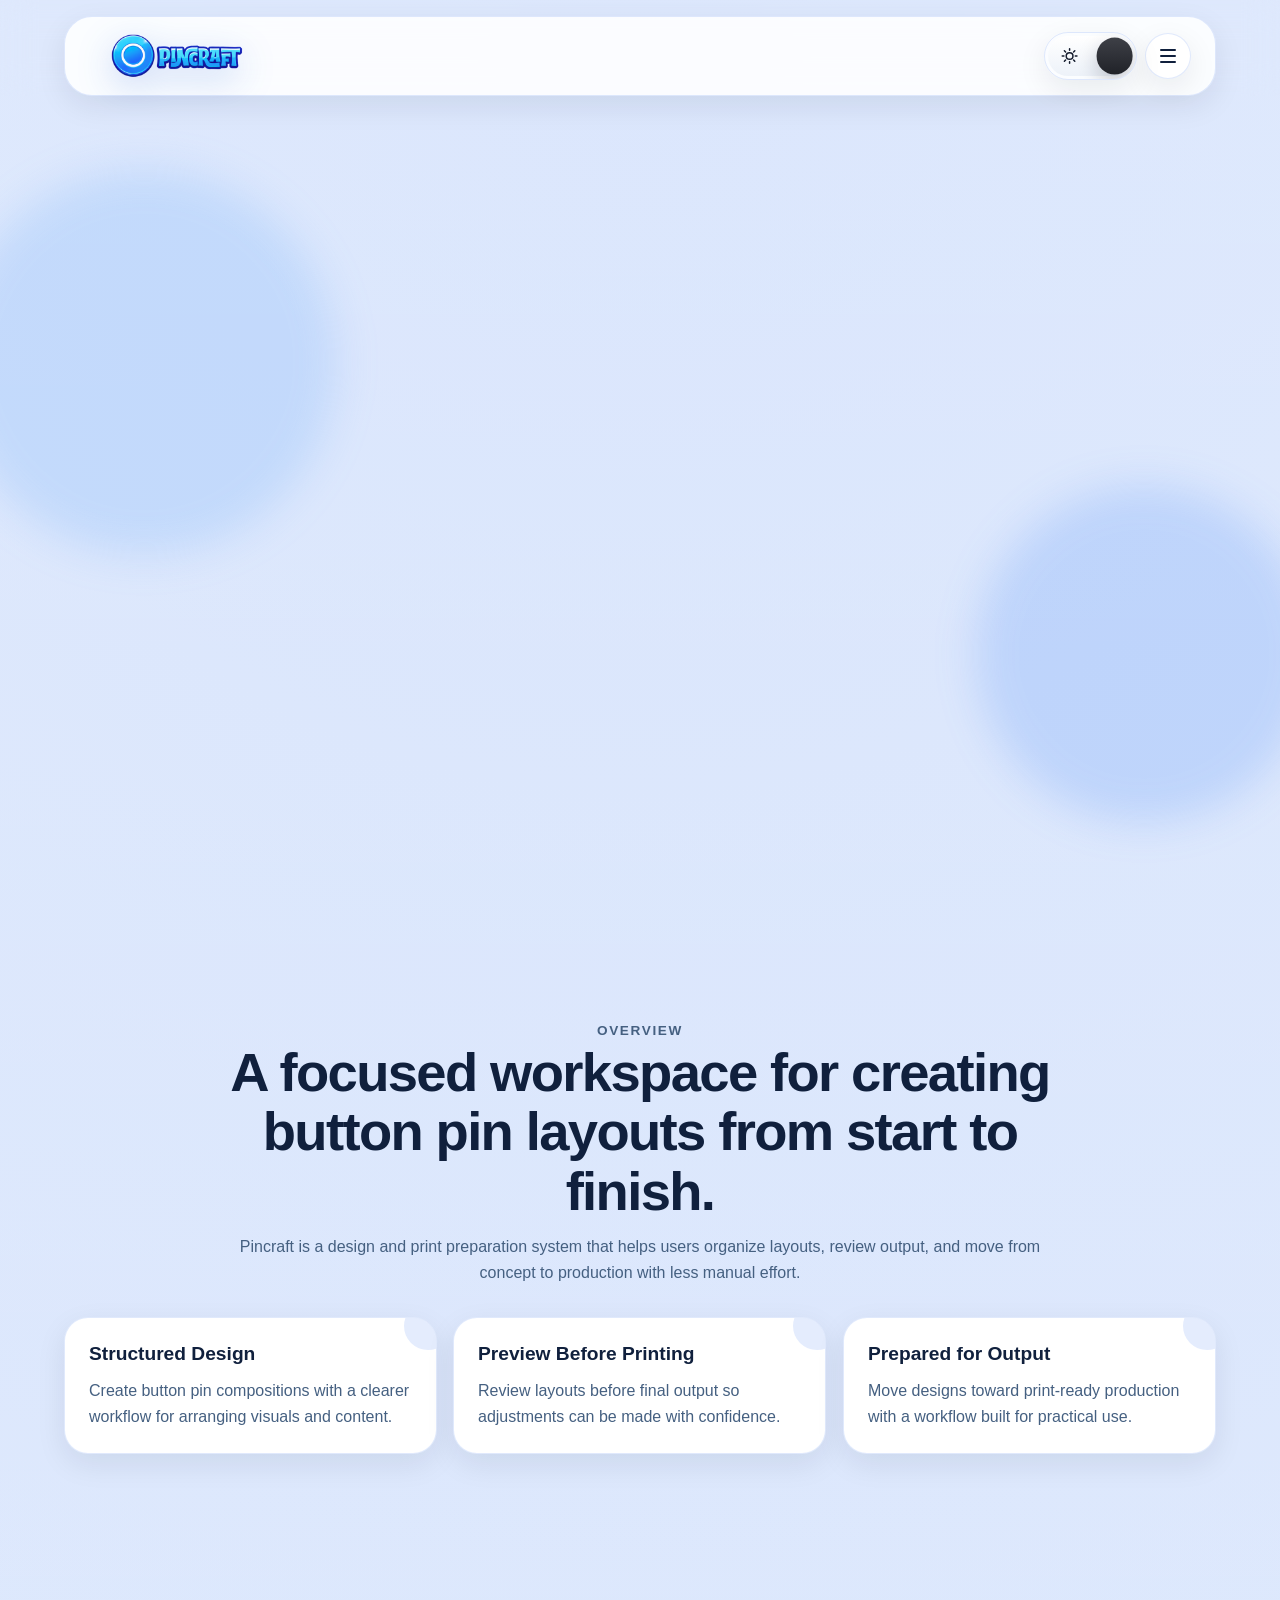
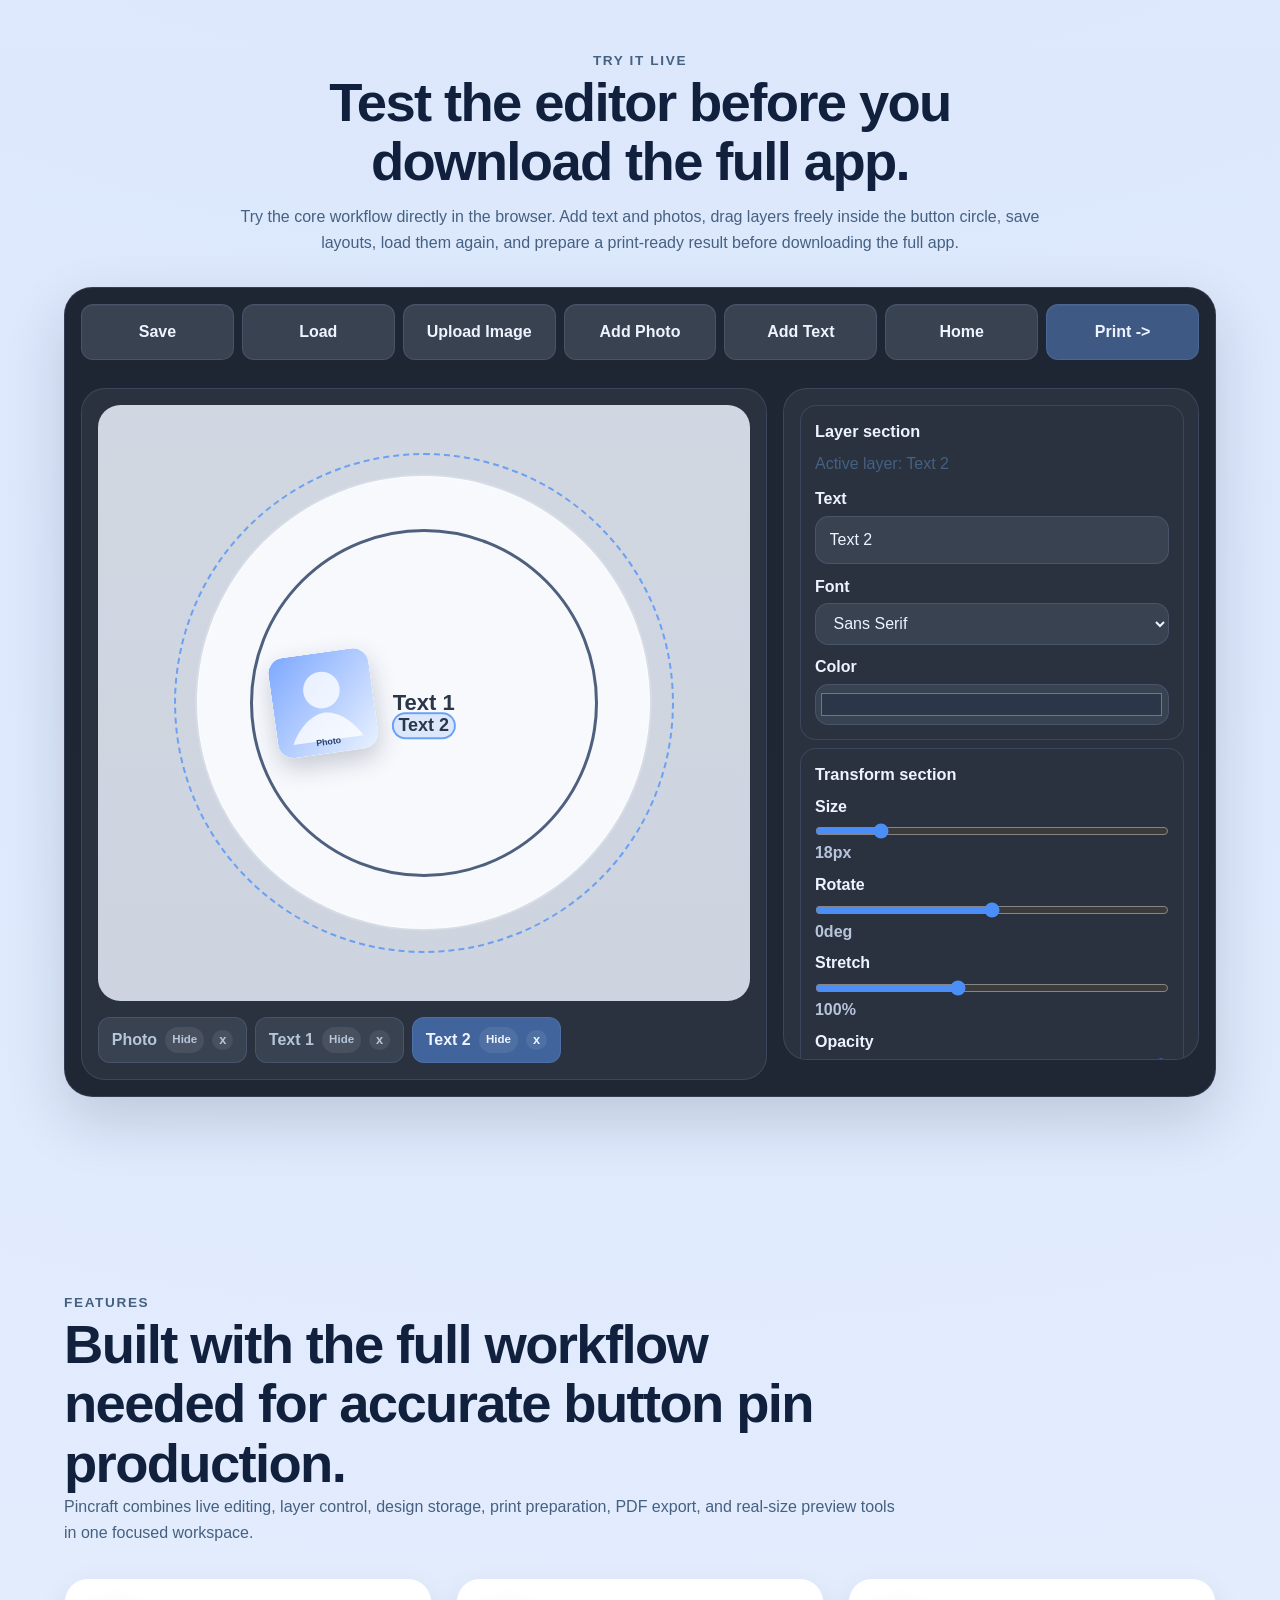
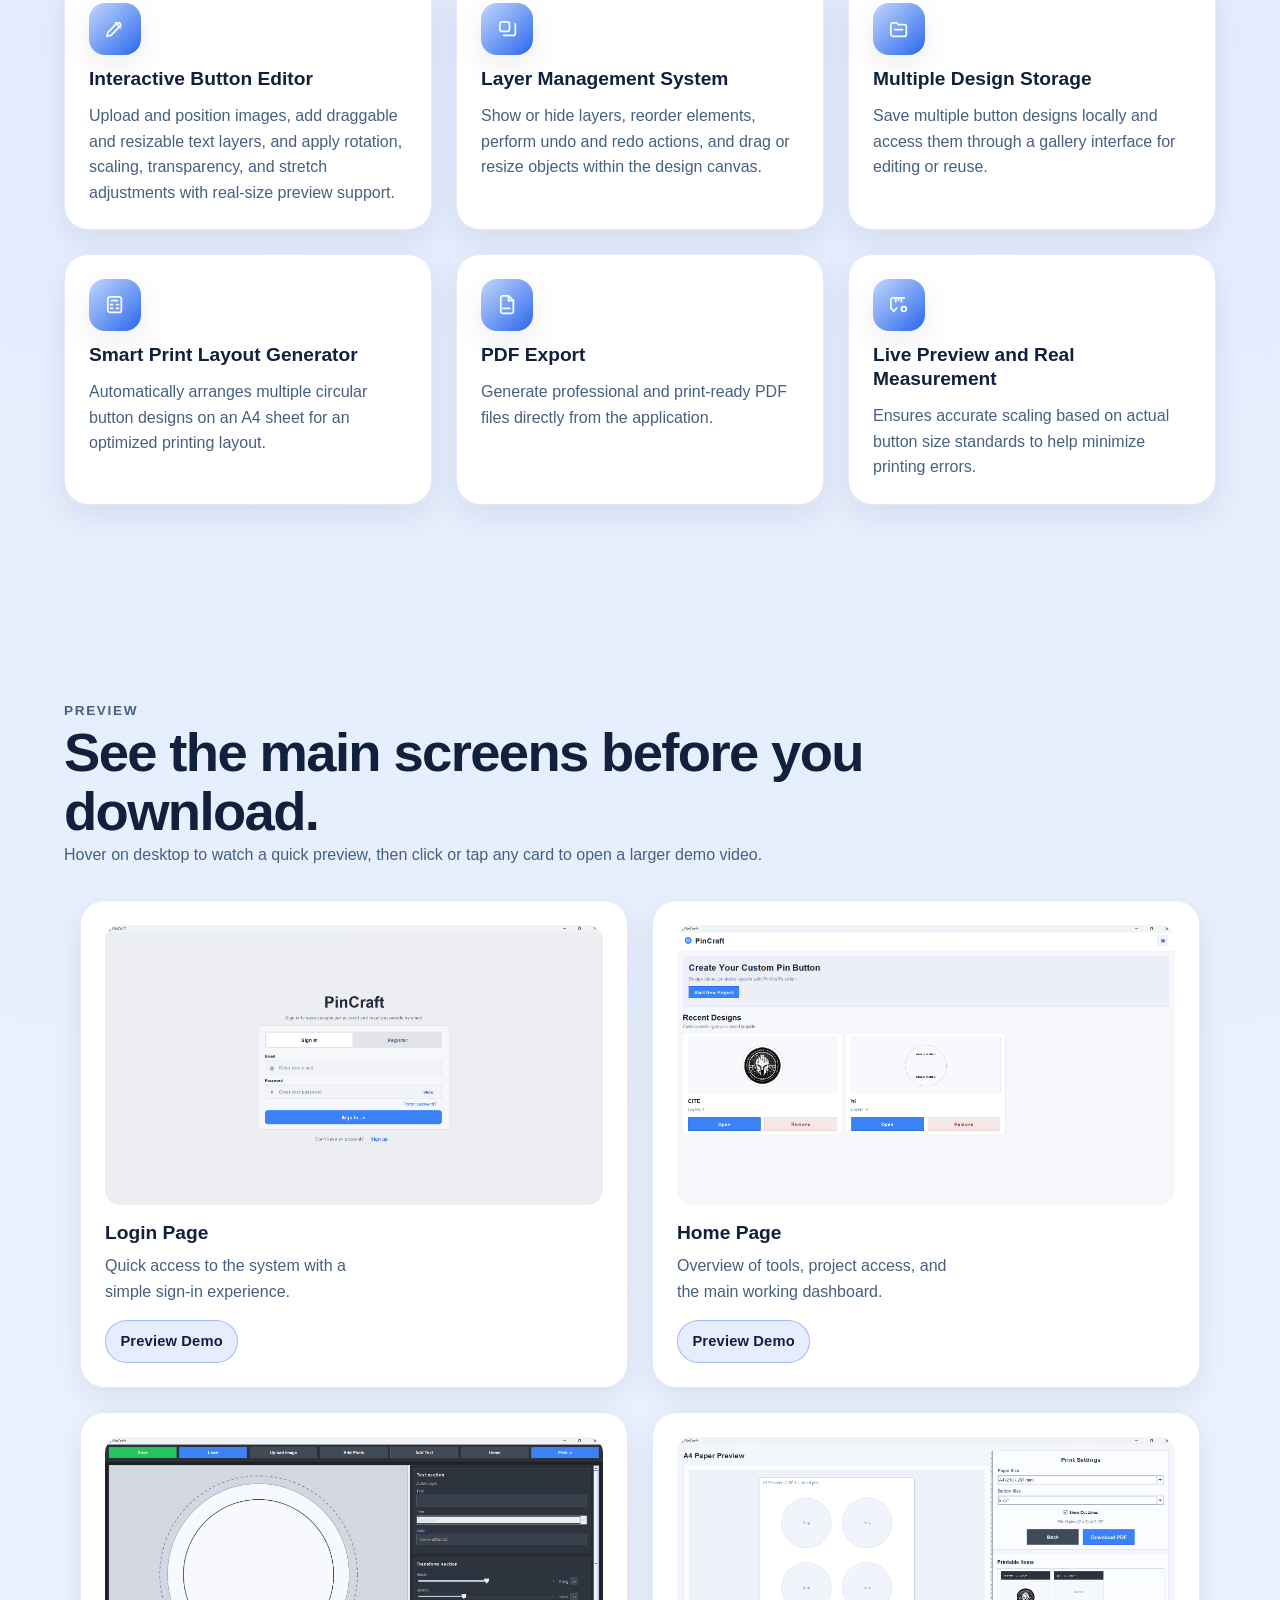
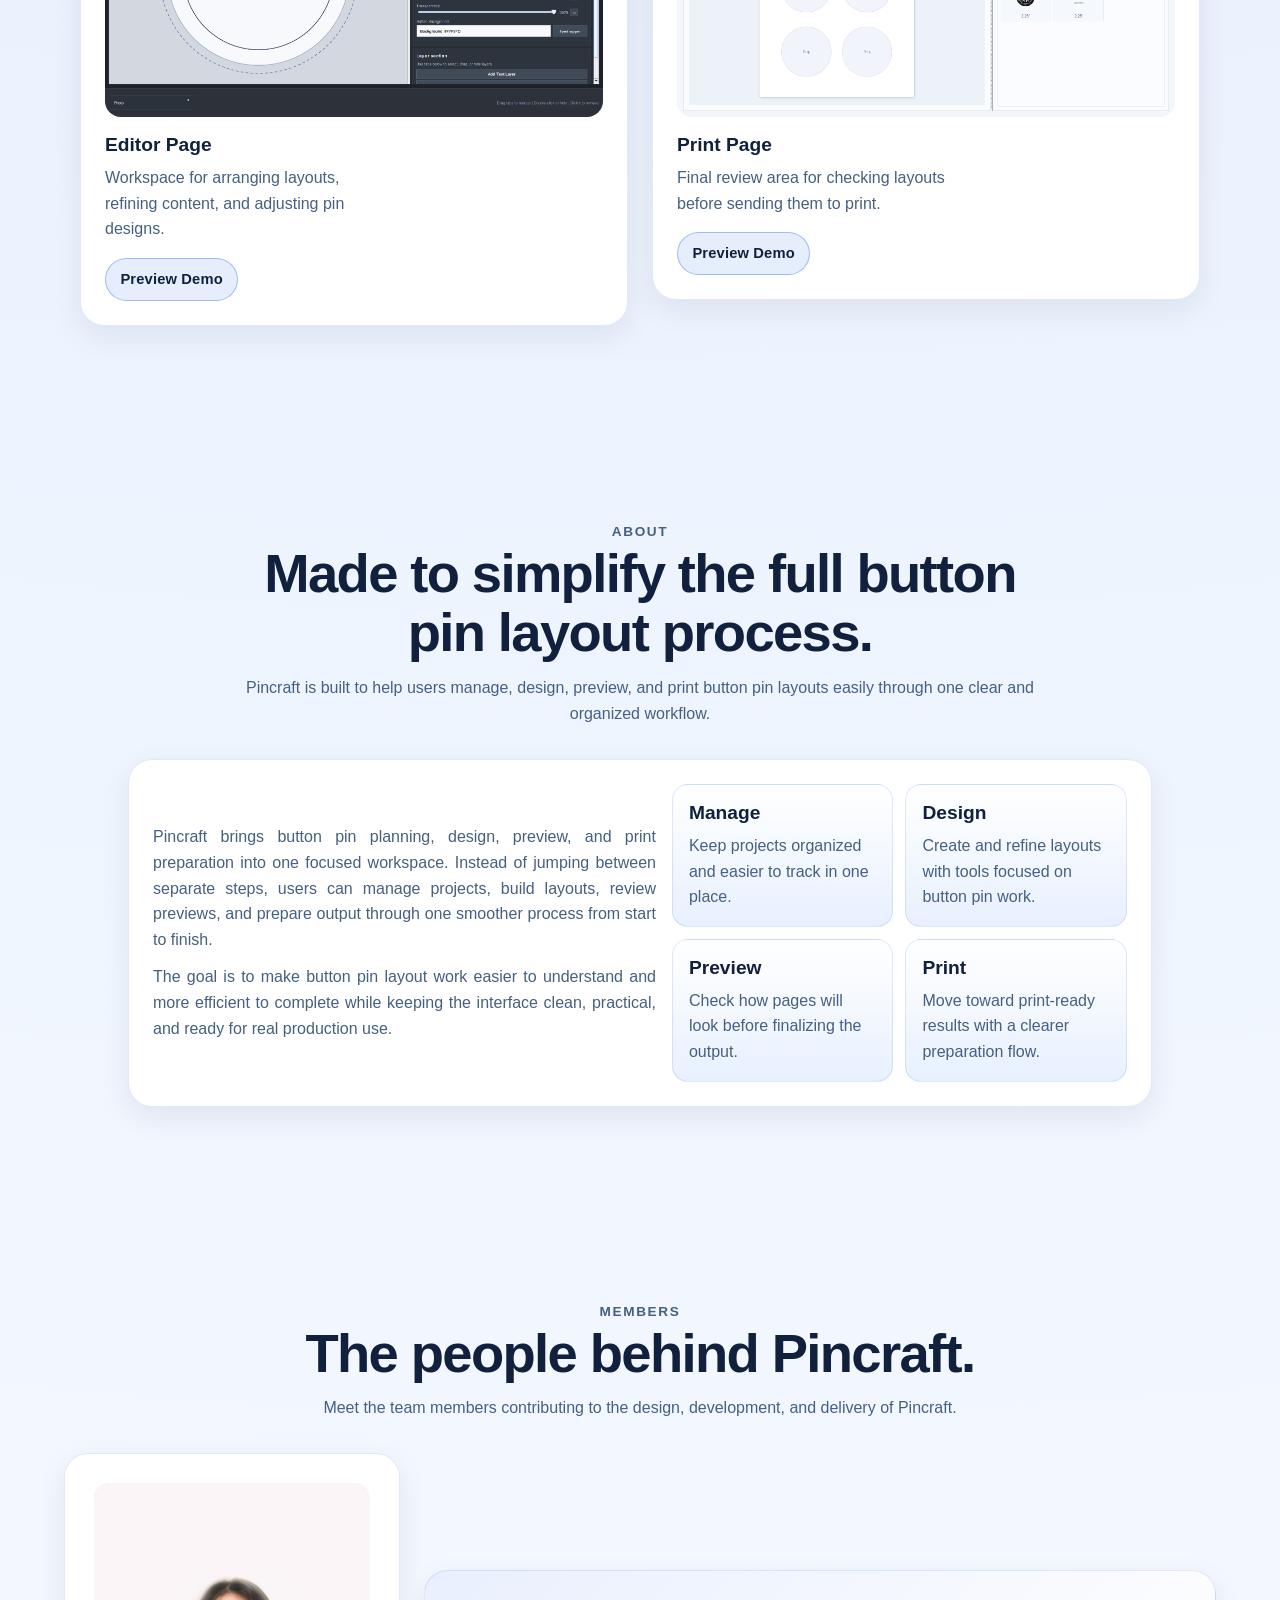
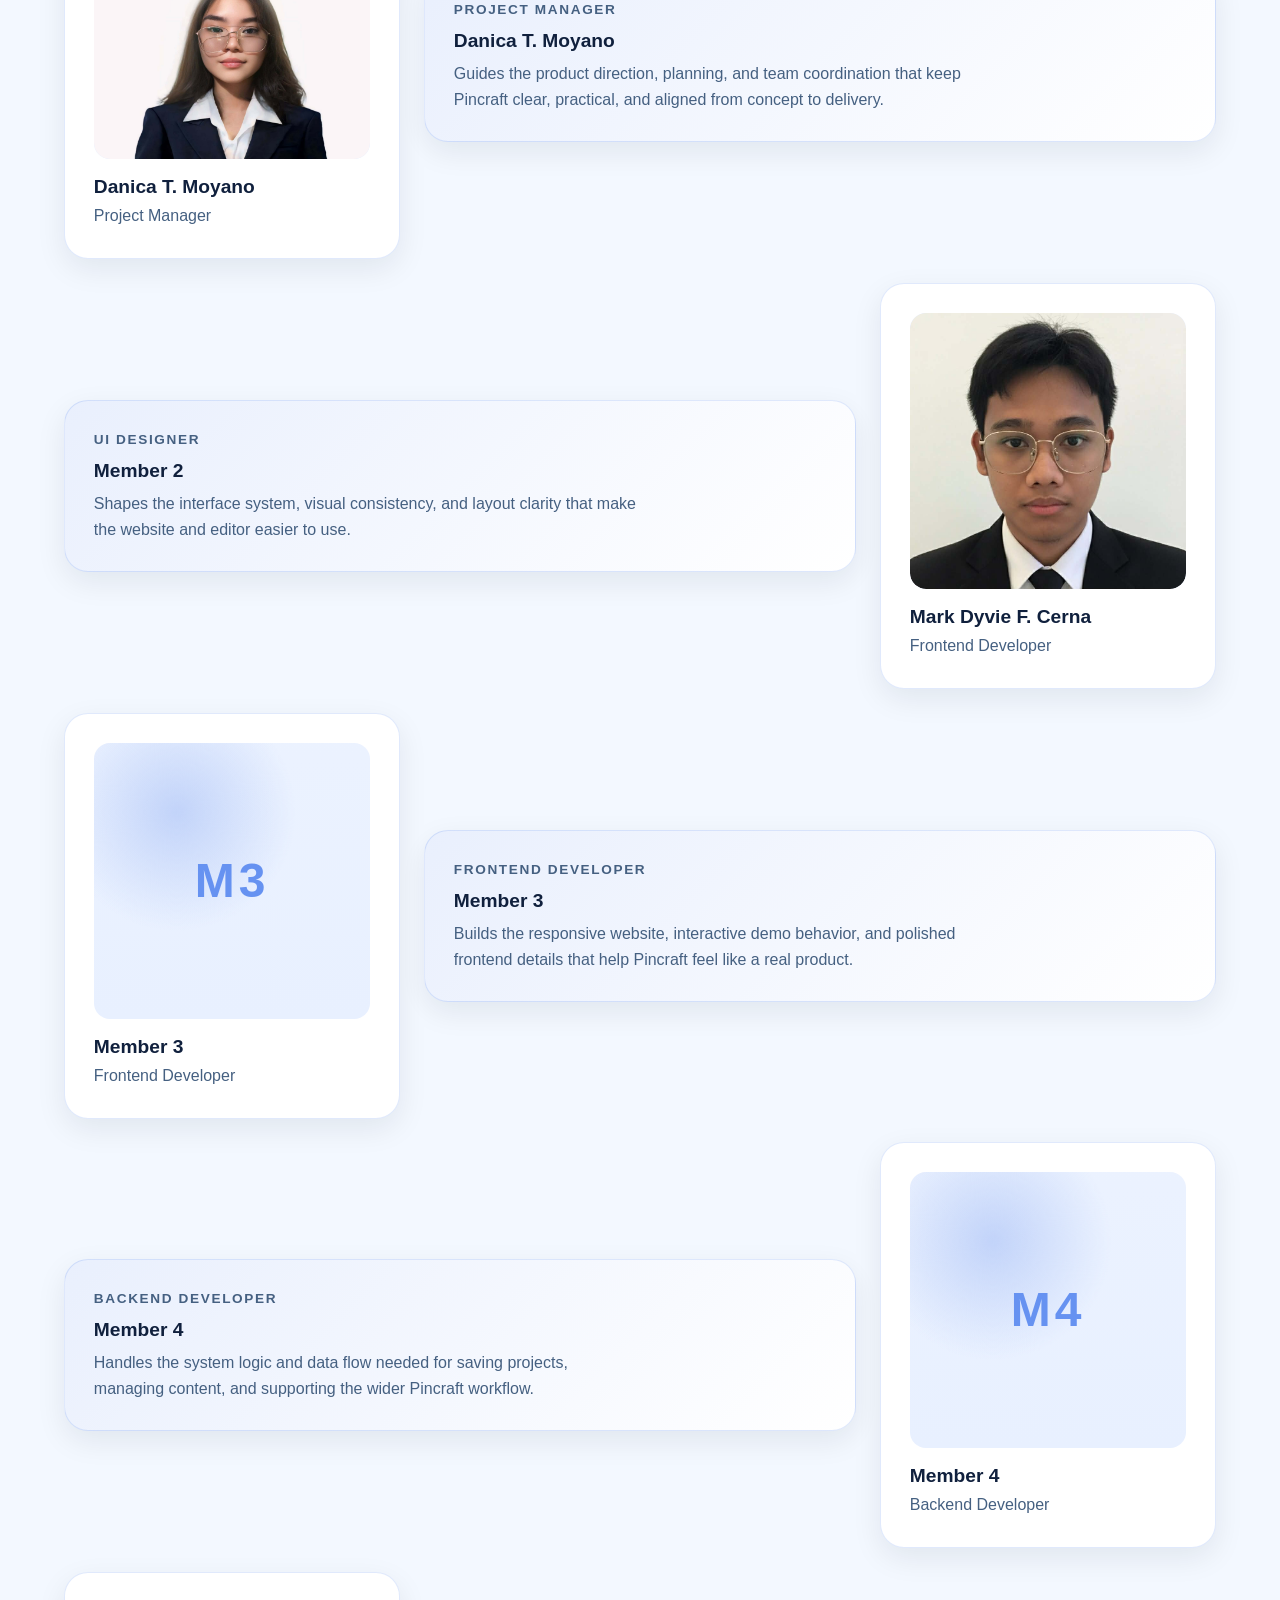
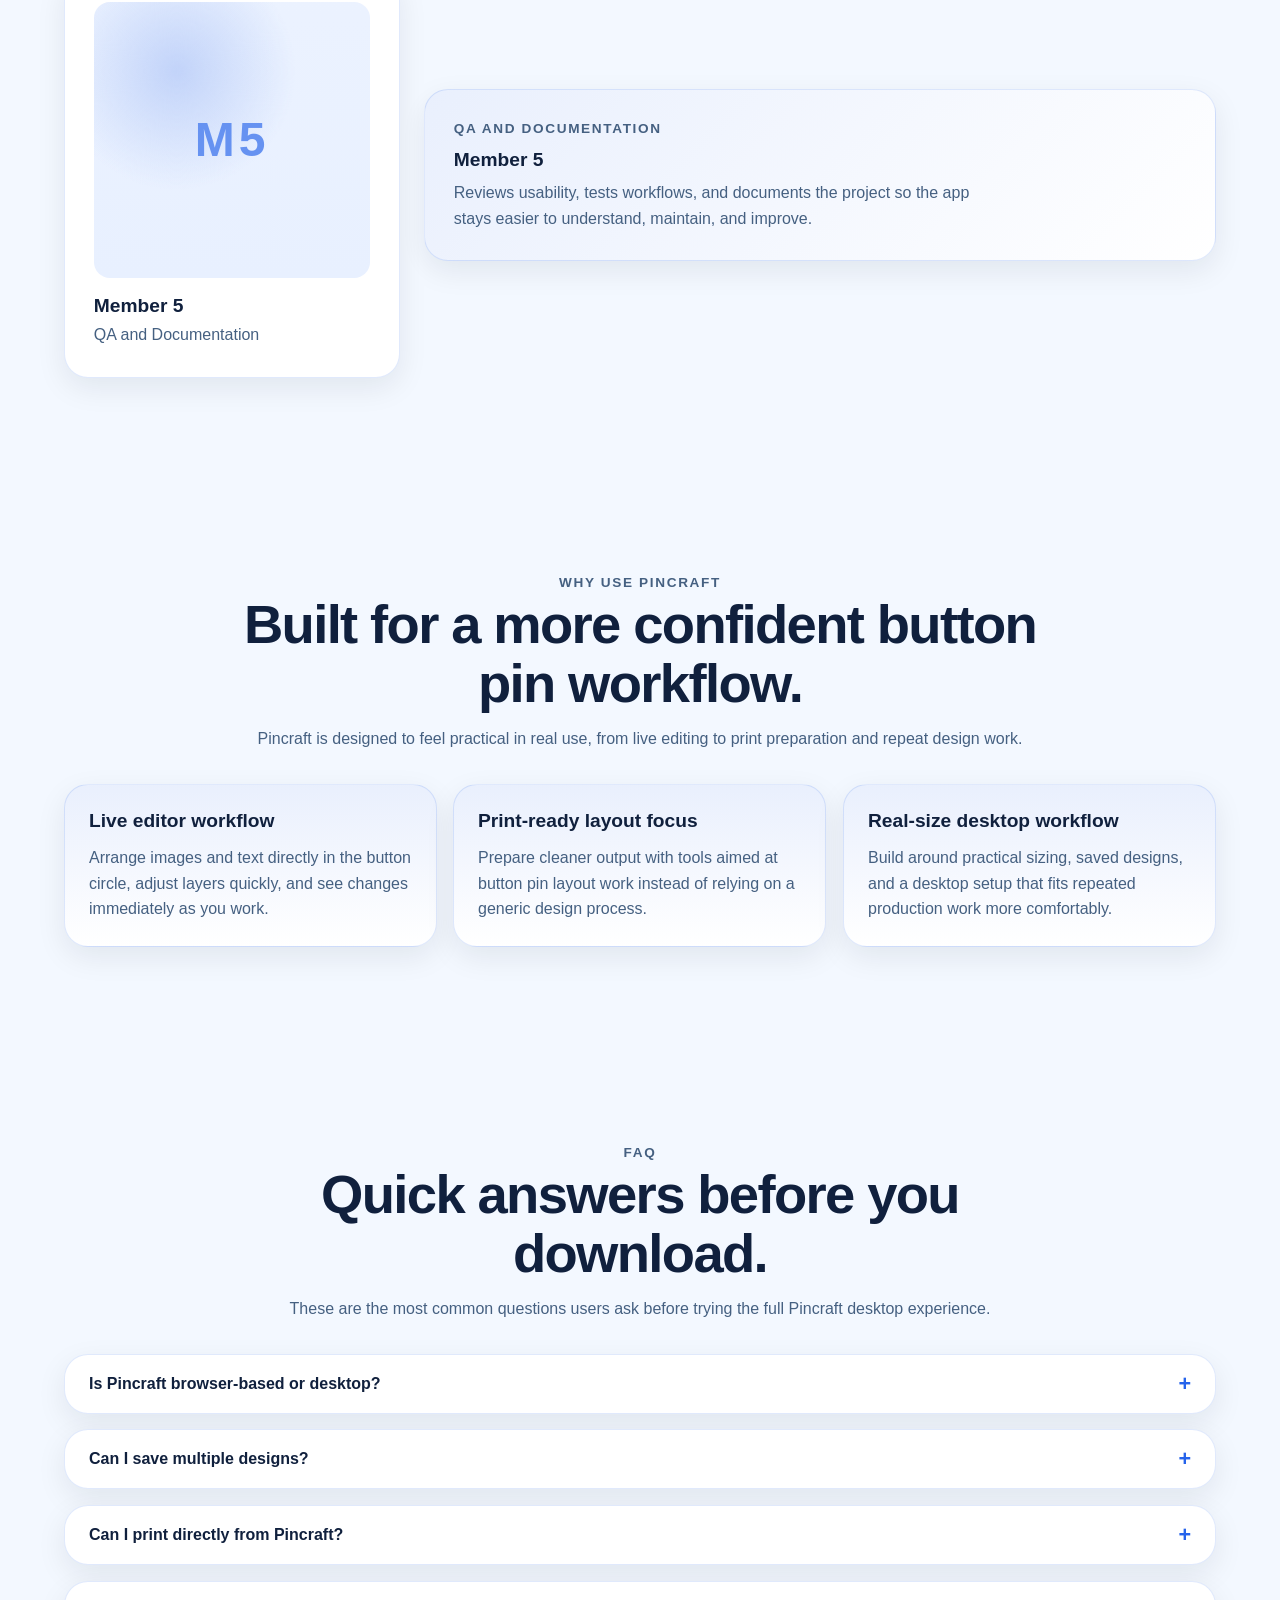
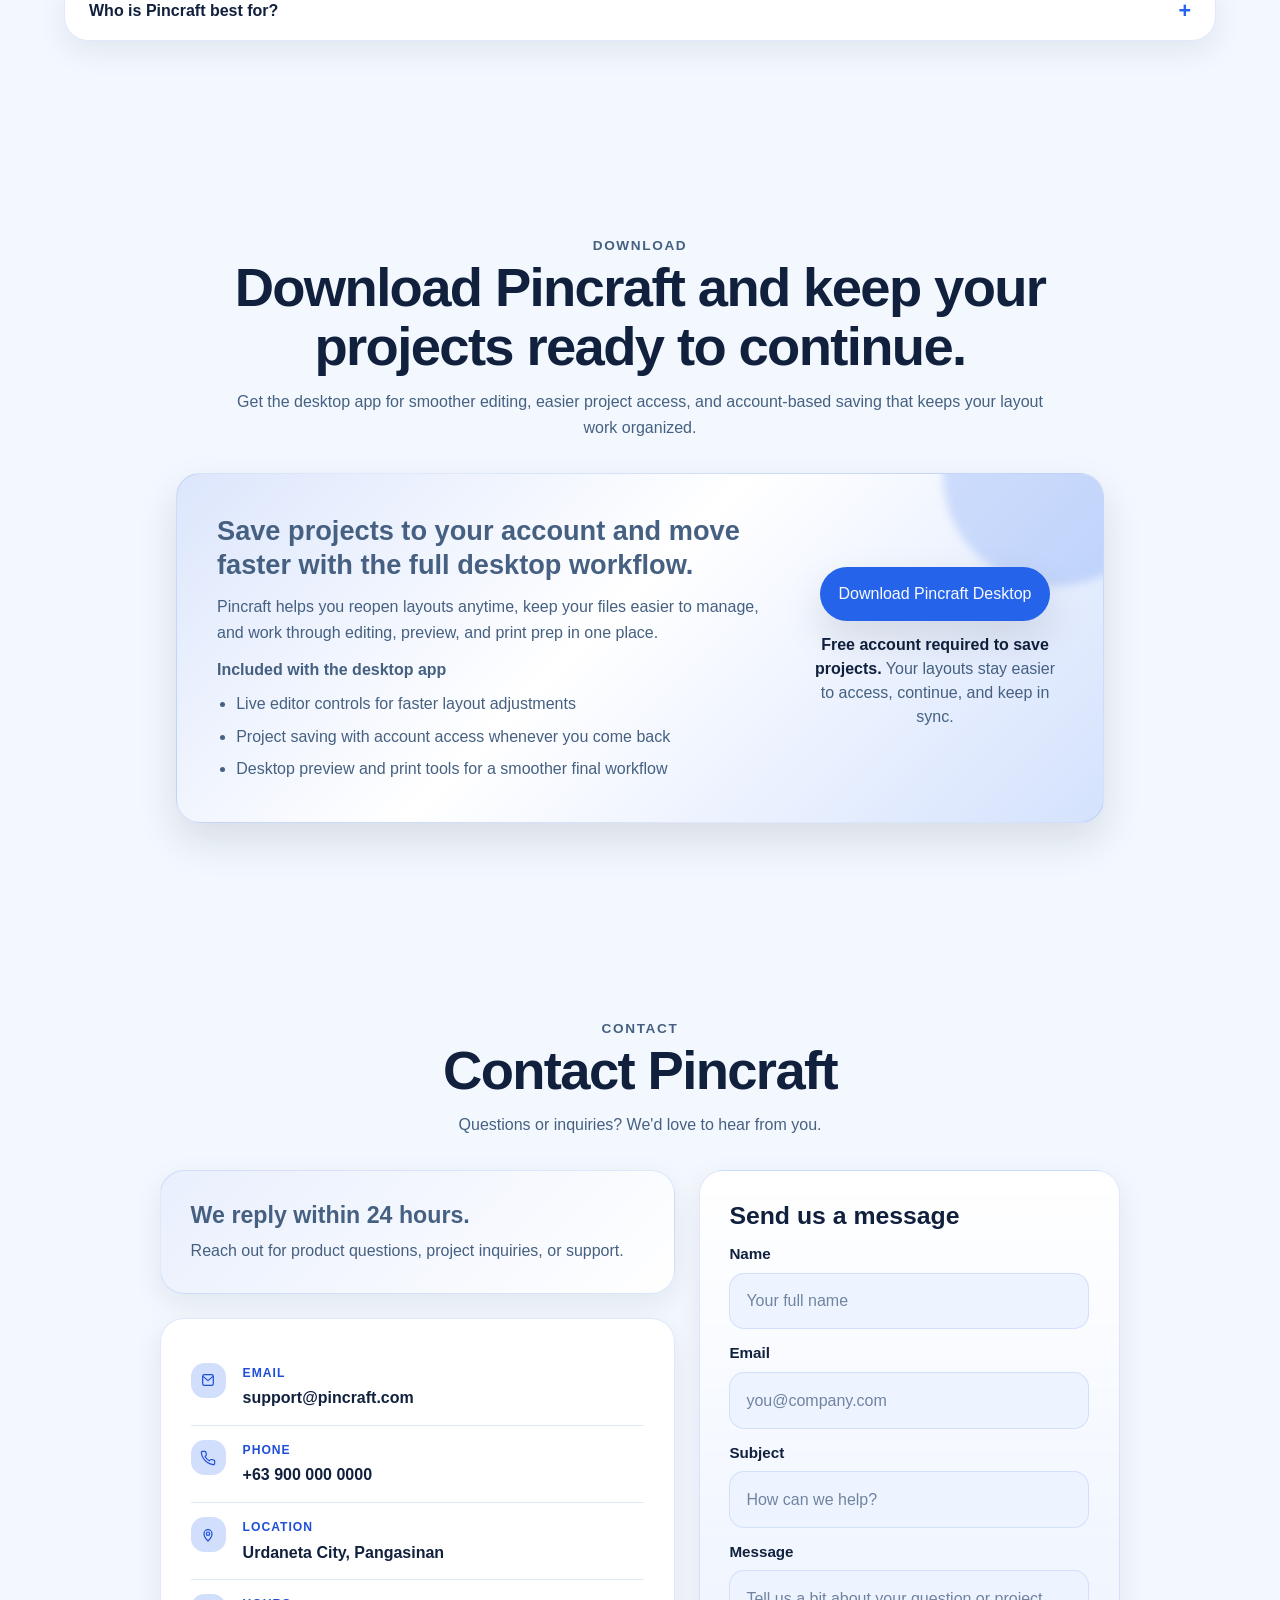
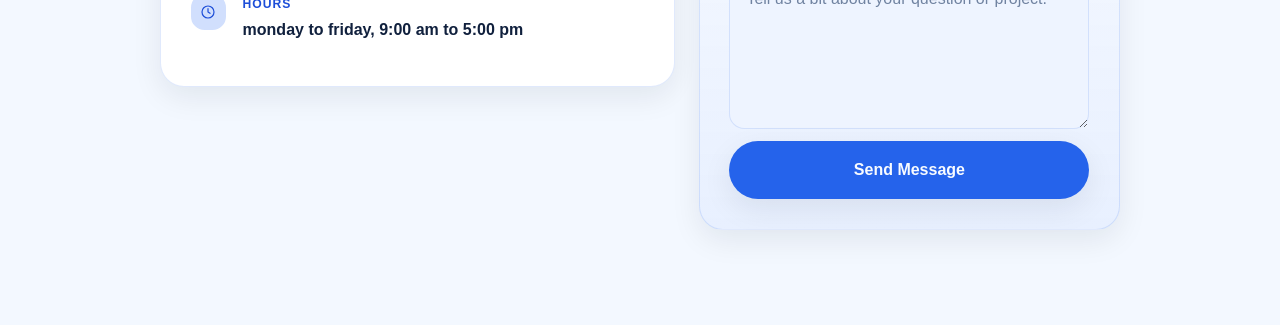
==== frontend/index.html @ 1cca7b3a "added portfolio of mark and danica" ====
<!DOCTYPE html>
<html lang="en">
<head>
  <meta charset="UTF-8">
  <meta name="viewport" content="width=device-width, initial-scale=1.0">
  <title>Pincraft</title>
  <link rel="stylesheet" href="style.css">
</head>
<body>
  <!-- header and navigation -->
  <header class="site-header">
    <nav class="navbar" aria-label="Primary">
      <!-- href="#home" jumps to the section that has id="home" -->
      <a class="brand" href="#home" aria-label="Pincraft home">
        <img
          src="assets/pincraft-logo.png"
          alt="Pincraft"
          class="brand__logo"
          decoding="async"
        >
      </a>
      <div class="navbar-controls">
        <button class="theme-toggle" type="button" aria-label="Toggle dark and light mode">
          <span class="theme-toggle__track" aria-hidden="true">
            <span class="theme-toggle__icon theme-toggle__icon--sun">
              <svg viewBox="0 0 24 24" fill="none" stroke="currentColor" stroke-width="1.9" stroke-linecap="round" stroke-linejoin="round">
                <circle cx="12" cy="12" r="4.2"></circle>
                <path d="M12 2.8v2.1M12 19.1v2.1M5.5 5.5l1.5 1.5M17 17l1.5 1.5M2.8 12h2.1M19.1 12h2.1M5.5 18.5 7 17M17 7l1.5-1.5"></path>
              </svg>
            </span>
            <span class="theme-toggle__icon theme-toggle__icon--moon">
              <svg viewBox="0 0 24 24" fill="none" stroke="currentColor" stroke-width="1.9" stroke-linecap="round" stroke-linejoin="round">
                <path d="M17.6 14.9A7.6 7.6 0 0 1 9.1 5.4a8.2 8.2 0 1 0 8.5 9.5Z"></path>
                <path d="M18.8 5.2v2.4M20 6.4h-2.4"></path>
              </svg>
            </span>
            <span class="theme-toggle__thumb"></span>
          </span>
          <span class="sr-only">Toggle dark and light mode</span>
        </button>

        <button
          class="menu-toggle"
          type="button"
          aria-expanded="false"
          aria-controls="site-nav-panel"
          aria-label="Open navigation menu"
        >
          <span></span>
          <span></span>
          <span></span>
        </button>
      </div>

      <div class="nav-actions" id="site-nav-panel">
        <ul class="nav-menu" id="site-menu">
          <li><a href="#home">Home</a></li>
          <li><a href="#features">Features</a></li>
          <li><a href="#preview">Preview</a></li>
          <li><a href="#about">About</a></li>
          <li><a href="#members">Members</a></li>
          <li><a href="#why-use">Why Use</a></li>
          <li><a href="#faq">FAQ</a></li>
          <li><a href="#download">Download</a></li>
          <li><a href="#contact">Contact</a></li>
        </ul>
      </div>
    </nav>
  </header>

  <main>
    <section id="home" class="section home-section">
      <!-- data-reveal is a custom data attribute that javascript uses for scroll animation -->
      <div class="section-content hero-content" data-reveal>
        <p class="eyebrow">Button Pin Layout System</p>
        <div class="hero-brand" aria-hidden="true">
          <img
            src="assets/pincraft-logo.png"
            alt=""
            class="hero-logo"
            decoding="async"
          >
        </div>
        <h1 class="sr-only">Pincraft</h1>
        <p class="hero-tagline">Design, edit, and print button pin layouts with ease.</p>
        <p class="hero-description">
          Pincraft helps users build clean, print-ready button pin layouts through a simple
          workflow for designing, refining, previewing, and preparing output.
        </p>
        <div class="hero-actions">
          <a href="#download">Download Now</a>
          <a href="#preview">View Preview</a>
        </div>
      </div>
    </section>

    <section id="overview" class="section overview-section">
      <div class="section-heading" data-reveal>
        <p class="eyebrow">Overview</p>
        <h2>A focused workspace for creating button pin layouts from start to finish.</h2>
        <p>
          Pincraft is a design and print preparation system that helps users organize layouts,
          review output, and move from concept to production with less manual effort.
        </p>
      </div>
      <div class="overview-grid">
        <article data-reveal>
          <h3>Structured Design</h3>
          <p>Create button pin compositions with a clearer workflow for arranging visuals and content.</p>
        </article>
        <article data-reveal>
          <h3>Preview Before Printing</h3>
          <p>Review layouts before final output so adjustments can be made with confidence.</p>
        </article>
        <article data-reveal>
          <h3>Prepared for Output</h3>
          <p>Move designs toward print-ready production with a workflow built for practical use.</p>
        </article>
      </div>
    </section>

    <!-- browser demo section -->
    <section id="demo" class="section demo-section">
      <div class="section-heading" data-reveal>
        <p class="eyebrow">Try It Live</p>
        <h2>Test the editor before you download the full app.</h2>
        <p>
          Try the core workflow directly in the browser. Add text and photos, drag layers freely
          inside the button circle, save layouts, load them again, and prepare a print-ready
          result before downloading the full app.
        </p>
      </div>
      <!-- data-demo-action gives each toolbar button a small action name for javascript -->
      <div class="demo-shell" data-reveal>
        <div class="demo-toolbar" role="toolbar" aria-label="Interactive Pincraft editor tools">
          <button type="button" class="demo-tool" data-demo-action="save">Save</button>
          <button type="button" class="demo-tool" data-demo-action="load">Load</button>
          <button type="button" class="demo-tool" data-demo-action="upload">Upload Image</button>
          <button type="button" class="demo-tool" data-demo-action="photo">Add Photo</button>
          <button type="button" class="demo-tool" data-demo-action="text">Add Text</button>
          <button type="button" class="demo-tool" data-demo-action="reset">Home</button>
          <button type="button" class="demo-tool demo-tool--accent" data-demo-action="print">Print -&gt;</button>
        </div>

        <div class="demo-workspace">
          <div class="demo-stage-panel">
            <div class="demo-canvas">
              <div class="demo-print-area">
                <div class="demo-stage" data-demo-stage>
                  <div class="demo-button-outline demo-button-outline--outer"></div>
                  <div class="demo-button-face" data-demo-button-face></div>
                  <div class="demo-button-outline demo-button-outline--inner"></div>
                  <div class="demo-layer-area" data-demo-layer-area></div>
                </div>
              </div>
            </div>

            <div class="demo-layer-tabs" data-demo-layer-tabs></div>
          </div>

          <aside class="demo-inspector">
            <div class="demo-inspector__section">
              <h3>Layer section</h3>
              <p class="demo-meta">
                Active layer:
                <span data-demo-active-name>Text 1</span>
              </p>

              <!-- data-demo-input lets javascript find the right control for the active layer -->
              <label class="demo-field" data-demo-field="text">
                <span>Text</span>
                <input type="text" data-demo-input="text" value="Text 1">
              </label>

              <label class="demo-field" data-demo-field="font">
                <span>Font</span>
                <select data-demo-input="font">
                  <option value="Arial, sans-serif">Sans Serif</option>
                  <option value="Georgia, serif">Serif</option>
                  <option value="'Courier New', monospace">Monospace</option>
                </select>
              </label>

              <label class="demo-field" data-demo-field="color">
                <span>Color</span>
                <input type="color" data-demo-input="color" value="#1e2a44">
              </label>
            </div>

            <div class="demo-inspector__section">
              <h3>Transform section</h3>

              <label class="demo-range">
                <span>Size</span>
                <input type="range" data-demo-input="size" min="1" max="100" value="22">
                <output data-demo-output="size">22px</output>
              </label>

              <label class="demo-range">
                <span>Rotate</span>
                <input type="range" data-demo-input="rotation" min="-180" max="180" value="0">
                <output data-demo-output="rotation">0deg</output>
              </label>

              <label class="demo-range">
                <span>Stretch</span>
                <input type="range" data-demo-input="stretch" min="60" max="160" value="100">
                <output data-demo-output="stretch">100%</output>
              </label>

              <label class="demo-range">
                <span>Opacity</span>
                <input type="range" data-demo-input="opacity" min="20" max="100" value="100">
                <output data-demo-output="opacity">100%</output>
              </label>

              <label class="demo-field">
                <span>Button Background</span>
                <input type="color" data-demo-input="background" value="#f7f9fd">
              </label>

              <p class="demo-help">
                Drag layers inside the circle to move them, then drag the layer tabs below to send
                items behind or bring them forward before saving, loading, or printing.
              </p>
            </div>

            <p class="demo-status" data-demo-status aria-live="polite">
              Try dragging a layer inside the button circle.
            </p>
          </aside>
        </div>

        <!-- this hidden input is clicked by javascript when the upload button is used -->
        <input class="demo-upload-input" data-demo-upload type="file" accept="image/*" hidden>
      </div>
    </section>

    <section id="features" class="section features-section">
      <div class="section-heading" data-reveal>
        <p class="eyebrow">Features</p>
        <h2>Built with the full workflow needed for accurate button pin production.</h2>
        <p>
          Pincraft combines live editing, layer control, design storage, print preparation,
          PDF export, and real-size preview tools in one focused workspace.
        </p>
      </div>
      <div class="feature-list">
        <article class="feature-card" data-reveal>
          <div class="feature-icon" aria-hidden="true">
            <svg viewBox="0 0 24 24" fill="none" stroke="currentColor" stroke-width="1.8" stroke-linecap="round" stroke-linejoin="round">
              <path d="M4 20l4.2-1 9.5-9.5a2.2 2.2 0 0 0-3.1-3.1L5.1 15.9 4 20Z"/>
              <path d="M13 6l5 5"/>
            </svg>
          </div>
          <h3>Interactive Button Editor</h3>
          <p>Upload and position images, add draggable and resizable text layers, and apply rotation, scaling, transparency, and stretch adjustments with real-size preview support.</p>
        </article>

        <article class="feature-card" data-reveal>
          <div class="feature-icon" aria-hidden="true">
            <svg viewBox="0 0 24 24" fill="none" stroke="currentColor" stroke-width="1.8" stroke-linecap="round" stroke-linejoin="round">
              <rect x="5" y="5" width="10" height="10" rx="2"/>
              <path d="M9 19h10a2 2 0 0 0 2-2V7"/>
            </svg>
          </div>
          <h3>Layer Management System</h3>
          <p>Show or hide layers, reorder elements, perform undo and redo actions, and drag or resize objects within the design canvas.</p>
        </article>

        <article class="feature-card" data-reveal>
          <div class="feature-icon" aria-hidden="true">
            <svg viewBox="0 0 24 24" fill="none" stroke="currentColor" stroke-width="1.8" stroke-linecap="round" stroke-linejoin="round">
              <path d="M4 8a2 2 0 0 1 2-2h4l2 2h6a2 2 0 0 1 2 2v8a2 2 0 0 1-2 2H6a2 2 0 0 1-2-2V8Z"/>
              <path d="M8 13h8"/>
            </svg>
          </div>
          <h3>Multiple Design Storage</h3>
          <p>Save multiple button designs locally and access them through a gallery interface for editing or reuse.</p>
        </article>

        <article class="feature-card" data-reveal>
          <div class="feature-icon" aria-hidden="true">
            <svg viewBox="0 0 24 24" fill="none" stroke="currentColor" stroke-width="1.8" stroke-linecap="round" stroke-linejoin="round">
              <rect x="5" y="4" width="14" height="16" rx="2"/>
              <path d="M9 8h6M8 12h2m4 0h2M8 16h2m4 0h2"/>
            </svg>
          </div>
          <h3>Smart Print Layout Generator</h3>
          <p>Automatically arranges multiple circular button designs on an A4 sheet for an optimized printing layout.</p>
        </article>

        <article class="feature-card" data-reveal>
          <div class="feature-icon" aria-hidden="true">
            <svg viewBox="0 0 24 24" fill="none" stroke="currentColor" stroke-width="1.8" stroke-linecap="round" stroke-linejoin="round">
              <path d="M8 3h6l5 5v11a2 2 0 0 1-2 2H8a2 2 0 0 1-2-2V5a2 2 0 0 1 2-2Z"/>
              <path d="M14 3v5h5M8.5 16h7"/>
            </svg>
          </div>
          <h3>PDF Export</h3>
          <p>Generate professional and print-ready PDF files directly from the application.</p>
        </article>

        <article class="feature-card" data-reveal>
          <div class="feature-icon" aria-hidden="true">
            <svg viewBox="0 0 24 24" fill="none" stroke="currentColor" stroke-width="1.8" stroke-linecap="round" stroke-linejoin="round">
              <path d="M4 15.5V7a2 2 0 0 1 2-2h12"/>
              <path d="M4 15.5 7 19l3-3.5M9 5v4m3-4v2.5M15 5v4"/>
              <circle cx="17.5" cy="16.5" r="2.5"/>
            </svg>
          </div>
          <h3>Live Preview and Real Measurement</h3>
          <p>Ensures accurate scaling based on actual button size standards to help minimize printing errors.</p>
        </article>
      </div>
    </section>

    <!-- preview cards with hover videos -->
    <section id="preview" class="section preview-section">
      <div class="section-heading" data-reveal>
        <p class="eyebrow">Preview</p>
        <h2>See the main screens before you download.</h2>
        <p>
          Hover on desktop to watch a quick preview, then click or tap any card to open a larger
          demo video.
        </p>
      </div>
      <div class="preview-grid">
        <article class="preview-card" data-reveal>
          <button
            type="button"
            class="preview-toggle"
            data-preview-trigger
            aria-haspopup="dialog"
            aria-controls="preview-modal"
            aria-label="Open larger Login Page demo"
          >
            <div class="preview-media">
              <img src="assets/login.png" alt="Preview of the Pincraft login screen" loading="lazy" decoding="async">
              <video muted loop playsinline preload="none" tabindex="-1" aria-hidden="true">
                <source data-src="assets/login-preview.mp4" type="video/mp4">
              </video>
            </div>
            <div class="preview-caption">
              <h3>Login Page</h3>
              <p>Quick access to the system with a simple sign-in experience.</p>
              <span class="preview-action" aria-hidden="true">Preview Demo</span>
            </div>
          </button>
        </article>

        <article class="preview-card" data-reveal>
          <button
            type="button"
            class="preview-toggle"
            data-preview-trigger
            aria-haspopup="dialog"
            aria-controls="preview-modal"
            aria-label="Open larger Home Page demo"
          >
            <div class="preview-media">
              <img src="assets/home.png" alt="Preview of the Pincraft home dashboard" loading="lazy" decoding="async">
              <video muted loop playsinline preload="none" tabindex="-1" aria-hidden="true">
                <source data-src="assets/home-preview.mp4" type="video/mp4">
              </video>
            </div>
            <div class="preview-caption">
              <h3>Home Page</h3>
              <p>Overview of tools, project access, and the main working dashboard.</p>
              <span class="preview-action" aria-hidden="true">Preview Demo</span>
            </div>
          </button>
        </article>

        <article class="preview-card" data-reveal>
          <button
            type="button"
            class="preview-toggle"
            data-preview-trigger
            aria-haspopup="dialog"
            aria-controls="preview-modal"
            aria-label="Open larger Editor Page demo"
          >
            <div class="preview-media">
              <img src="assets/editor.png" alt="Preview of the Pincraft button editor" loading="lazy" decoding="async">
              <video muted loop playsinline preload="none" tabindex="-1" aria-hidden="true">
                <source data-src="assets/editor-preview.mp4" type="video/mp4">
              </video>
            </div>
            <div class="preview-caption">
              <h3>Editor Page</h3>
              <p>Workspace for arranging layouts, refining content, and adjusting pin designs.</p>
              <span class="preview-action" aria-hidden="true">Preview Demo</span>
            </div>
          </button>
        </article>

        <article class="preview-card" data-reveal>
          <button
            type="button"
            class="preview-toggle"
            data-preview-trigger
            aria-haspopup="dialog"
            aria-controls="preview-modal"
            aria-label="Open larger Print Page demo"
          >
            <div class="preview-media">
              <img src="assets/print.png" alt="Preview of the Pincraft print layout screen" loading="lazy" decoding="async">
              <video muted loop playsinline preload="none" tabindex="-1" aria-hidden="true">
                <source data-src="assets/print-preview.mp4" type="video/mp4">
              </video>
            </div>
            <div class="preview-caption">
              <h3>Print Page</h3>
              <p>Final review area for checking layouts before sending them to print.</p>
              <span class="preview-action" aria-hidden="true">Preview Demo</span>
            </div>
          </button>
        </article>
      </div>
    </section>

    <section id="about" class="section about-section">
      <div class="section-heading" data-reveal>
        <p class="eyebrow">About</p>
        <h2>Made to simplify the full button pin layout process.</h2>
        <p>
          Pincraft is built to help users manage, design, preview, and print button pin layouts
          easily through one clear and organized workflow.
        </p>
      </div>
      <div class="about-content" data-reveal>
        <div class="about-copy">
          <p>
            Pincraft brings button pin planning, design, preview, and print preparation into one
            focused workspace. Instead of jumping between separate steps, users can manage
            projects, build layouts, review previews, and prepare output through one smoother
            process from start to finish.
          </p>
          <p>
            The goal is to make button pin layout work easier to understand and more efficient to
            complete while keeping the interface clean, practical, and ready for real production
            use.
          </p>
        </div>
        <div class="about-highlights">
          <article>
            <h3>Manage</h3>
            <p>Keep projects organized and easier to track in one place.</p>
          </article>
          <article>
            <h3>Design</h3>
            <p>Create and refine layouts with tools focused on button pin work.</p>
          </article>
          <article>
            <h3>Preview</h3>
            <p>Check how pages will look before finalizing the output.</p>
          </article>
          <article>
            <h3>Print</h3>
            <p>Move toward print-ready results with a clearer preparation flow.</p>
          </article>
        </div>
      </div>
    </section>

    <section id="members" class="section members-section">
      <div class="section-heading" data-reveal>
        <p class="eyebrow">Members</p>
        <h2>The people behind Pincraft.</h2>
        <p>Meet the team members contributing to the design, development, and delivery of Pincraft.</p>
      </div>
      <div class="members-list">
        <article class="member-showcase" data-reveal>
          <a class="member-card member-card--link" href="mark.html" target="_blank" rel="noreferrer" aria-label="Open Member 1 portfolio">
            <div class="member-card__media">
              <img src="assets/danica.jpg" alt="Profile photo placeholder for Member 1, Project Lead">
              <span class="member-card__fallback" aria-hidden="true"></span>
            </div>
            <div class="member-card__body">
              <h3>Danica T. Moyano</h3>
              <p>Project Manager</p>
            </div>
          </a>
          <div class="member-details">
            <p class="eyebrow">Project Manager</p>
            <h3>Danica T. Moyano</h3>
            <p>Guides the product direction, planning, and team coordination that keep Pincraft clear, practical, and aligned from concept to delivery.</p>
          </div>
        </article>

        <article class="member-showcase" data-reveal>
          <a class="member-card member-card--link" href="https://example.com/member-2" target="_blank" rel="noreferrer" aria-label="Open Member 2 portfolio">
            <div class="member-card__media">
              <img src="assets/mark.jpg" alt="Profile photo placeholder for Member 2, UI Designer">
              <span class="member-card__fallback" aria-hidden="true"></span>
            </div>
            <div class="member-card__body">
              <h3>Mark Dyvie F. Cerna</h3>
              <p>Frontend Developer</p>
            </div>
          </a>
          <div class="member-details">
            <p class="eyebrow">UI Designer</p>
            <h3>Member 2</h3>
            <p>Shapes the interface system, visual consistency, and layout clarity that make the website and editor easier to use.</p>
          </div>
        </article>

        <article class="member-showcase" data-reveal>
          <a class="member-card member-card--link" href="https://example.com/member-3" target="_blank" rel="noreferrer" aria-label="Open Member 3 portfolio">
            <div class="member-card__media">
              <img src="assets/member-3.jpg" alt="Profile photo placeholder for Member 3, Frontend Developer">
              <span class="member-card__fallback" aria-hidden="true">M3</span>
            </div>
            <div class="member-card__body">
              <h3>Member 3</h3>
              <p>Frontend Developer</p>
            </div>
          </a>
          <div class="member-details">
            <p class="eyebrow">Frontend Developer</p>
            <h3>Member 3</h3>
            <p>Builds the responsive website, interactive demo behavior, and polished frontend details that help Pincraft feel like a real product.</p>
          </div>
        </article>

        <article class="member-showcase" data-reveal>
          <a class="member-card member-card--link" href="https://example.com/member-4" target="_blank" rel="noreferrer" aria-label="Open Member 4 portfolio">
            <div class="member-card__media">
              <img src="assets/member-4.jpg" alt="Profile photo placeholder for Member 4, Backend Developer">
              <span class="member-card__fallback" aria-hidden="true">M4</span>
            </div>
            <div class="member-card__body">
              <h3>Member 4</h3>
              <p>Backend Developer</p>
            </div>
          </a>
          <div class="member-details">
            <p class="eyebrow">Backend Developer</p>
            <h3>Member 4</h3>
            <p>Handles the system logic and data flow needed for saving projects, managing content, and supporting the wider Pincraft workflow.</p>
          </div>
        </article>

        <article class="member-showcase" data-reveal>
          <a class="member-card member-card--link" href="https://example.com/member-5" target="_blank" rel="noreferrer" aria-label="Open Member 5 portfolio">
            <div class="member-card__media">
              <img src="assets/member-5.jpg" alt="Profile photo placeholder for Member 5, QA and Documentation">
              <span class="member-card__fallback" aria-hidden="true">M5</span>
            </div>
            <div class="member-card__body">
              <h3>Member 5</h3>
              <p>QA and Documentation</p>
            </div>
          </a>
          <div class="member-details">
            <p class="eyebrow">QA and Documentation</p>
            <h3>Member 5</h3>
            <p>Reviews usability, tests workflows, and documents the project so the app stays easier to understand, maintain, and improve.</p>
          </div>
        </article>
      </div>
    </section>

    <section id="why-use" class="section trust-section">
      <div class="section-heading trust-heading" data-reveal>
        <p class="eyebrow">Why Use Pincraft</p>
        <h2>Built for a more confident button pin workflow.</h2>
        <p>
          Pincraft is designed to feel practical in real use, from live editing to print
          preparation and repeat design work.
        </p>
      </div>
      <div class="trust-grid">
        <article class="trust-card" data-reveal>
          <h3>Live editor workflow</h3>
          <p>
            Arrange images and text directly in the button circle, adjust layers quickly, and see
            changes immediately as you work.
          </p>
        </article>
        <article class="trust-card" data-reveal>
          <h3>Print-ready layout focus</h3>
          <p>
            Prepare cleaner output with tools aimed at button pin layout work instead of relying on
            a generic design process.
          </p>
        </article>
        <article class="trust-card" data-reveal>
          <h3>Real-size desktop workflow</h3>
          <p>
            Build around practical sizing, saved designs, and a desktop setup that fits repeated
            production work more comfortably.
          </p>
        </article>
      </div>
    </section>

    <section id="faq" class="section faq-section">
      <div class="section-heading" data-reveal>
        <p class="eyebrow">FAQ</p>
        <h2>Quick answers before you download.</h2>
        <p>
          These are the most common questions users ask before trying the full Pincraft desktop
          experience.
        </p>
      </div>
      <div class="faq-list">
        <details class="faq-item" data-reveal>
          <summary>Is Pincraft browser-based or desktop?</summary>
          <p>
            Pincraft is built as a Windows desktop app. This website includes a lightweight browser
            demo so users can preview the editor workflow before installing the full system.
          </p>
        </details>
        <details class="faq-item" data-reveal>
          <summary>Can I save multiple designs?</summary>
          <p>
            Yes. The full desktop experience is designed for saving and reopening multiple button
            pin layouts so projects can be reviewed, updated, and reused more easily.
          </p>
        </details>
        <details class="faq-item" data-reveal>
          <summary>Can I print directly from Pincraft?</summary>
          <p>
            Yes. Pincraft is intended to support print-ready layout preparation in the full app so
            you can move from editing to output with fewer extra steps.
          </p>
        </details>
        <details class="faq-item" data-reveal>
          <summary>Who is Pincraft best for?</summary>
          <p>
            It is best suited for users who regularly prepare button pin layouts and want a clearer
            workflow for arranging, previewing, saving, and preparing output.
          </p>
        </details>
      </div>
    </section>

    <section id="download" class="section download-section">
      <div class="section-heading" data-reveal>
        <p class="eyebrow">Download</p>
        <h2>Download Pincraft and keep your projects ready to continue.</h2>
        <p>
          Get the desktop app for smoother editing, easier project access, and account-based
          saving that keeps your layout work organized.
        </p>
      </div>
      <div class="download-content" data-reveal>
        <div class="download-copy">
          <p class="download-lead">Save projects to your account and move faster with the full desktop workflow.</p>
          <p>
            Pincraft helps you reopen layouts anytime, keep your files easier to manage, and work
            through editing, preview, and print prep in one place.
          </p>
          <div class="download-includes">
            <p class="download-includes__title">Included with the desktop app</p>
            <ul>
              <li>Live editor controls for faster layout adjustments</li>
              <li>Project saving with account access whenever you come back</li>
              <li>Desktop preview and print tools for a smoother final workflow</li>
            </ul>
          </div>
        </div>
        <div class="download-actions">
          <a href="assets/Pincraft-Setup.exe" class="download-button" aria-label="Download Pincraft Desktop">Download Pincraft Desktop</a>
          <p class="download-caption"><strong>Free account required to save projects.</strong> Your layouts stay easier to access, continue, and keep in sync.</p>
        </div>
      </div>
    </section>

    <!-- contact section -->
    <section id="contact" class="section contact-section">
      <div class="section-heading" data-reveal>
        <p class="eyebrow">Contact</p>
        <h2>Contact Pincraft</h2>
        <p>Questions or inquiries? We'd love to hear from you.</p>
      </div>
      <div class="contact-content" data-reveal>
        <div class="contact-info">
          <div class="contact-copy">
            <p class="contact-lead">We reply within 24 hours.</p>
            <p class="contact-note">Reach out for product questions, project inquiries, or support.</p>
          </div>

          <div class="contact-card">
            <div class="contact-item">
              <span class="contact-item__icon" aria-hidden="true">
                <svg viewBox="0 0 24 24" fill="none" stroke="currentColor" stroke-width="1.8" stroke-linecap="round" stroke-linejoin="round">
                  <path d="M4 6.5A2.5 2.5 0 0 1 6.5 4h11A2.5 2.5 0 0 1 20 6.5v11a2.5 2.5 0 0 1-2.5 2.5h-11A2.5 2.5 0 0 1 4 17.5v-11Z"/>
                  <path d="m5 7 7 6 7-6"/>
                </svg>
              </span>
              <span class="contact-item__label">email</span>
              <p><a href="mailto:support@pincraft.com">support@pincraft.com</a></p>
            </div>
            <div class="contact-item">
              <span class="contact-item__icon" aria-hidden="true">
                <svg viewBox="0 0 24 24" fill="none" stroke="currentColor" stroke-width="1.8" stroke-linecap="round" stroke-linejoin="round">
                  <path d="M22 16.9v3a2 2 0 0 1-2.2 2 19.8 19.8 0 0 1-8.6-3.1 19.5 19.5 0 0 1-6-6A19.8 19.8 0 0 1 2 4.2 2 2 0 0 1 4 2h3a2 2 0 0 1 2 1.7l.5 3a2 2 0 0 1-.6 1.8l-1.3 1.3a16 16 0 0 0 6.4 6.4l1.3-1.3a2 2 0 0 1 1.8-.6l3 .5A2 2 0 0 1 22 16.9Z"/>
                </svg>
              </span>
              <span class="contact-item__label">phone</span>
              <p>+63 900 000 0000</p>
            </div>
            <div class="contact-item">
              <span class="contact-item__icon" aria-hidden="true">
                <svg viewBox="0 0 24 24" fill="none" stroke="currentColor" stroke-width="1.8" stroke-linecap="round" stroke-linejoin="round">
                  <path d="M12 21s6-5.7 6-11a6 6 0 1 0-12 0c0 5.3 6 11 6 11Z"/>
                  <circle cx="12" cy="10" r="2.5"/>
                </svg>
              </span>
              <span class="contact-item__label">location</span>
              <p>Urdaneta City, Pangasinan</p>
            </div>
            <div class="contact-item">
              <span class="contact-item__icon" aria-hidden="true">
                <svg viewBox="0 0 24 24" fill="none" stroke="currentColor" stroke-width="1.8" stroke-linecap="round" stroke-linejoin="round">
                  <circle cx="12" cy="12" r="9"/>
                  <path d="M12 7v5l3 2"/>
                </svg>
              </span>
              <span class="contact-item__label">hours</span>
              <p>monday to friday, 9:00 am to 5:00 pm</p>
            </div>
          </div>
        </div>

        <form class="contact-form" action="#" method="post">
          <h3>Send us a message</h3>

          <label class="contact-form__field">
            <span>Name</span>
            <input type="text" name="name" placeholder="Your full name">
          </label>

          <label class="contact-form__field">
            <span>Email</span>
            <input type="email" name="email" placeholder="you@company.com">
          </label>

          <label class="contact-form__field">
            <span>Subject</span>
            <input type="text" name="subject" placeholder="How can we help?">
          </label>

          <label class="contact-form__field">
            <span>Message</span>
            <textarea name="message" rows="5" placeholder="Tell us a bit about your question or project."></textarea>
          </label>

          <div class="contact-form__actions">
            <button type="button" class="contact-form__button">Send Message</button>
          </div>
        </form>
      </div>
    </section>
  </main>

  <!-- modal used for larger preview media -->
  <!-- role, aria-modal, and aria-labelledby help screen readers understand the modal -->
  <div
    class="preview-modal"
    id="preview-modal"
    aria-hidden="true"
    role="dialog"
    aria-modal="true"
    aria-labelledby="preview-modal-title"
    aria-describedby="preview-modal-description"
  >
    <div class="preview-modal__backdrop" data-close-preview-modal="true"></div>
    <div class="preview-modal__panel" role="document">
      <button type="button" class="preview-modal__close" aria-label="Close full preview">
        Close
      </button>
      <div class="preview-modal__header">
        <p class="preview-modal__eyebrow">showcase demo</p>
        <h2 id="preview-modal-title" data-preview-modal-title>Screen Preview</h2>
        <p id="preview-modal-description" data-preview-modal-description>
          Watch a larger demo of this screen.
        </p>
      </div>
      <div class="preview-modal__content">
        <div class="preview-modal__media">
          <img src="" alt="" data-preview-modal-image>
          <video controls muted playsinline preload="none" data-preview-modal-video>
            <source src="" type="video/mp4" data-preview-modal-source>
          </video>
        </div>
      </div>
    </div>
  </div>

  <!-- modal used when the demo print button asks users to download the app -->
  <div
    class="download-modal"
    id="download-modal"
    aria-hidden="true"
    role="dialog"
    aria-modal="true"
    aria-labelledby="download-modal-title"
  >
    <div class="download-modal__backdrop" data-close-download-modal="true"></div>
    <div class="download-modal__panel" role="document">
      <button type="button" class="download-modal__close" aria-label="Close download prompt">
        Close
      </button>
      <div class="download-modal__content">
        <p class="eyebrow">Desktop App</p>
        <h2 id="download-modal-title">Save projects to your account in the full Pincraft app.</h2>
        <p>
          The browser demo is great for exploring, and the desktop app adds account-based project
          saving, easier return access, and the full print workflow in one place.
        </p>
        <div class="download-modal__actions">
          <a class="download-modal__primary" href="assets/Pincraft-Setup.exe" data-close-download-modal="true">Download Pincraft Desktop</a>
          <button type="button" class="download-modal__secondary" data-close-download-modal="true">
            Keep Exploring
          </button>
        </div>
      </div>
    </div>
  </div>

  <script src="script.js"></script>
</body>
</html>
---- frontend/style.css ----
/* theme tokens and shared spacing values */
/* custom properties start with -- and let the same values be reused in many selectors */
:root {
  color-scheme: light;
  --font-sans: "Segoe UI", "Helvetica Neue", Arial, sans-serif;
  --space-1: 0.25rem;
  --space-2: 0.5rem;
  --space-3: 0.75rem;
  --space-4: 1rem;
  --space-5: 1.5rem;
  --space-6: 2rem;
  --space-7: 3rem;
  --space-8: 4rem;
  --space-9: 6rem;
  --radius-sm: 0.75rem;
  --radius-md: 1rem;
  --radius-lg: 1.5rem;
  --radius-pill: 999px;
  --shadow-sm: 0 10px 30px rgba(15, 23, 42, 0.08);
  --shadow-md: 0 18px 40px rgba(15, 23, 42, 0.12);
  --shadow-lg: 0 24px 60px rgba(15, 23, 42, 0.16);
  --container-width: 72rem;
  --container-narrow: 52rem;
  --header-height: 5rem;
  --surface-0: #f3f8ff;
  --surface-1: #ffffff;
  --surface-2: #e8f0ff;
  --surface-3: #d4e3ff;
  --text-1: #10203d;
  --text-2: #456081;
  --text-3: #7083a1;
  --border-color: rgba(37, 99, 235, 0.14);
  --accent: #2563eb;
  --accent-strong: #1d4ed8;
  --accent-soft: rgba(37, 99, 235, 0.12);
  --hero-glow: radial-gradient(circle at top, rgba(37, 99, 235, 0.16), transparent 55%);
  --demo-shell: #202734;
  --demo-panel: #2c3441;
  --demo-panel-strong: #394251;
  --demo-border: rgba(133, 165, 219, 0.18);
  --demo-text: #eef4ff;
  --demo-muted: #b7c5db;
  --demo-stage: #cdd4df;
  --demo-accent: #4b8ef7;
}

/* [data-theme="dark"] is an attribute selector, so these values apply when javascript sets data-theme="dark" */
html[data-theme="dark"] {
  color-scheme: dark;
  --surface-0: #081120;
  --surface-1: #101b31;
  --surface-2: #162542;
  --surface-3: #1e335a;
  --text-1: #edf4ff;
  --text-2: #b4c8e8;
  --text-3: #88a3c8;
  --border-color: rgba(125, 176, 255, 0.16);
  --accent: #60a5fa;
  --accent-strong: #93c5fd;
  --accent-soft: rgba(96, 165, 250, 0.16);
  --shadow-sm: 0 12px 30px rgba(0, 0, 0, 0.28);
  --shadow-md: 0 18px 42px rgba(0, 0, 0, 0.34);
  --shadow-lg: 0 28px 70px rgba(0, 0, 0, 0.4);
  --hero-glow: radial-gradient(circle at top, rgba(96, 165, 250, 0.18), transparent 55%);
  --demo-shell: #141d2d;
  --demo-panel: #202b3c;
  --demo-panel-strong: #293548;
  --demo-border: rgba(133, 165, 219, 0.16);
  --demo-text: #eef4ff;
  --demo-muted: #9eb2cf;
  --demo-stage: #c3c9d5;
  --demo-accent: #67a3ff;
}

html[data-theme="light"] {
  color-scheme: light;
}

@media (prefers-color-scheme: dark) {
  :root:not([data-theme="light"]) {
    color-scheme: dark;
    --surface-0: #081120;
    --surface-1: #101b31;
    --surface-2: #162542;
    --surface-3: #1e335a;
    --text-1: #edf4ff;
    --text-2: #b4c8e8;
    --text-3: #88a3c8;
    --border-color: rgba(125, 176, 255, 0.16);
    --accent: #60a5fa;
    --accent-strong: #93c5fd;
    --accent-soft: rgba(96, 165, 250, 0.16);
    --shadow-sm: 0 12px 30px rgba(0, 0, 0, 0.28);
    --shadow-md: 0 18px 42px rgba(0, 0, 0, 0.34);
    --shadow-lg: 0 28px 70px rgba(0, 0, 0, 0.4);
    --hero-glow: radial-gradient(circle at top, rgba(96, 165, 250, 0.18), transparent 55%);
    --demo-shell: #141d2d;
    --demo-panel: #202b3c;
    --demo-panel-strong: #293548;
    --demo-border: rgba(133, 165, 219, 0.16);
    --demo-text: #eef4ff;
    --demo-muted: #9eb2cf;
    --demo-stage: #c3c9d5;
    --demo-accent: #67a3ff;
  }
}

html {
  /* calc() combines header height and spacing so anchor links stop below the sticky navigation */
  scroll-behavior: smooth;
  scroll-padding-top: calc(var(--header-height) + var(--space-5));
}

*,
*::before,
*::after {
  box-sizing: border-box;
}

* {
  margin: 0;
}

body {
  /* multiple background layers are stacked from first to last */
  min-height: 100vh;
  font-family: var(--font-sans);
  font-size: 1rem;
  line-height: 1.6;
  background:
    linear-gradient(180deg, rgba(255, 255, 255, 0.22), transparent 20%),
    var(--hero-glow),
    var(--surface-0);
  color: var(--text-1);
  text-rendering: optimizeLegibility;
  -webkit-font-smoothing: antialiased;
}

img,
video {
  display: block;
  max-width: 100%;
}

img {
  height: auto;
}

video {
  width: 100%;
  border-radius: var(--radius-md);
  background: var(--surface-2);
}

a {
  color: inherit;
  text-decoration: none;
}

button,
input,
textarea,
select {
  font: inherit;
}

button {
  border: 0;
  background: none;
  color: inherit;
  cursor: pointer;
}

ul {
  padding: 0;
  list-style: none;
}

main {
  display: block;
}

main > * {
  /* min() keeps sections fluid on small screens but caps them on large screens */
  width: min(100% - 2rem, var(--container-width));
  margin-inline: auto;
}
.site-header {
  /* sticky top navigation */
  position: sticky;
  top: 0;
  z-index: 1000;
  padding: var(--space-4) var(--space-4) 0;
  backdrop-filter: blur(16px);
}

.navbar {
  width: min(100%, var(--container-width));
  min-height: var(--header-height);
  margin-inline: auto;
  padding: var(--space-3);
  position: relative;
  display: flex;
  align-items: center;
  justify-content: space-between;
  gap: var(--space-4);
  border: 1px solid var(--border-color);
  border-radius: calc(var(--radius-lg) + 0.25rem);
  background: color-mix(in srgb, var(--surface-1) 88%, transparent);
  box-shadow: var(--shadow-sm);
}

.brand {
  display: inline-flex;
  align-items: center;
  font-size: 1.2rem;
  font-weight: 700;
  letter-spacing: 0.02em;
}

.brand__logo {
  display: block;
  width: clamp(8.5rem, 15vw, 11rem);
  height: auto;
  max-height: 2.7rem;
  object-fit: contain;
  filter: drop-shadow(0 10px 18px rgba(16, 87, 214, 0.22));
}

.navbar-controls {
  display: flex;
  align-items: center;
  gap: var(--space-2);
}

.nav-actions {
  position: absolute;
  top: calc(100% + 0.75rem);
  right: 0;
  width: min(18rem, calc(100vw - 2rem));
  padding: var(--space-2);
  display: grid;
  gap: var(--space-2);
  border: 1px solid var(--border-color);
  border-radius: calc(var(--radius-lg) - 0.1rem);
  background: color-mix(in srgb, var(--surface-1) 96%, transparent);
  box-shadow: var(--shadow-md);
  opacity: 0;
  visibility: hidden;
  pointer-events: none;
  transform: translateY(-0.5rem);
  transition: opacity 0.2s ease, transform 0.2s ease, visibility 0.2s ease;
}

.navbar.is-open .nav-actions {
  opacity: 1;
  visibility: visible;
  pointer-events: auto;
  transform: translateY(0);
}

.nav-menu {
  display: grid;
  gap: 0.25rem;
}

.nav-menu a,
.download-button,
.hero-actions a {
  min-height: 2.75rem;
  padding: 0.8rem 1.1rem;
  border-radius: var(--radius-pill);
  transition: background-color 0.2s ease, color 0.2s ease, border-color 0.2s ease, transform 0.2s ease;
}

.nav-menu a {
  width: 100%;
  display: inline-flex;
  align-items: center;
  justify-content: flex-start;
  color: var(--text-2);
}

.nav-menu a:hover,
.nav-menu a:focus-visible {
  color: var(--text-1);
  background: var(--accent-soft);
}

.nav-menu a.is-active,
.nav-menu a[aria-current="page"] {
  color: var(--text-1);
  background: var(--accent-soft);
}

:where(
  .nav-menu a,
  .hero-actions a,
  .download-button,
  .theme-toggle,
  .menu-toggle,
  .preview-toggle,
  .demo-tool,
  .demo-layer-tab,
  .demo-layer-tab__visibility,
  .demo-layer-tab__remove,
  .member-card--link,
  .preview-modal__close,
  .download-modal__close,
  .download-modal__primary,
  .download-modal__secondary
):focus-visible {
  /* :focus-visible usually appears for keyboard navigation, which improves accessibility */
  border-color: color-mix(in srgb, var(--accent) 46%, var(--border-color));
  box-shadow: 0 0 0 0.24rem color-mix(in srgb, var(--accent) 20%, transparent);
}

.sr-only {
  width: 1px;
  height: 1px;
  padding: 0;
  margin: -1px;
  position: absolute;
  overflow: hidden;
  clip: rect(0, 0, 0, 0);
  white-space: nowrap;
  border: 0;
}

.theme-toggle {
  width: 5.8rem;
  height: 3rem;
  padding: 0.2rem;
  position: relative;
  display: inline-flex;
  align-items: center;
  justify-content: center;
  flex: 0 0 auto;
  border: 1px solid var(--border-color);
  border-radius: var(--radius-pill);
  background: transparent;
  overflow: hidden;
  isolation: isolate;
  box-shadow: var(--shadow-sm);
}

.theme-toggle__track {
  width: 100%;
  height: 100%;
  position: relative;
  display: block;
  border-radius: inherit;
  transition: background 0.25s ease;
}

.theme-toggle__icon,
.theme-toggle__thumb {
  position: absolute;
  top: 50%;
  transform: translateY(-50%);
  transition: transform 0.25s ease, color 0.25s ease, opacity 0.25s ease, background-color 0.25s ease;
}

.theme-toggle__icon {
  width: 1.2rem;
  height: 1.2rem;
  display: inline-flex;
  align-items: center;
  justify-content: center;
  pointer-events: none;
}

.theme-toggle__icon svg {
  width: 100%;
  height: 100%;
}

.theme-toggle__icon--sun {
  left: 0.72rem;
}

.theme-toggle__icon--moon {
  right: 0.72rem;
}

.theme-toggle__thumb {
  width: 2.3rem;
  height: 2.3rem;
  left: 0.16rem;
  border-radius: 50%;
  box-shadow: 0 8px 20px rgba(15, 23, 42, 0.22);
}

html[data-theme="dark"] .theme-toggle__track {
  background: linear-gradient(180deg, #24272f, #151821);
}

html[data-theme="dark"] .theme-toggle__icon--sun {
  color: rgba(255, 255, 255, 0.4);
}

html[data-theme="dark"] .theme-toggle__icon--moon {
  color: #f5f8ff;
}

html[data-theme="dark"] .theme-toggle__thumb {
  background: linear-gradient(180deg, #ffffff, #e6eaf2);
  transform: translateY(-50%);
}

html[data-theme="light"] .theme-toggle__track {
  background: linear-gradient(180deg, #ffffff, #edf2f9);
}

html[data-theme="light"] .theme-toggle__icon--sun {
  color: #141c2d;
}

html[data-theme="light"] .theme-toggle__icon--moon {
  color: rgba(20, 28, 45, 0.36);
}

html[data-theme="light"] .theme-toggle__thumb {
  background: linear-gradient(180deg, #3e4047, #202228);
  transform: translate(2.85rem, -50%);
}

@media (prefers-color-scheme: dark) {
  :root:not([data-theme="light"]) .theme-toggle__track {
    background: linear-gradient(180deg, #24272f, #151821);
  }

  :root:not([data-theme="light"]) .theme-toggle__icon--sun {
    color: rgba(255, 255, 255, 0.4);
  }

  :root:not([data-theme="light"]) .theme-toggle__icon--moon {
    color: #f5f8ff;
  }

  :root:not([data-theme="light"]) .theme-toggle__thumb {
    background: linear-gradient(180deg, #ffffff, #e6eaf2);
    transform: translateY(-50%);
  }
}

.theme-toggle:hover,
.theme-toggle:focus-visible {
  transform: translateY(-1px);
  border-color: color-mix(in srgb, var(--accent) 40%, var(--border-color));
}

.theme-toggle:focus-visible {
  outline: none;
}

.menu-toggle {
  width: 2.9rem;
  height: 2.9rem;
  display: inline-flex;
  align-items: center;
  justify-content: center;
  gap: 0.24rem;
  flex-direction: column;
  background: var(--surface-1);
  border: 1px solid var(--border-color);
  border-radius: 50%;
  box-shadow: var(--shadow-sm);
  transition: border-color 0.2s ease, background-color 0.2s ease, transform 0.2s ease;
}

.menu-toggle:hover,
.menu-toggle:focus-visible {
  border-color: color-mix(in srgb, var(--accent) 40%, var(--border-color));
  transform: translateY(-1px);
}

.menu-toggle span {
  width: 1rem;
  height: 2px;
  border-radius: 999px;
  background: var(--text-1);
  transition: transform 0.2s ease, opacity 0.2s ease;
}

.navbar.is-open .menu-toggle span:nth-child(1) {
  transform: translateY(6px) rotate(45deg);
}

.navbar.is-open .menu-toggle span:nth-child(2) {
  opacity: 0;
}

.navbar.is-open .menu-toggle span:nth-child(3) {
  transform: translateY(-6px) rotate(-45deg);
}

.section {
  padding-block: var(--space-8);
}

.section:first-of-type {
  min-height: calc(100vh - var(--header-height) - var(--space-5));
  display: flex;
  align-items: center;
  justify-content: center;
}

.section-content,
.section-heading,
.download-content,
.about-content {
  width: min(100%, var(--container-narrow));
}

.section-heading {
  margin-bottom: var(--space-6);
}

.section-heading h2,
.home-section h1 {
  line-height: 1.1;
  letter-spacing: -0.03em;
}

.home-section {
  width: 100%;
  position: relative;
  isolation: isolate;
  text-align: center;
  overflow: hidden;
}

.home-section::before,
.home-section::after {
  /* ::before and ::after create decorative shapes without adding extra html */
  content: "";
  position: absolute;
  inset: auto;
  border-radius: 50%;
  filter: blur(20px);
  z-index: -1;
}

.home-section::before {
  width: 18rem;
  height: 18rem;
  top: 9%;
  left: -3rem;
  background: rgba(96, 165, 250, 0.2);
}

.home-section::after {
  width: 16rem;
  height: 16rem;
  right: -2rem;
  bottom: 12%;
  background: rgba(59, 130, 246, 0.18);
}

.hero-content {
  /* clamp(min, preferred, max) keeps spacing responsive without extreme jumps */
  position: relative;
  padding: clamp(2rem, 5vw, 3.5rem);
  border: 1px solid color-mix(in srgb, var(--accent) 16%, var(--border-color));
  border-radius: calc(var(--radius-lg) + 0.5rem);
  background:
    linear-gradient(180deg, color-mix(in srgb, var(--surface-1) 94%, transparent), color-mix(in srgb, var(--surface-1) 86%, var(--surface-2))),
    var(--surface-1);
  box-shadow: var(--shadow-lg);
}

.home-section .section-content {
  width: min(100% - 2rem, var(--container-narrow));
  margin-inline: auto;
  display: grid;
  gap: var(--space-5);
  justify-items: center;
}

.home-section h1 {
  font-size: clamp(2.75rem, 9vw, 5.5rem);
}

.hero-brand {
  display: grid;
  place-items: center;
}

.hero-logo {
  width: min(100%, clamp(18rem, 44vw, 34rem));
  height: auto;
  display: block;
  object-fit: contain;
  filter: drop-shadow(0 18px 34px rgba(18, 91, 224, 0.2));
}

.hero-tagline {
  max-width: 18ch;
  font-size: clamp(1.35rem, 3vw, 2rem);
  line-height: 1.2;
  color: var(--text-1);
  font-weight: 600;
}

.hero-description {
  max-width: 38rem;
  font-size: 1.05rem;
}

.section h2 {
  font-size: clamp(2rem, 6vw, 3.4rem);
}

.section h3 {
  font-size: 1.2rem;
  line-height: 1.25;
}

.section p {
  color: var(--text-2);
}

.eyebrow {
  display: inline-flex;
  align-items: center;
  gap: var(--space-2);
  font-size: 0.85rem;
  font-weight: 700;
  letter-spacing: 0.12em;
  text-transform: uppercase;
  color: var(--accent-strong);
}

.hero-actions,
.download-content {
  display: flex;
  flex-wrap: wrap;
  gap: var(--space-3);
}

.hero-actions {
  justify-content: center;
}

.hero-actions a,
.download-button {
  display: inline-flex;
  align-items: center;
  justify-content: center;
  border: 1px solid transparent;
  background: var(--accent);
  color: #f8fbff;
  box-shadow: var(--shadow-md);
}

.hero-actions a:last-child,
.download-button {
  background: var(--surface-1);
  border-color: var(--border-color);
  color: var(--text-1);
  box-shadow: var(--shadow-sm);
}

.hero-actions a:first-child:hover,
.hero-actions a:first-child:focus-visible {
  background: var(--accent-strong);
}

.hero-actions a:last-child:hover,
.hero-actions a:last-child:focus-visible,
.download-button:hover,
.download-button:focus-visible {
  border-color: color-mix(in srgb, var(--accent) 40%, var(--border-color));
  transform: translateY(-1px);
}

.overview-grid,
.preview-grid,
.members-list,
.trust-grid,
.faq-list {
  display: grid;
  gap: var(--space-4);
}

.overview-grid {
  grid-template-columns: repeat(auto-fit, minmax(15rem, 1fr));
}

.preview-grid {
  width: min(100%, 70rem);
  margin-inline: auto;
  grid-template-columns: 1fr;
  align-items: start;
}

.overview-section .section-heading,
.trust-section .section-heading,
.faq-section .section-heading,
.about-section .section-heading,
.members-section .section-heading,
.download-section .section-heading,
.contact-section .section-heading {
  margin-inline: auto;
  text-align: center;
}

.overview-section .section-heading p:last-child,
.trust-section .section-heading p:last-child,
.faq-section .section-heading p:last-child,
.about-section .section-heading p:last-child,
.members-section .section-heading p:last-child,
.download-section .section-heading p:last-child,
.contact-section .section-heading p:last-child {
  margin-top: var(--space-3);
}

.demo-section .section-heading {
  margin-inline: auto;
  text-align: center;
}

.demo-section .section-heading p:last-child {
  margin-top: var(--space-3);
}

/* interactive browser demo layout */
.demo-shell {
  --demo-button-bg: #f7f9fd;
  padding: var(--space-4);
  border: 1px solid var(--demo-border);
  border-radius: calc(var(--radius-lg) + 0.25rem);
  background: linear-gradient(180deg, color-mix(in srgb, var(--demo-shell) 96%, #0b1220), var(--demo-shell));
  box-shadow: var(--shadow-lg);
}

.demo-toolbar {
  display: grid;
  grid-auto-flow: column;
  grid-auto-columns: minmax(8.75rem, 1fr);
  gap: var(--space-2);
  overflow-x: auto;
  padding-bottom: var(--space-3);
  margin-bottom: var(--space-4);
}

.demo-toolbar::-webkit-scrollbar,
.demo-layer-tabs::-webkit-scrollbar {
  height: 0.45rem;
}

.demo-toolbar::-webkit-scrollbar-thumb,
.demo-layer-tabs::-webkit-scrollbar-thumb {
  background: color-mix(in srgb, var(--demo-accent) 55%, transparent);
  border-radius: 999px;
}

.demo-tool {
  min-height: 2.95rem;
  padding: 0.9rem 1rem;
  border: 1px solid var(--demo-border);
  border-radius: var(--radius-sm);
  background: var(--demo-panel-strong);
  color: var(--demo-text);
  font-weight: 700;
  white-space: nowrap;
  box-shadow: inset 0 1px 0 rgba(255, 255, 255, 0.04);
  transition: transform 0.2s ease, border-color 0.2s ease, background-color 0.2s ease;
}

.demo-tool:hover,
.demo-tool:focus-visible {
  transform: translateY(-1px);
  border-color: color-mix(in srgb, var(--demo-accent) 55%, var(--demo-border));
}

.demo-tool:disabled {
  opacity: 0.45;
  cursor: not-allowed;
  transform: none;
}

.demo-tool--accent {
  background: color-mix(in srgb, var(--demo-accent) 30%, var(--demo-panel-strong));
}

.demo-workspace {
  display: grid;
  gap: var(--space-4);
}

.demo-stage-panel,
.demo-inspector {
  padding: var(--space-4);
  border: 1px solid var(--demo-border);
  border-radius: var(--radius-lg);
  background: color-mix(in srgb, var(--demo-panel) 94%, #101721);
}

.demo-stage-panel {
  display: grid;
  grid-template-rows: auto auto;
  gap: var(--space-4);
  align-content: start;
  overflow: hidden;
}

.demo-canvas {
  padding: clamp(0.9rem, 3vw, 1.6rem);
  border-radius: calc(var(--radius-lg) - 0.1rem);
  background: linear-gradient(180deg, color-mix(in srgb, var(--demo-stage) 92%, white), var(--demo-stage));
}

.demo-print-area {
  display: grid;
  place-items: center;
}

.demo-stage {
  position: relative;
  width: min(100%, 34rem);
  aspect-ratio: 1 / 1;
}

.demo-button-face,
.demo-button-outline,
.demo-layer-area {
  position: absolute;
  inset: 0;
}

.demo-button-outline--outer {
  inset: 4%;
  border: 2px dashed color-mix(in srgb, var(--demo-accent) 75%, transparent);
  border-radius: 50%;
}

.demo-button-face {
  inset: 8%;
  border-radius: 50%;
  background: var(--demo-button-bg);
  border: 2px solid rgba(103, 120, 147, 0.22);
  box-shadow: inset 0 0 0 1px rgba(255, 255, 255, 0.5);
}

.demo-button-outline--inner {
  inset: 18%;
  border: 3px solid rgba(60, 80, 111, 0.9);
  border-radius: 50%;
}

.demo-layer {
  position: absolute;
  left: 50%;
  top: 50%;
  display: inline-flex;
  align-items: center;
  justify-content: center;
  min-width: 0;
  padding: 0.25rem 0.45rem;
  color: #24324d;
  font-weight: 700;
  line-height: 1.1;
  text-align: center;
  user-select: none;
  touch-action: none;
  cursor: grab;
  transform-origin: center;
}

.demo-layer.is-selected {
  border-radius: 0.75rem;
  box-shadow: 0 0 0 2px color-mix(in srgb, var(--demo-accent) 82%, transparent);
}

.demo-layer.is-dragging {
  cursor: grabbing;
}

.demo-layer--text {
  width: max-content;
  max-width: none;
  padding: 0.12rem 0.3rem;
  white-space: nowrap;
}

.demo-layer--text.is-selected {
  background: color-mix(in srgb, var(--demo-accent) 16%, transparent);
}

.demo-layer--image {
  overflow: hidden;
  padding: 0;
  border-radius: 1rem;
  box-shadow: 0 10px 24px rgba(26, 38, 59, 0.22);
}

.demo-layer--image.is-selected {
  box-shadow:
    0 0 0 2px color-mix(in srgb, var(--demo-accent) 82%, transparent),
    0 10px 24px rgba(26, 38, 59, 0.22);
}

.demo-layer--image img {
  width: 100%;
  height: 100%;
  object-fit: cover;
  border-radius: inherit;
}

.demo-layer-tabs {
  display: flex;
  align-items: flex-start;
  gap: var(--space-2);
  overflow-x: auto;
  padding-top: 0;
  min-height: 0;
}

.demo-layer-area {
  inset: 8%;
  border-radius: 50%;
  overflow: hidden;
}

.demo-layer-tab {
  min-height: 2.45rem;
  padding: 0.6rem 0.8rem;
  display: inline-flex;
  align-items: center;
  gap: var(--space-2);
  flex: 0 0 auto;
  border: 1px solid var(--demo-border);
  border-radius: var(--radius-sm);
  background: var(--demo-panel-strong);
  color: var(--demo-muted);
  font-weight: 600;
  white-space: nowrap;
  cursor: grab;
  transition: border-color 0.2s ease, transform 0.2s ease, opacity 0.2s ease;
}

.demo-layer-tab.is-active {
  background: color-mix(in srgb, var(--demo-accent) 45%, var(--demo-panel-strong));
  color: var(--demo-text);
}

.demo-layer-tab.is-hidden {
  opacity: 0.72;
}

.demo-layer-tab.is-dragging {
  opacity: 0.55;
  cursor: grabbing;
}

.demo-layer-tab.is-drop-before {
  box-shadow: inset 3px 0 0 color-mix(in srgb, var(--demo-accent) 82%, transparent);
}

.demo-layer-tab.is-drop-after {
  box-shadow: inset -3px 0 0 color-mix(in srgb, var(--demo-accent) 82%, transparent);
}

.demo-layer-tab__remove {
  width: 1.3rem;
  height: 1.3rem;
  display: inline-flex;
  align-items: center;
  justify-content: center;
  border-radius: 50%;
  background: rgba(255, 255, 255, 0.08);
  font-size: 0.8rem;
  line-height: 1;
}

.demo-layer-tab__visibility {
  min-height: 1.6rem;
  padding: 0.18rem 0.45rem;
  display: inline-flex;
  align-items: center;
  justify-content: center;
  border-radius: 999px;
  background: rgba(255, 255, 255, 0.08);
  font-size: 0.72rem;
  font-weight: 700;
  line-height: 1;
}

.demo-inspector {
  display: grid;
  gap: var(--space-2);
  align-content: start;
  max-height: min(42rem, calc(100vh - var(--header-height) - 7rem));
  overflow-y: auto;
  padding-right: 0.35rem;
  scrollbar-gutter: stable;
}

.demo-inspector::-webkit-scrollbar {
  width: 0.5rem;
}

.demo-inspector::-webkit-scrollbar-thumb {
  background: color-mix(in srgb, var(--demo-accent) 48%, transparent);
  border-radius: 999px;
}

.demo-inspector__section {
  padding: 0.9rem;
  display: grid;
  gap: 0.6rem;
  border: 1px solid var(--demo-border);
  border-radius: var(--radius-md);
  background: color-mix(in srgb, var(--demo-panel) 92%, #151d29);
}

.demo-inspector__section h3 {
  color: var(--demo-text);
  font-size: 1.02rem;
}

.demo-meta,
.demo-help,
.demo-status {
  color: var(--demo-muted);
}

.demo-field,
.demo-range {
  display: grid;
  gap: 0.25rem;
}

.demo-field span,
.demo-range span {
  color: var(--demo-text);
  font-weight: 600;
}

.demo-field input,
.demo-field select,
.demo-range input {
  width: 100%;
}

.demo-field input[type="text"],
.demo-field select {
  min-height: 2.55rem;
  padding: 0.65rem 0.85rem;
  border: 1px solid var(--demo-border);
  border-radius: 0.85rem;
  background: var(--demo-panel-strong);
  color: var(--demo-text);
}

.demo-field input[type="color"] {
  min-height: 2.55rem;
  padding: 0.22rem;
  border: 1px solid var(--demo-border);
  border-radius: 0.85rem;
  background: var(--demo-panel-strong);
}

.demo-range input[type="range"] {
  accent-color: var(--demo-accent);
}

.demo-range output {
  color: var(--demo-muted);
  font-weight: 600;
  line-height: 1.2;
}

.demo-status {
  padding: 0.8rem 0.9rem;
  border: 1px solid var(--demo-border);
  border-radius: var(--radius-md);
  background: color-mix(in srgb, var(--demo-panel-strong) 92%, #131a26);
}

.demo-field[hidden] {
  display: none;
}

.overview-grid article {
  position: relative;
  overflow: hidden;
}

.overview-grid article::before {
  content: "";
  width: 3rem;
  height: 3rem;
  position: absolute;
  top: -1rem;
  right: -1rem;
  border-radius: 50%;
  background: var(--accent-soft);
}

.overview-grid h3 {
  color: var(--text-1);
}

.feature-list {
  display: grid;
  gap: var(--space-5);
  grid-template-columns: repeat(1, minmax(0, 1fr));
}

.trust-grid {
  grid-template-columns: repeat(auto-fit, minmax(15rem, 1fr));
}

.trust-card,
.faq-item {
  border: 1px solid var(--border-color);
  border-radius: var(--radius-lg);
  background: var(--surface-1);
  box-shadow: var(--shadow-sm);
}

.trust-card {
  padding: var(--space-5);
  display: grid;
  gap: var(--space-3);
  background:
    linear-gradient(180deg, color-mix(in srgb, var(--accent) 10%, var(--surface-1)), var(--surface-1)),
    var(--surface-1);
}

.trust-card h3,
.faq-item summary {
  color: var(--text-1);
}

.faq-item {
  padding: var(--space-4) var(--space-5);
  transition: border-color 0.2s ease, box-shadow 0.2s ease, background-color 0.2s ease;
}

.faq-item[open] {
  border-color: color-mix(in srgb, var(--accent) 36%, var(--border-color));
  box-shadow: var(--shadow-md);
}

.faq-item summary {
  display: flex;
  align-items: center;
  justify-content: space-between;
  gap: var(--space-4);
  cursor: pointer;
  font-weight: 700;
  list-style: none;
}

.faq-item summary::-webkit-details-marker {
  display: none;
}

.faq-item summary::after {
  content: "+";
  flex: 0 0 auto;
  color: var(--accent);
  font-size: 1.35rem;
  line-height: 1;
}

.faq-item[open] summary::after {
  content: "-";
}

.faq-item p {
  margin-top: var(--space-3);
  color: var(--text-2);
  max-width: 44rem;
}

.overview-grid article,
.preview-grid article,
.feature-card,
.member-card,
.download-content,
.about-content {
  padding: var(--space-5);
  border: 1px solid var(--border-color);
  border-radius: var(--radius-lg);
  background: var(--surface-1);
  box-shadow: var(--shadow-sm);
}

.overview-grid article,
.preview-grid article,
.member-card,
.feature-card,
.about-content {
  display: grid;
  gap: var(--space-3);
}

.feature-card {
  position: relative;
  align-content: start;
  transition: transform 0.2s ease, border-color 0.2s ease, box-shadow 0.2s ease;
}

.feature-card::before {
  content: "";
  position: absolute;
  inset: 0;
  background: linear-gradient(180deg, rgba(255, 255, 255, 0.04), transparent 40%);
  pointer-events: none;
}

.feature-card:hover,
.feature-card:focus-within {
  --lift-offset: -4px;
  border-color: color-mix(in srgb, var(--accent) 36%, var(--border-color));
  box-shadow: var(--shadow-md);
}

.feature-icon {
  width: 3.25rem;
  height: 3.25rem;
  display: inline-flex;
  align-items: center;
  justify-content: center;
  border-radius: 1rem;
  background:
    linear-gradient(135deg, color-mix(in srgb, var(--accent) 28%, white), var(--accent));
  color: #f8fbff;
  font-size: 0.95rem;
  font-weight: 700;
  letter-spacing: 0.08em;
  box-shadow: var(--shadow-sm);
}

.feature-icon svg {
  width: 1.45rem;
  height: 1.45rem;
  flex: 0 0 auto;
}

.feature-card h3 {
  color: var(--text-1);
}

/* preview cards and hover video behavior */
.preview-card {
  position: relative;
  transform-origin: center;
  transition: transform 0.2s ease, border-color 0.2s ease, box-shadow 0.2s ease;
}

.preview-card.is-active,
.preview-card:focus-within {
  --lift-offset: -4px;
  border-color: color-mix(in srgb, var(--accent) 36%, var(--border-color));
  box-shadow: var(--shadow-md);
}

@media (hover: hover) and (pointer: fine) {
  /* this media query only runs the stronger hover effect on devices that actually support hover */
  .preview-card:hover {
    transform: translateY(-0.28rem) scale(1.06);
    border-color: color-mix(in srgb, var(--accent) 36%, var(--border-color));
    box-shadow: var(--shadow-md);
    z-index: 2;
  }
}

.preview-toggle {
  width: 100%;
  display: grid;
  gap: var(--space-4);
  padding: 0;
  border: 0;
  background: transparent;
  color: inherit;
  font: inherit;
  text-align: left;
  cursor: pointer;
}

.preview-toggle:focus-visible {
  outline: none;
}

.preview-media {
  position: relative;
  overflow: hidden;
  aspect-ratio: 16 / 9;
  min-height: clamp(12rem, 28vw, 15.5rem);
  border-radius: var(--radius-md);
  background:
    linear-gradient(135deg, var(--accent-soft), transparent),
    var(--surface-2);
  box-shadow: inset 0 0 0 1px rgba(255, 255, 255, 0.06);
  transition: aspect-ratio 0.25s ease, transform 0.25s ease, box-shadow 0.25s ease;
}

.preview-media::after {
  content: attr(data-preview-label);
  position: absolute;
  inset: 0;
  display: grid;
  place-items: center;
  padding: var(--space-4);
  color: color-mix(in srgb, var(--accent) 72%, white);
  font-size: clamp(1rem, 2vw, 1.35rem);
  font-weight: 700;
  text-align: center;
  opacity: 0;
  transition: opacity 0.2s ease;
}

.preview-media img,
.preview-media video {
  position: absolute;
  inset: 0;
  width: 100%;
  height: 100%;
  object-fit: cover;
  transition: opacity 0.25s ease;
}

.preview-media img {
  z-index: 1;
  opacity: 1;
  color: transparent;
  font-size: 0;
}

.preview-media video {
  z-index: 2;
  min-height: 100%;
  opacity: 0;
  pointer-events: none;
}

.preview-media.is-fallback img {
  opacity: 0;
}

.preview-media.is-fallback::after {
  opacity: 1;
}

.preview-card:hover .preview-media.is-video-ready img,
.preview-card.is-active .preview-media.is-video-ready img {
  opacity: 0;
}

.preview-card:hover .preview-media.is-video-ready video,
.preview-card.is-active .preview-media.is-video-ready video {
  opacity: 1;
}

.preview-caption {
  display: grid;
  gap: var(--space-2);
}

.preview-caption h3 {
  color: var(--text-1);
}

.preview-caption p {
  max-width: 32ch;
}

.preview-action {
  justify-self: start;
  display: inline-flex;
  align-items: center;
  min-height: 2.6rem;
  margin-top: var(--space-2);
  padding: 0.55rem 0.9rem;
  border: 1px solid color-mix(in srgb, var(--accent) 26%, var(--border-color));
  border-radius: var(--radius-pill);
  background: color-mix(in srgb, var(--accent-soft) 56%, var(--surface-2));
  color: var(--text-1);
  font-size: 0.92rem;
  font-weight: 600;
  letter-spacing: 0.01em;
  transition: transform 0.2s ease, border-color 0.2s ease, background 0.2s ease, color 0.2s ease;
}

.preview-card:hover .preview-action,
.preview-card:focus-within .preview-action,
.preview-card.is-active .preview-action {
  transform: translateY(-1px);
  border-color: color-mix(in srgb, var(--accent) 44%, var(--border-color));
  background: color-mix(in srgb, var(--accent) 18%, var(--surface-2));
}

/* modal styles for preview and download prompts */
.preview-modal {
  position: fixed;
  inset: 0;
  z-index: 1200;
  display: grid;
  place-items: center;
  padding: clamp(0.75rem, 2vw, 1.25rem);
  opacity: 0;
  visibility: hidden;
  pointer-events: none;
  transition: opacity 0.25s ease, visibility 0.25s ease;
}

.preview-modal.is-open {
  opacity: 1;
  visibility: visible;
  pointer-events: auto;
}

.preview-modal__backdrop {
  position: absolute;
  inset: 0;
  background: rgba(7, 13, 24, 0.7);
  backdrop-filter: blur(10px);
}

.preview-modal__panel {
  position: relative;
  z-index: 1;
  display: grid;
  gap: var(--space-3);
  width: min(100%, 70rem);
  max-height: calc(100dvh - clamp(1.5rem, 4vw, 2.5rem));
  padding: clamp(0.9rem, 2.5vw, 1.35rem);
  border: 1px solid var(--border-color);
  border-radius: calc(var(--radius-lg) + 0.2rem);
  background: color-mix(in srgb, var(--surface-1) 96%, transparent);
  box-shadow: var(--shadow-lg);
  overflow-y: auto;
  overflow-x: hidden;
  overscroll-behavior: contain;
  transform: translateY(1rem) scale(0.98);
  opacity: 0;
  transition: transform 0.25s ease, opacity 0.25s ease;
}

.preview-modal.is-open .preview-modal__panel {
  transform: translateY(0) scale(1);
  opacity: 1;
}

.preview-modal__close {
  display: inline-flex;
  align-items: center;
  justify-content: center;
  width: fit-content;
  min-height: 2.75rem;
  position: absolute;
  top: clamp(0.85rem, 2vw, 1.15rem);
  right: clamp(0.85rem, 2vw, 1.15rem);
  z-index: 2;
  margin: 0;
  padding: 0.8rem 1rem;
  border-radius: var(--radius-pill);
  border: 1px solid var(--border-color);
  background: color-mix(in srgb, var(--surface-2) 92%, var(--surface-1));
}

.preview-modal__close:hover,
.preview-modal__close:focus-visible {
  border-color: color-mix(in srgb, var(--accent) 42%, var(--border-color));
  background: color-mix(in srgb, var(--accent-soft) 38%, var(--surface-2));
}

.preview-modal__header {
  display: grid;
  gap: 0.45rem;
  padding-right: clamp(5rem, 8vw, 6.5rem);
}

.preview-modal__eyebrow {
  color: var(--accent);
  font-size: 0.85rem;
  font-weight: 700;
  letter-spacing: 0.12em;
  text-transform: uppercase;
}

.preview-modal__header h2 {
  color: var(--text-1);
}

.preview-modal__header p:last-child {
  max-width: none;
  margin: 0;
}

.preview-modal__content {
  display: grid;
  min-width: 0;
  align-self: start;
}

.preview-modal__media {
  position: relative;
  overflow: hidden;
  width: 100%;
  max-width: 100%;
  min-width: 0;
  aspect-ratio: 16 / 9;
  min-height: clamp(14rem, 56dvh, 34rem);
  max-height: calc(100dvh - 12rem);
  border-radius: var(--radius-lg);
  background:
    linear-gradient(135deg, var(--accent-soft), transparent),
    var(--surface-2);
  box-shadow: inset 0 0 0 1px rgba(255, 255, 255, 0.06);
  transition: aspect-ratio 0.25s ease, transform 0.25s ease, box-shadow 0.25s ease;
}

.preview-modal__media::after {
  content: attr(data-preview-label);
  position: absolute;
  inset: 0;
  display: grid;
  place-items: center;
  padding: var(--space-4);
  color: color-mix(in srgb, var(--accent) 72%, white);
  font-size: clamp(1.1rem, 2vw, 1.6rem);
  font-weight: 700;
  text-align: center;
  opacity: 0;
  transition: opacity 0.2s ease;
}

.preview-modal__media img,
.preview-modal__media video {
  position: absolute;
  inset: 0;
  width: 100%;
  height: 100%;
  display: block;
  box-sizing: border-box;
  object-fit: contain;
  object-position: center;
  padding: clamp(0.3rem, 0.8vw, 0.65rem);
  transform: none;
  transform-origin: center;
}

.preview-modal__media img {
  z-index: 1;
  color: transparent;
  font-size: 0;
}

.preview-modal__media video {
  z-index: 2;
  opacity: 0;
  background: rgba(7, 13, 24, 0.82);
}

.preview-modal__media.is-fallback img {
  opacity: 0;
}

.preview-modal__media.is-fallback::after {
  opacity: 1;
}

.preview-modal__media.is-video-ready img {
  opacity: 0;
}

.preview-modal__media.is-video-ready video {
  opacity: 1;
}

@media (prefers-reduced-motion: reduce) {
  .preview-card:hover .preview-media.is-video-ready img,
  .preview-card.is-active .preview-media.is-video-ready img {
    opacity: 1;
  }

  .preview-card:hover .preview-media.is-video-ready video,
  .preview-card.is-active .preview-media.is-video-ready video {
    opacity: 0;
  }

  .preview-card,
  .preview-media,
  .preview-media img,
  .preview-media video,
  .preview-action,
  .preview-modal,
  .preview-modal__panel {
    transition: none;
  }
}

.about-content {
  width: min(100%, 64rem);
  margin-inline: auto;
  gap: var(--space-4);
  align-items: center;
}

.about-copy {
  display: grid;
  gap: var(--space-3);
  align-content: center;
}

.about-copy p {
  text-align: justify;
  text-justify: inter-word;
  text-wrap: pretty;
}

.about-highlights {
  display: grid;
  gap: var(--space-3);
  grid-template-columns: repeat(auto-fit, minmax(12rem, 1fr));
  align-content: center;
}

.about-highlights article {
  padding: var(--space-4);
  border: 1px solid var(--border-color);
  border-radius: var(--radius-md);
  background:
    linear-gradient(180deg, color-mix(in srgb, var(--surface-1) 88%, transparent), var(--surface-2)),
    var(--surface-1);
}

.about-highlights h3 {
  margin-bottom: var(--space-2);
  color: var(--text-1);
}

.members-list {
  display: grid;
  gap: var(--space-5);
}

.member-showcase {
  display: grid;
  gap: var(--space-4);
}

.member-card,
.member-details {
  padding: clamp(1.25rem, 3vw, 1.8rem);
  border: 1px solid var(--border-color);
  border-radius: var(--radius-lg);
  background: var(--surface-1);
  box-shadow: var(--shadow-sm);
}

.member-card {
  display: grid;
  gap: var(--space-4);
  text-align: left;
  width: 100%;
  cursor: pointer;
  transition: transform 0.2s ease, border-color 0.2s ease, box-shadow 0.2s ease;
}

.member-card--link:hover,
.member-card--link:focus-visible {
  --lift-offset: -4px;
  border-color: color-mix(in srgb, var(--accent) 36%, var(--border-color));
  box-shadow: var(--shadow-md);
}

.member-card__media {
  position: relative;
  overflow: hidden;
  aspect-ratio: 1 / 1;
  border-radius: var(--radius-md);
  background:
    radial-gradient(circle at 30% 25%, color-mix(in srgb, var(--accent) 28%, white), transparent 42%),
    linear-gradient(180deg, color-mix(in srgb, var(--surface-2) 86%, white), var(--surface-2));
}

.member-card img {
  position: absolute;
  inset: 0;
  width: 100%;
  height: 100%;
  object-fit: cover;
  border-radius: inherit;
  background: var(--surface-2);
  color: transparent;
  font-size: 0;
  transition: transform 0.2s ease, opacity 0.2s ease;
}

.member-card__media.is-fallback img {
  opacity: 0;
}

.member-card__fallback {
  position: absolute;
  inset: 0;
  display: grid;
  place-items: center;
  color: color-mix(in srgb, var(--accent) 70%, white);
  font-size: clamp(2rem, 5vw, 3rem);
  font-weight: 800;
  letter-spacing: 0.08em;
}

.member-card--link:hover img,
.member-card--link:focus-visible img {
  transform: scale(1.015);
}

.member-card__body,
.member-details {
  display: grid;
}

.member-card__body {
  gap: var(--space-1);
}

.member-card__body p {
  color: var(--text-2);
}

.member-card h3,
.member-details h3 {
  color: var(--text-1);
}

.download-modal__primary,
.download-modal__secondary {
  display: inline-flex;
  align-items: center;
  justify-content: center;
  width: fit-content;
  min-height: 2.75rem;
  padding: 0.8rem 1.05rem;
  border-radius: var(--radius-pill);
  font-weight: 600;
  transition: transform 0.2s ease, background-color 0.2s ease, border-color 0.2s ease;
}

.download-modal__secondary {
  border: 1px solid var(--border-color);
  background: color-mix(in srgb, var(--accent-soft) 72%, var(--surface-1));
  color: var(--text-1);
}

.member-details {
  gap: var(--space-2);
  align-content: center;
  background:
    linear-gradient(135deg, color-mix(in srgb, var(--accent) 10%, var(--surface-1)), var(--surface-1)),
    var(--surface-1);
}

.member-details p:not(.eyebrow) {
  max-width: 34rem;
  color: var(--text-2);
}

.download-section {
  position: relative;
  padding-bottom: var(--space-9);
}

.contact-section {
  padding-top: 0;
  padding-bottom: var(--space-9);
}

.contact-content {
  width: min(100%, 60rem);
  margin-inline: auto;
  display: grid;
  gap: clamp(1rem, 2.5vw, 1.5rem);
}

.contact-info {
  display: grid;
  gap: clamp(1rem, 2.5vw, 1.5rem);
}

.contact-copy,
.contact-card,
.contact-form {
  padding: clamp(1.25rem, 3vw, 1.85rem);
  border: 1px solid var(--border-color);
  border-radius: var(--radius-lg);
  background: var(--surface-1);
  box-shadow: var(--shadow-sm);
}

.contact-copy {
  display: grid;
  gap: var(--space-2);
  background:
    linear-gradient(135deg, color-mix(in srgb, var(--accent) 10%, var(--surface-1)), var(--surface-1)),
    var(--surface-1);
}

.contact-lead {
  color: var(--text-1);
  font-size: clamp(1.2rem, 2vw, 1.45rem);
  line-height: 1.25;
  font-weight: 700;
}

.contact-note {
  color: var(--text-2);
  max-width: 34rem;
}

.contact-card {
  display: grid;
  gap: 0;
}

.contact-form {
  display: grid;
  gap: var(--space-3);
  align-content: start;
  background:
    linear-gradient(180deg, color-mix(in srgb, var(--surface-1) 88%, transparent), var(--surface-2)),
    var(--surface-1);
}

.contact-form h3 {
  color: var(--text-1);
  font-size: clamp(1.25rem, 2vw, 1.55rem);
  line-height: 1.2;
}

.contact-form__field {
  display: grid;
  gap: 0.4rem;
}

.contact-form__field span {
  color: var(--text-1);
  font-weight: 600;
  font-size: 0.95rem;
}

.contact-form__field input,
.contact-form__field textarea {
  width: 100%;
  padding: 0.9rem 1rem;
  border: 1px solid var(--border-color);
  border-radius: 0.95rem;
  background: color-mix(in srgb, var(--surface-2) 72%, var(--surface-1));
  color: var(--text-1);
  transition: border-color 0.2s ease, box-shadow 0.2s ease, background-color 0.2s ease;
}

.contact-form__field textarea {
  min-height: 8rem;
  resize: vertical;
}

.contact-form__field input:focus-visible,
.contact-form__field textarea:focus-visible {
  outline: none;
  border-color: color-mix(in srgb, var(--accent) 40%, var(--border-color));
  box-shadow: 0 0 0 0.24rem color-mix(in srgb, var(--accent) 16%, transparent);
}

.contact-form__field input::placeholder,
.contact-form__field textarea::placeholder {
  color: var(--text-3);
}

.contact-form__actions {
  display: grid;
  gap: var(--space-2);
}

.contact-form__button {
  min-height: 3.25rem;
  padding: 0.95rem 1.35rem;
  display: inline-flex;
  align-items: center;
  justify-content: center;
  width: 100%;
  border: 1px solid transparent;
  border-radius: var(--radius-pill);
  background: var(--accent);
  color: #f8fbff;
  font-weight: 700;
  box-shadow: var(--shadow-sm);
  transition: transform 0.2s ease, background-color 0.2s ease, box-shadow 0.2s ease;
}

.contact-form__button:hover,
.contact-form__button:focus-visible {
  background: var(--accent-strong);
  transform: translateY(-1px);
  box-shadow: var(--shadow-md);
}

.contact-item {
  padding-block: 0.95rem;
  padding-left: 3.25rem;
  border-bottom: 1px solid var(--border-color);
  position: relative;
  display: grid;
  gap: 0.2rem;
}

.contact-item:last-child {
  border-bottom: 0;
}

.contact-item__icon {
  width: 2.2rem;
  height: 2.2rem;
  position: absolute;
  top: 0.9rem;
  left: 0;
  display: inline-flex;
  align-items: center;
  justify-content: center;
  border-radius: 0.85rem;
  background: color-mix(in srgb, var(--accent) 12%, var(--surface-2));
  color: var(--accent-strong);
}

.contact-item__icon svg {
  width: 1rem;
  height: 1rem;
}

.contact-item__label {
  color: var(--accent-strong);
  font-size: 0.76rem;
  font-weight: 700;
  letter-spacing: 0.08em;
  text-transform: uppercase;
}

.contact-item p,
.contact-item a {
  color: var(--text-1);
  font-weight: 600;
  line-height: 1.45;
}

.contact-item a:hover,
.contact-item a:focus-visible {
  color: var(--accent-strong);
}

.download-content {
  width: min(100%, 58rem);
  margin-inline: auto;
  gap: var(--space-4);
  justify-content: center;
  align-items: center;
  position: relative;
  overflow: hidden;
  padding: clamp(1.75rem, 4vw, 2.5rem);
  background:
    linear-gradient(135deg, color-mix(in srgb, var(--accent) 16%, var(--surface-1)), var(--surface-1) 45%, color-mix(in srgb, var(--accent) 10%, var(--surface-2))),
    var(--surface-1);
  box-shadow: var(--shadow-md);
}

.download-content::before {
  content: "";
  position: absolute;
  width: 14rem;
  height: 14rem;
  top: -7rem;
  right: -4rem;
  border-radius: 50%;
  background: color-mix(in srgb, var(--accent) 18%, transparent);
  filter: blur(4px);
  pointer-events: none;
}

.download-copy {
  position: relative;
  z-index: 1;
  display: grid;
  gap: var(--space-3);
  max-width: 40rem;
}

.download-lead {
  color: var(--text-1);
  font-size: clamp(1.25rem, 2.2vw, 1.7rem);
  line-height: 1.25;
  font-weight: 700;
}

.download-includes {
  display: grid;
  gap: var(--space-2);
}

.download-includes__title {
  color: var(--text-1);
  font-weight: 700;
}

.download-includes ul {
  padding-left: 1.2rem;
  list-style: disc;
  color: var(--text-2);
  display: grid;
  gap: 0.45rem;
}

.download-actions {
  position: relative;
  z-index: 1;
  display: grid;
  gap: var(--space-3);
  align-content: center;
  justify-items: center;
  text-align: center;
  max-width: 18rem;
  margin-inline: auto;
}

.download-caption {
  max-width: 18rem;
  color: var(--text-3);
  line-height: 1.5;
}

.download-caption strong {
  color: var(--text-1);
  font-weight: 700;
}

.download-section .download-button {
  position: relative;
  z-index: 1;
  background: var(--accent);
  border-color: transparent;
  color: #f8fbff;
  box-shadow: var(--shadow-md);
}

.download-section .download-button:hover,
.download-section .download-button:focus-visible {
  background: var(--accent-strong);
  border-color: transparent;
}

.download-modal {
  position: fixed;
  inset: 0;
  z-index: 1200;
  display: grid;
  place-items: center;
  padding: clamp(0.75rem, 2vw, 1.25rem);
  opacity: 0;
  visibility: hidden;
  pointer-events: none;
  transition: opacity 0.25s ease, visibility 0.25s ease;
}

.download-modal.is-open {
  opacity: 1;
  visibility: visible;
  pointer-events: auto;
}

.download-modal__backdrop {
  position: absolute;
  inset: 0;
  background: rgba(10, 10, 10, 0.55);
}

.download-modal__panel {
  position: relative;
  z-index: 1;
  width: min(100%, 40rem);
  max-height: calc(100dvh - clamp(1.5rem, 4vw, 2.5rem));
  padding: var(--space-5);
  border: 1px solid var(--border-color);
  border-radius: var(--radius-lg);
  background: var(--surface-1);
  box-shadow: var(--shadow-lg);
  overflow-y: auto;
  overscroll-behavior: contain;
  transform: translateY(1rem) scale(0.98);
  opacity: 0;
  transition: transform 0.25s ease, opacity 0.25s ease;
}

.download-modal.is-open .download-modal__panel {
  transform: translateY(0) scale(1);
  opacity: 1;
}

.download-modal__close {
  display: inline-flex;
  align-items: center;
  justify-content: center;
  width: fit-content;
  min-height: 2.75rem;
  position: sticky;
  top: 0;
  z-index: 2;
  margin-left: auto;
  margin-bottom: var(--space-4);
  padding: 0.8rem 1rem;
  border-radius: var(--radius-pill);
  border: 1px solid var(--border-color);
  background: color-mix(in srgb, var(--surface-2) 92%, var(--surface-1));
}

.download-modal__content {
  display: grid;
  gap: var(--space-3);
}

.download-modal__actions {
  display: flex;
  flex-wrap: wrap;
  gap: var(--space-3);
  padding-top: var(--space-2);
}

.download-modal__primary {
  border: 1px solid transparent;
  background: var(--accent);
  color: #f8fbff;
  box-shadow: var(--shadow-md);
}

.download-modal__primary:hover,
.download-modal__primary:focus-visible,
.download-modal__secondary:hover,
.download-modal__secondary:focus-visible {
  border-color: color-mix(in srgb, var(--accent) 36%, var(--border-color));
  transform: translateY(-1px);
}

.download-modal__primary:hover,
.download-modal__primary:focus-visible {
  background: var(--accent-strong);
}

body.modal-open {
  overflow: hidden;
}

[data-reveal] {
  --lift-offset: 0px;
  --reveal-offset: 0px;
  opacity: 1;
  transform: translate3d(0, calc(var(--lift-offset) + var(--reveal-offset)), 0);
  transition:
    opacity 0.6s ease,
    transform 0.6s cubic-bezier(0.22, 1, 0.36, 1),
    border-color 0.2s ease,
    box-shadow 0.2s ease,
    background-color 0.2s ease,
    color 0.2s ease;
  will-change: opacity, transform;
}

html.reveal-ready [data-reveal]:not(.is-visible) {
  opacity: 0;
  --reveal-offset: 1.5rem;
}

html.reveal-ready [data-reveal].is-visible {
  opacity: 1;
  --reveal-offset: 0px;
}

@media (prefers-reduced-motion: reduce) {
  html {
    scroll-behavior: auto;
  }

  [data-reveal] {
    opacity: 1 !important;
    transform: none !important;
    transition: none !important;
    will-change: auto;
  }
}

:focus-visible {
  outline: 3px solid color-mix(in srgb, var(--accent) 70%, white);
  outline-offset: 3px;
}

@media (min-width: 40rem) {
  .section {
    padding-block: var(--space-9);
  }
}

@media (min-width: 56rem) {
  .feature-list {
    grid-template-columns: repeat(3, minmax(0, 1fr));
  }

  .preview-grid {
    grid-template-columns: repeat(2, minmax(0, 1fr));
    gap: var(--space-5);
  }

  .navbar {
    padding-inline: var(--space-5);
  }

  .member-showcase {
    grid-template-columns: minmax(16rem, 21rem) minmax(0, 1fr);
    grid-template-areas: "card details";
    align-items: center;
    gap: var(--space-5);
  }

  .member-showcase .member-card {
    grid-area: card;
    max-width: 21rem;
    justify-self: start;
  }

  .member-showcase .member-details {
    grid-area: details;
    width: 100%;
  }

  .member-showcase:nth-child(even) {
    grid-template-columns: minmax(0, 1fr) minmax(16rem, 21rem);
    grid-template-areas: "details card";
  }

  .member-showcase:nth-child(even) .member-card {
    justify-self: end;
  }

  .demo-workspace {
    grid-template-columns: minmax(0, 1.35fr) minmax(18rem, 0.82fr);
    align-items: start;
  }

  .demo-stage-panel {
    min-height: 100%;
  }

  .download-content {
    grid-template-columns: minmax(0, 1fr) minmax(14rem, 16rem);
    display: grid;
    gap: var(--space-5);
    align-items: center;
    justify-content: center;
  }

  .about-content {
    grid-template-columns: minmax(0, 1.05fr) minmax(18rem, 0.95fr);
    align-items: center;
  }

  .contact-content {
    grid-template-columns: minmax(0, 1.1fr) minmax(18rem, 0.9fr);
    align-items: start;
  }

  .preview-modal__media {
    min-height: clamp(17rem, 62dvh, 40rem);
    max-height: calc(100dvh - 10rem);
  }

  .home-section::before {
    width: 24rem;
    height: 24rem;
  }

  .home-section::after {
    width: 21rem;
    height: 21rem;
  }
}

@media (max-width: 39.99rem) {
  .contact-copy,
  .contact-card,
  .contact-form {
    padding: var(--space-4);
  }

  .contact-item {
    padding-left: 3rem;
  }

  .contact-item__icon {
    width: 2rem;
    height: 2rem;
  }

  .demo-shell {
    padding: var(--space-3);
  }

  .nav-menu a,
  .hero-actions a,
  .download-button,
  .download-modal__close,
  .download-modal__primary,
  .download-modal__secondary,
  .demo-tool {
    min-height: 3rem;
  }

  .theme-toggle {
    width: 5.9rem;
    height: 3.1rem;
  }

  .menu-toggle {
    width: 3.1rem;
    height: 3.1rem;
  }

  .preview-card.is-active {
    transform: none;
  }

  .preview-card.is-active .preview-media {
    aspect-ratio: 16 / 9;
  }

  .preview-modal__panel,
  .download-modal__panel {
    padding: var(--space-3);
  }

  .preview-modal__close,
  .download-modal__close {
    top: 0;
  }

  .demo-stage-panel,
  .demo-inspector {
    padding: var(--space-3);
  }

  .demo-inspector__section {
    padding: var(--space-3);
  }

  .demo-inspector {
    max-height: none;
    overflow: visible;
    padding-right: 0;
  }

  .demo-tool {
    min-height: 3rem;
    padding-inline: 0.9rem;
  }

  .demo-layer-tab__visibility,
  .demo-layer-tab__remove {
    min-width: 1.95rem;
    min-height: 1.95rem;
  }
}
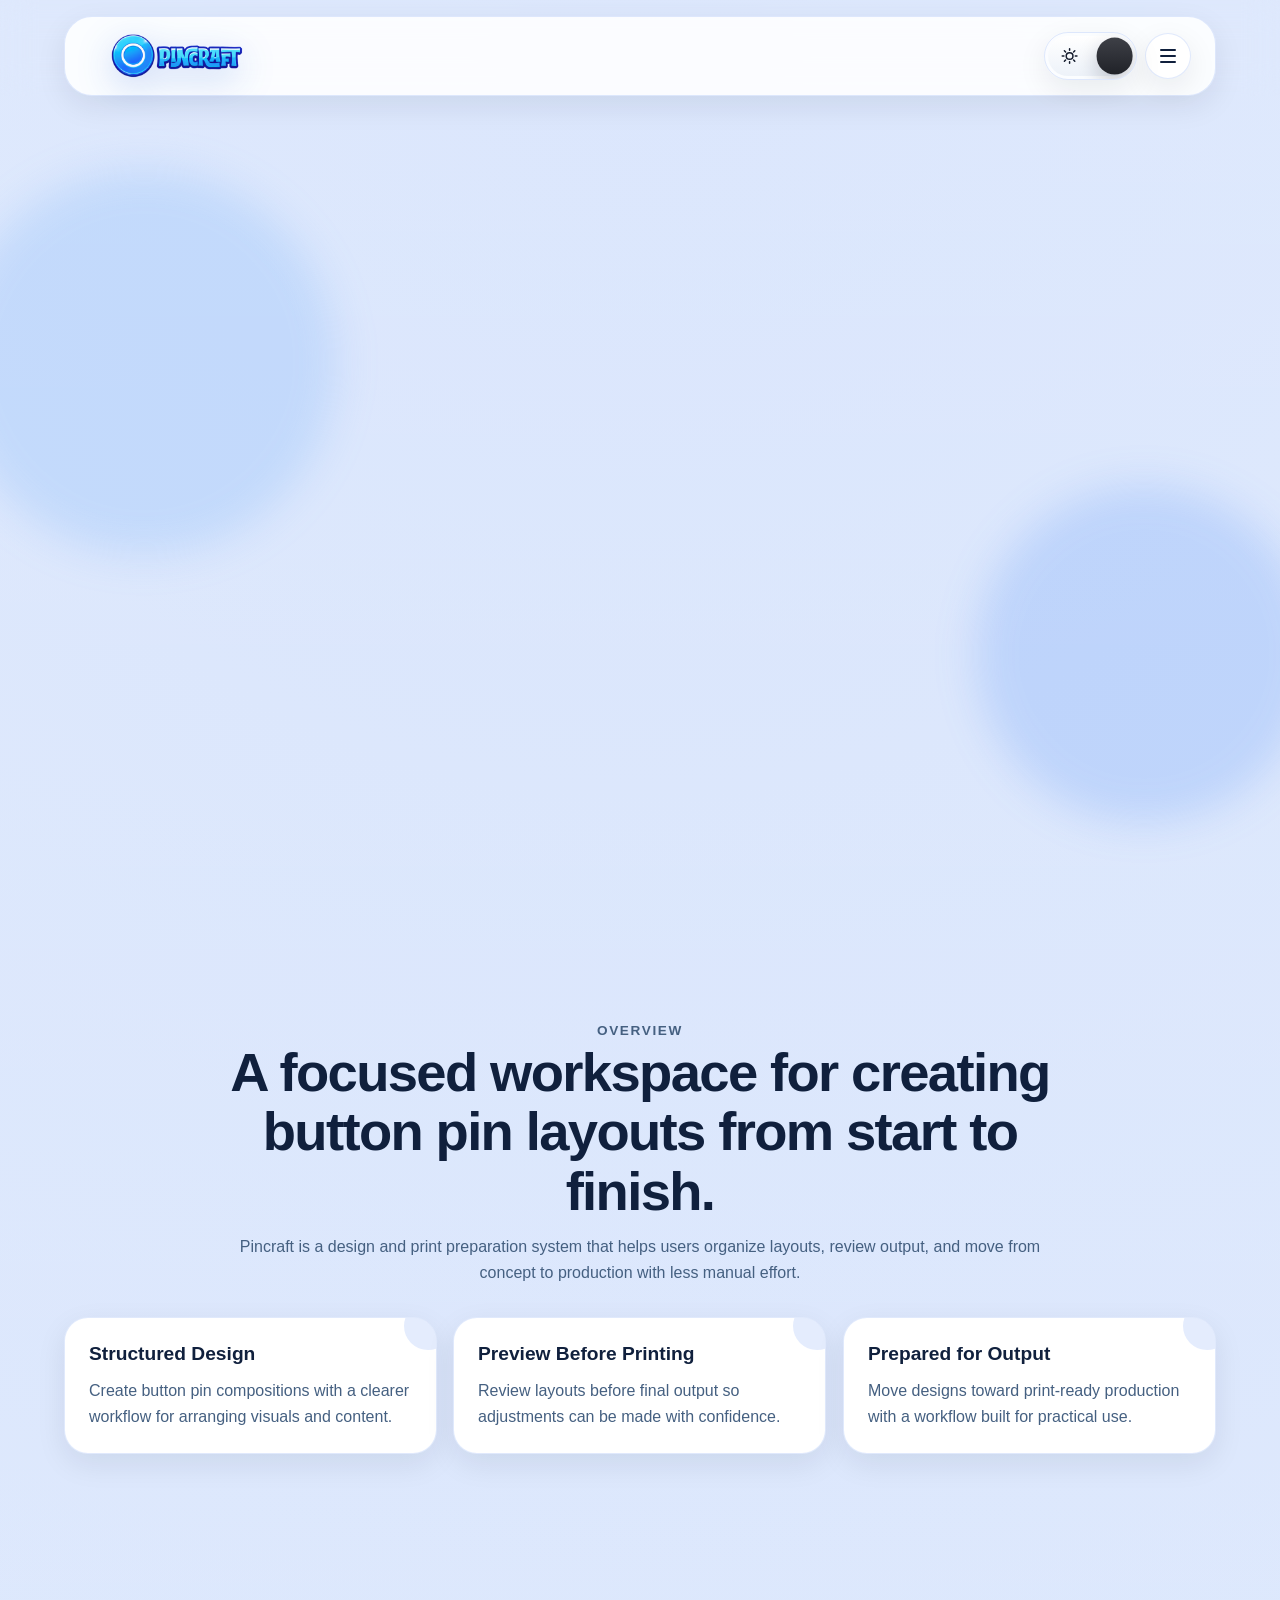
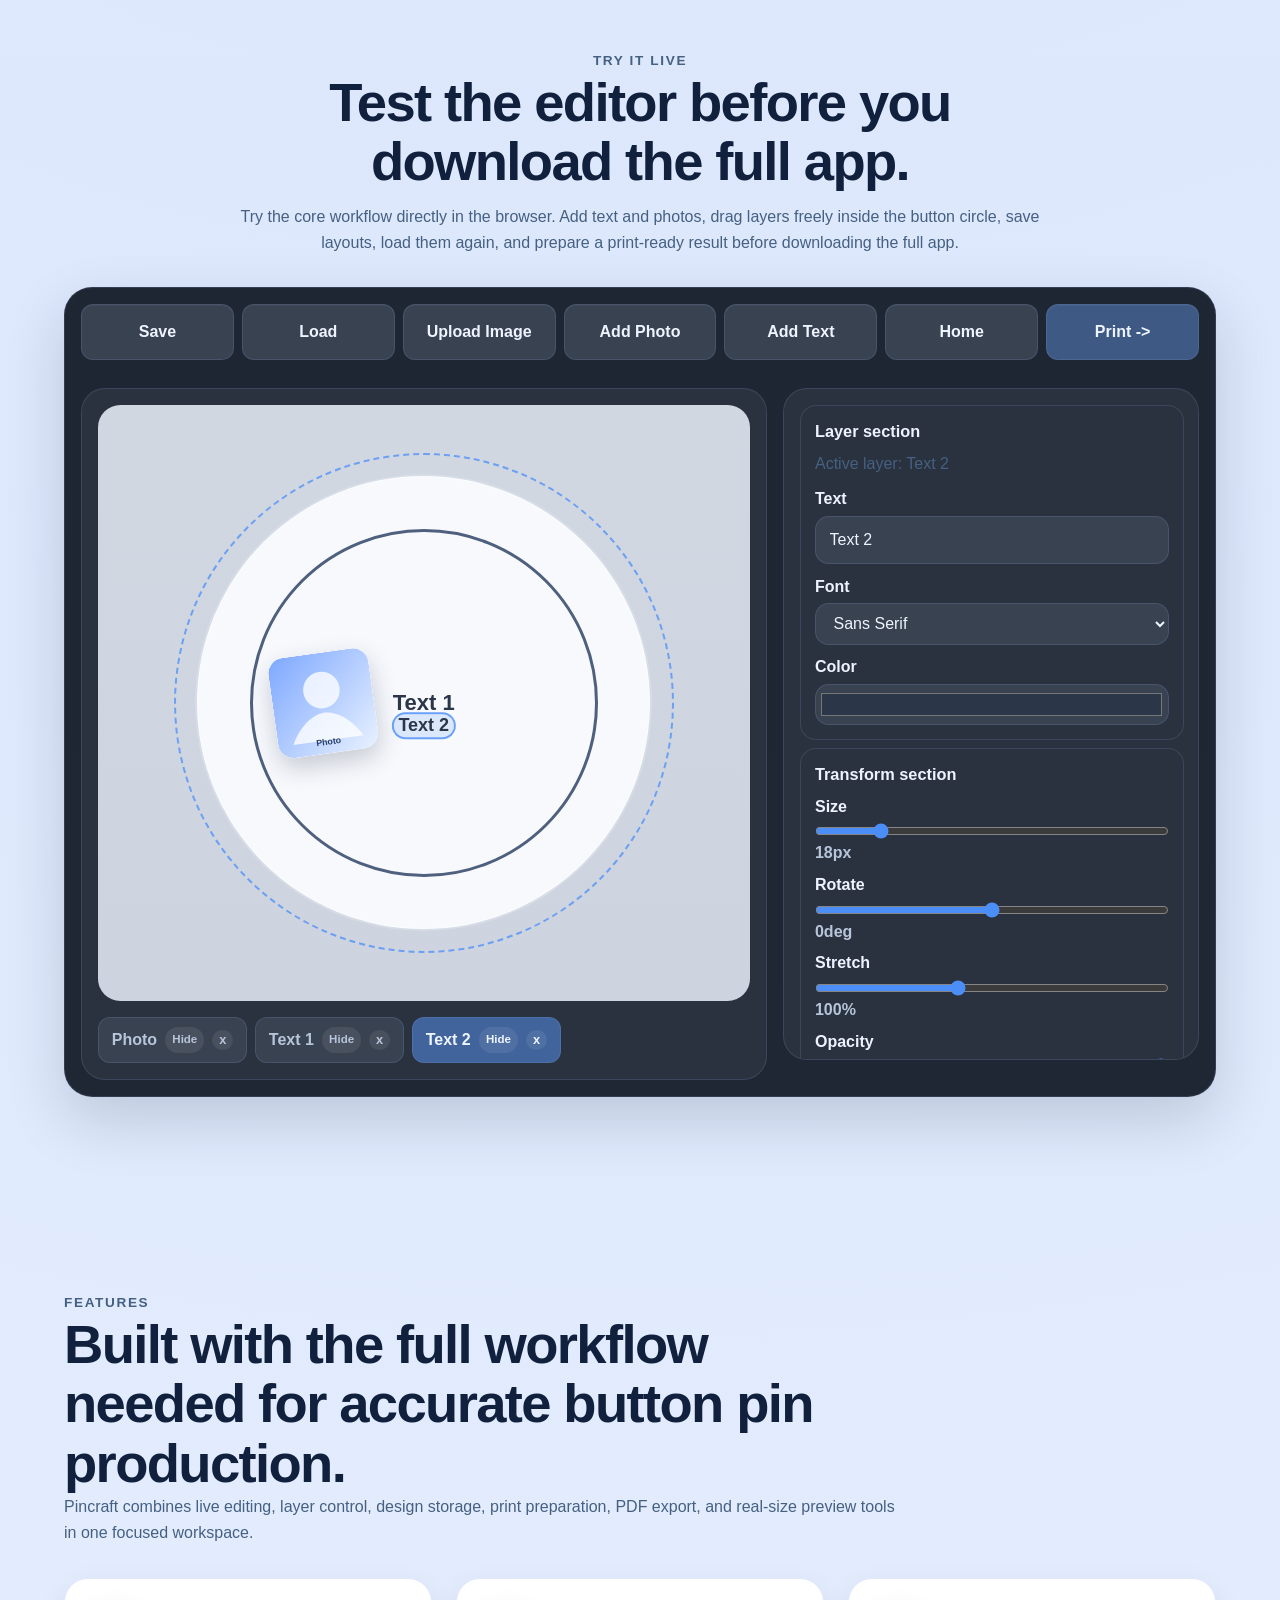
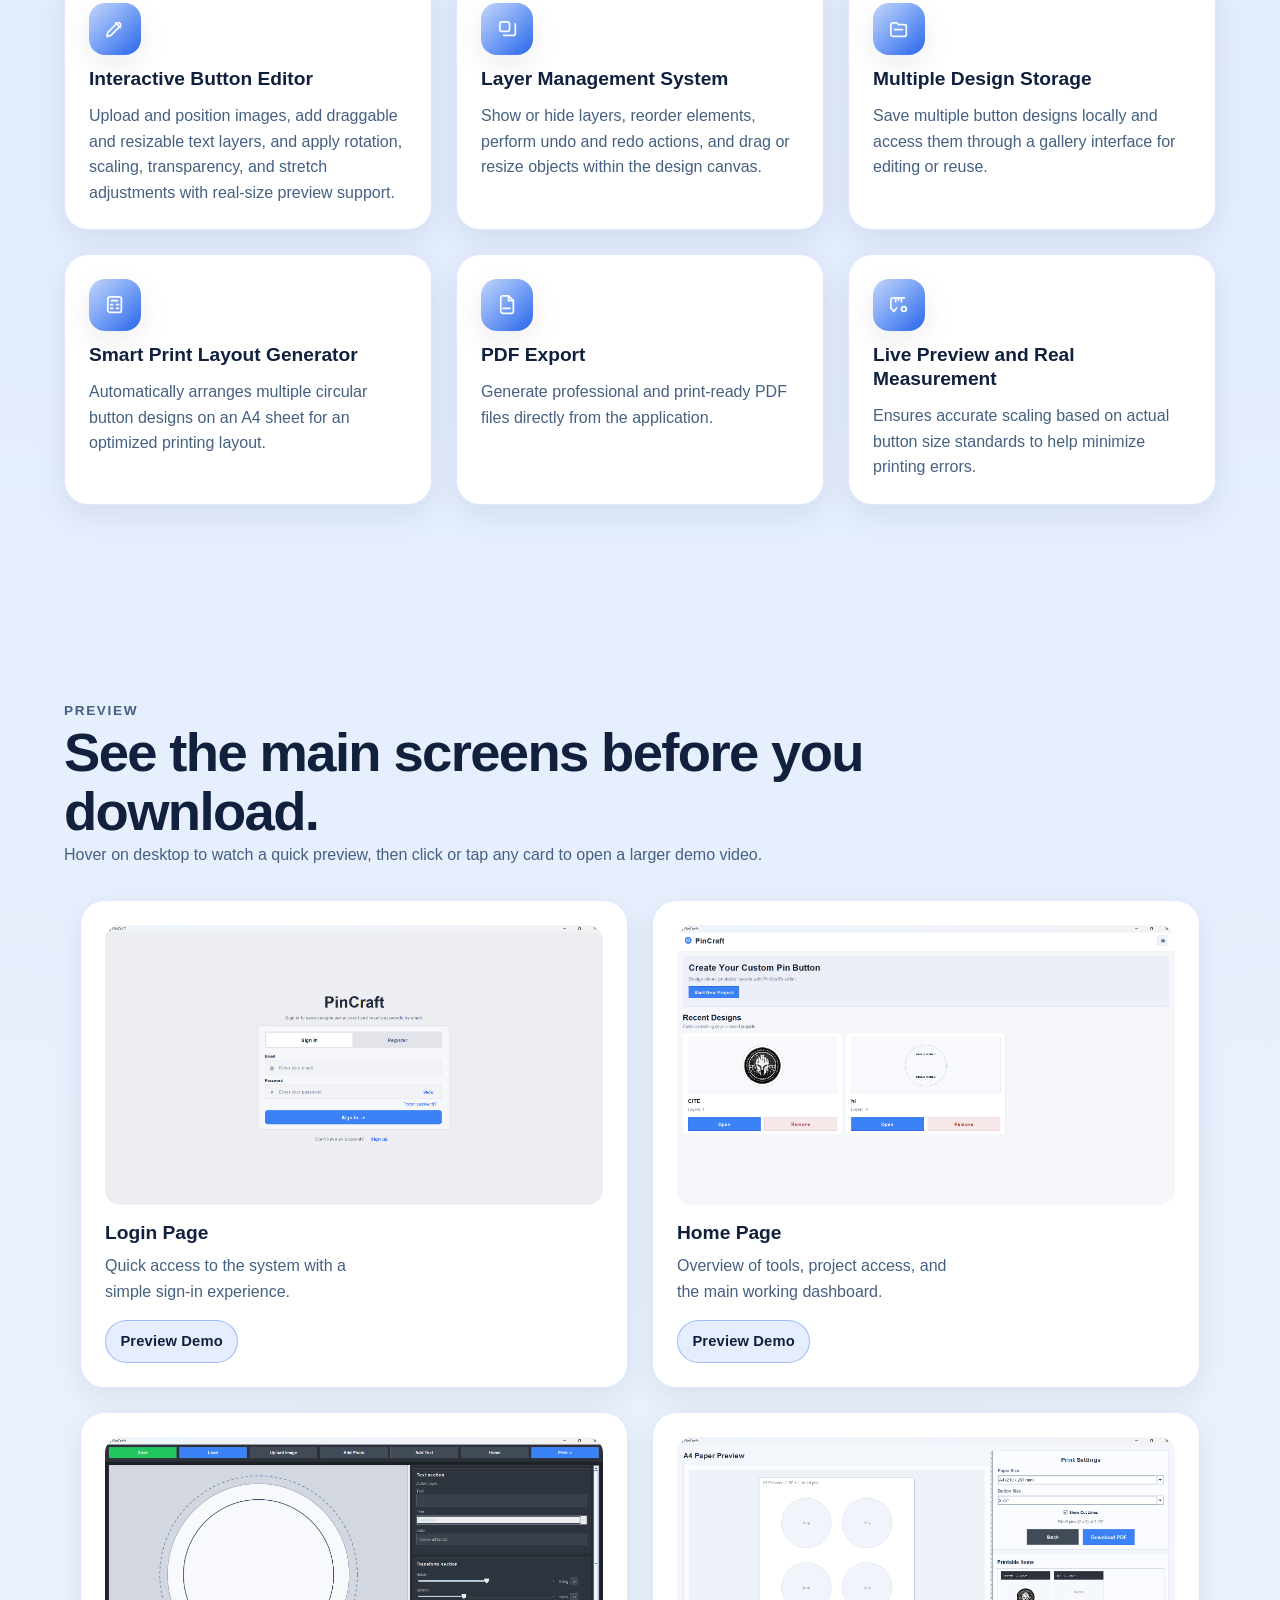
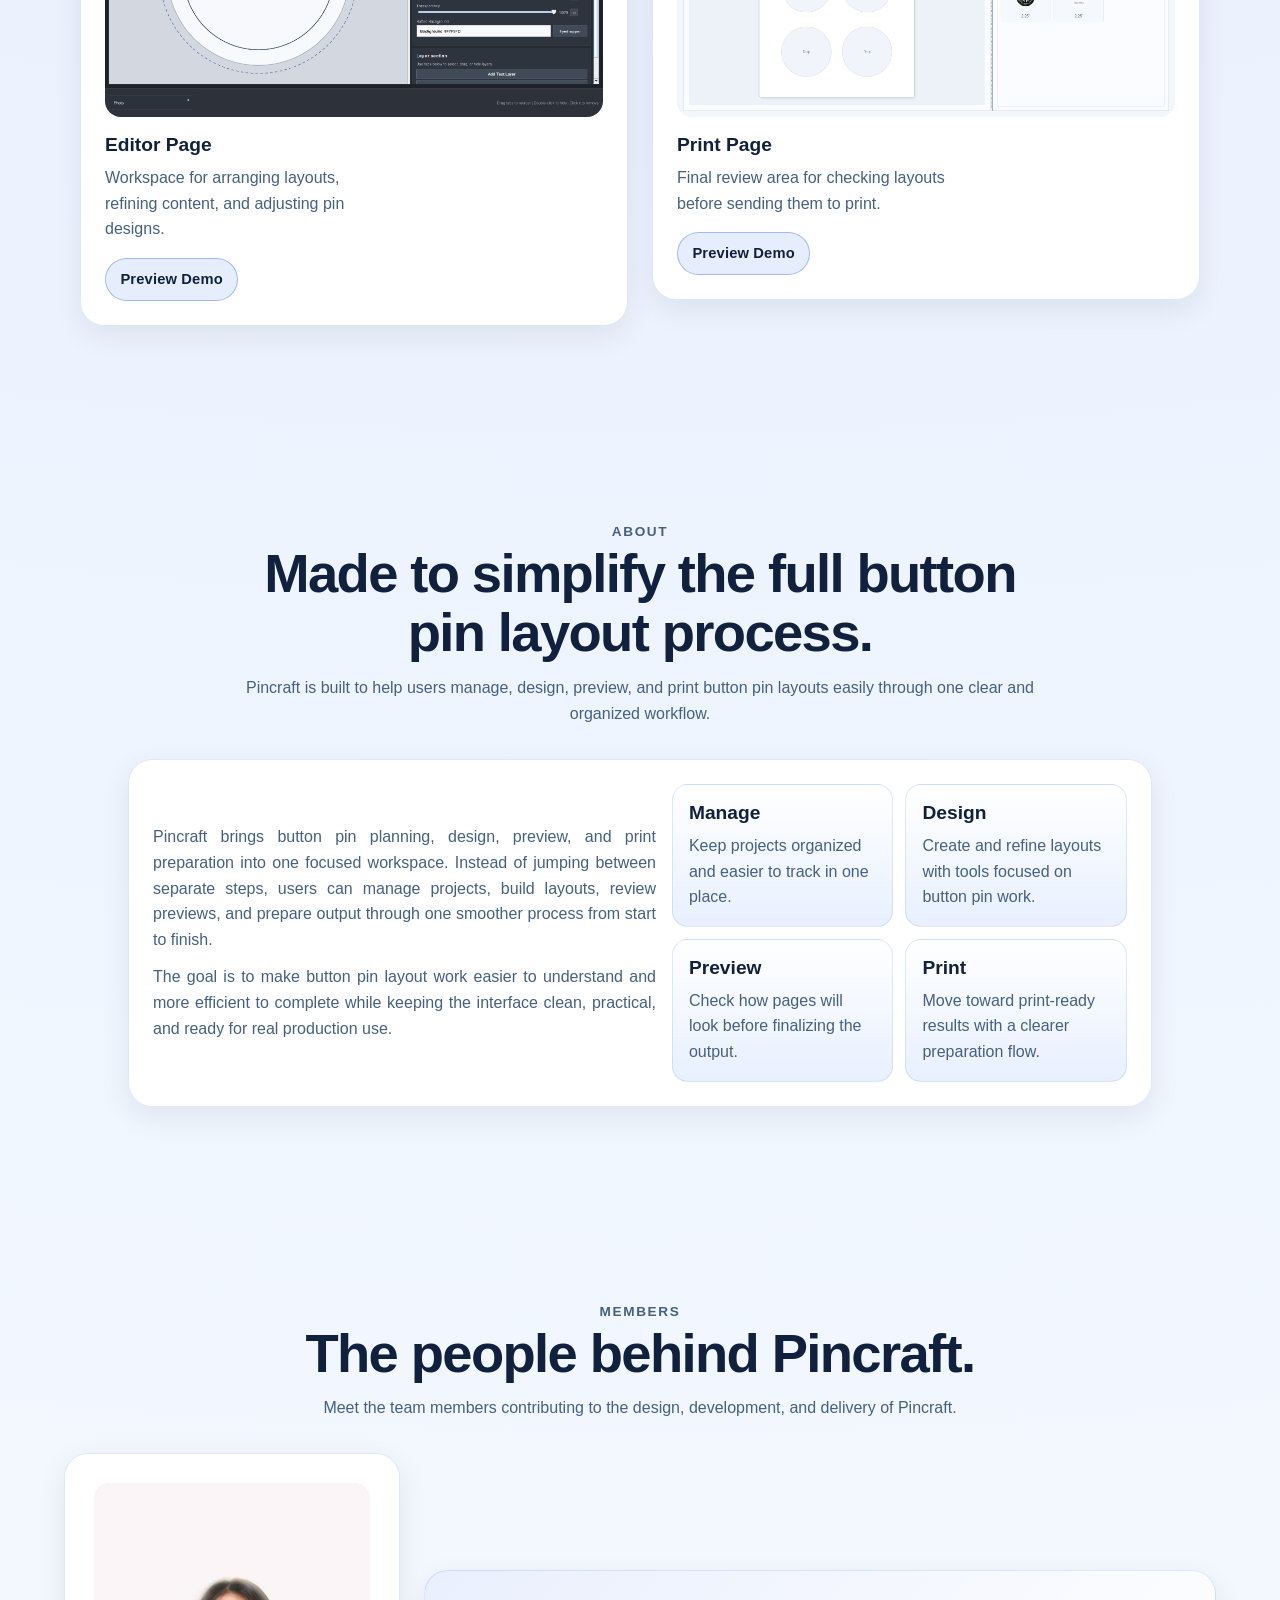
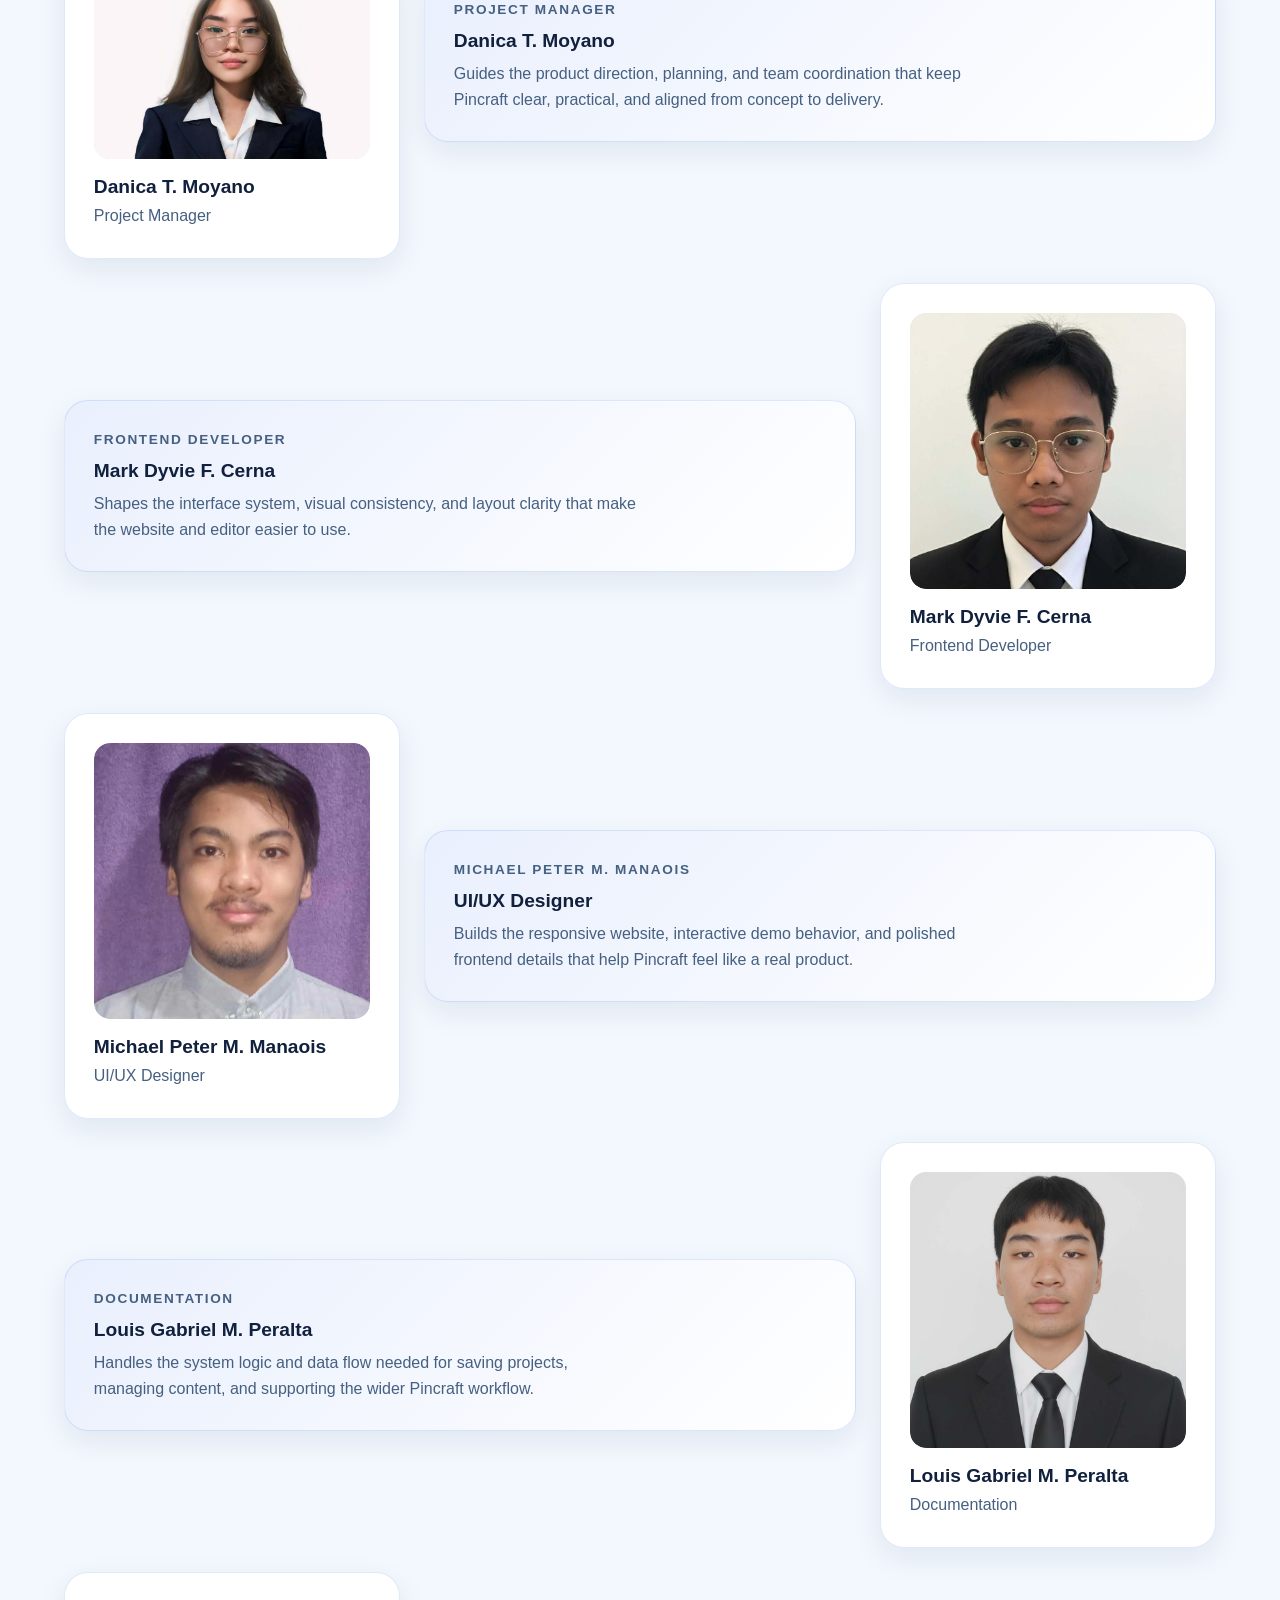
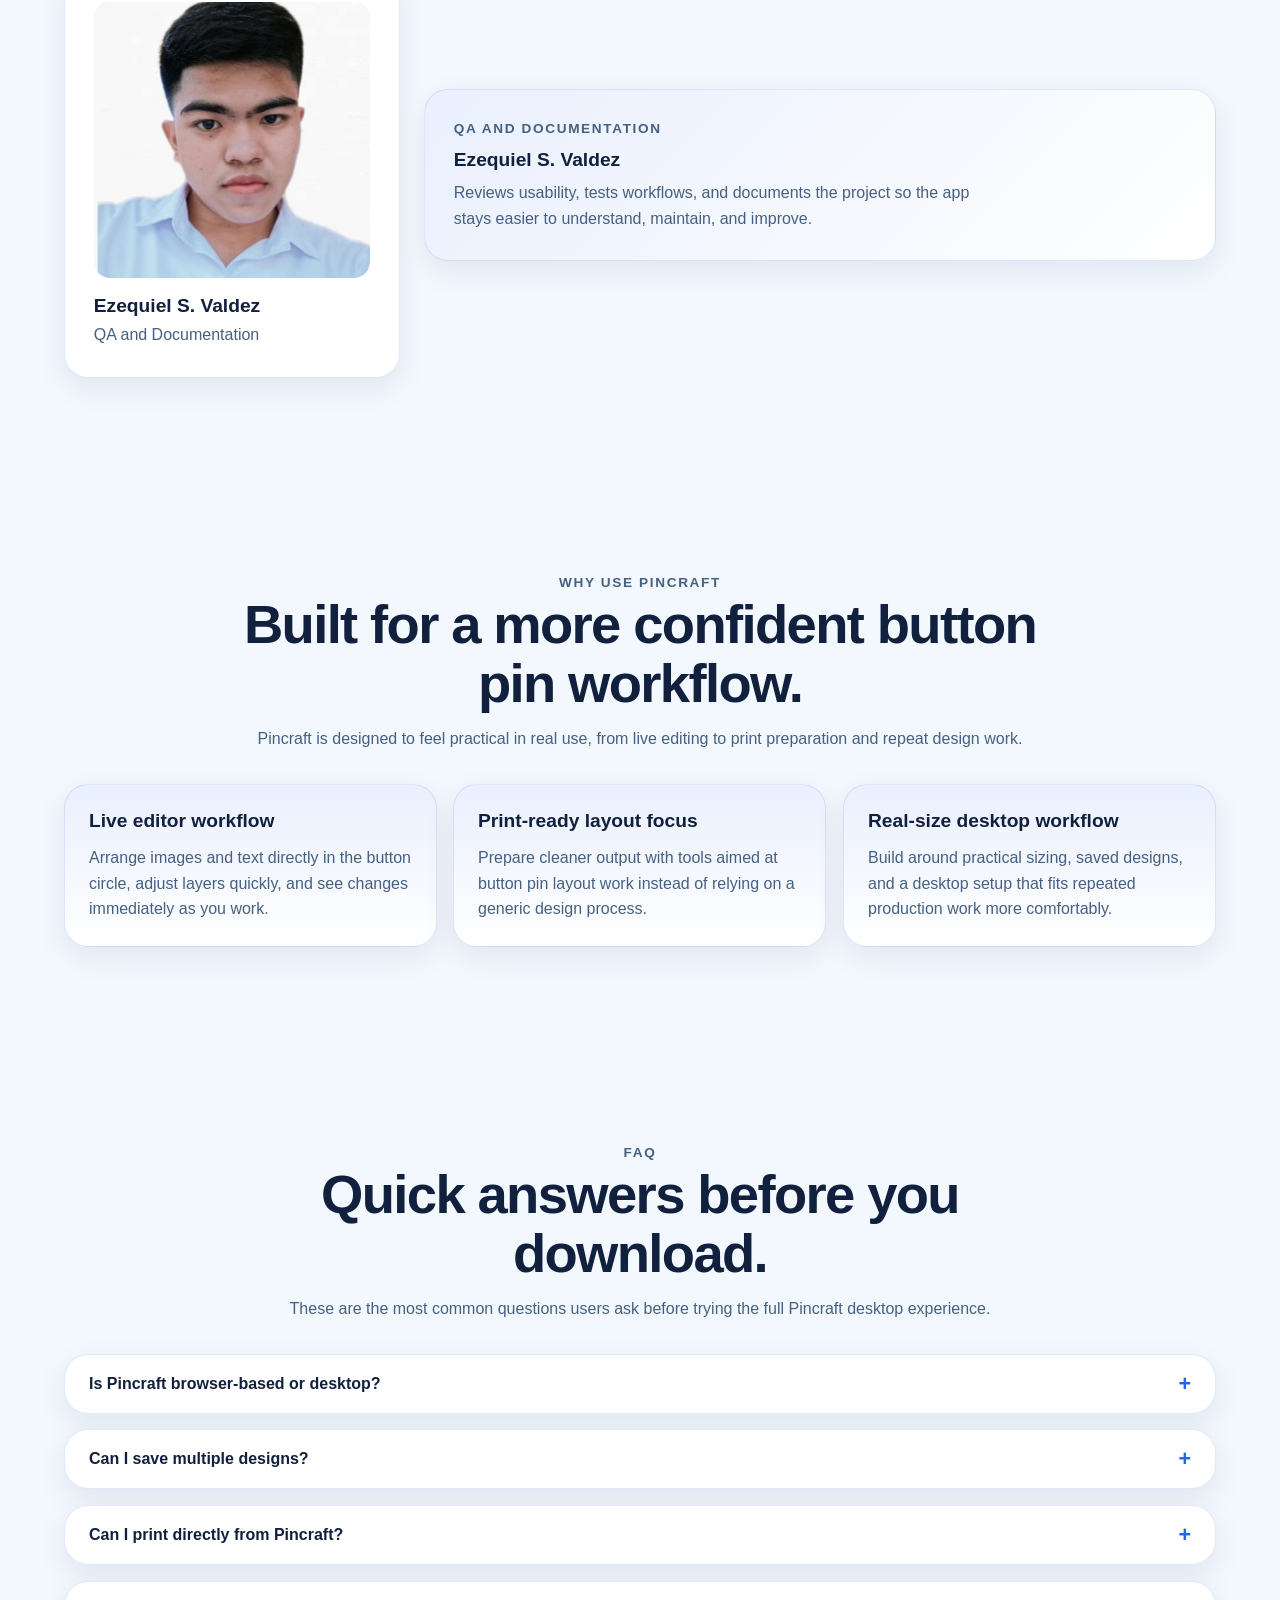
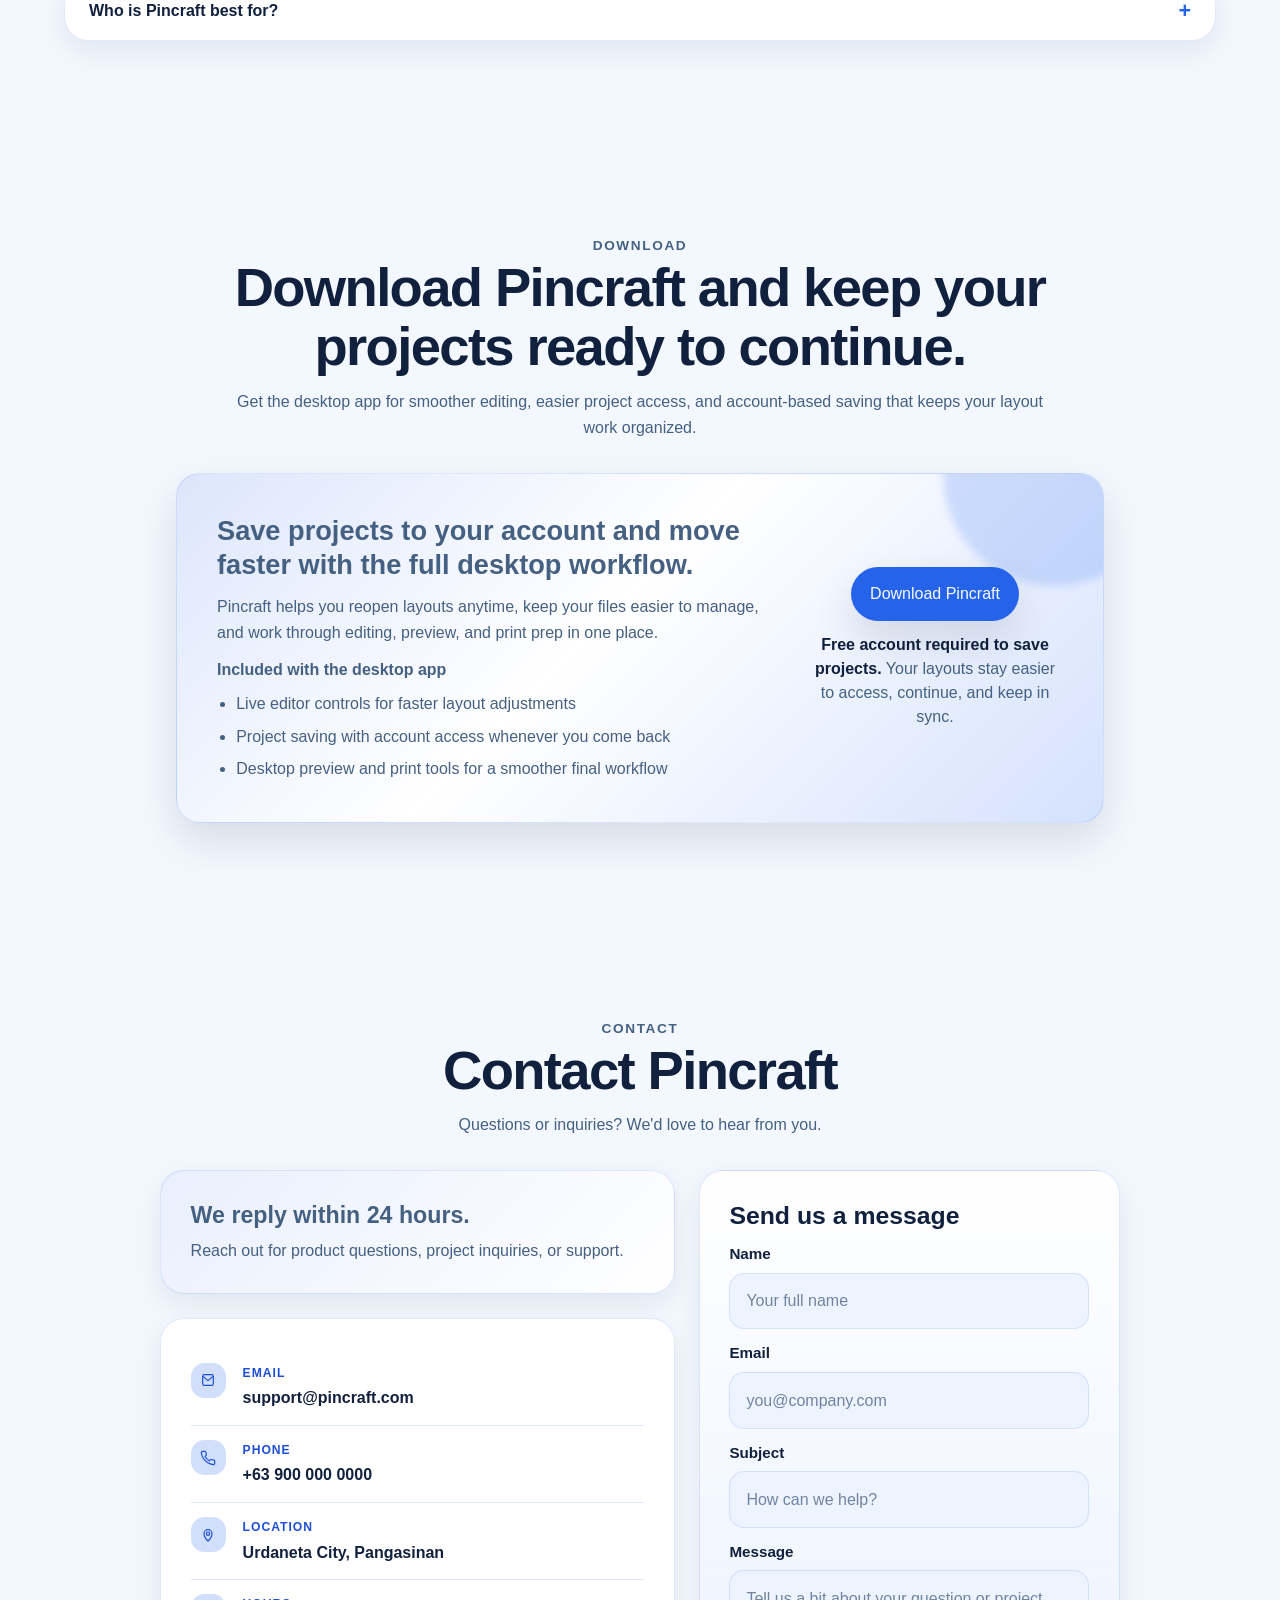
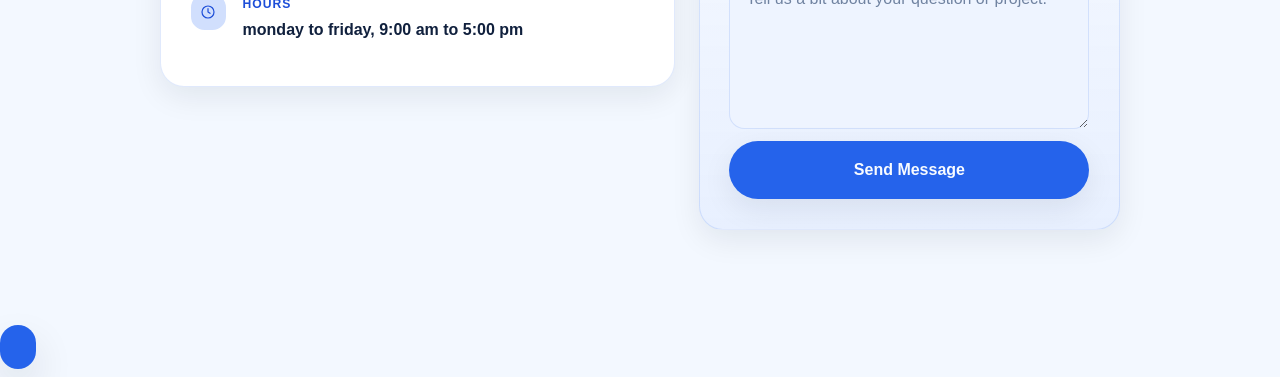
==== commit fb72c270: "added drive link in download button" ====
--- a/frontend/index.html
+++ b/frontend/index.html
@@ -501,8 +501,8 @@
             </div>
           </a>
           <div class="member-details">
-            <p class="eyebrow">UI Designer</p>
-            <h3>Member 2</h3>
+            <p class="eyebrow">Frontend Developer</p>
+            <h3>Mark Dyvie F. Cerna</h3>
             <p>Shapes the interface system, visual consistency, and layout clarity that make the website and editor easier to use.</p>
           </div>
         </article>
@@ -510,17 +510,17 @@
         <article class="member-showcase" data-reveal>
           <a class="member-card member-card--link" href="https://example.com/member-3" target="_blank" rel="noreferrer" aria-label="Open Member 3 portfolio">
             <div class="member-card__media">
-              <img src="assets/member-3.jpg" alt="Profile photo placeholder for Member 3, Frontend Developer">
-              <span class="member-card__fallback" aria-hidden="true">M3</span>
+              <img src="assets/michael.jpg" alt="Profile photo placeholder for Member 3, Frontend Developer">
+              <span class="member-card__fallback" aria-hidden="true"></span>
             </div>
             <div class="member-card__body">
-              <h3>Member 3</h3>
-              <p>Frontend Developer</p>
+              <h3>Michael Peter M. Manaois</h3>
+              <p>UI/UX Designer</p>
             </div>
           </a>
           <div class="member-details">
-            <p class="eyebrow">Frontend Developer</p>
-            <h3>Member 3</h3>
+            <p class="eyebrow">Michael Peter M. Manaois</p>
+            <h3>UI/UX Designer</h3>
             <p>Builds the responsive website, interactive demo behavior, and polished frontend details that help Pincraft feel like a real product.</p>
           </div>
         </article>
@@ -528,17 +528,17 @@
         <article class="member-showcase" data-reveal>
           <a class="member-card member-card--link" href="https://example.com/member-4" target="_blank" rel="noreferrer" aria-label="Open Member 4 portfolio">
             <div class="member-card__media">
-              <img src="assets/member-4.jpg" alt="Profile photo placeholder for Member 4, Backend Developer">
-              <span class="member-card__fallback" aria-hidden="true">M4</span>
+              <img src="assets/louis.jpg" alt="Profile photo placeholder for Member 4, Backend Developer">
+              <span class="member-card__fallback" aria-hidden="true"></span>
             </div>
             <div class="member-card__body">
-              <h3>Member 4</h3>
-              <p>Backend Developer</p>
+              <h3>Louis Gabriel M. Peralta</h3>
+              <p>Documentation</p>
             </div>
           </a>
           <div class="member-details">
-            <p class="eyebrow">Backend Developer</p>
-            <h3>Member 4</h3>
+            <p class="eyebrow">Documentation</p>
+            <h3>Louis Gabriel M. Peralta</h3>
             <p>Handles the system logic and data flow needed for saving projects, managing content, and supporting the wider Pincraft workflow.</p>
           </div>
         </article>
@@ -546,17 +546,17 @@
         <article class="member-showcase" data-reveal>
           <a class="member-card member-card--link" href="https://example.com/member-5" target="_blank" rel="noreferrer" aria-label="Open Member 5 portfolio">
             <div class="member-card__media">
-              <img src="assets/member-5.jpg" alt="Profile photo placeholder for Member 5, QA and Documentation">
-              <span class="member-card__fallback" aria-hidden="true">M5</span>
+              <img src="assets/ezequiel.jpg" alt="Profile photo placeholder for Member 5, QA and Documentation">
+              <span class="member-card__fallback" aria-hidden="true"></span>
             </div>
             <div class="member-card__body">
-              <h3>Member 5</h3>
+              <h3>Ezequiel S. Valdez</h3>
               <p>QA and Documentation</p>
             </div>
           </a>
           <div class="member-details">
             <p class="eyebrow">QA and Documentation</p>
-            <h3>Member 5</h3>
+            <h3>Ezequiel S. Valdez</h3>
             <p>Reviews usability, tests workflows, and documents the project so the app stays easier to understand, maintain, and improve.</p>
           </div>
         </article>
@@ -664,7 +664,7 @@
           </div>
         </div>
         <div class="download-actions">
-          <a href="assets/Pincraft-Setup.exe" class="download-button" aria-label="Download Pincraft Desktop">Download Pincraft Desktop</a>
+          <a href="https://drive.google.com/uc?export=download&id=1-7l0zck1FuqC_D4aPuHkRU92EKVcPAFX" class="download-button" aria-label="Download Pincraft Desktop">Download Pincraft</a>
           <p class="download-caption"><strong>Free account required to save projects.</strong> Your layouts stay easier to access, continue, and keep in sync.</p>
         </div>
       </div>
@@ -814,7 +814,7 @@
           saving, easier return access, and the full print workflow in one place.
         </p>
         <div class="download-modal__actions">
-          <a class="download-modal__primary" href="assets/Pincraft-Setup.exe" data-close-download-modal="true">Download Pincraft Desktop</a>
+          <a class="download-modal__primary" href="https://drive.google.com/uc?export=download&id=1-7l0zck1FuqC_D4aPuHkRU92EKVcPAFX" data-close-download-modal="true">Download Pincraft/a>
           <button type="button" class="download-modal__secondary" data-close-download-modal="true">
             Keep Exploring
           </button>
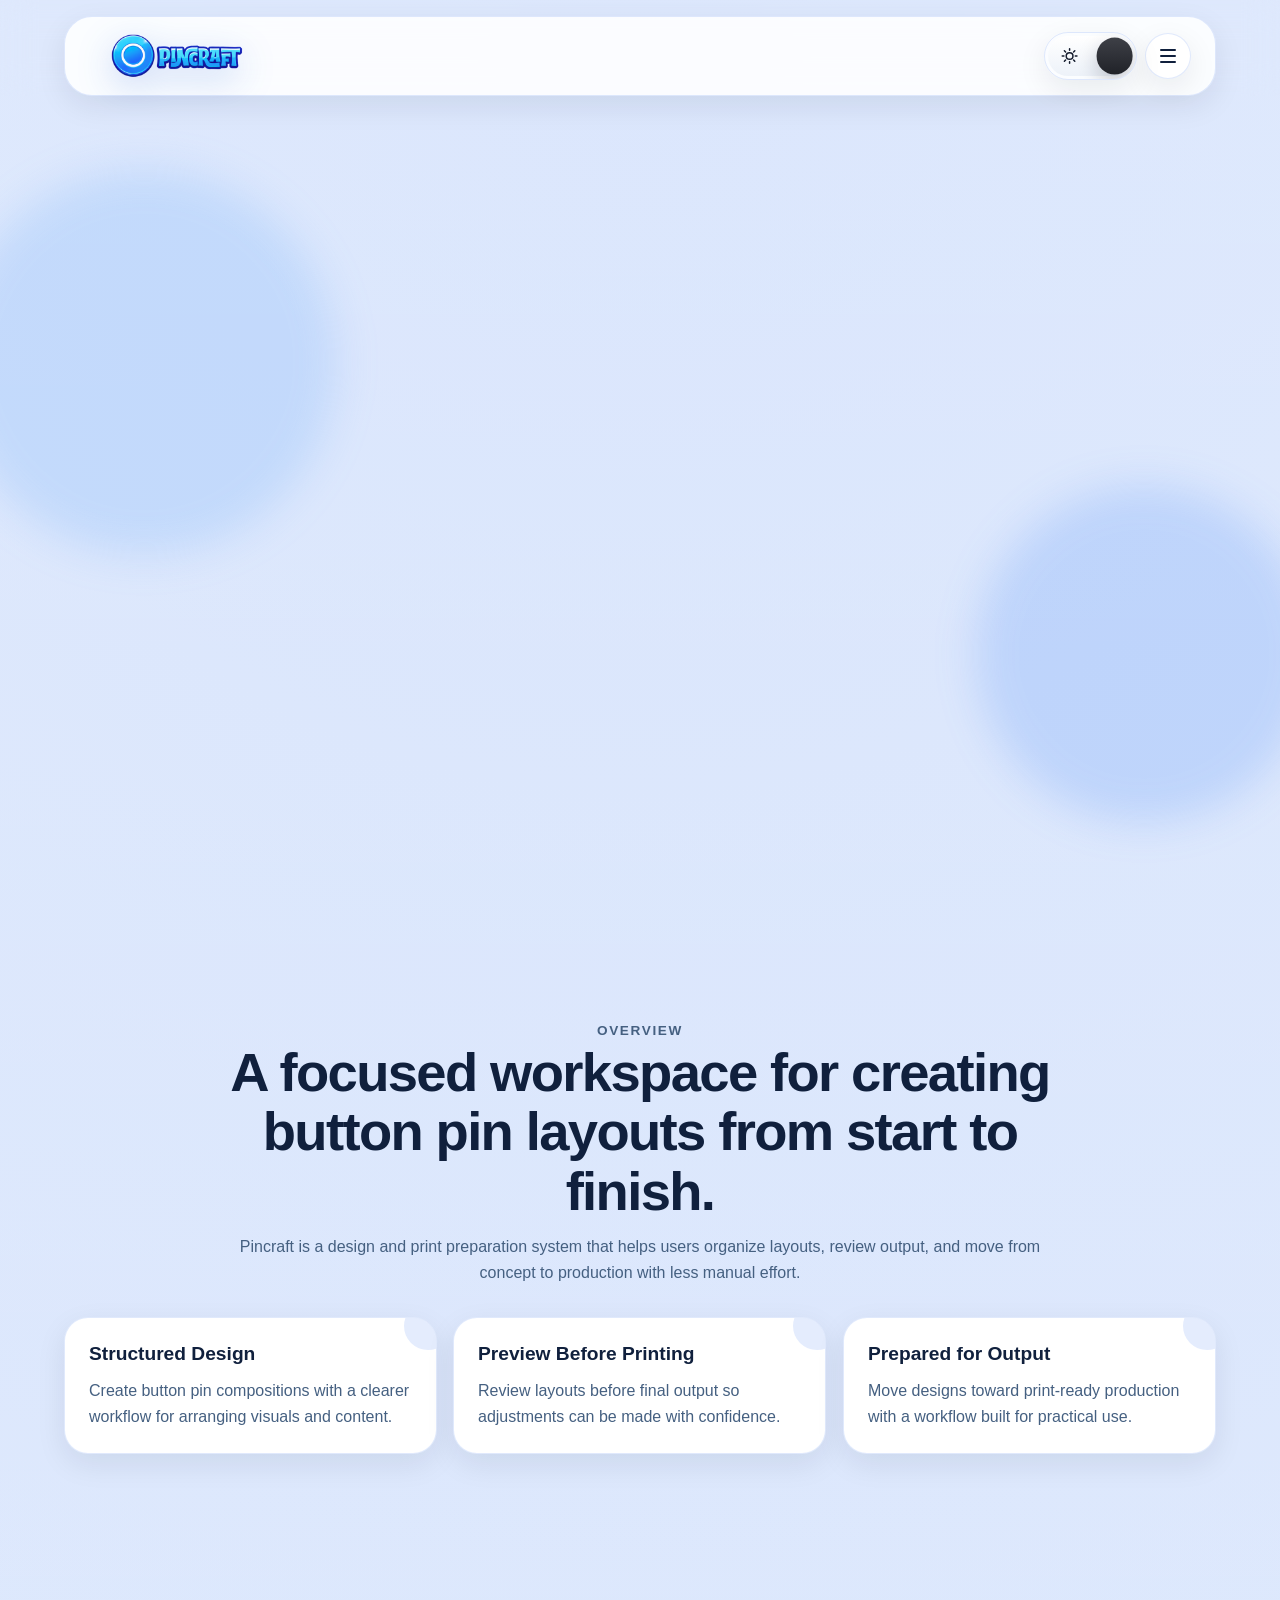
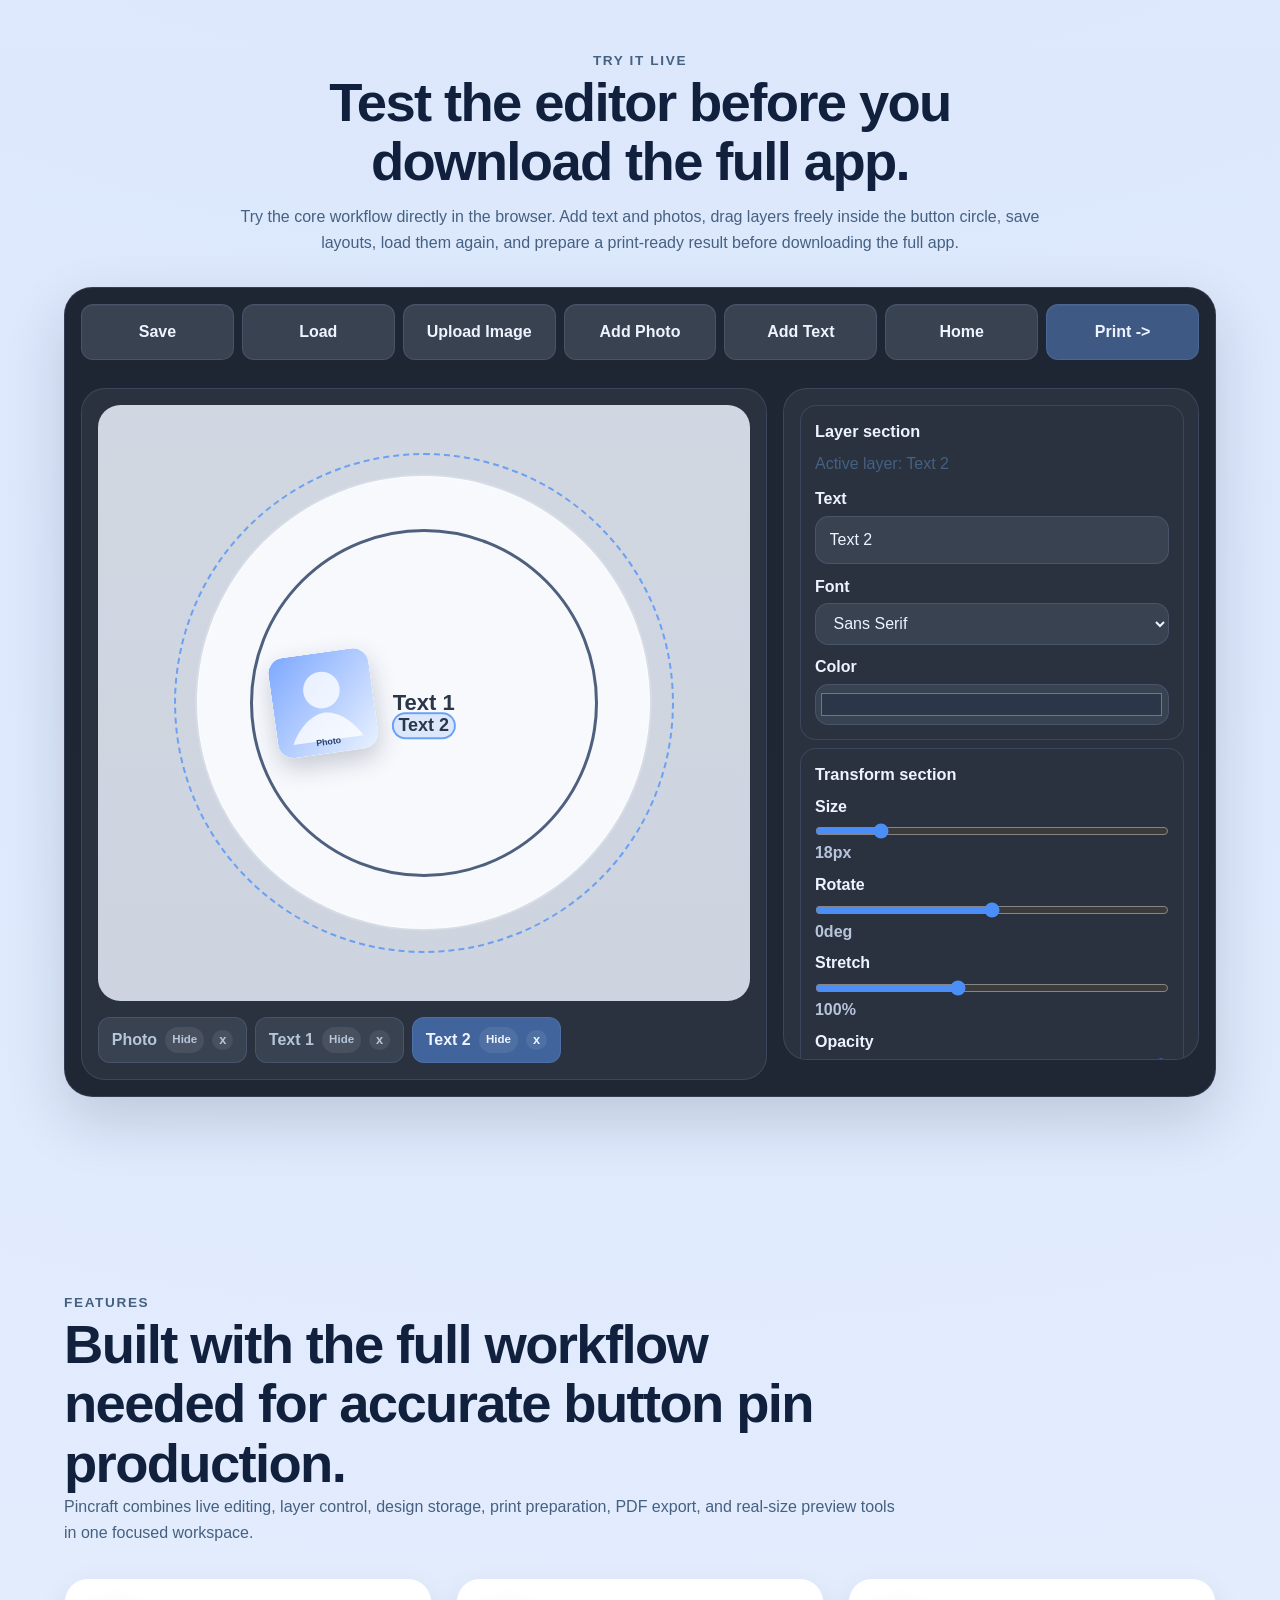
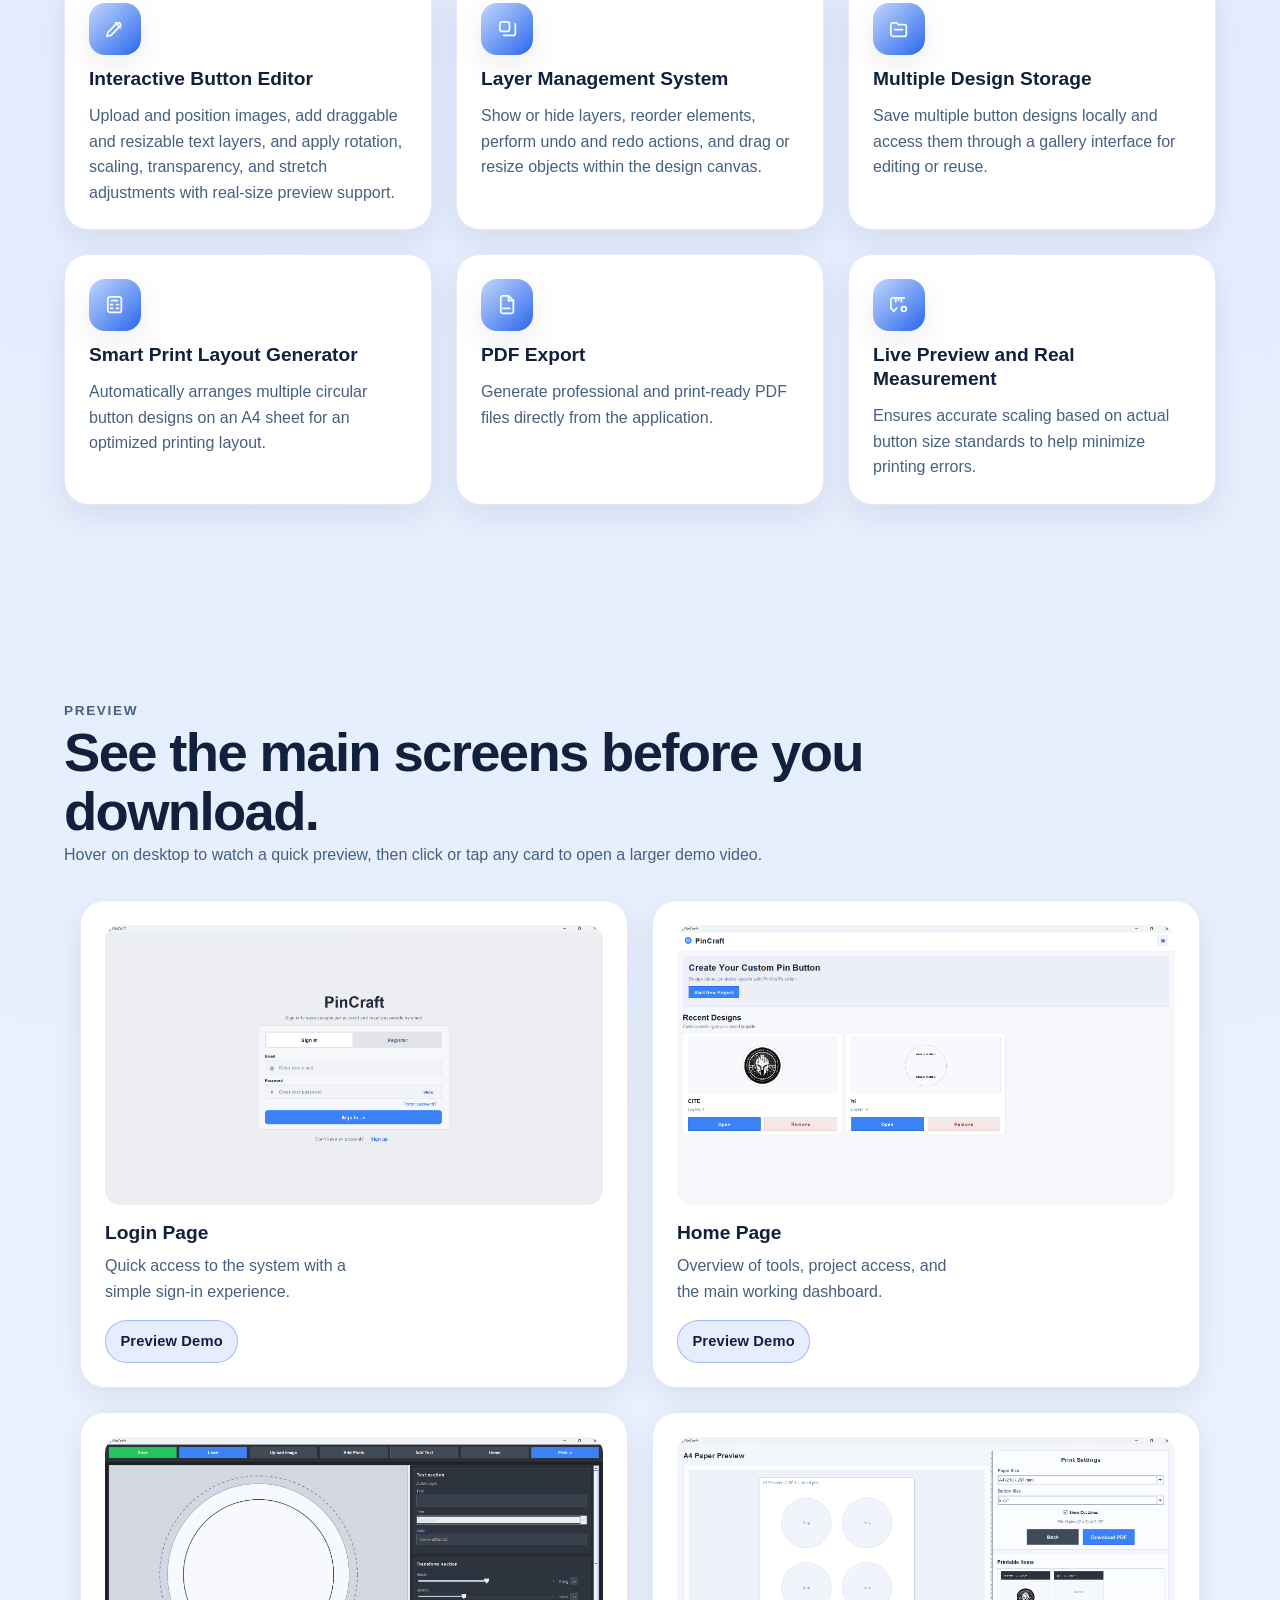
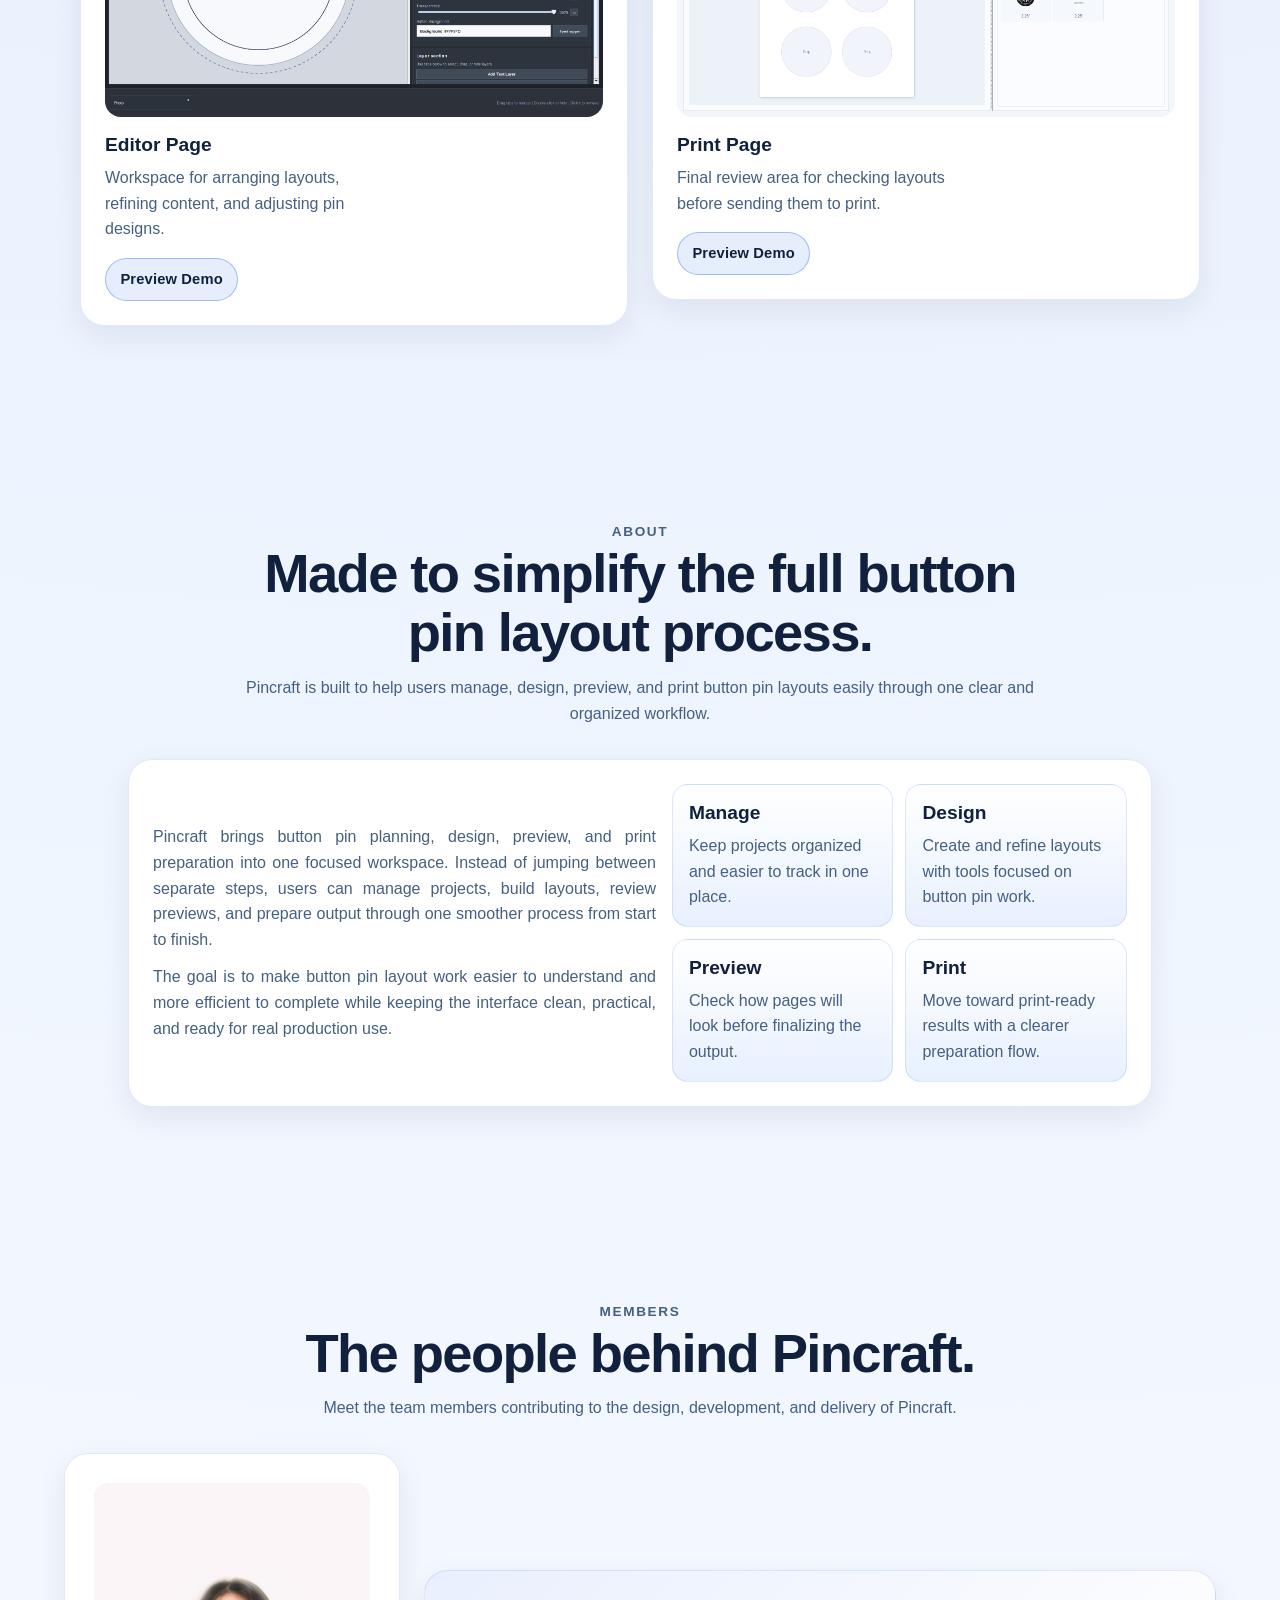
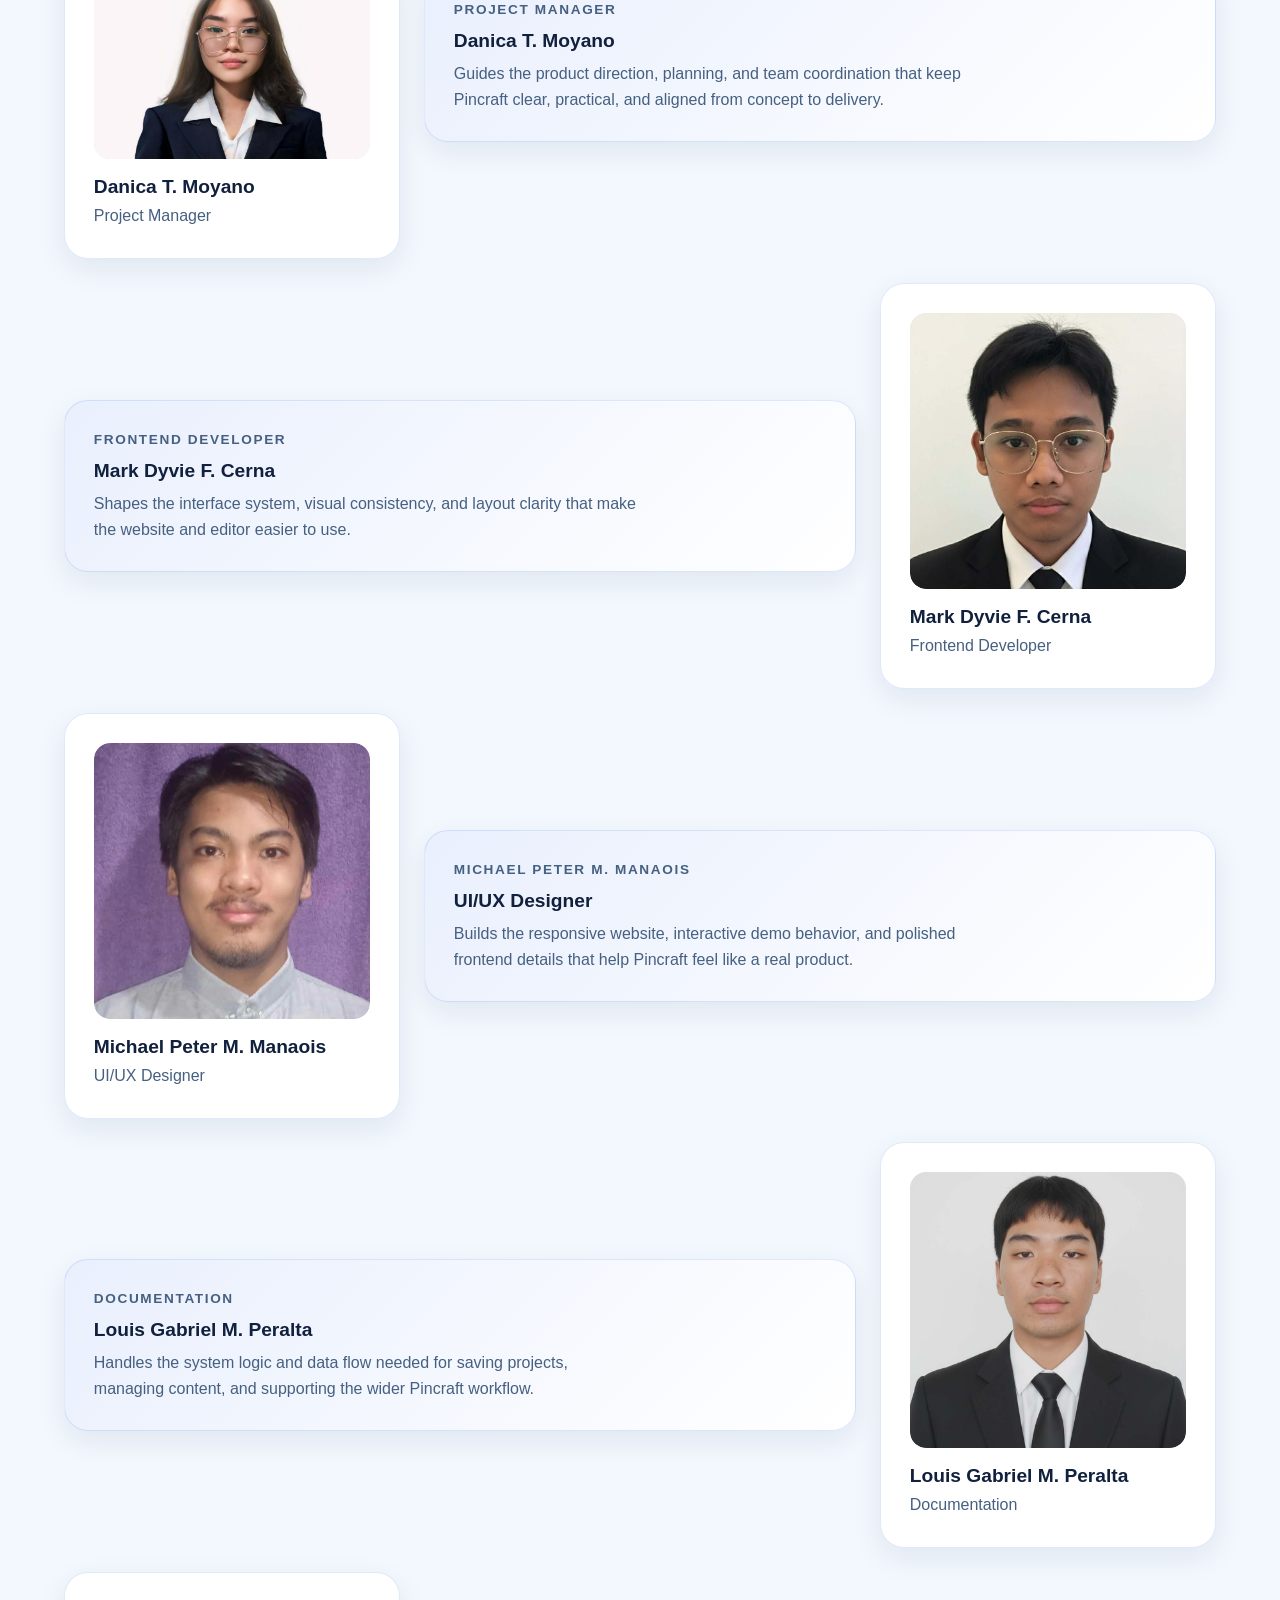
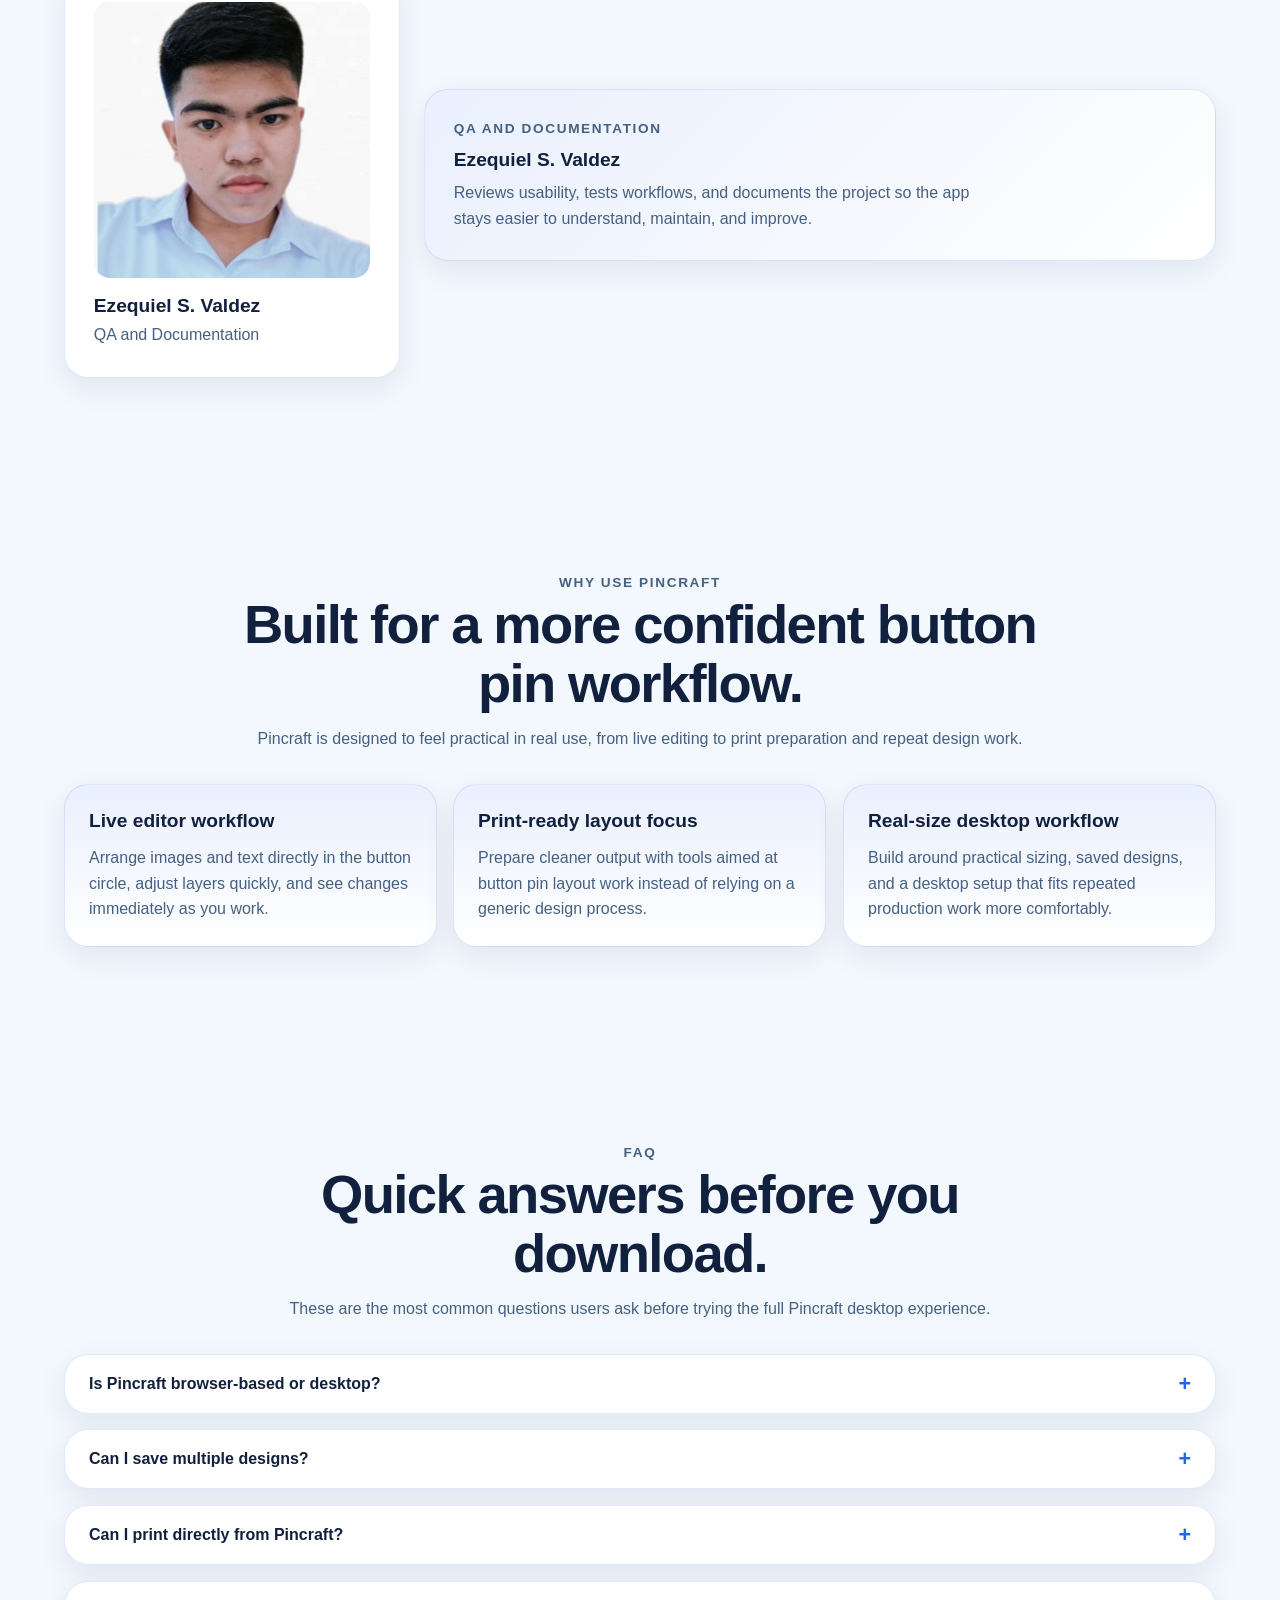
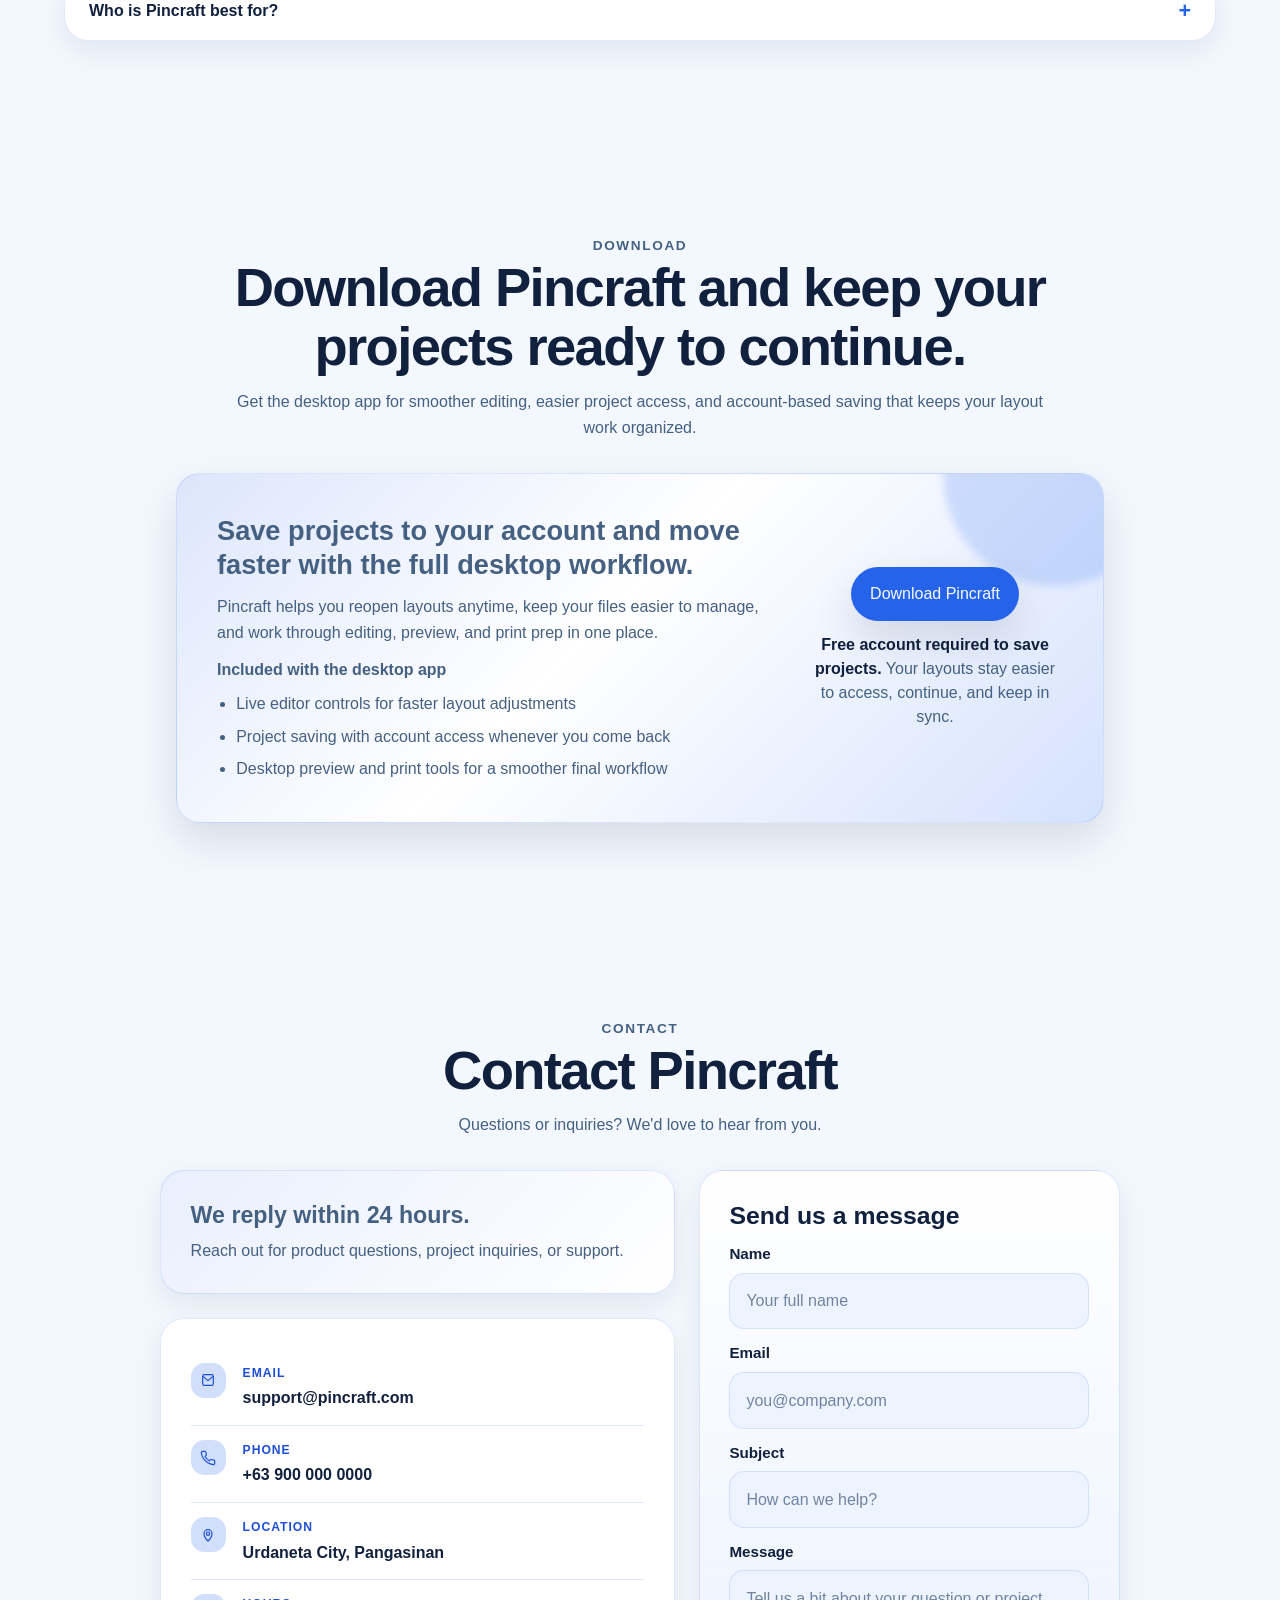
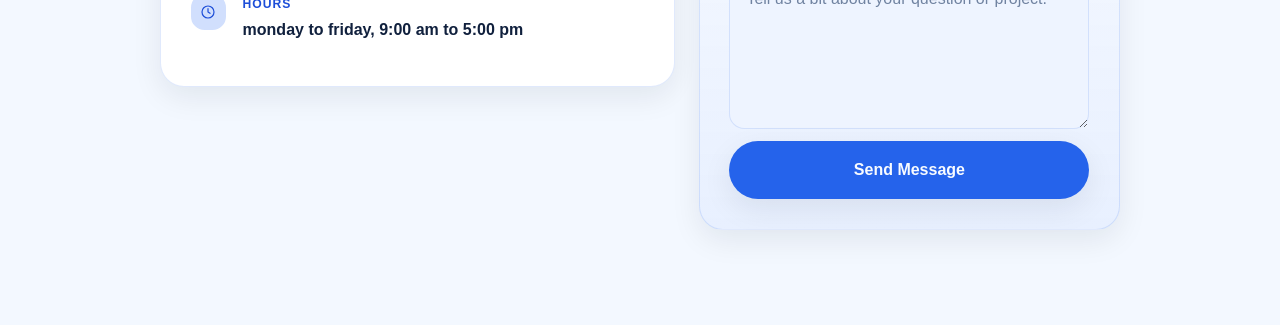
==== commit 0309a076: "removed blue button in lower left last page" ====
--- a/frontend/index.html
+++ b/frontend/index.html
@@ -814,7 +814,7 @@
           saving, easier return access, and the full print workflow in one place.
         </p>
         <div class="download-modal__actions">
-          <a class="download-modal__primary" href="https://drive.google.com/uc?export=download&id=1-7l0zck1FuqC_D4aPuHkRU92EKVcPAFX" data-close-download-modal="true">Download Pincraft/a>
+          <a class="download-modal__primary" href="https://drive.google.com/uc?export=download&id=1-7l0zck1FuqC_D4aPuHkRU92EKVcPAFX" data-close-download-modal="true">Download Pincraft</a>
           <button type="button" class="download-modal__secondary" data-close-download-modal="true">
             Keep Exploring
           </button>
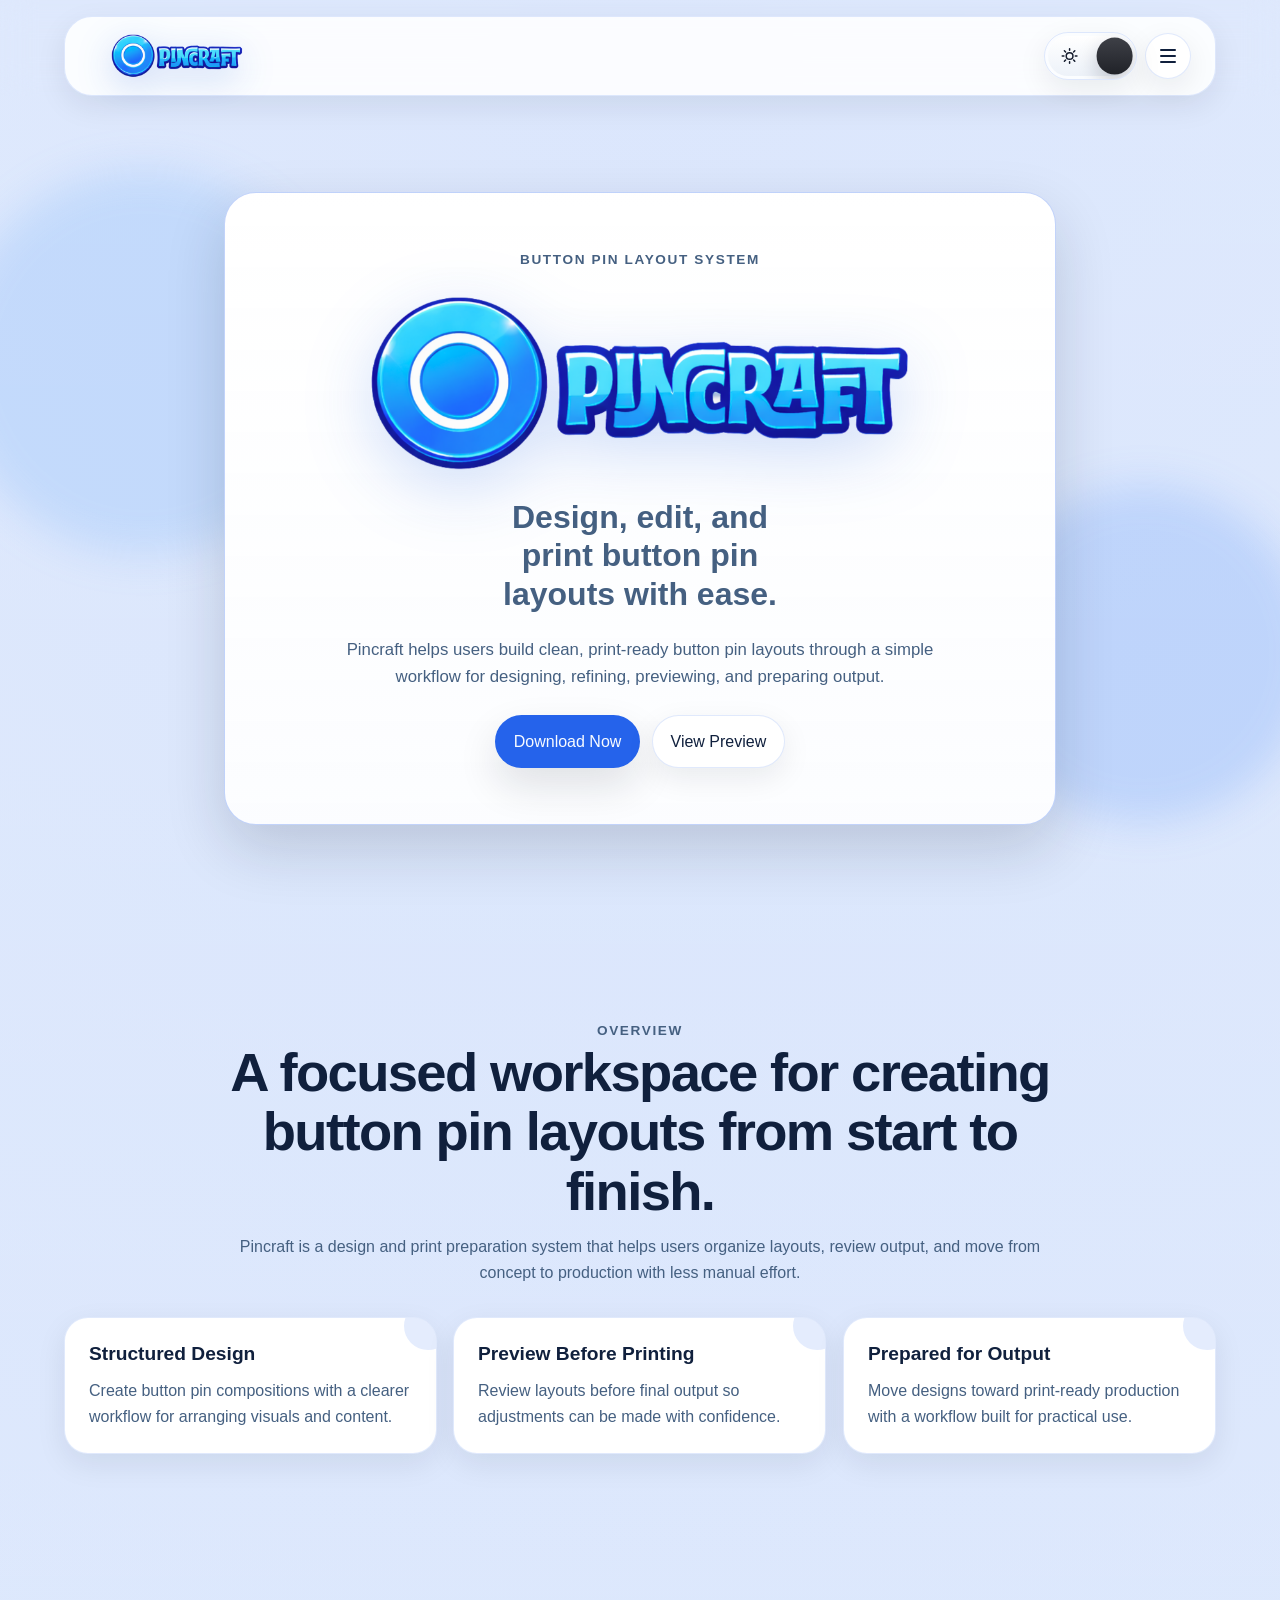
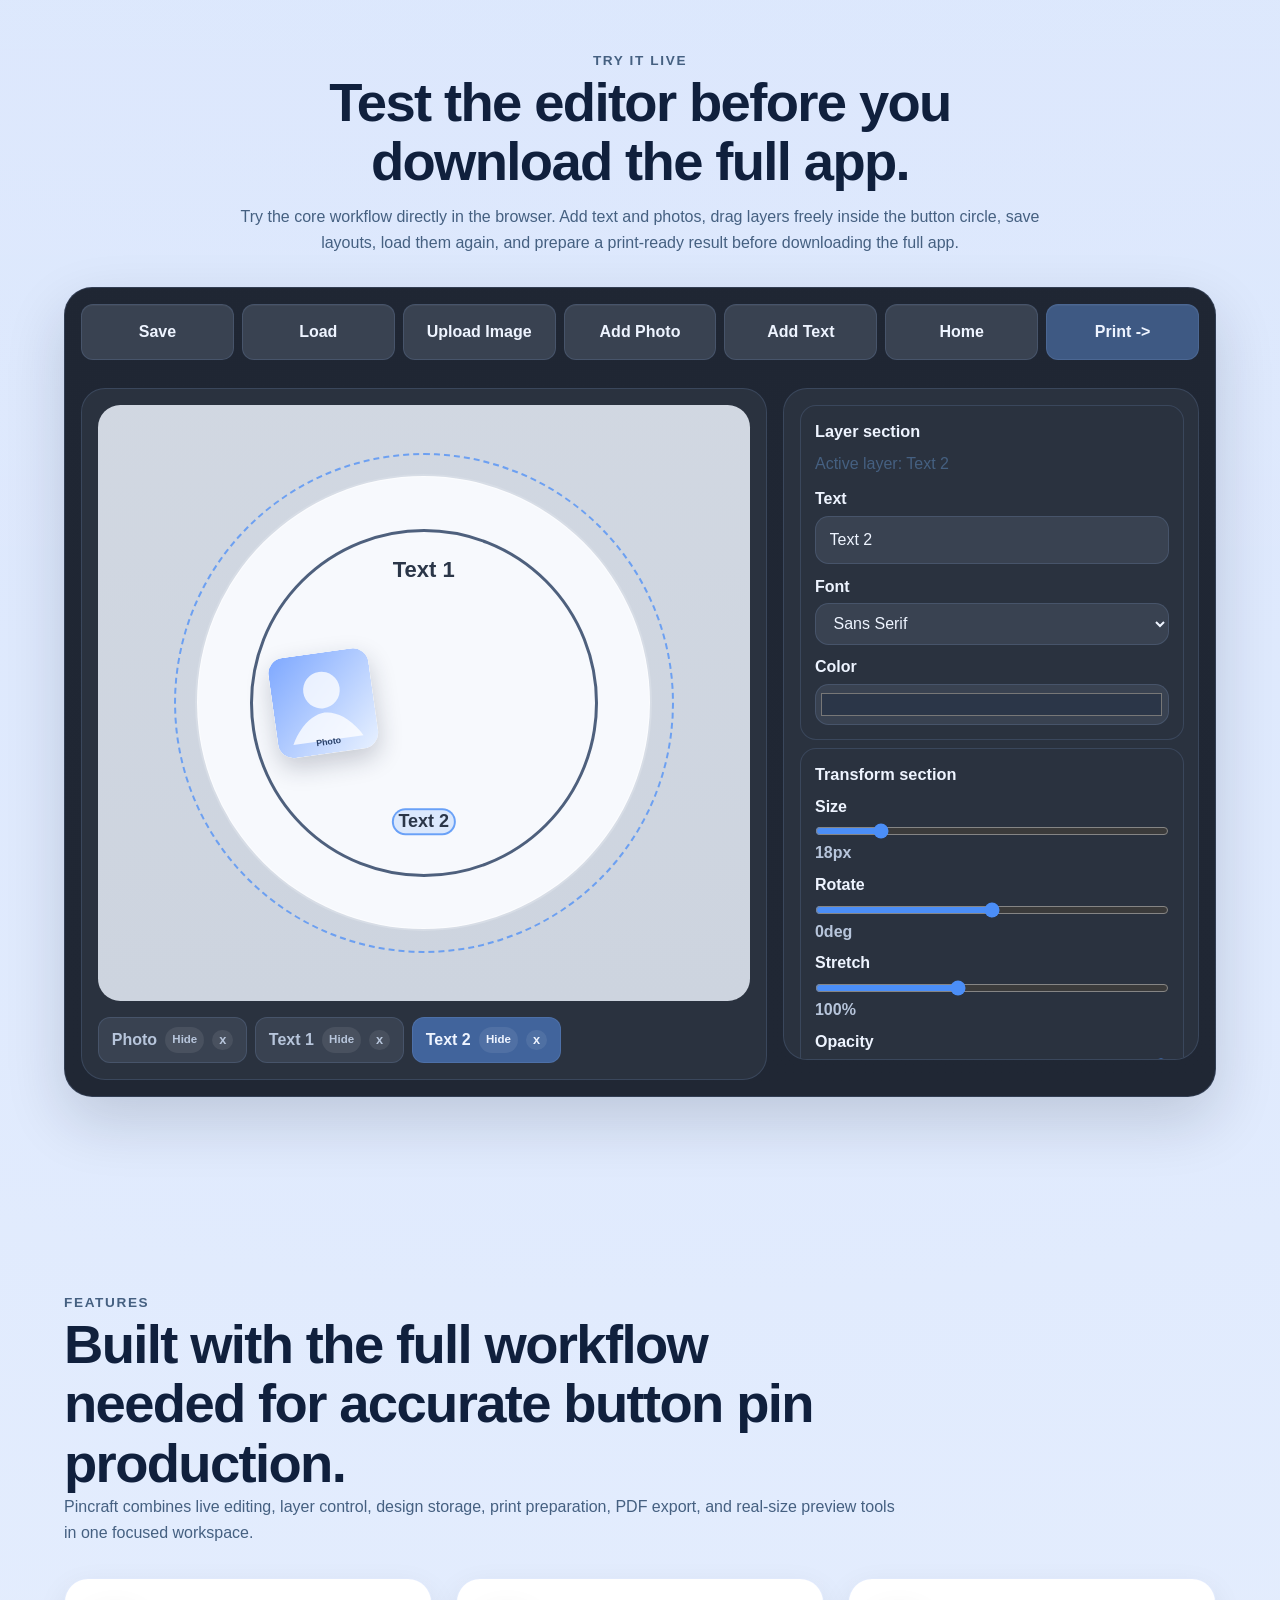
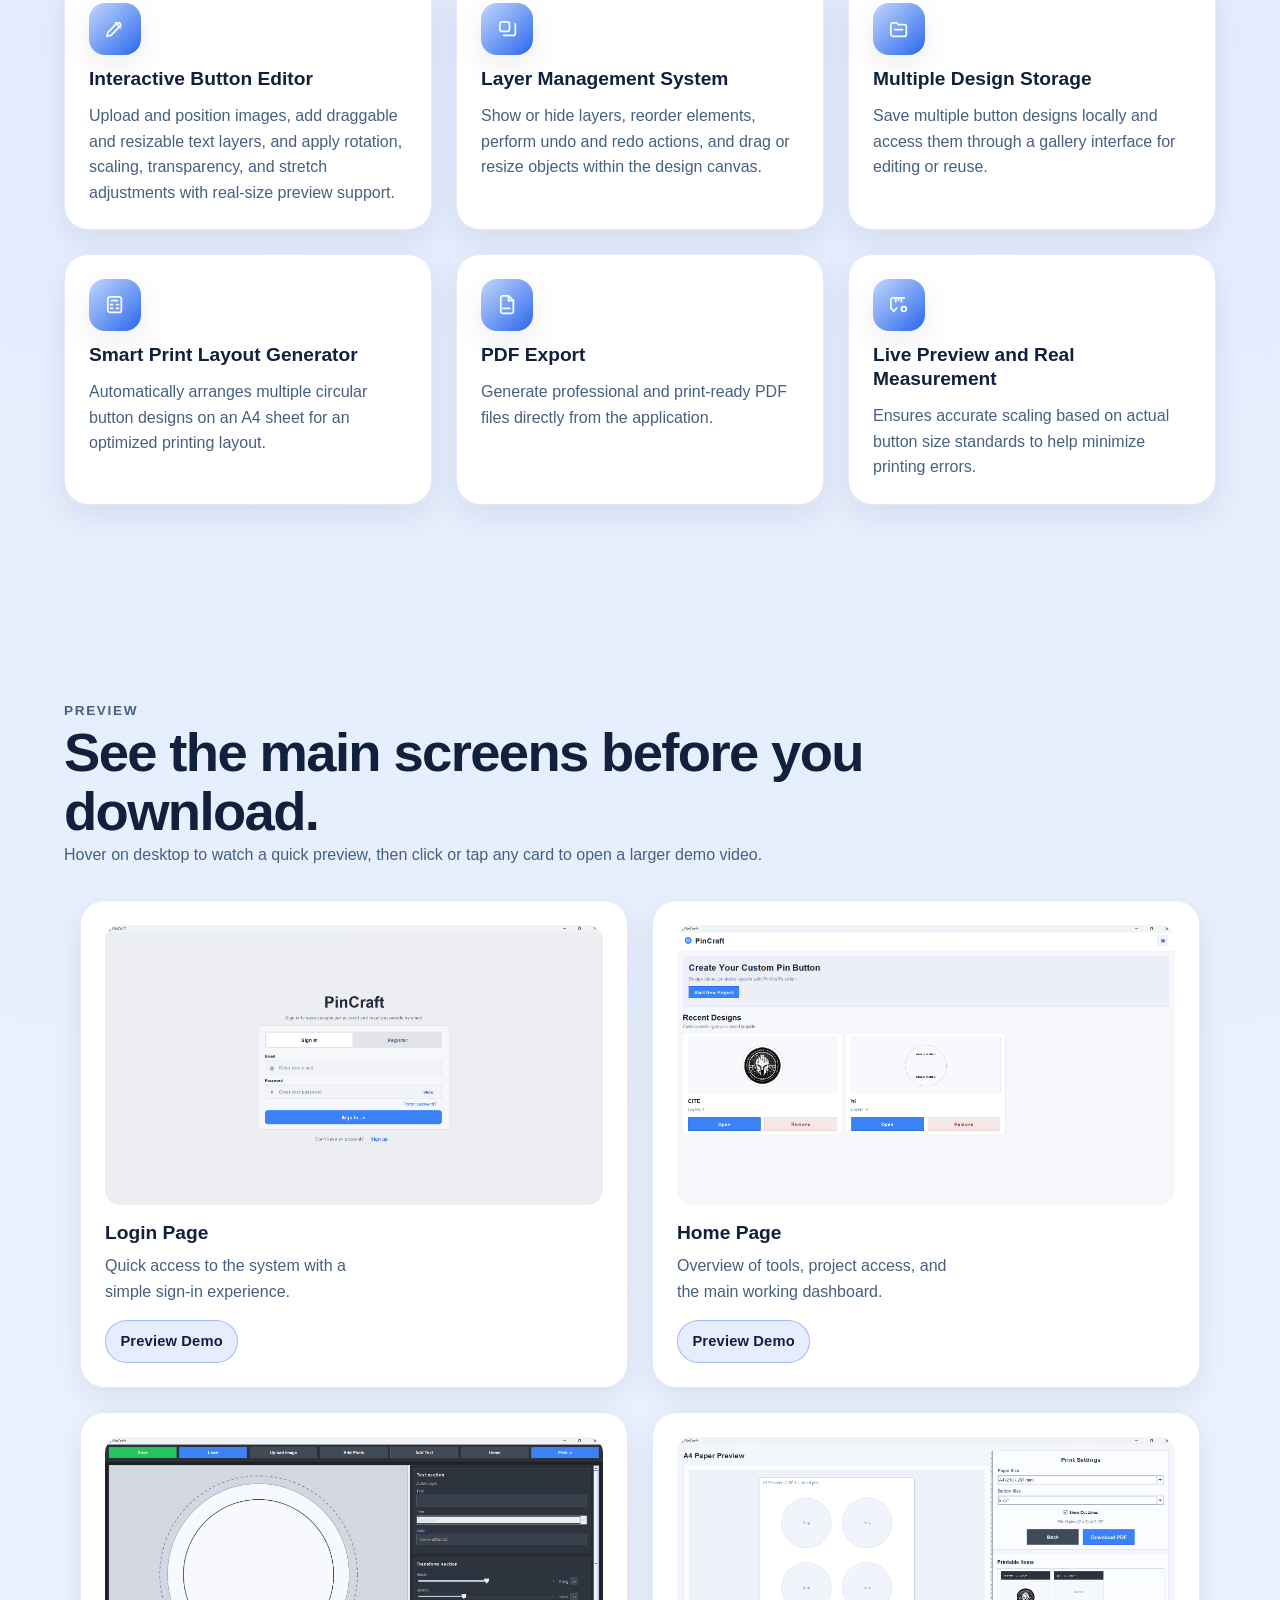
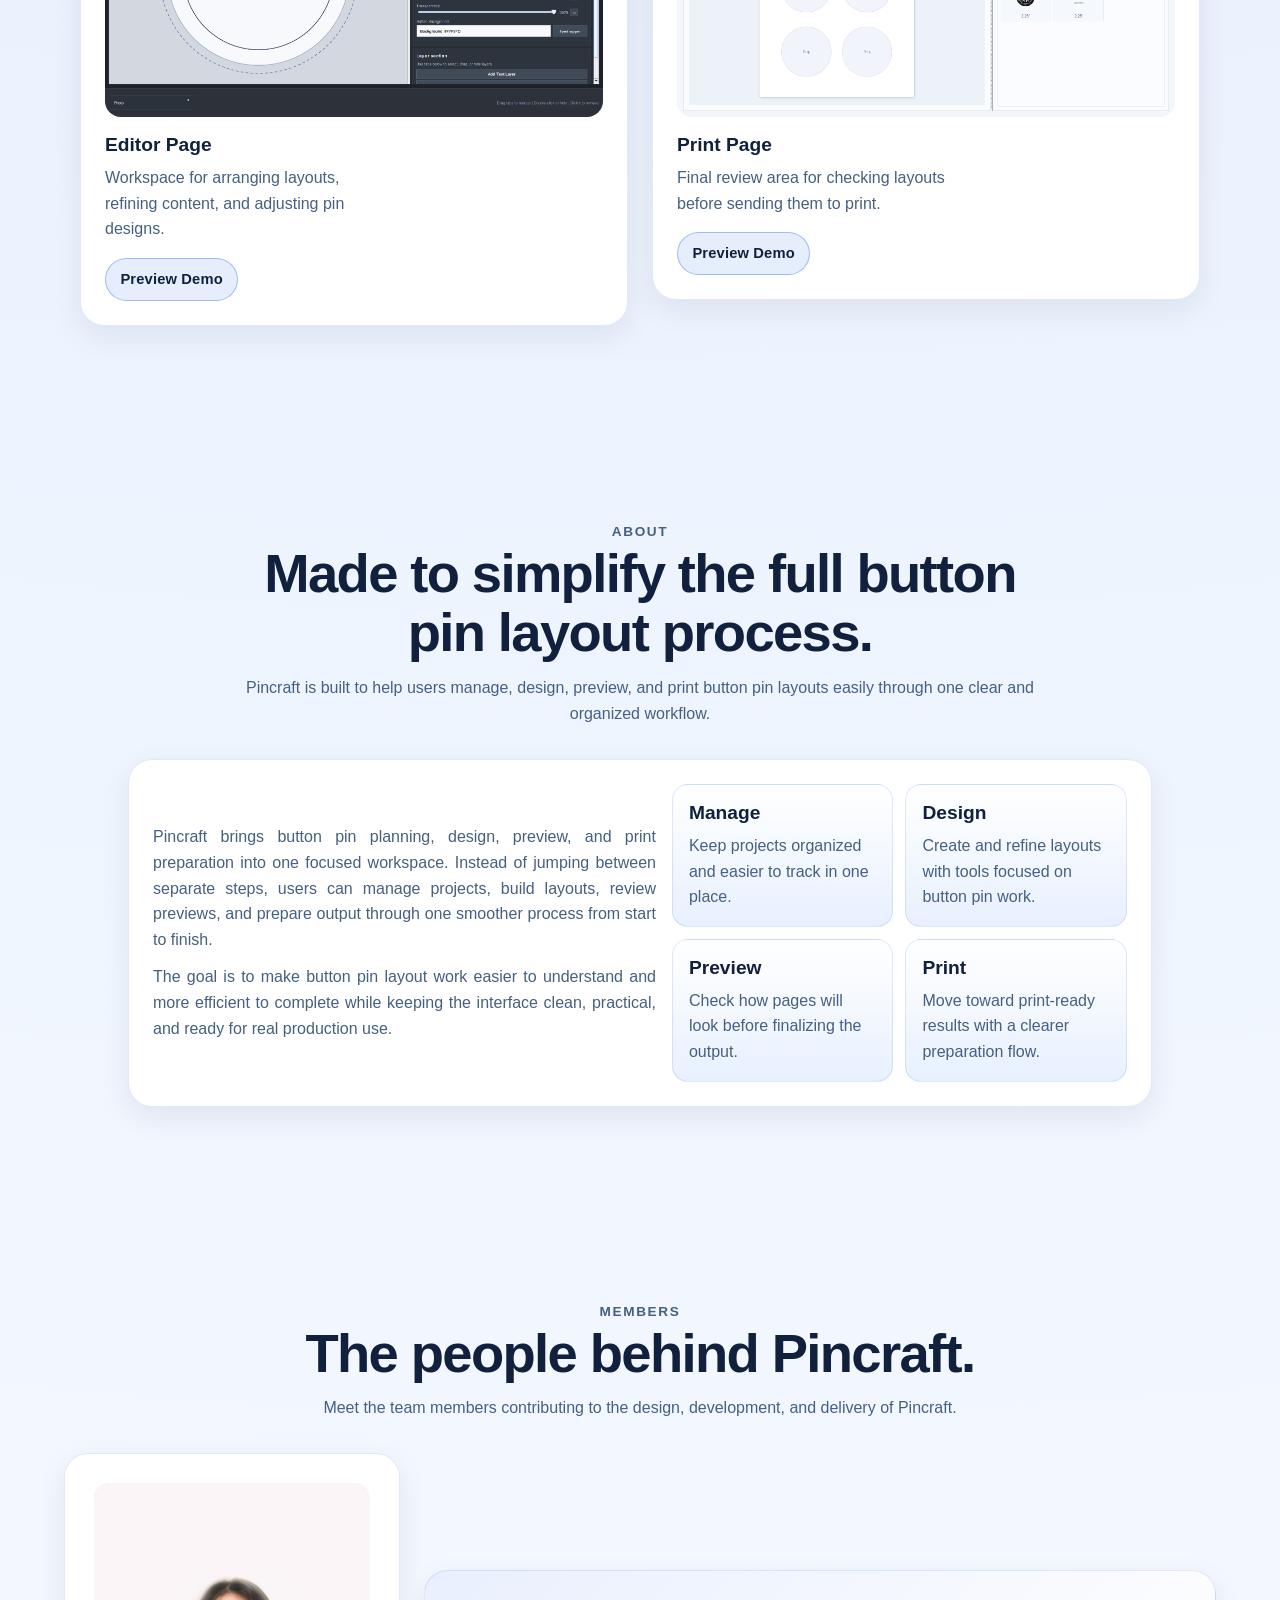
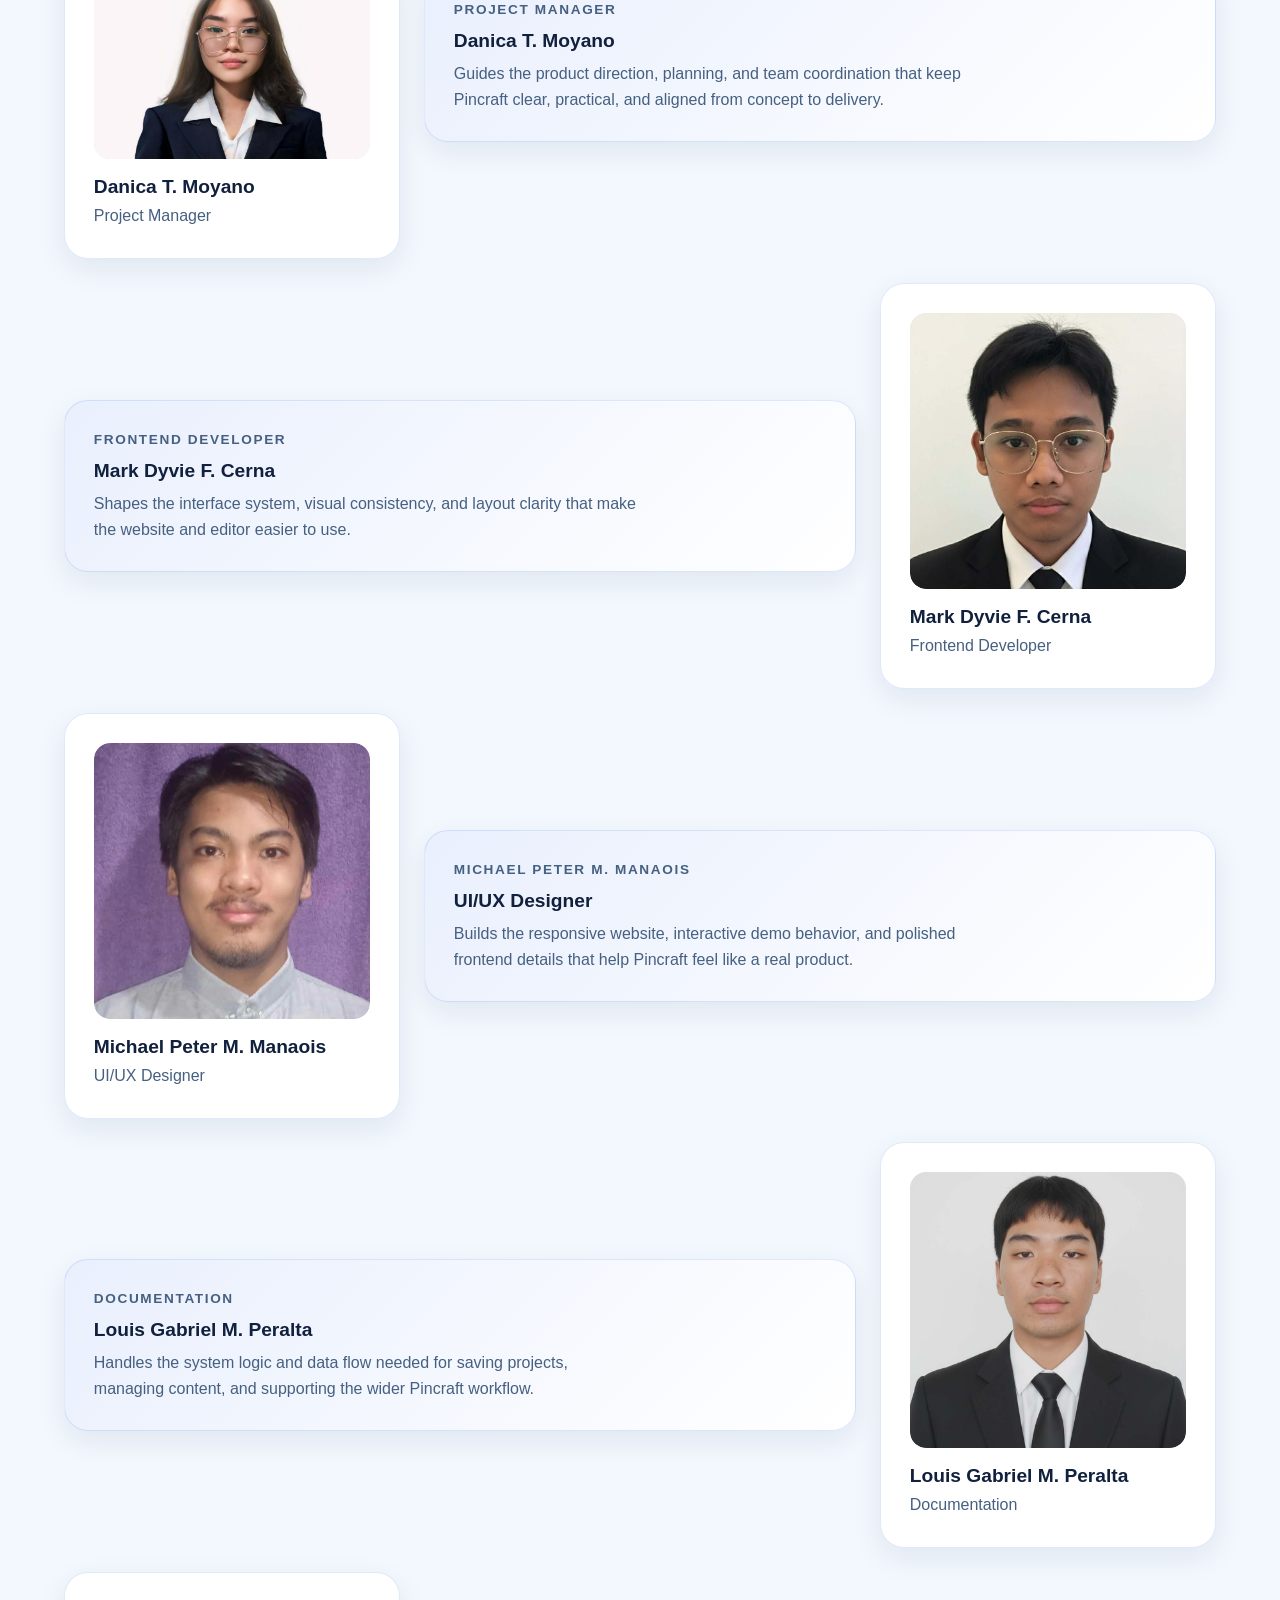
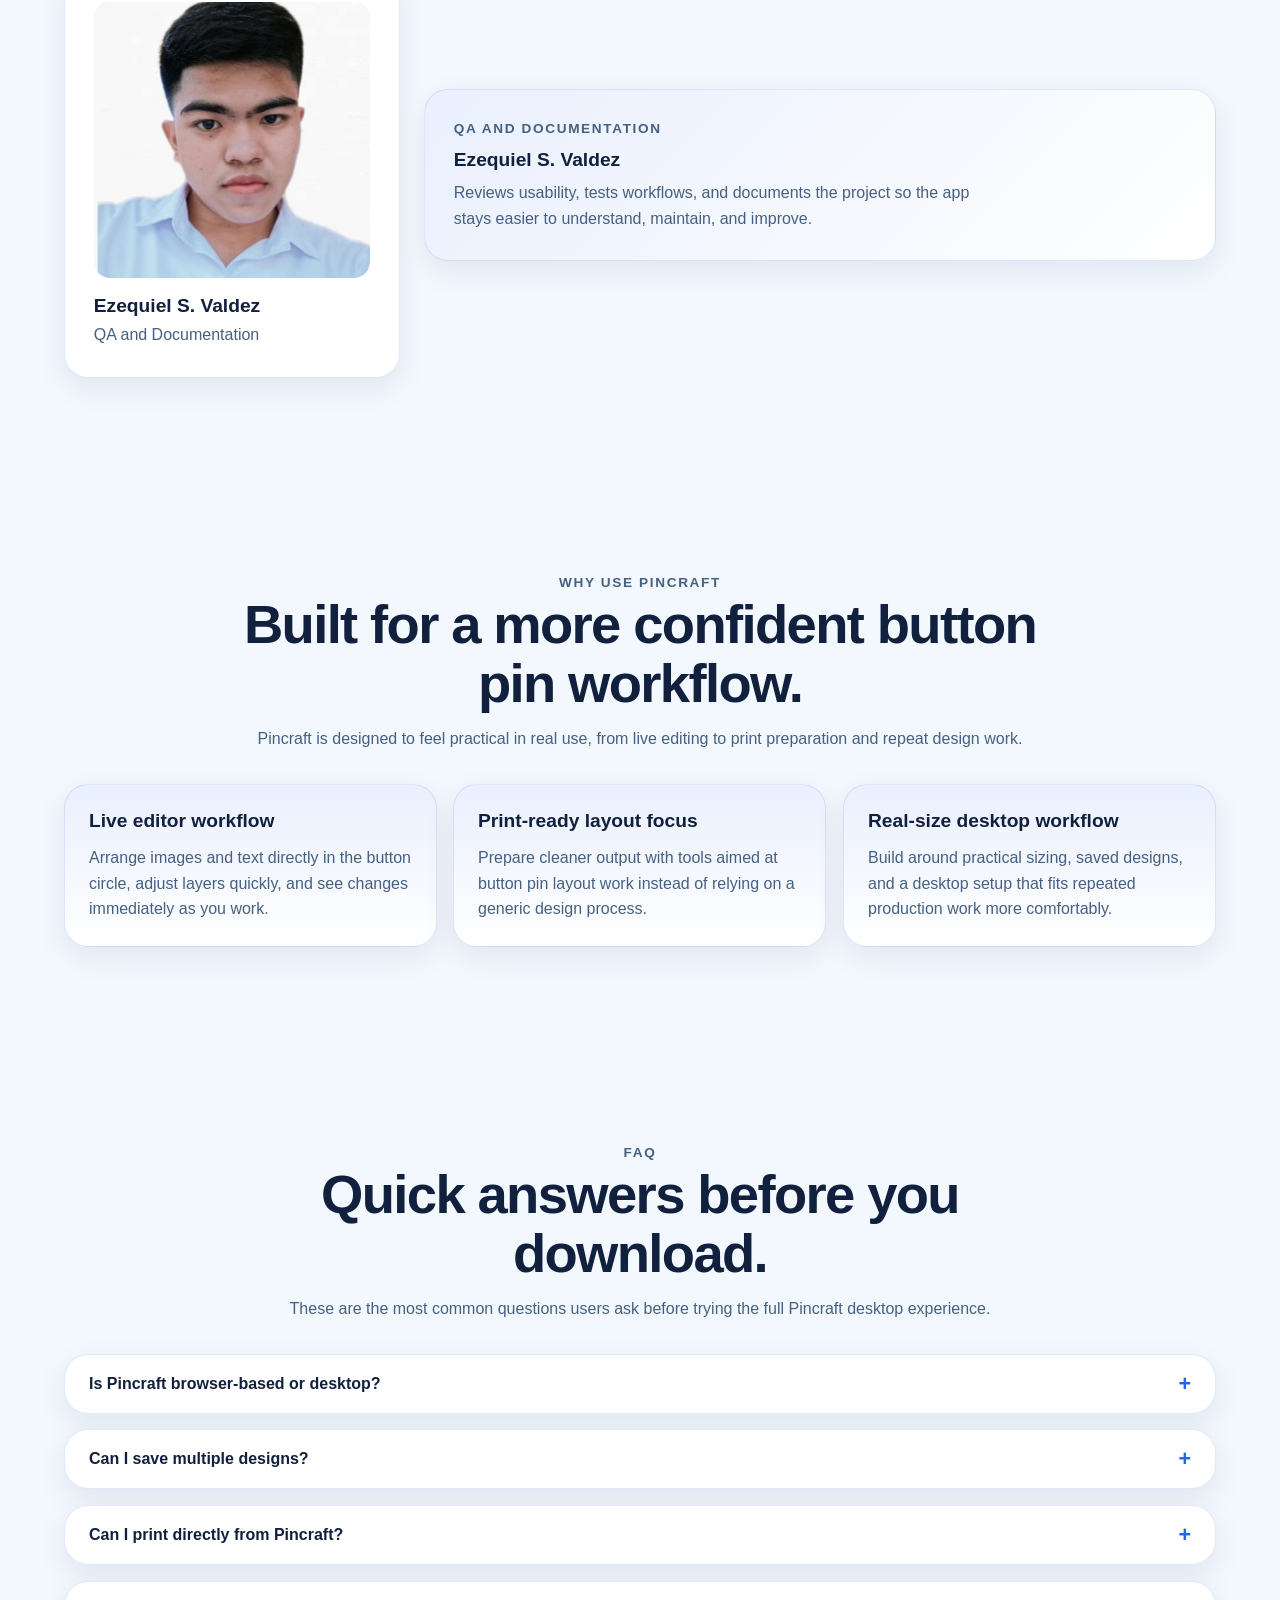
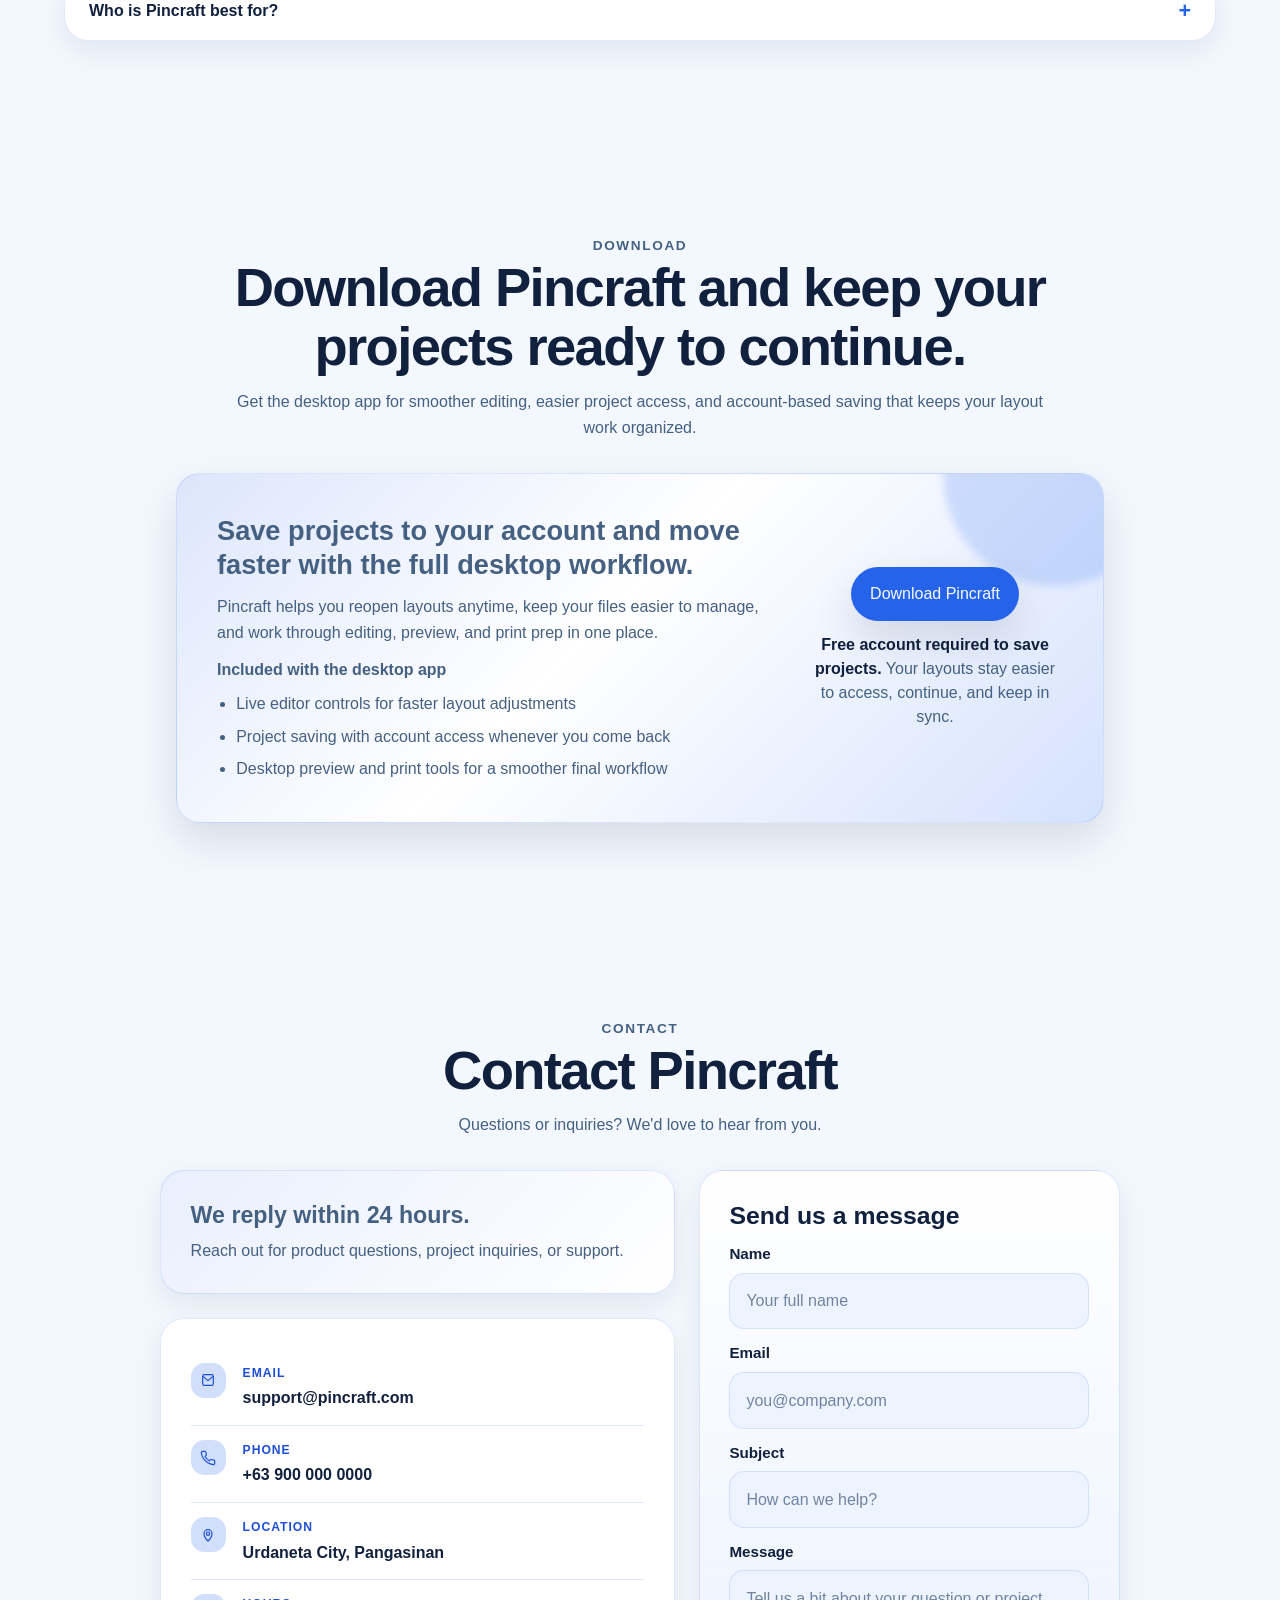
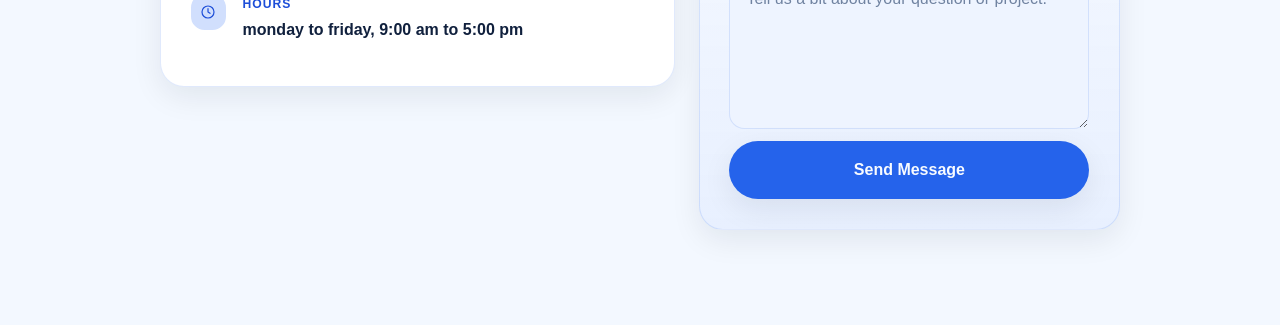
==== commit 6ab59d79: "giayos akong portfolio ni danica guys" ====
--- a/frontend/index.html
+++ b/frontend/index.html
@@ -472,7 +472,7 @@
       </div>
       <div class="members-list">
         <article class="member-showcase" data-reveal>
-          <a class="member-card member-card--link" href="mark.html" target="_blank" rel="noreferrer" aria-label="Open Member 1 portfolio">
+          <a class="member-card member-card--link" href="danica.html">
             <div class="member-card__media">
               <img src="assets/danica.jpg" alt="Profile photo placeholder for Member 1, Project Lead">
               <span class="member-card__fallback" aria-hidden="true"></span>
@@ -490,7 +490,7 @@
         </article>
 
         <article class="member-showcase" data-reveal>
-          <a class="member-card member-card--link" href="https://example.com/member-2" target="_blank" rel="noreferrer" aria-label="Open Member 2 portfolio">
+          <a class="member-card member-card--link" href="mark.html">
             <div class="member-card__media">
               <img src="assets/mark.jpg" alt="Profile photo placeholder for Member 2, UI Designer">
               <span class="member-card__fallback" aria-hidden="true"></span>
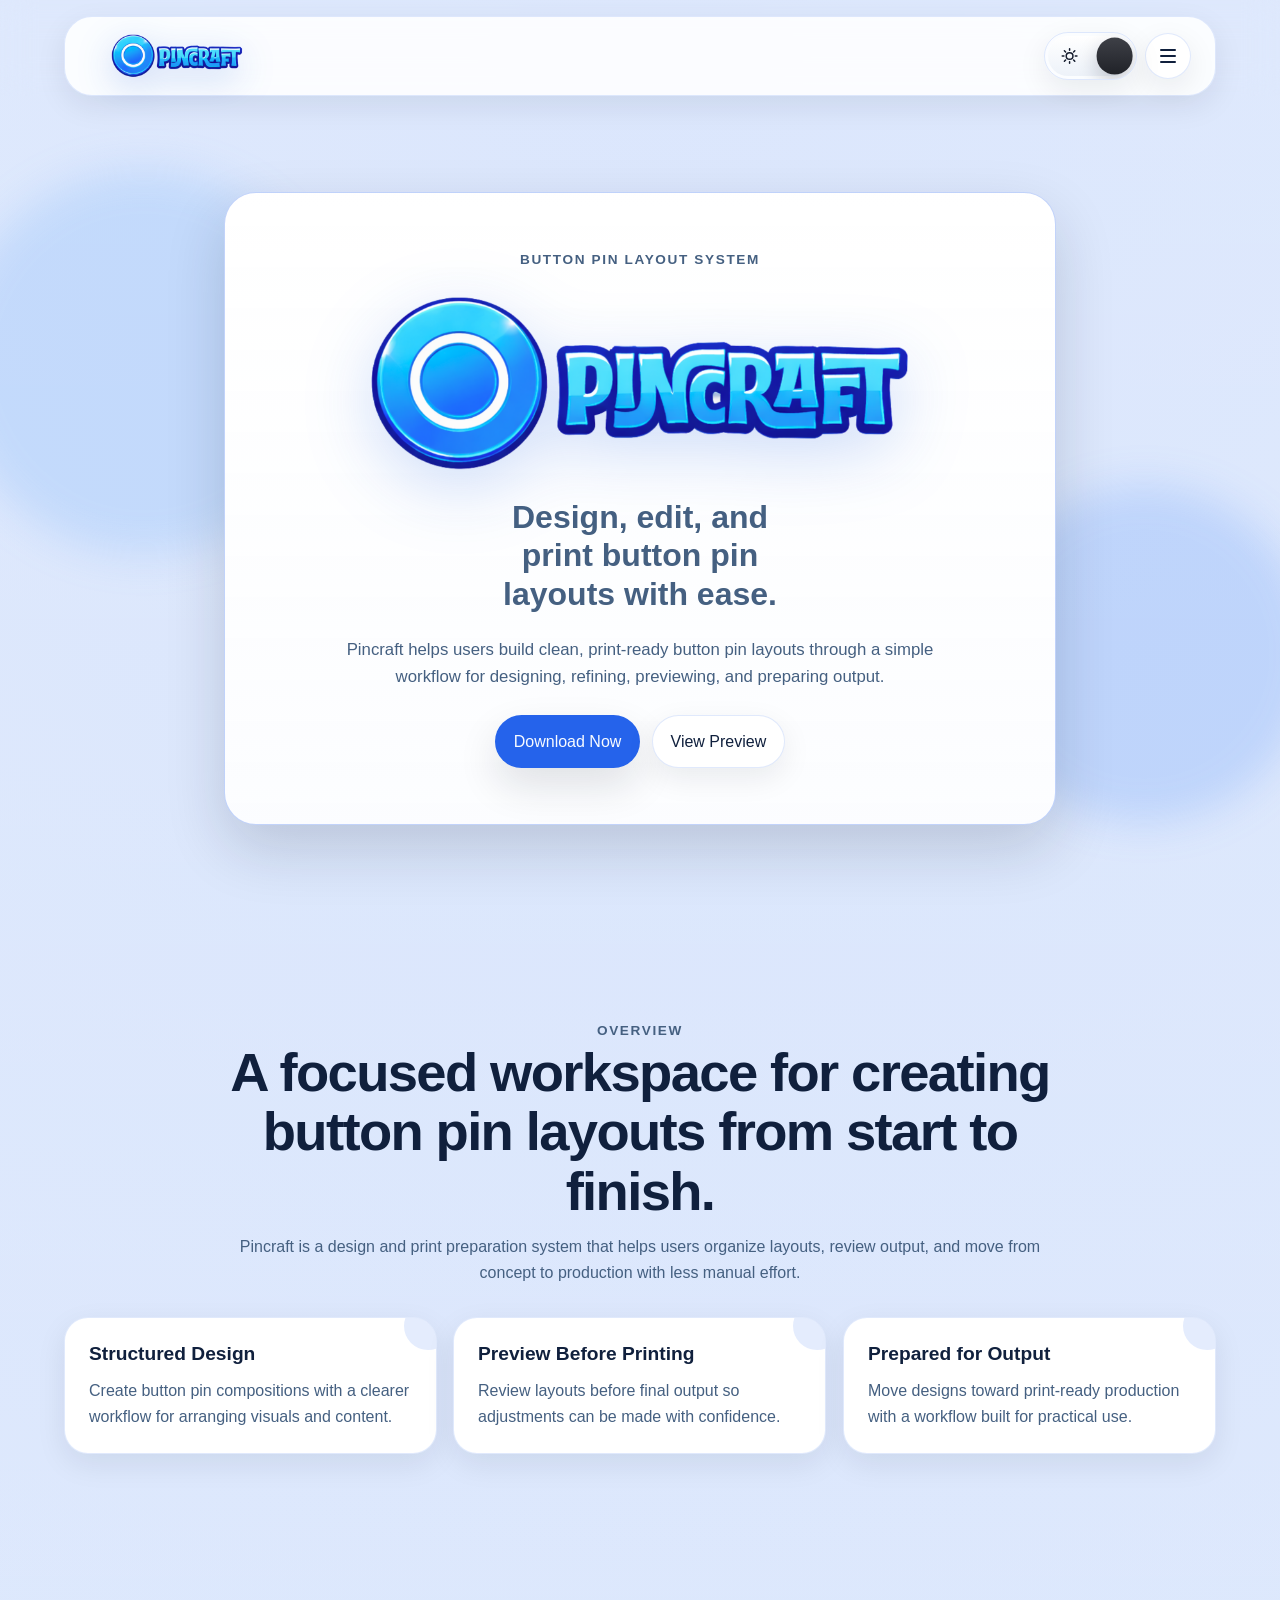
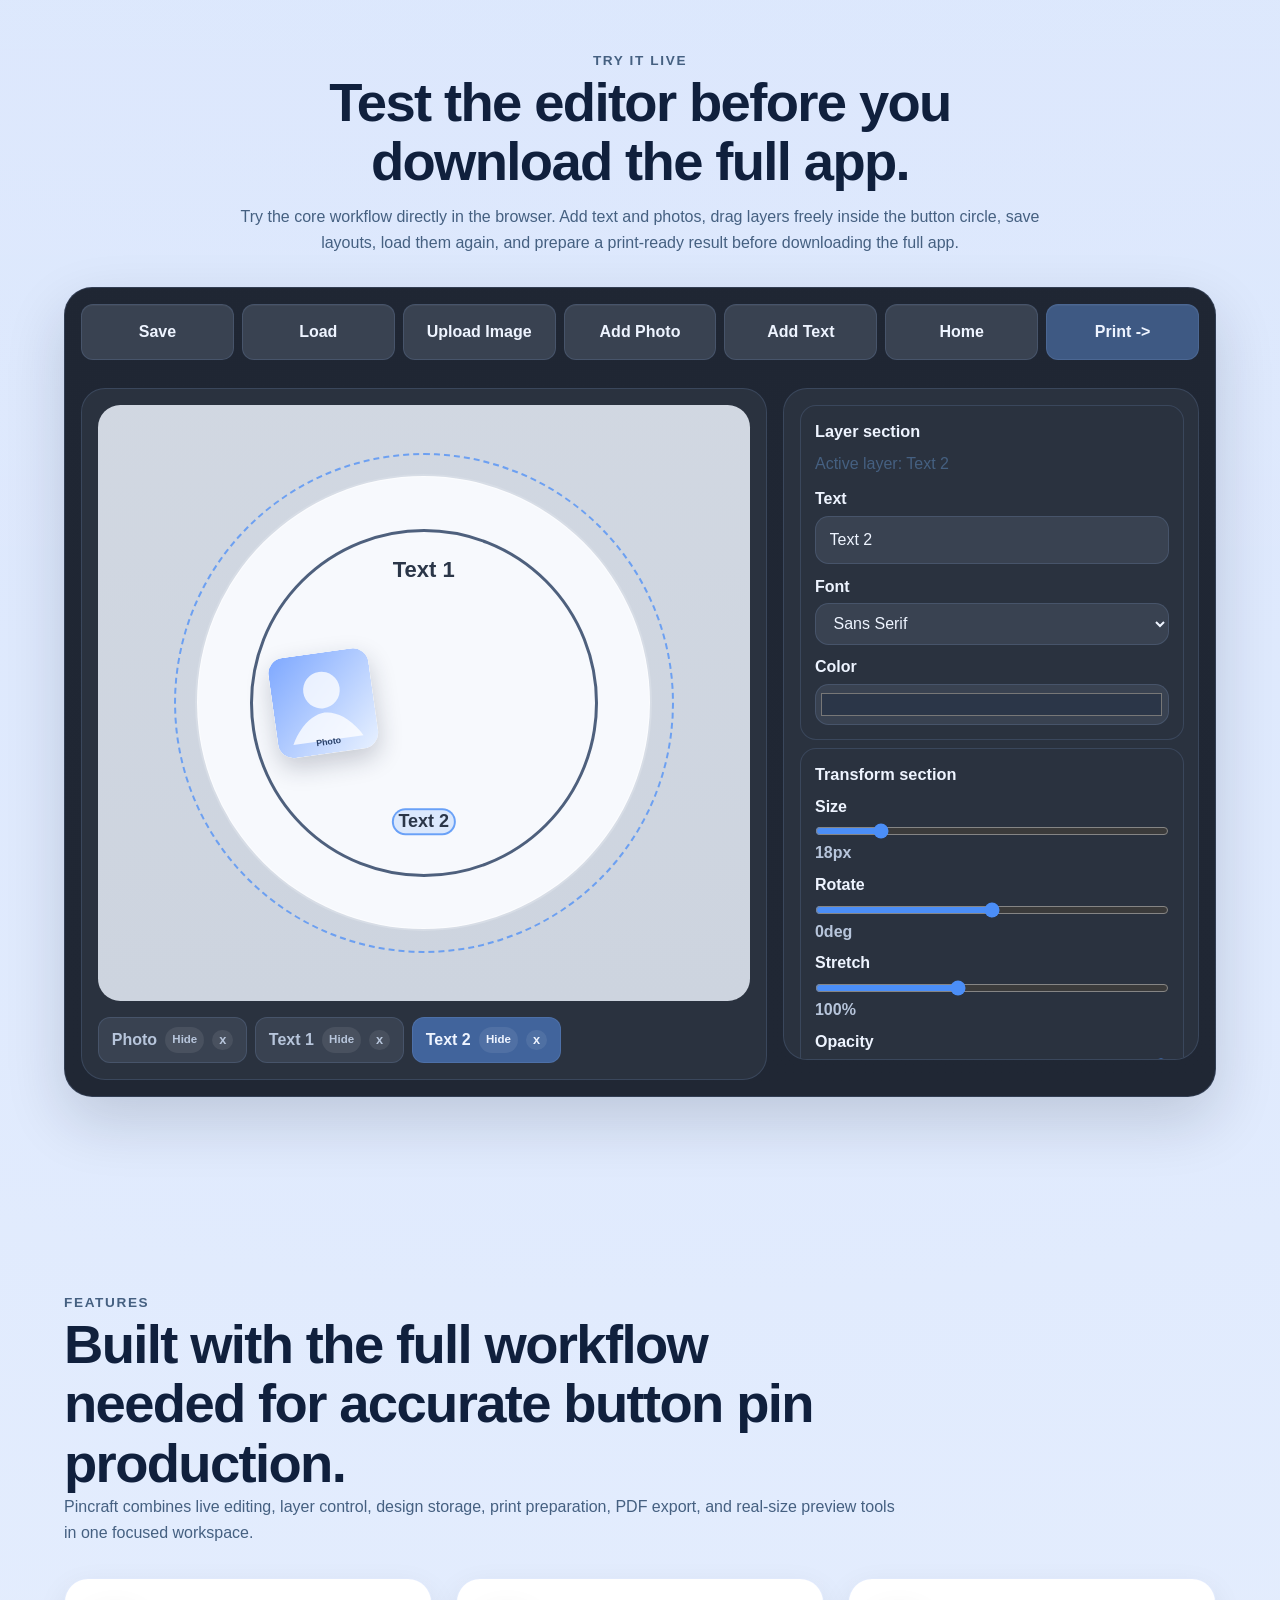
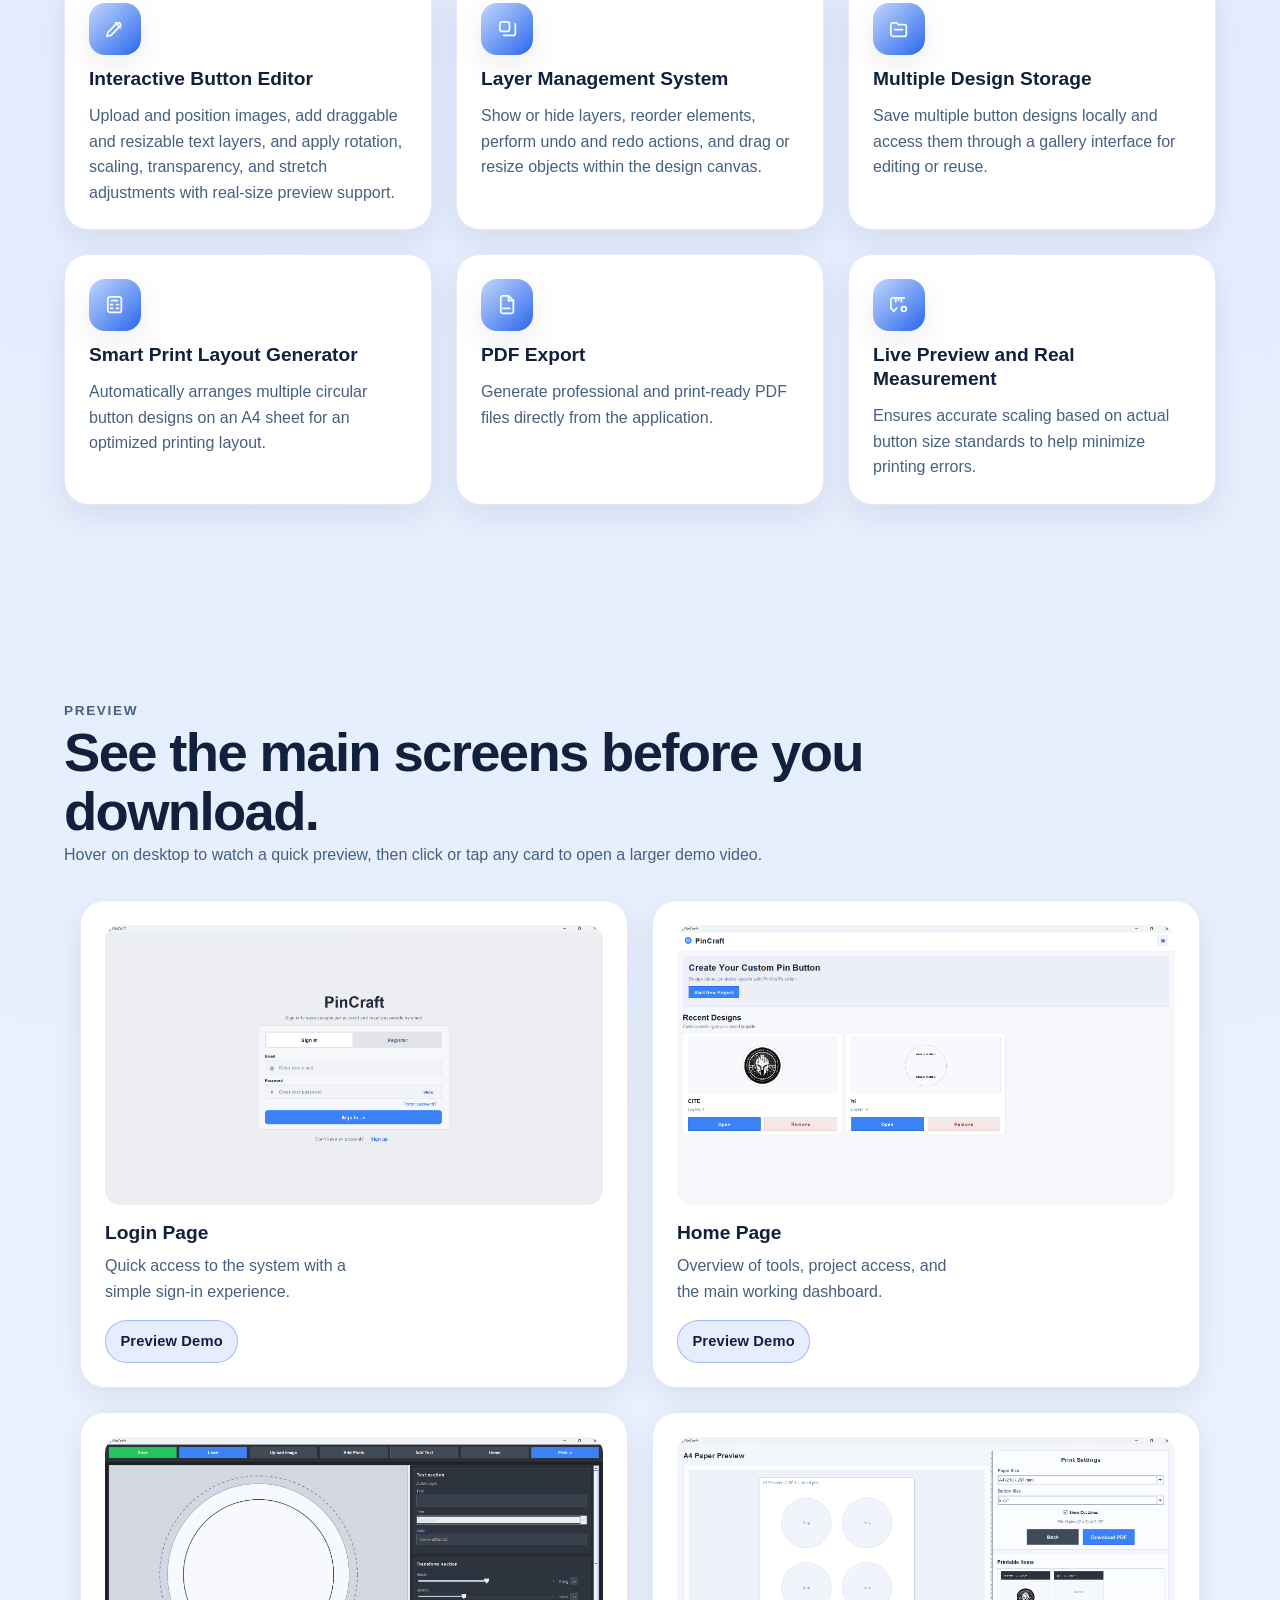
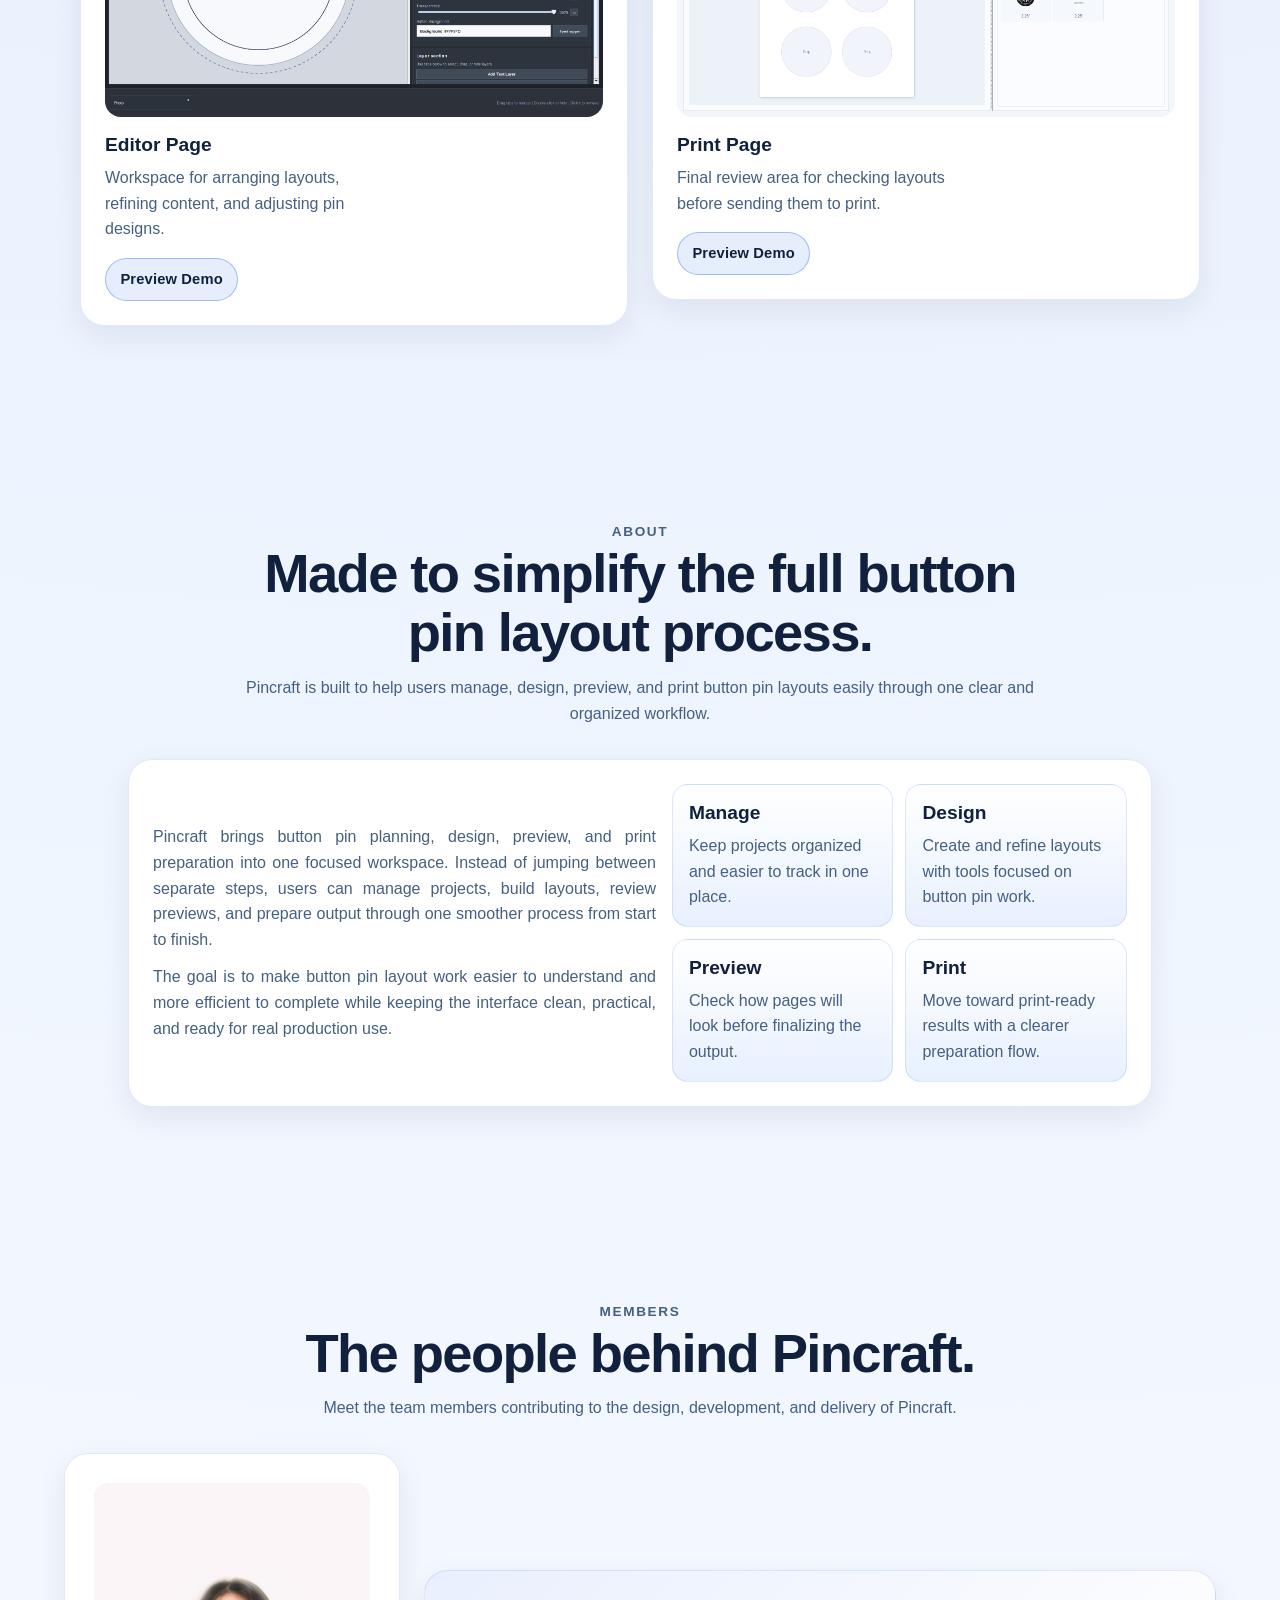
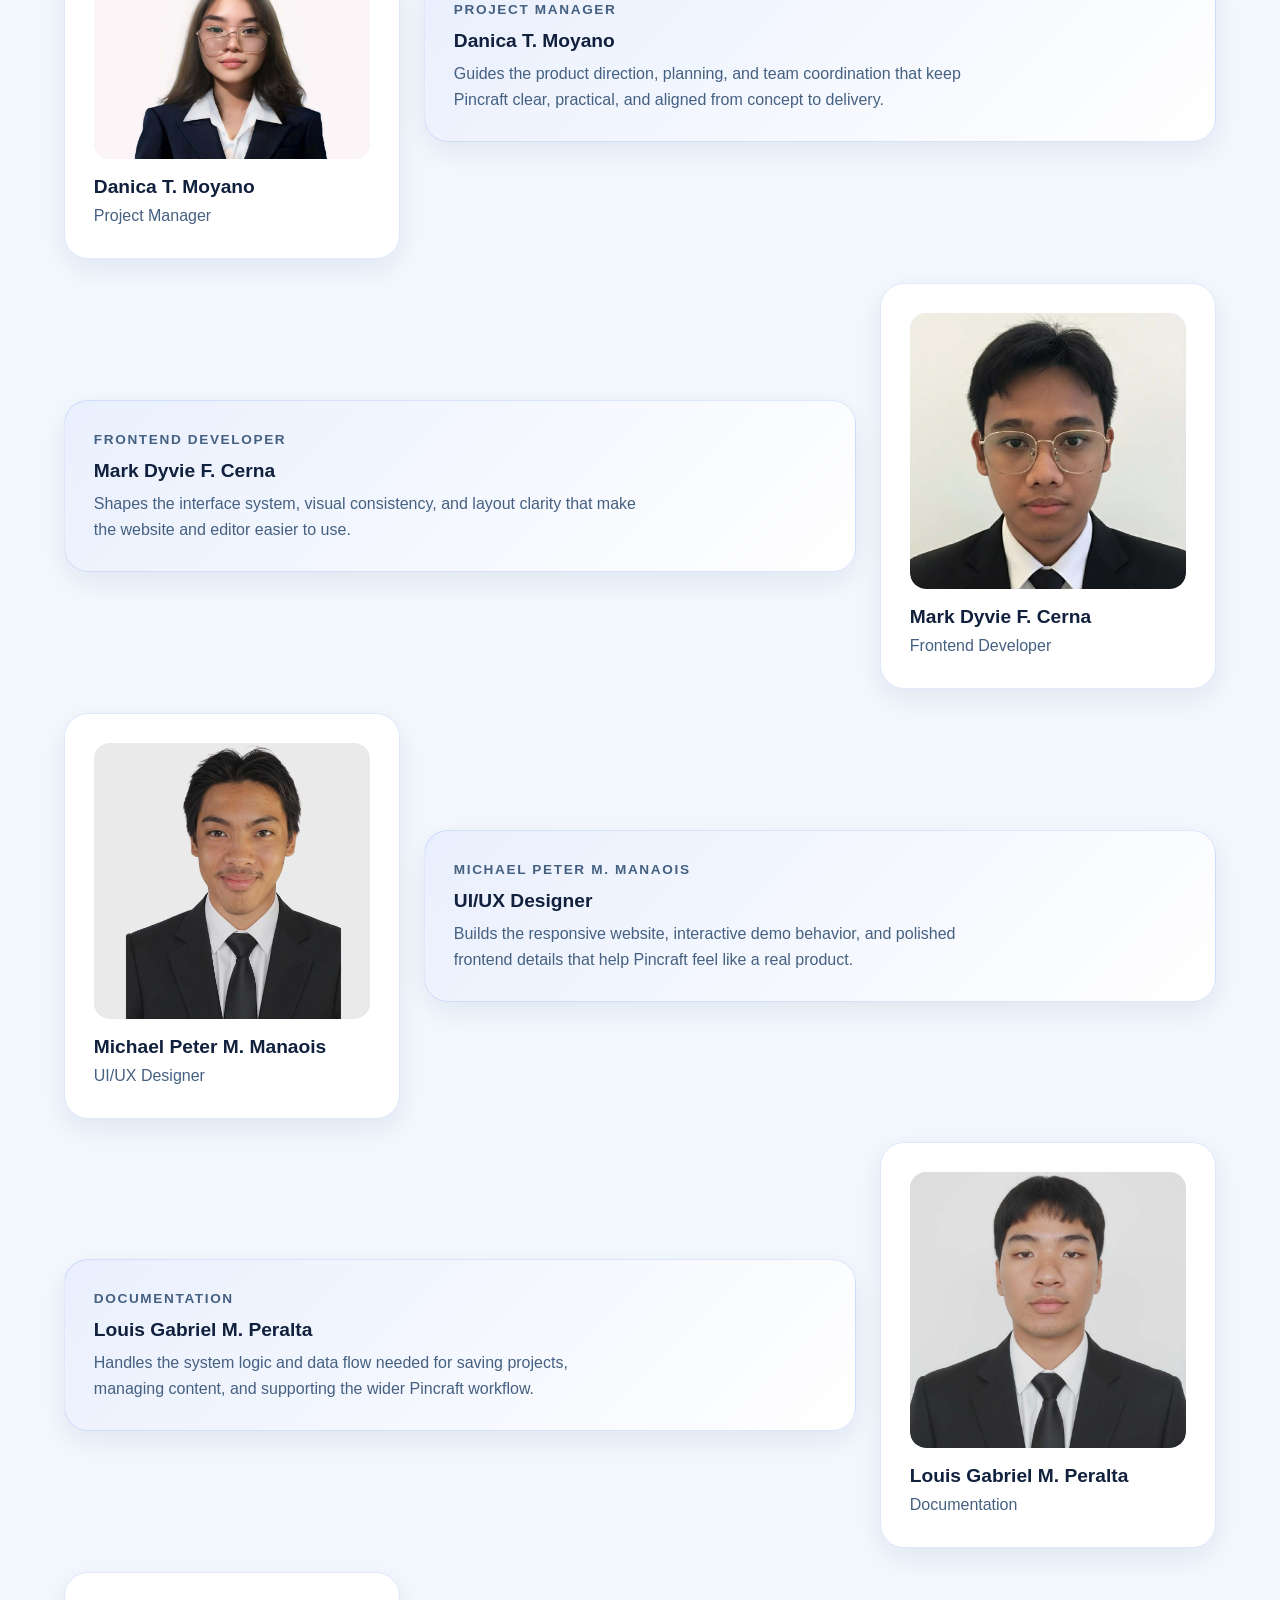
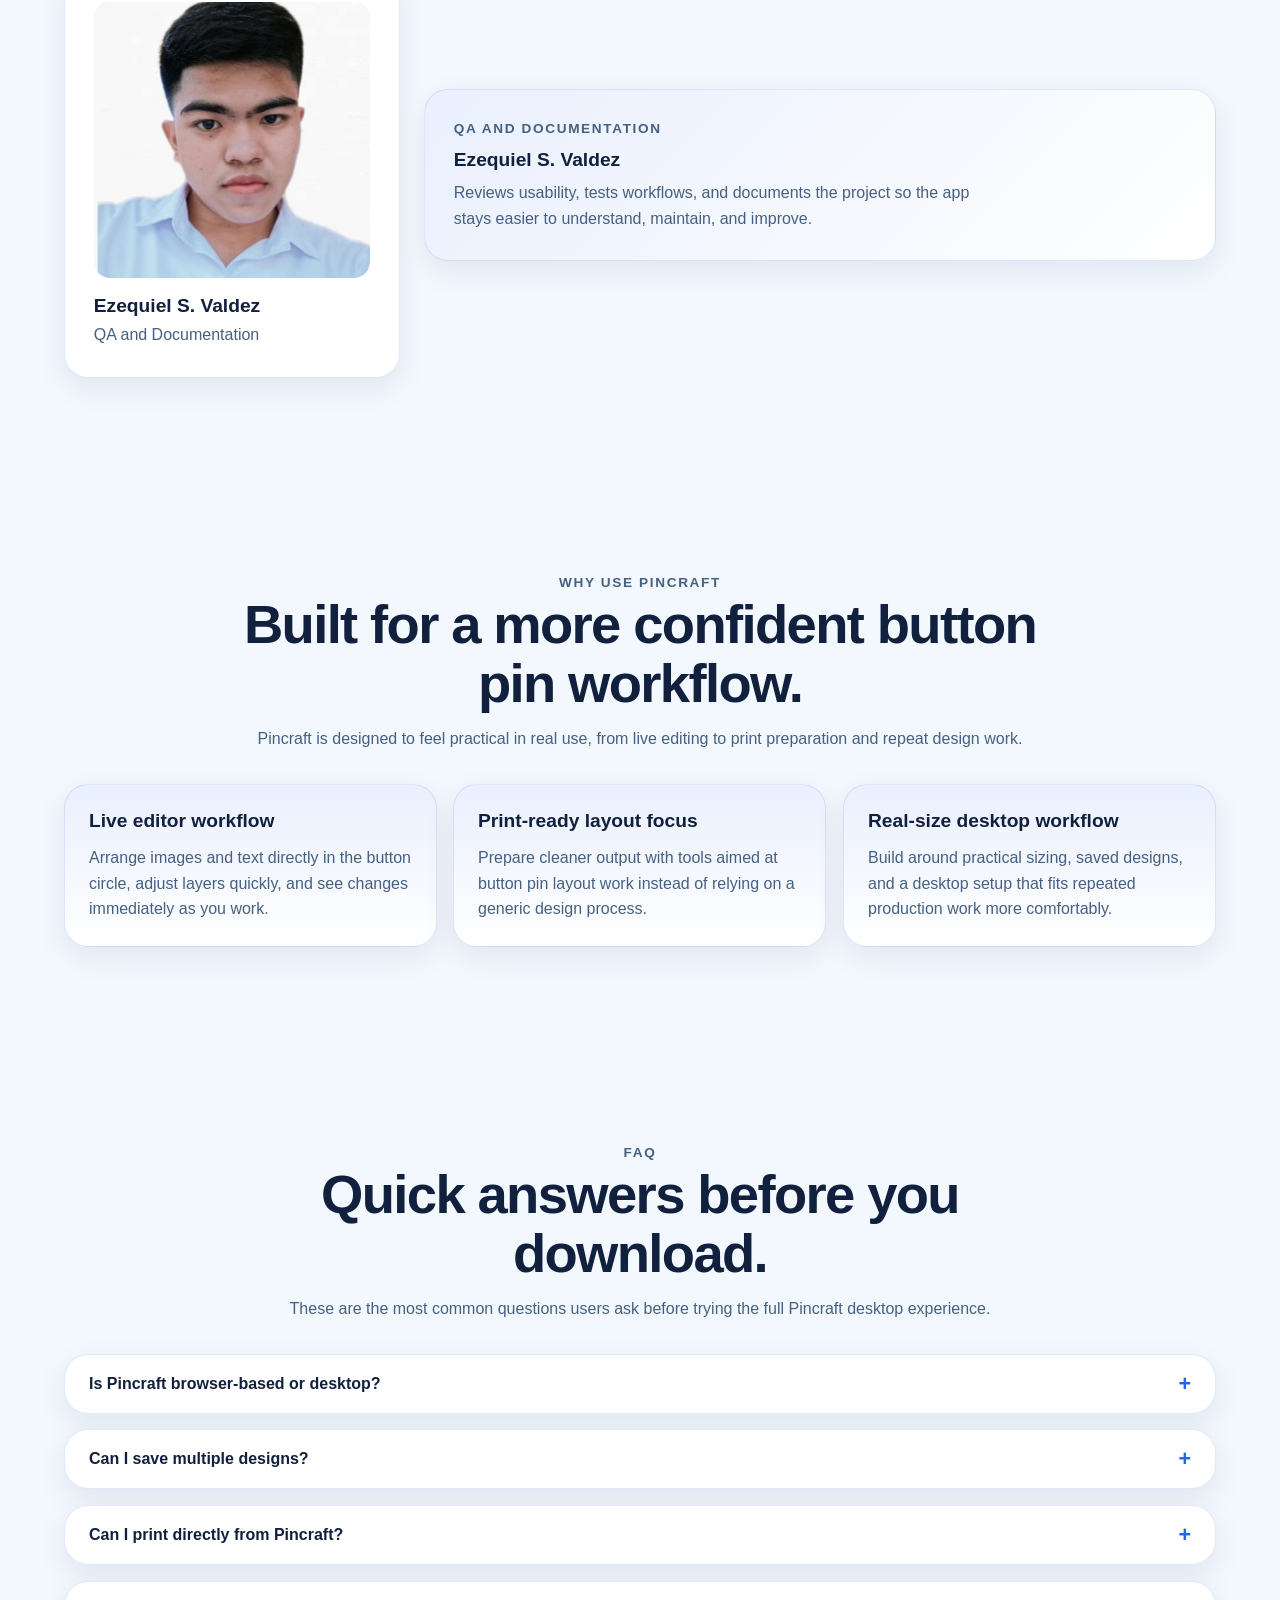
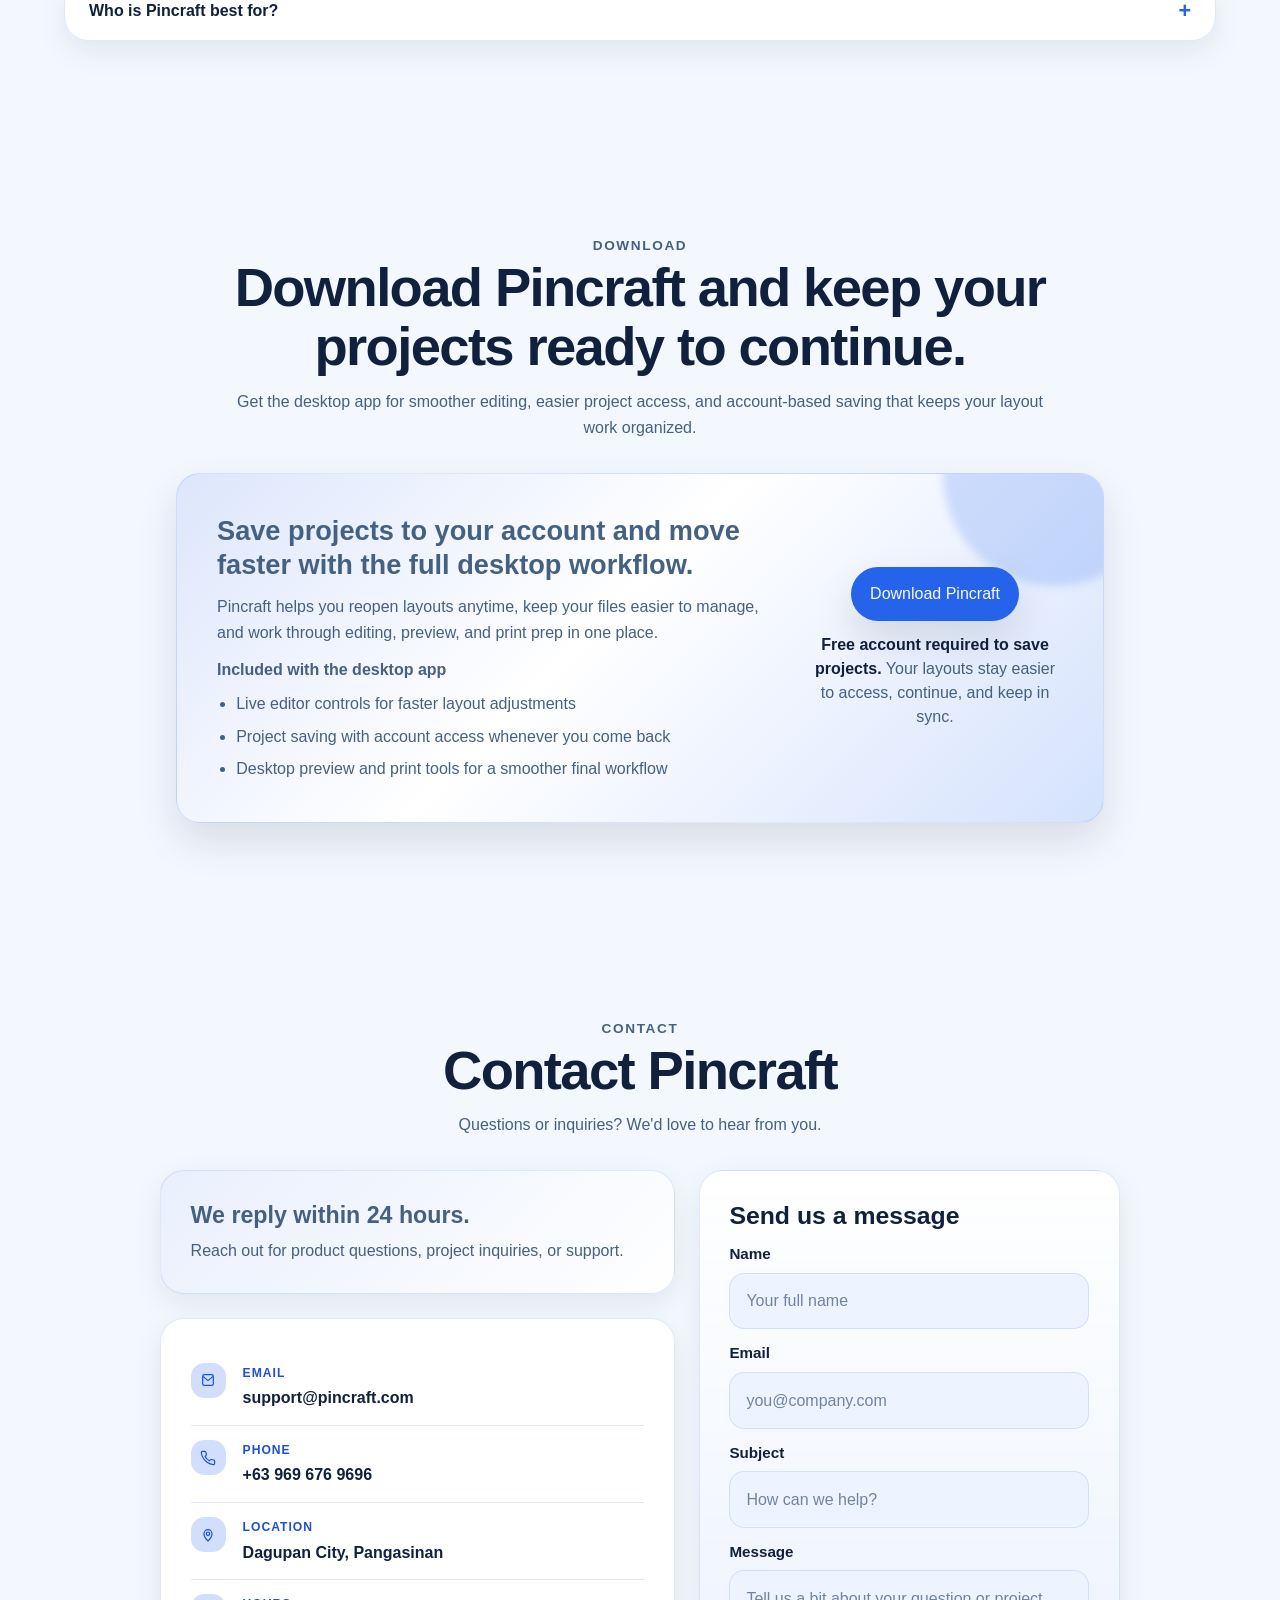
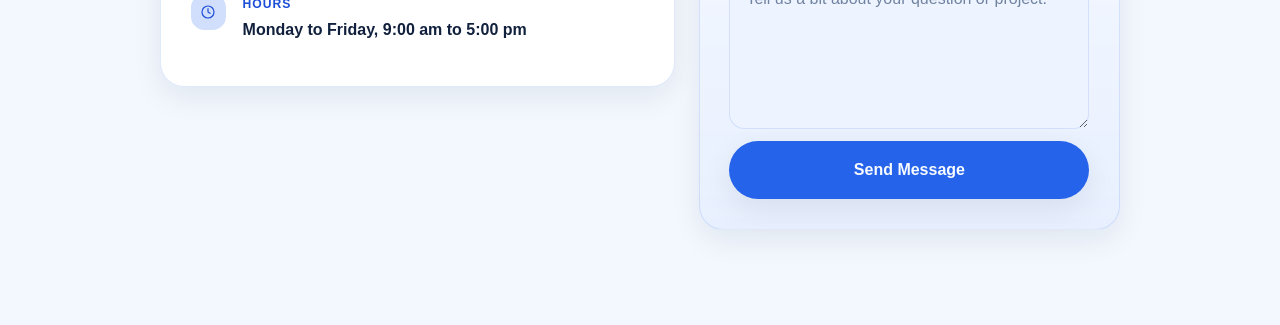
==== commit 6a40282d: "fixed portfolio of eze and michael" ====
--- a/frontend/index.html
+++ b/frontend/index.html
@@ -508,7 +508,7 @@
         </article>
 
         <article class="member-showcase" data-reveal>
-          <a class="member-card member-card--link" href="https://example.com/member-3" target="_blank" rel="noreferrer" aria-label="Open Member 3 portfolio">
+          <a class="member-card member-card--link" href="michael.html">
             <div class="member-card__media">
               <img src="assets/michael.jpg" alt="Profile photo placeholder for Member 3, Frontend Developer">
               <span class="member-card__fallback" aria-hidden="true"></span>
@@ -544,7 +544,7 @@
         </article>
 
         <article class="member-showcase" data-reveal>
-          <a class="member-card member-card--link" href="https://example.com/member-5" target="_blank" rel="noreferrer" aria-label="Open Member 5 portfolio">
+          <a class="member-card member-card--link" href="ezequiel.html">
             <div class="member-card__media">
               <img src="assets/ezequiel.jpg" alt="Profile photo placeholder for Member 5, QA and Documentation">
               <span class="member-card__fallback" aria-hidden="true"></span>
@@ -702,7 +702,7 @@
                 </svg>
               </span>
               <span class="contact-item__label">phone</span>
-              <p>+63 900 000 0000</p>
+              <p>+63 969 676 9696</p>
             </div>
             <div class="contact-item">
               <span class="contact-item__icon" aria-hidden="true">
@@ -712,7 +712,7 @@
                 </svg>
               </span>
               <span class="contact-item__label">location</span>
-              <p>Urdaneta City, Pangasinan</p>
+              <p>Dagupan City, Pangasinan</p>
             </div>
             <div class="contact-item">
               <span class="contact-item__icon" aria-hidden="true">
@@ -722,7 +722,7 @@
                 </svg>
               </span>
               <span class="contact-item__label">hours</span>
-              <p>monday to friday, 9:00 am to 5:00 pm</p>
+              <p>Monday to Friday, 9:00 am to 5:00 pm</p>
             </div>
           </div>
         </div>
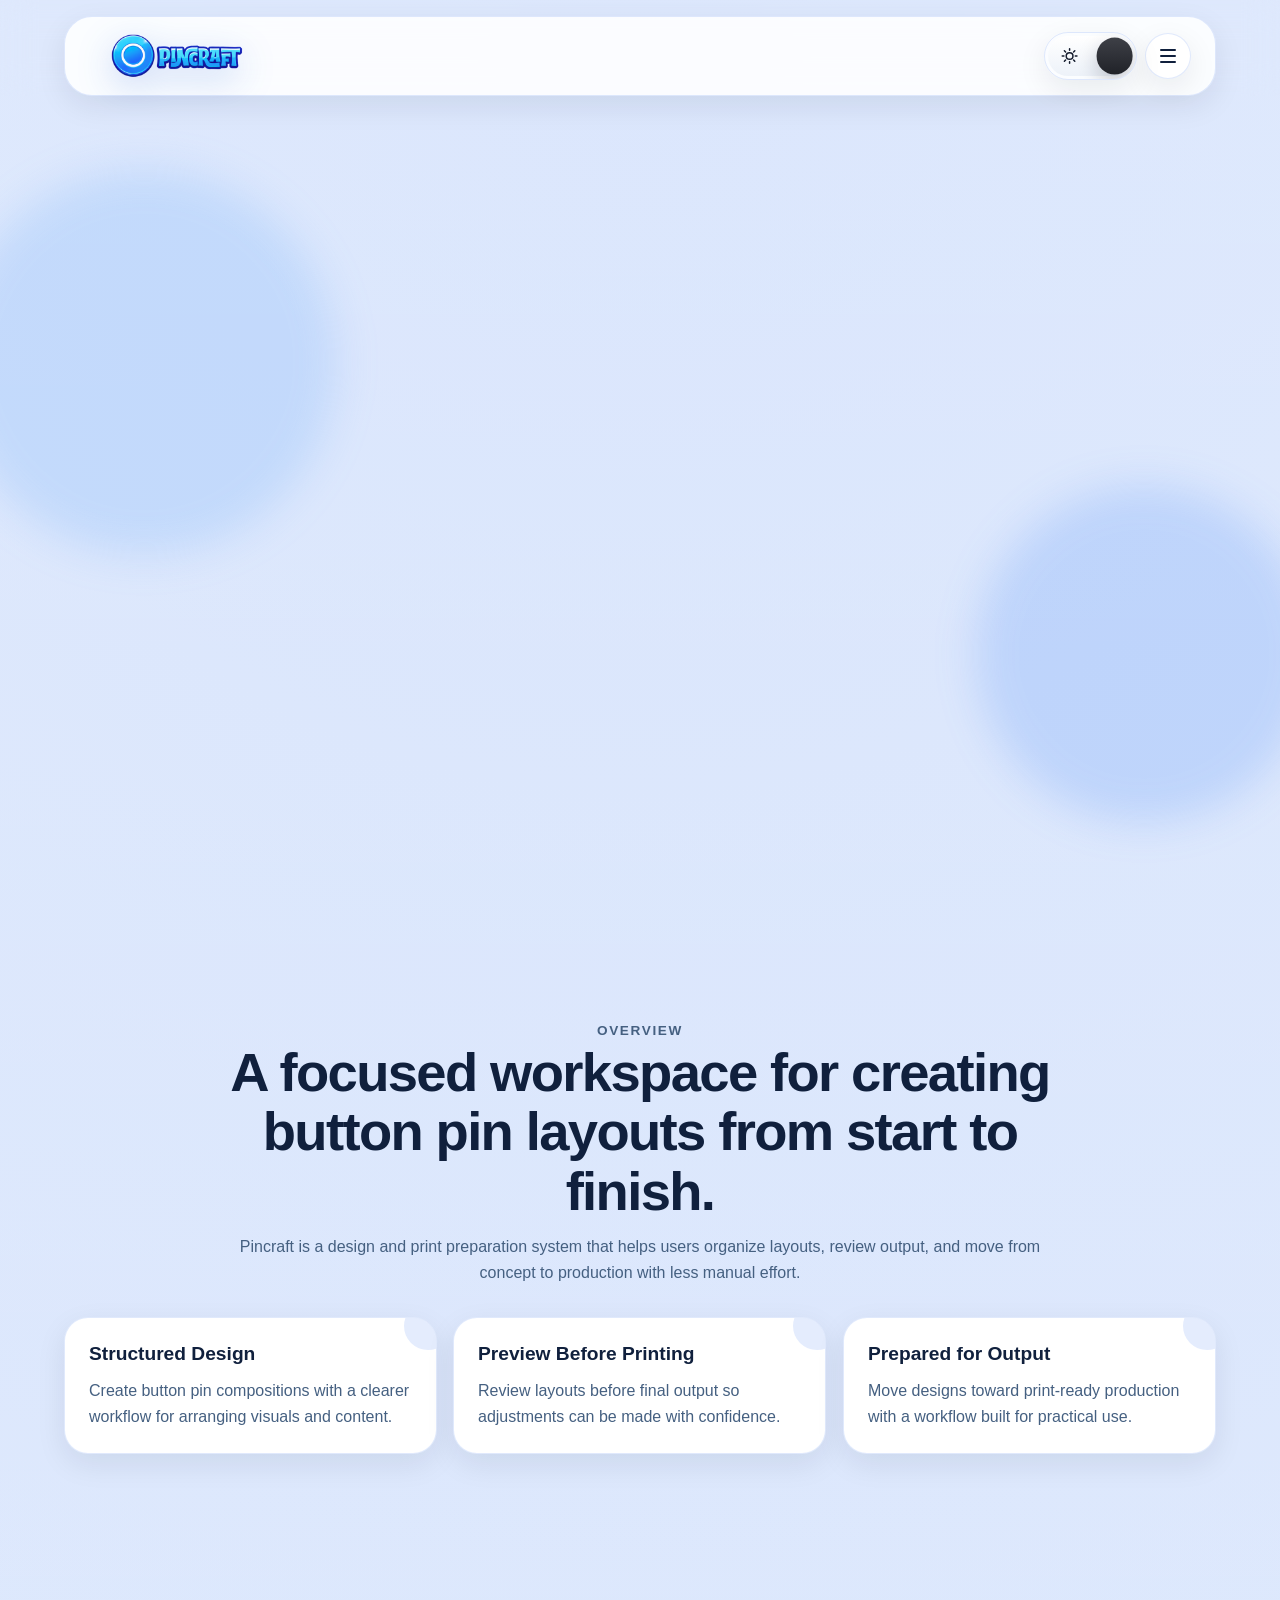
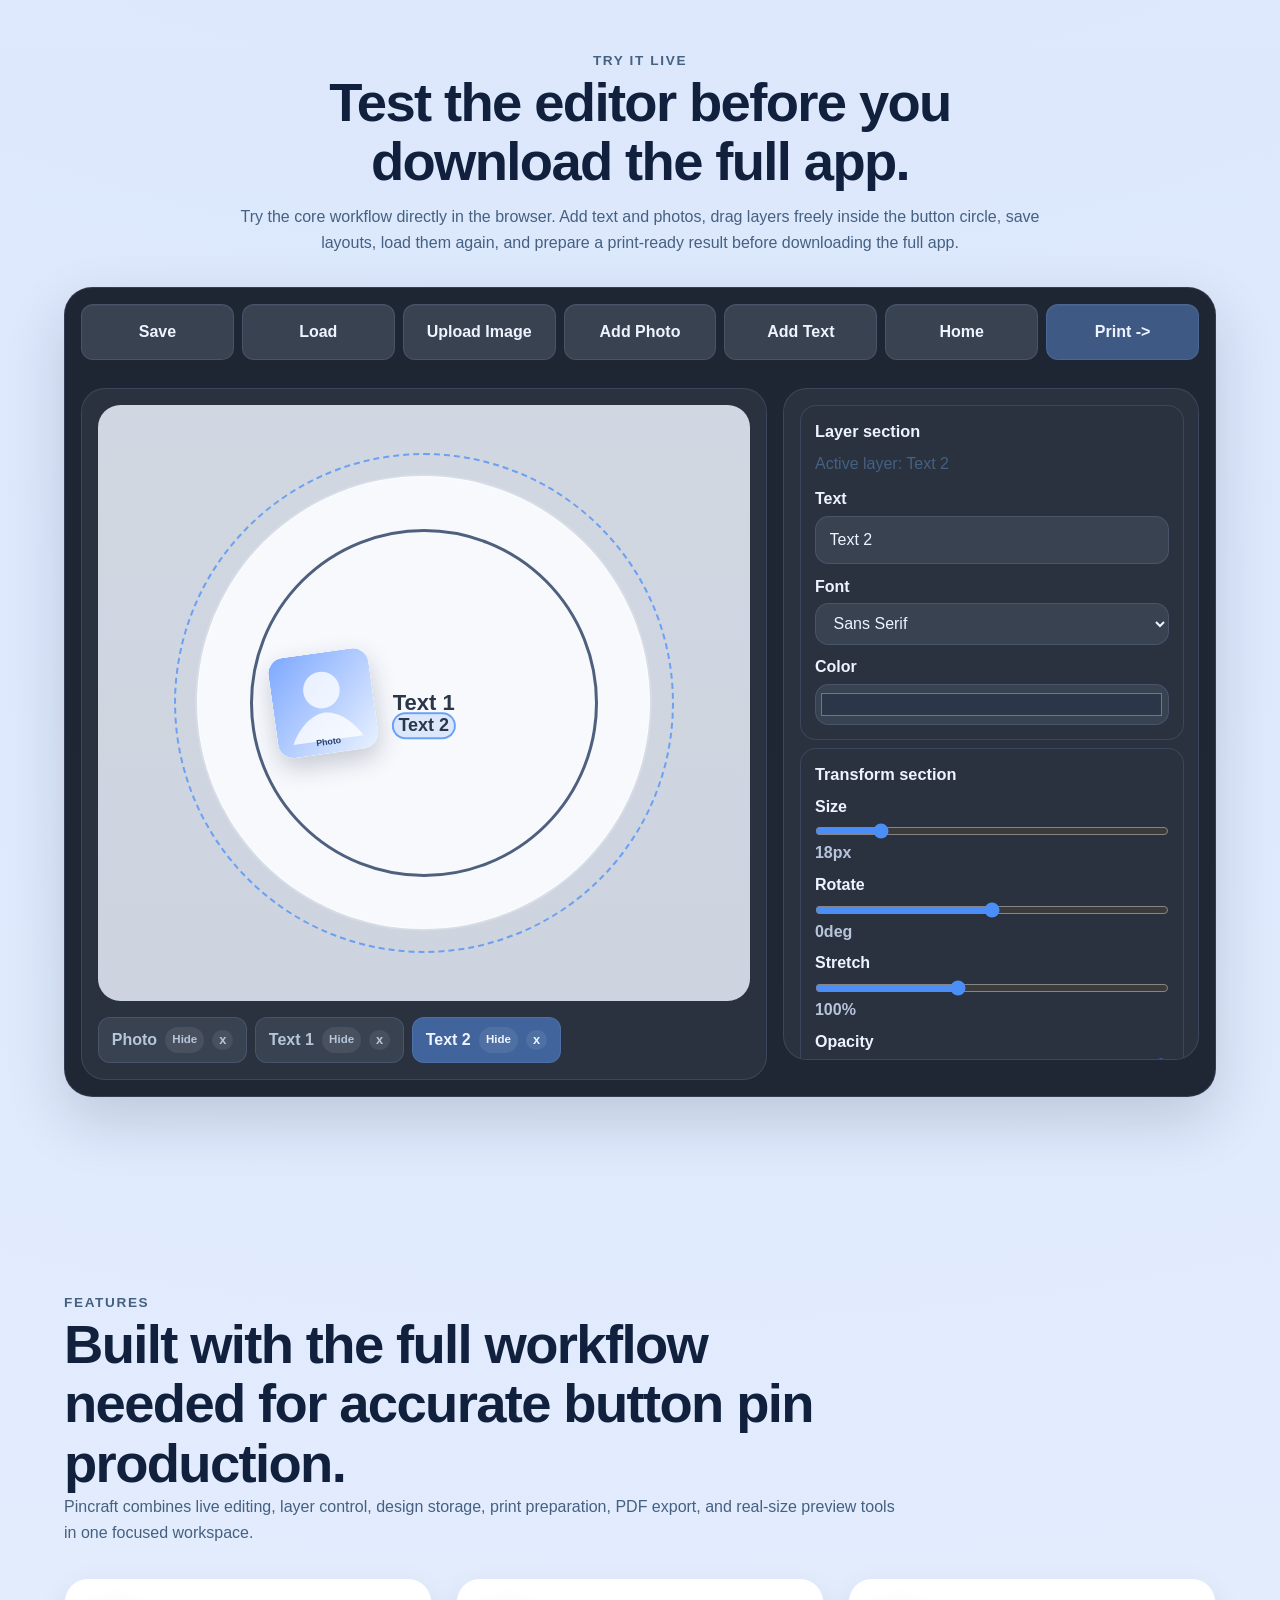
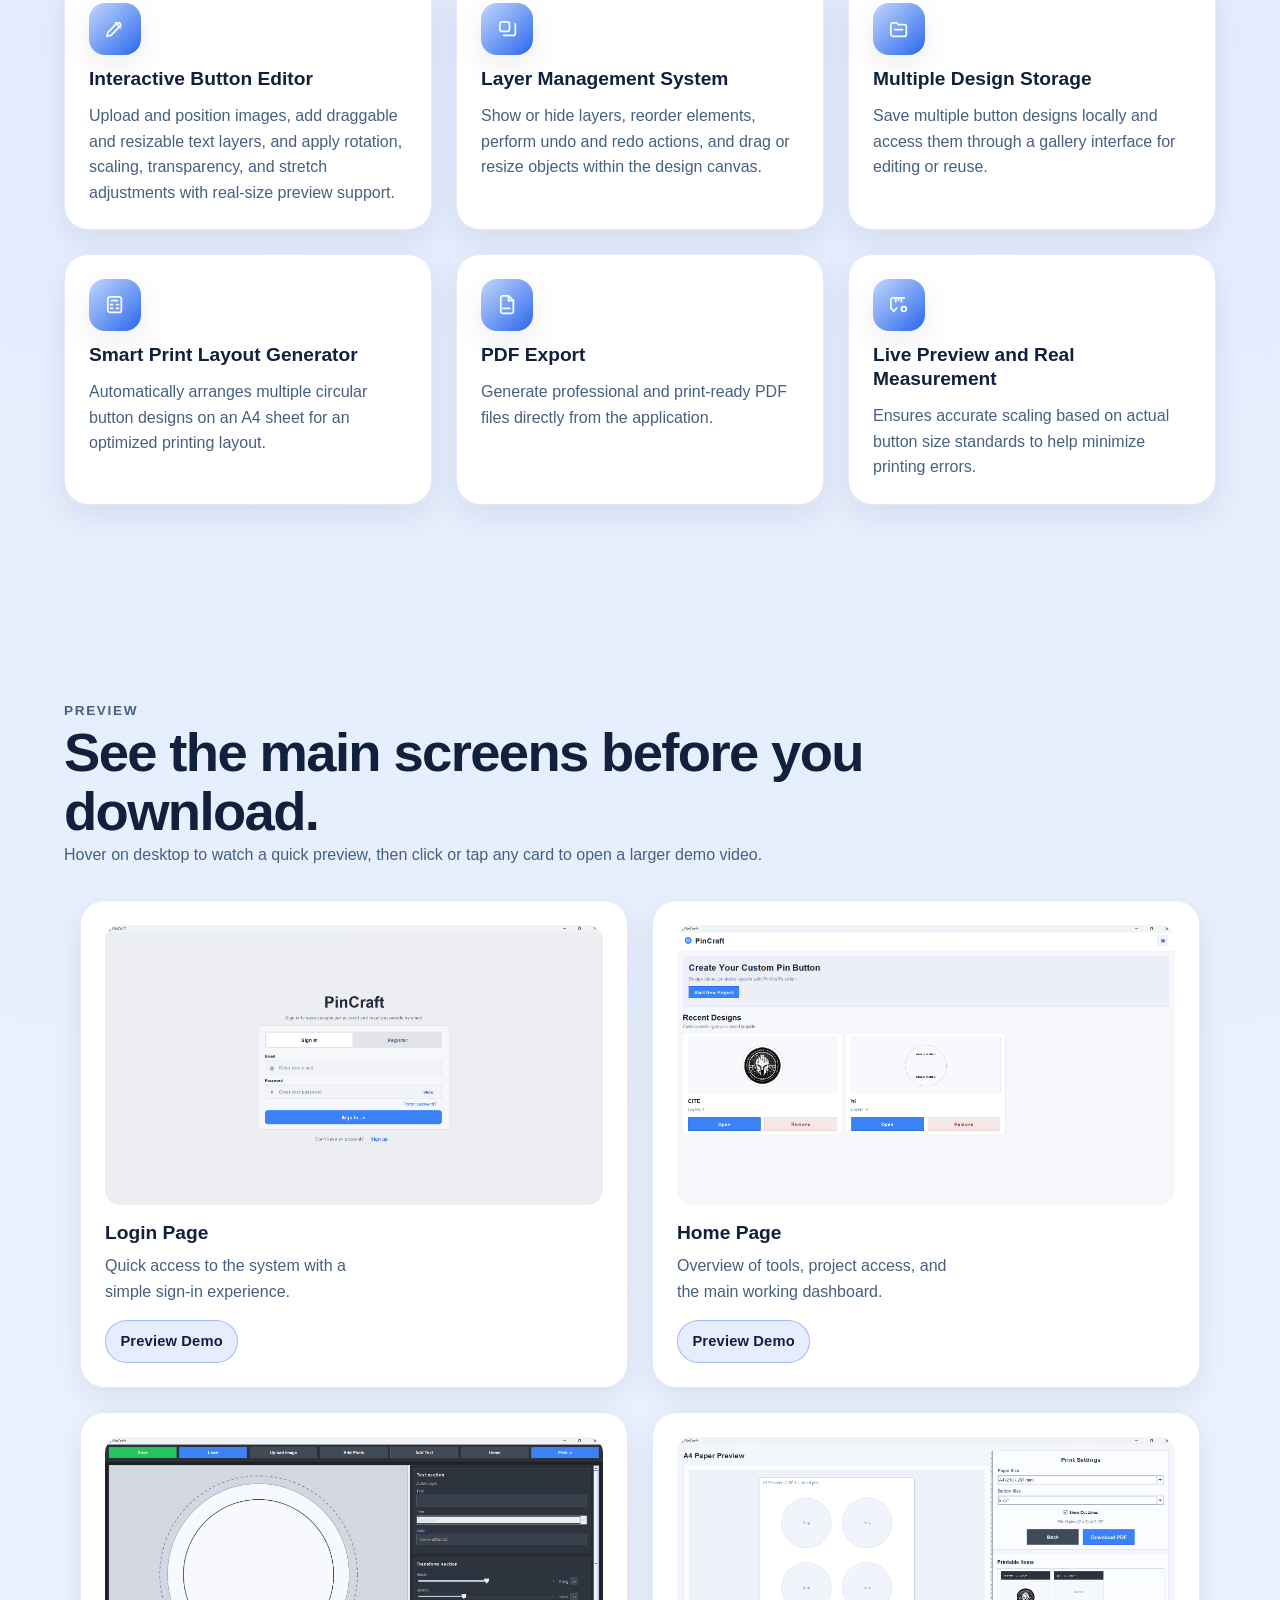
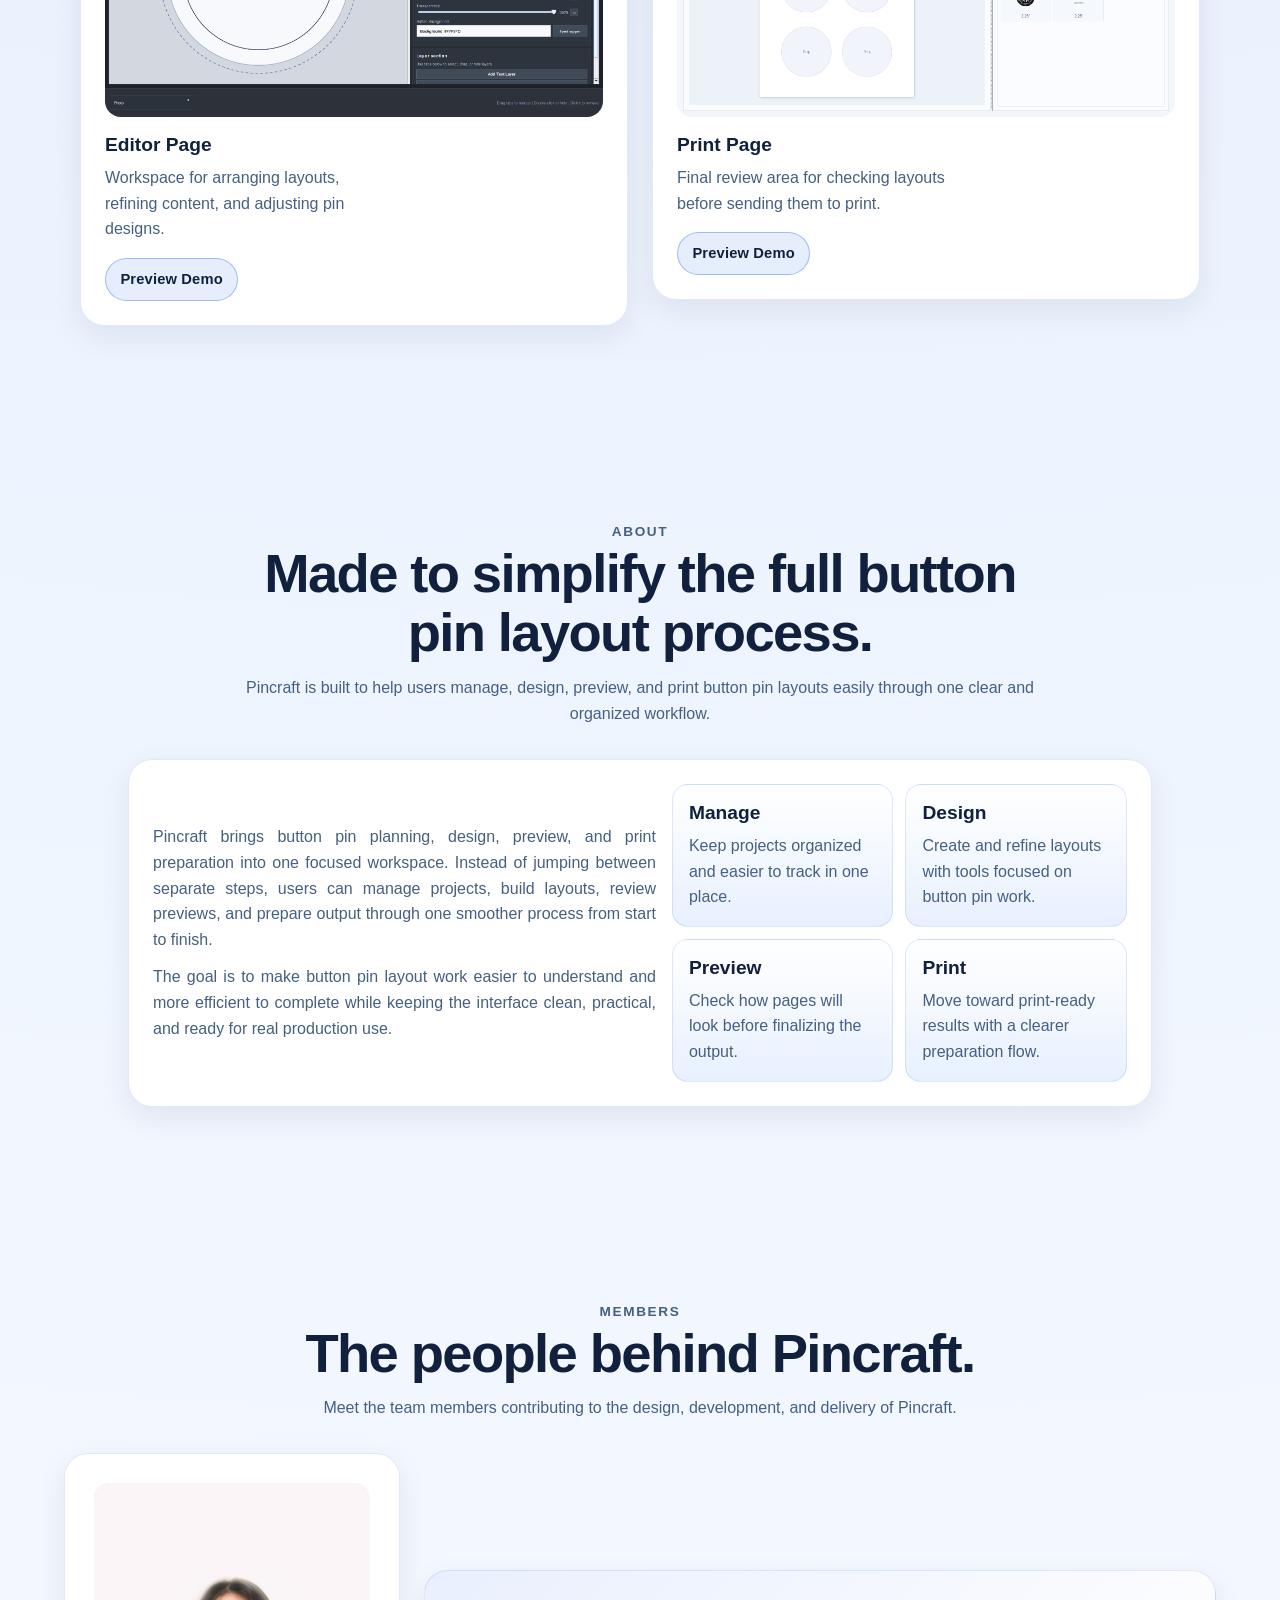
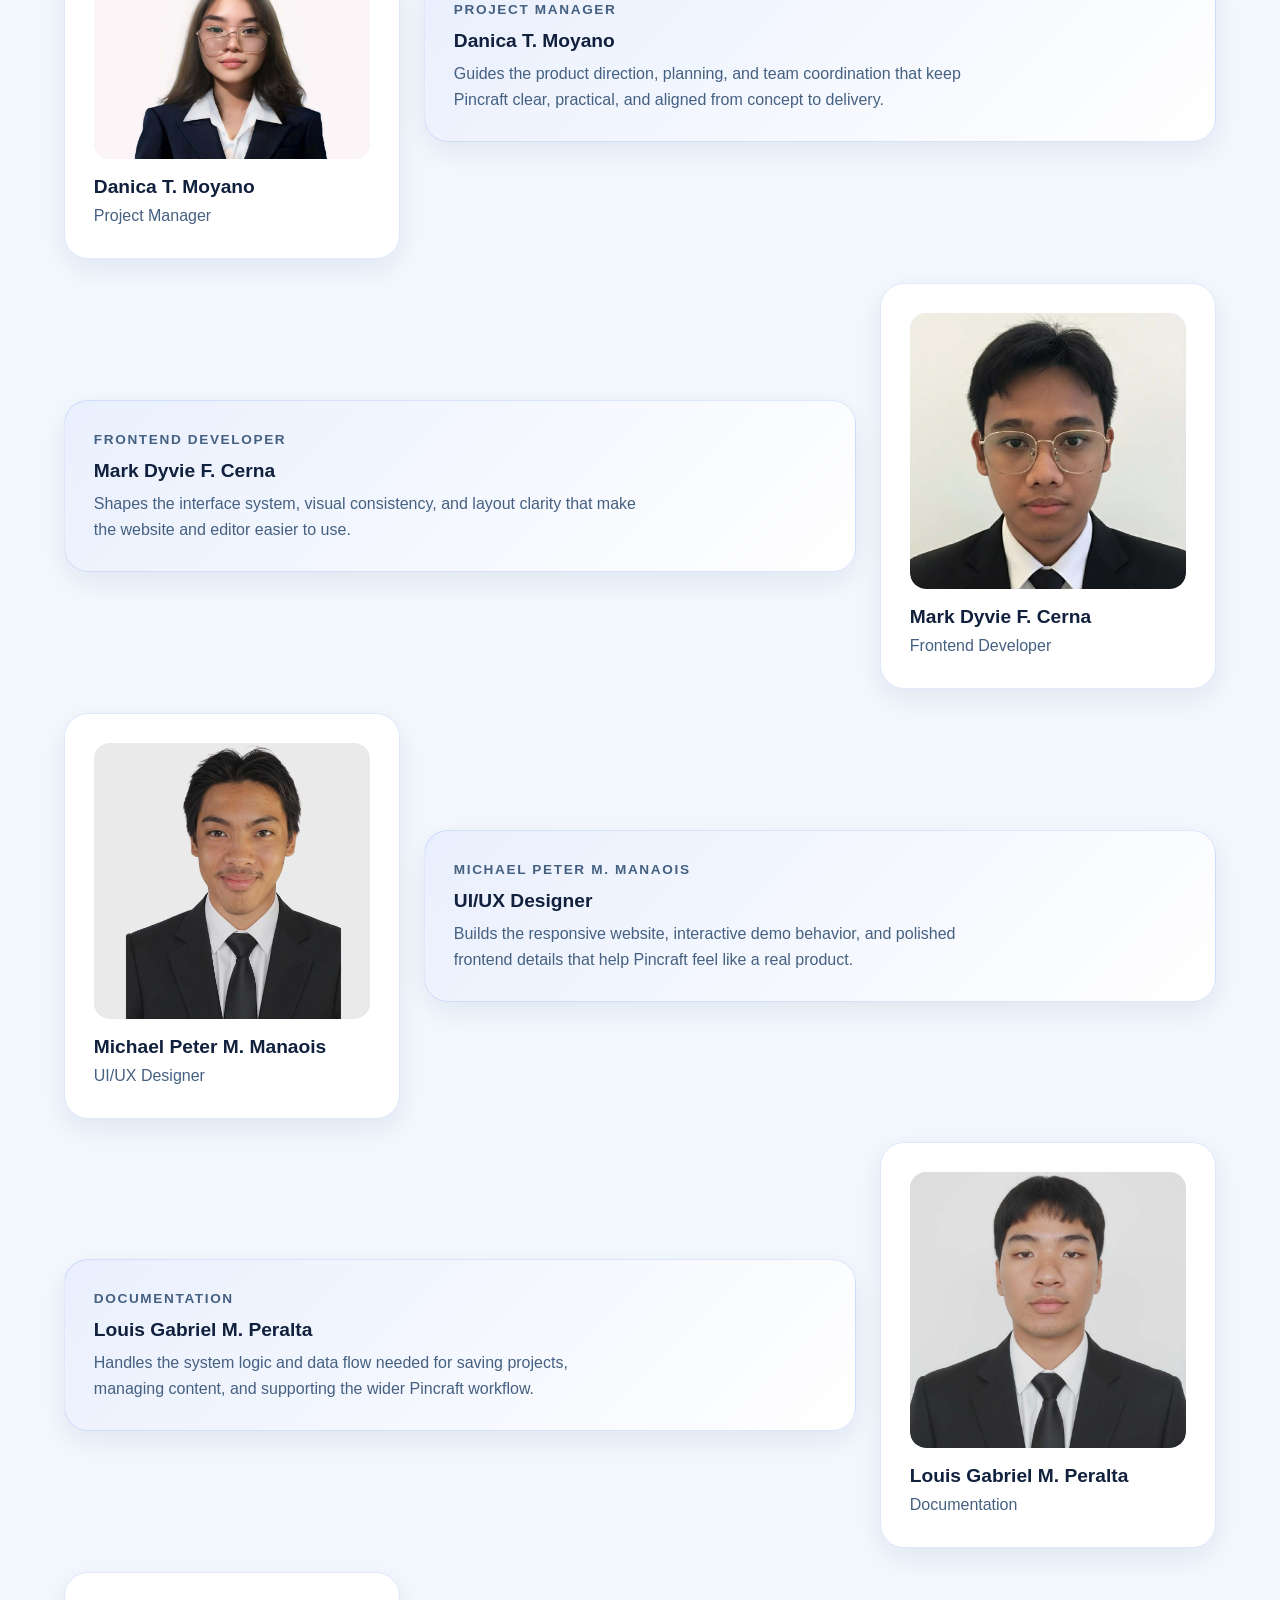
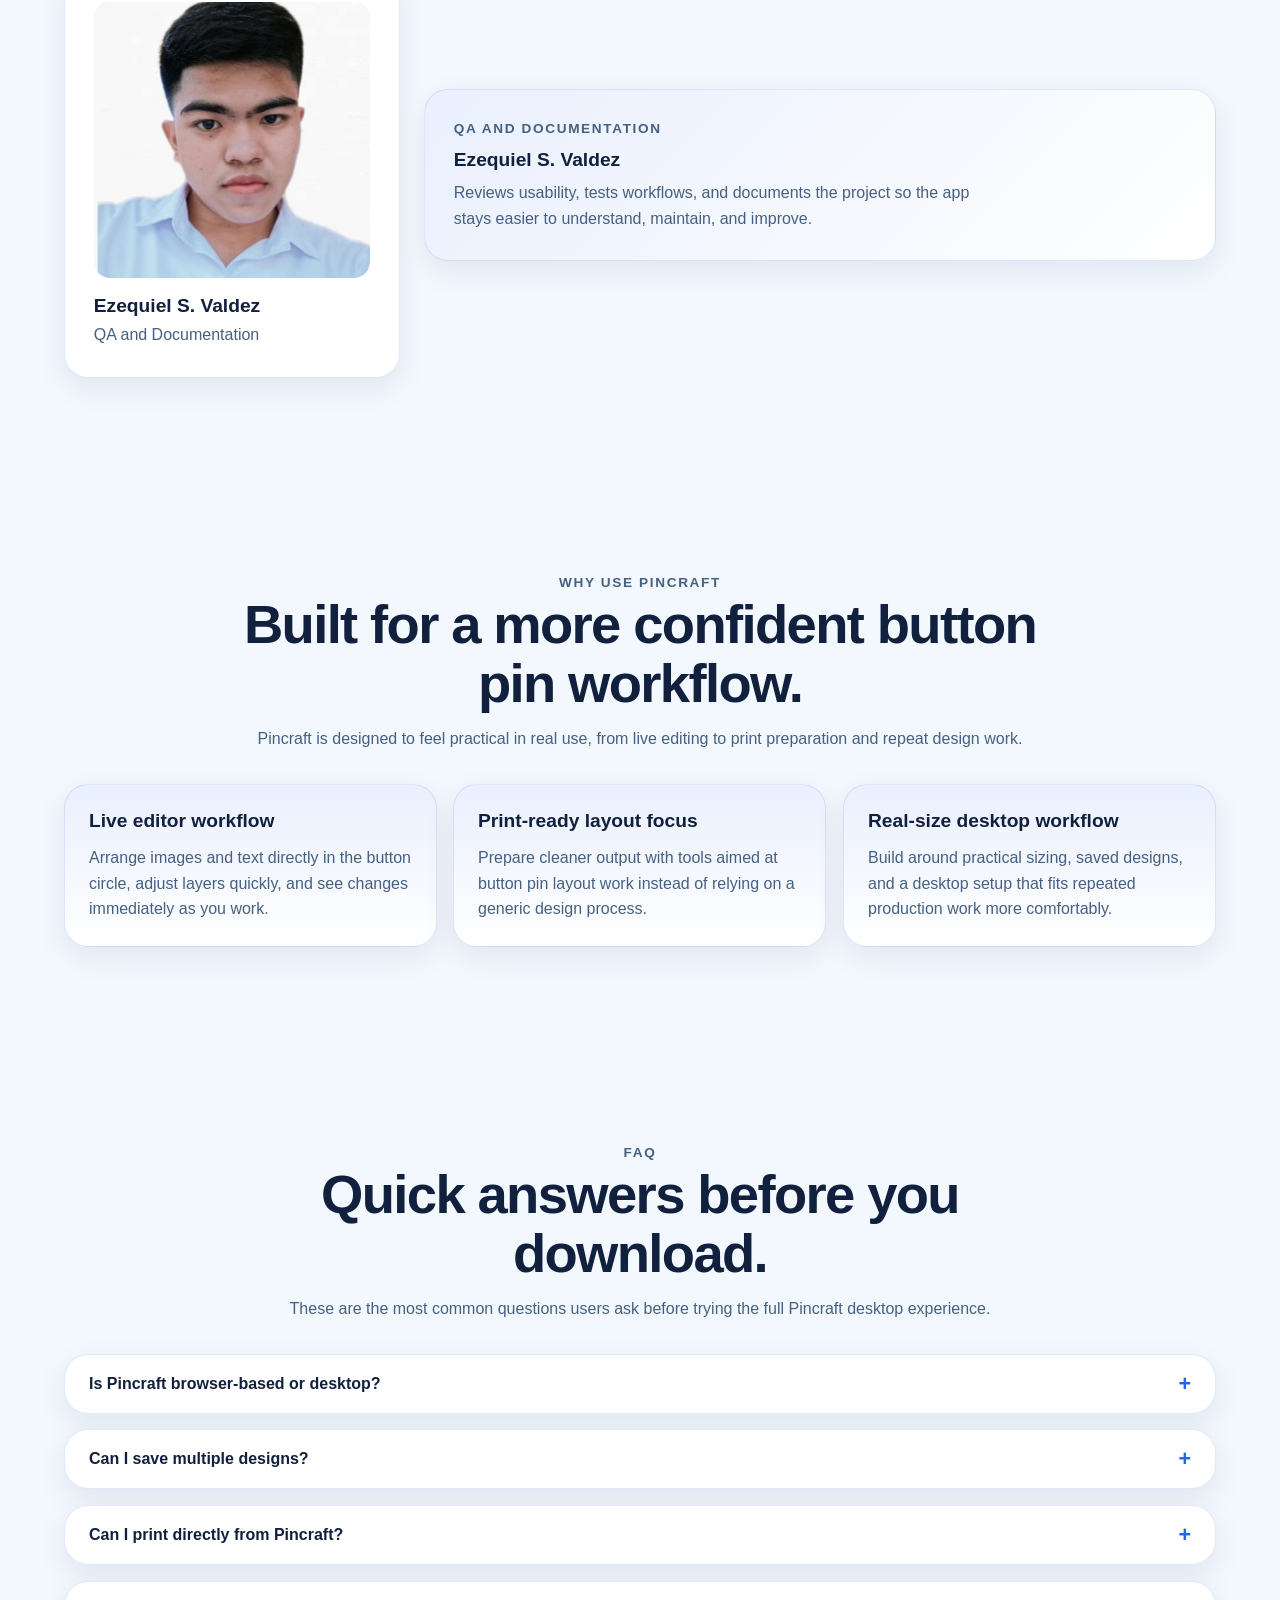
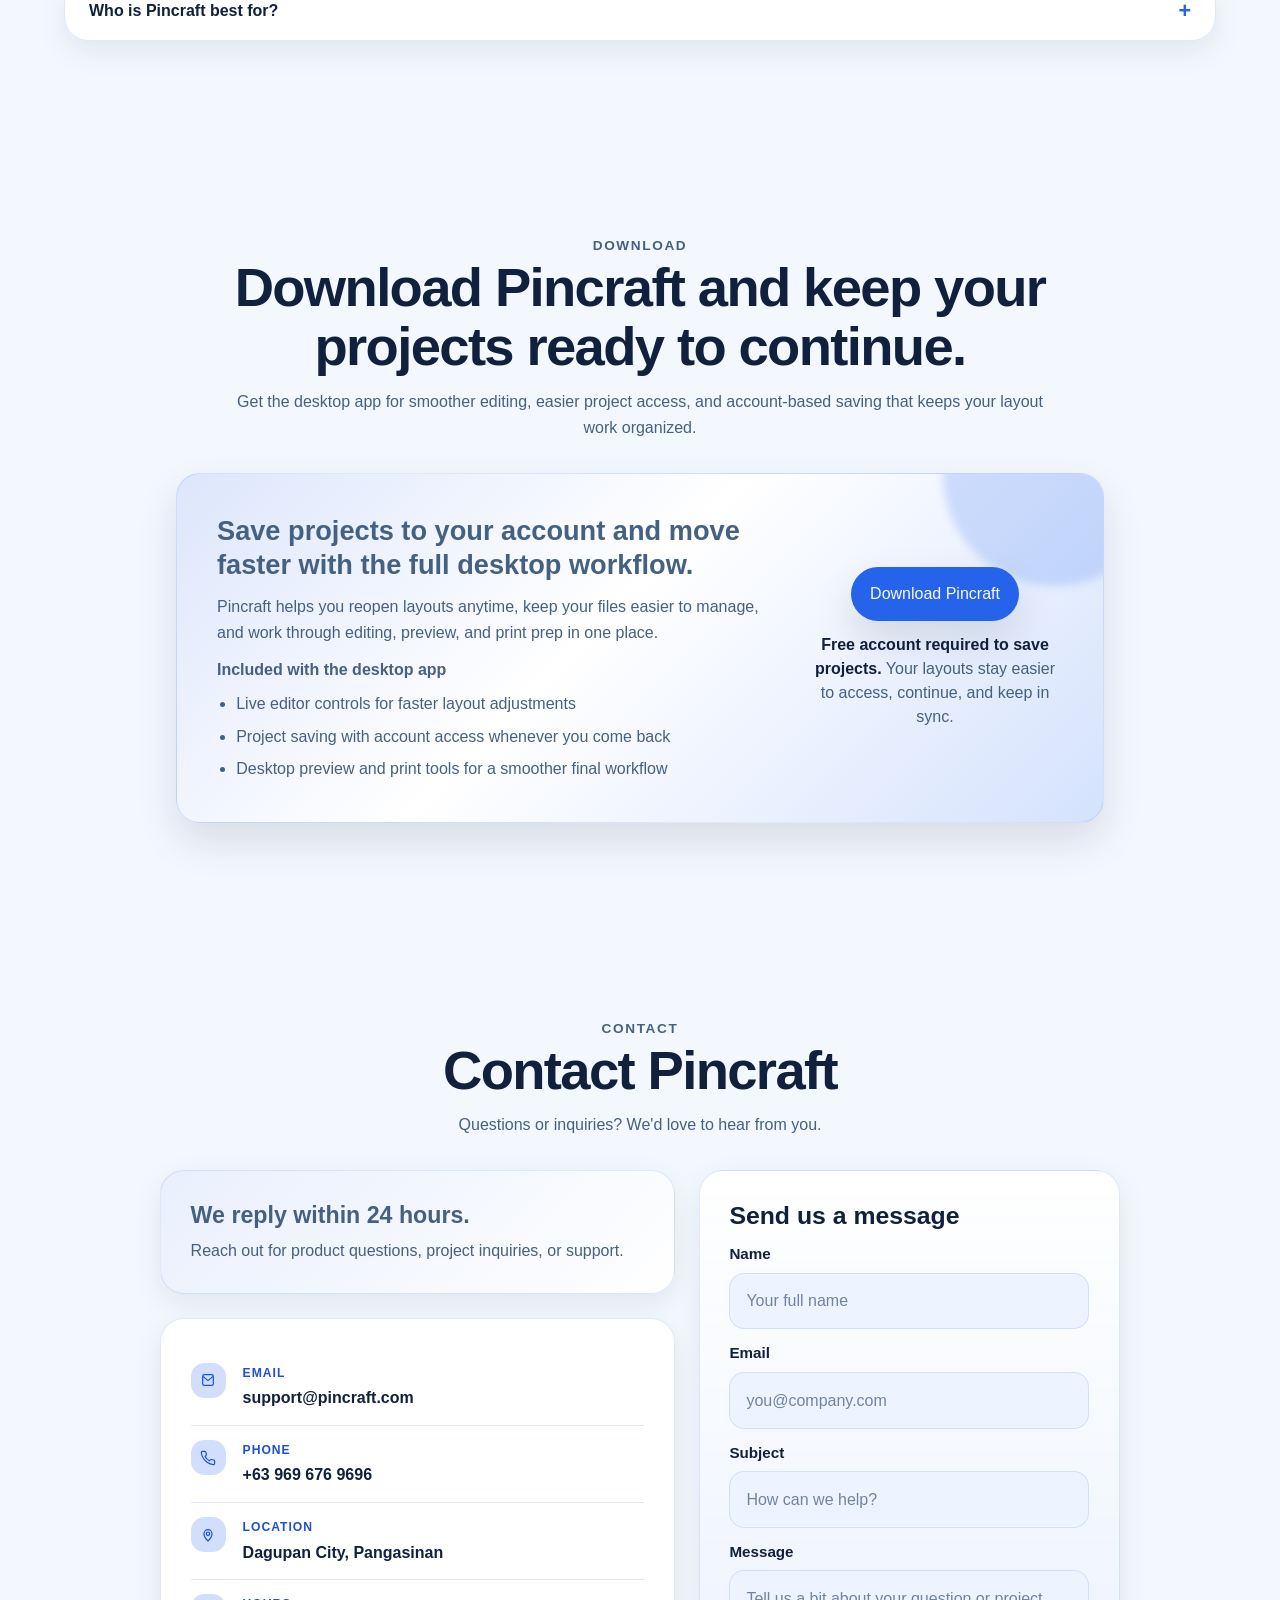
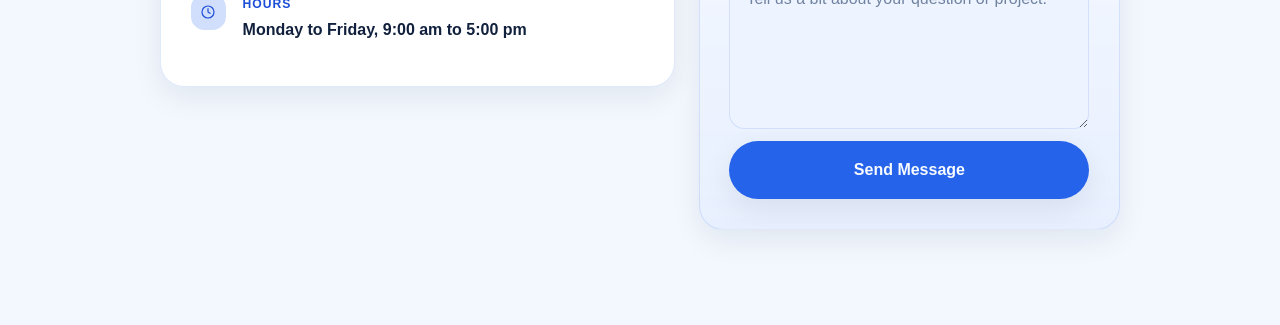
==== commit 07abf01c: "finalized" ====
--- a/frontend/index.html
+++ b/frontend/index.html
@@ -526,7 +526,7 @@
         </article>
 
         <article class="member-showcase" data-reveal>
-          <a class="member-card member-card--link" href="https://example.com/member-4" target="_blank" rel="noreferrer" aria-label="Open Member 4 portfolio">
+          <a class="member-card member-card--link" href="louis.html">
             <div class="member-card__media">
               <img src="assets/louis.jpg" alt="Profile photo placeholder for Member 4, Backend Developer">
               <span class="member-card__fallback" aria-hidden="true"></span>
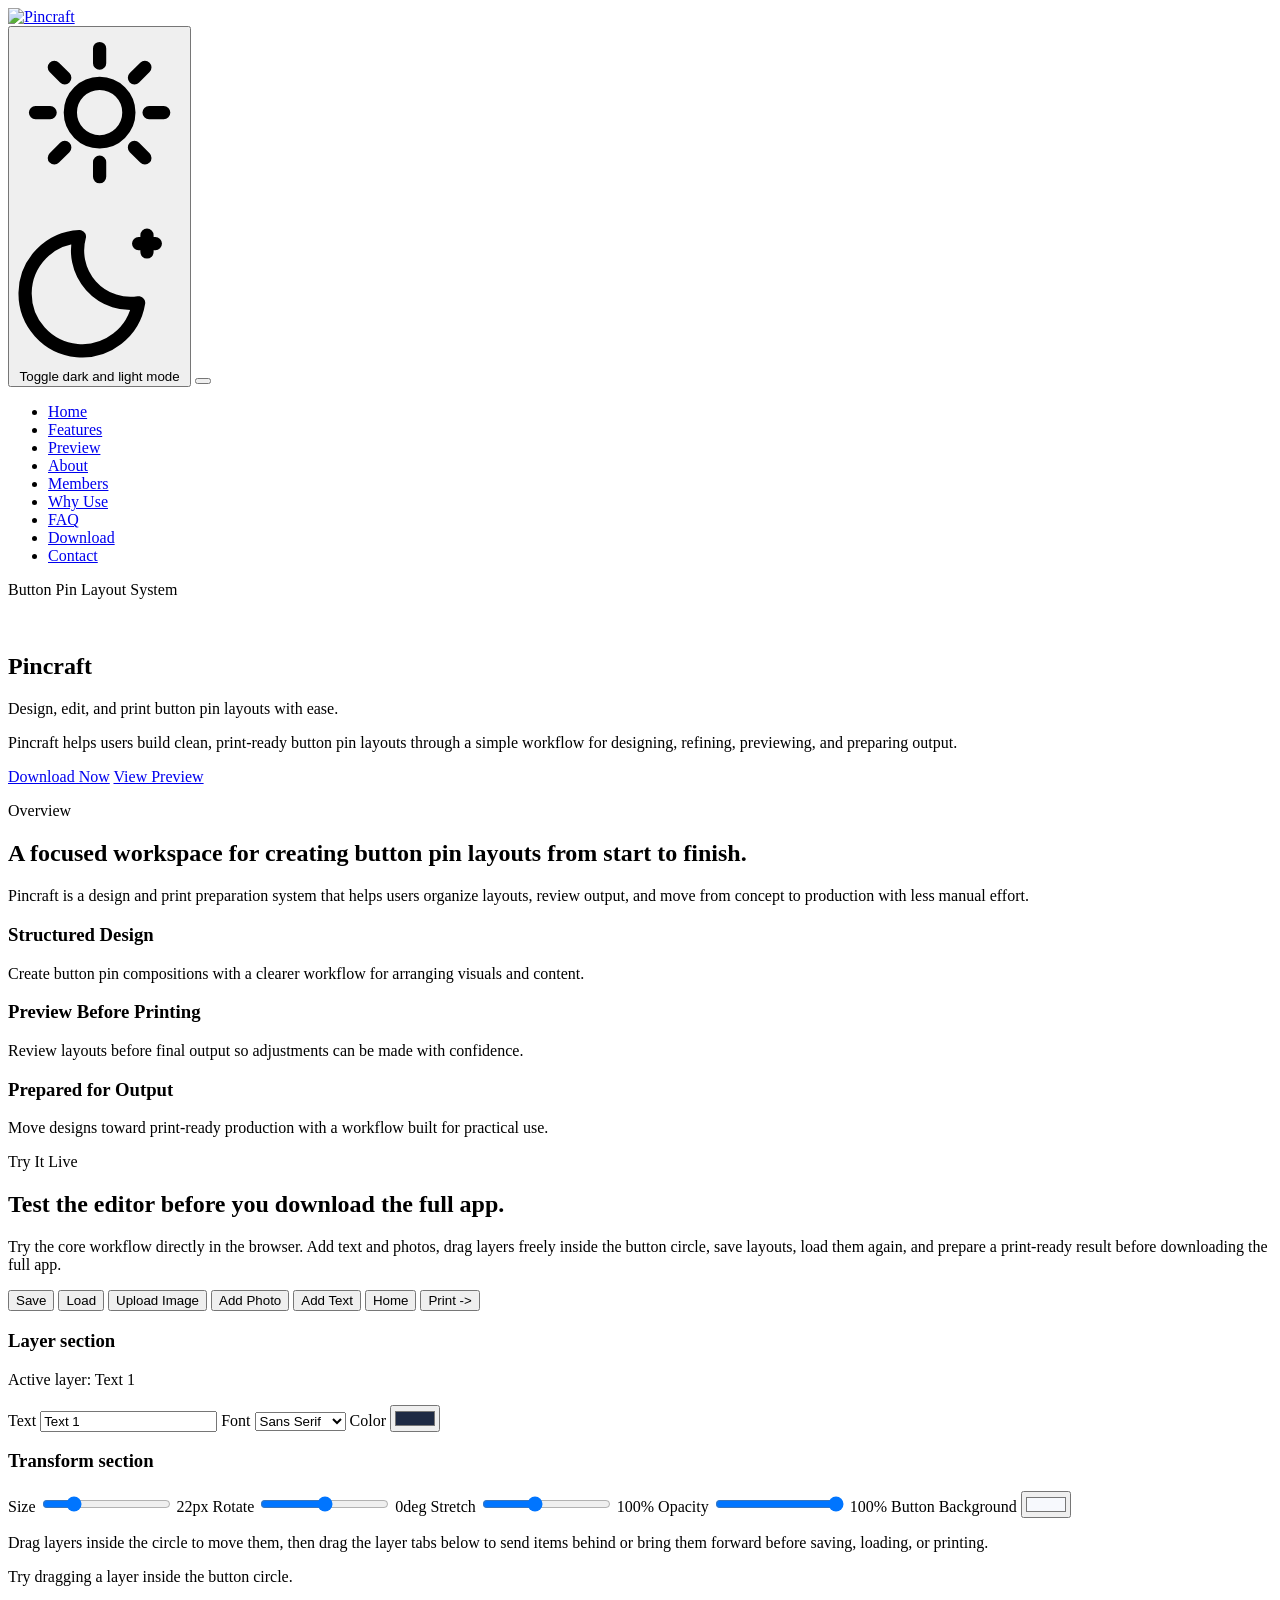
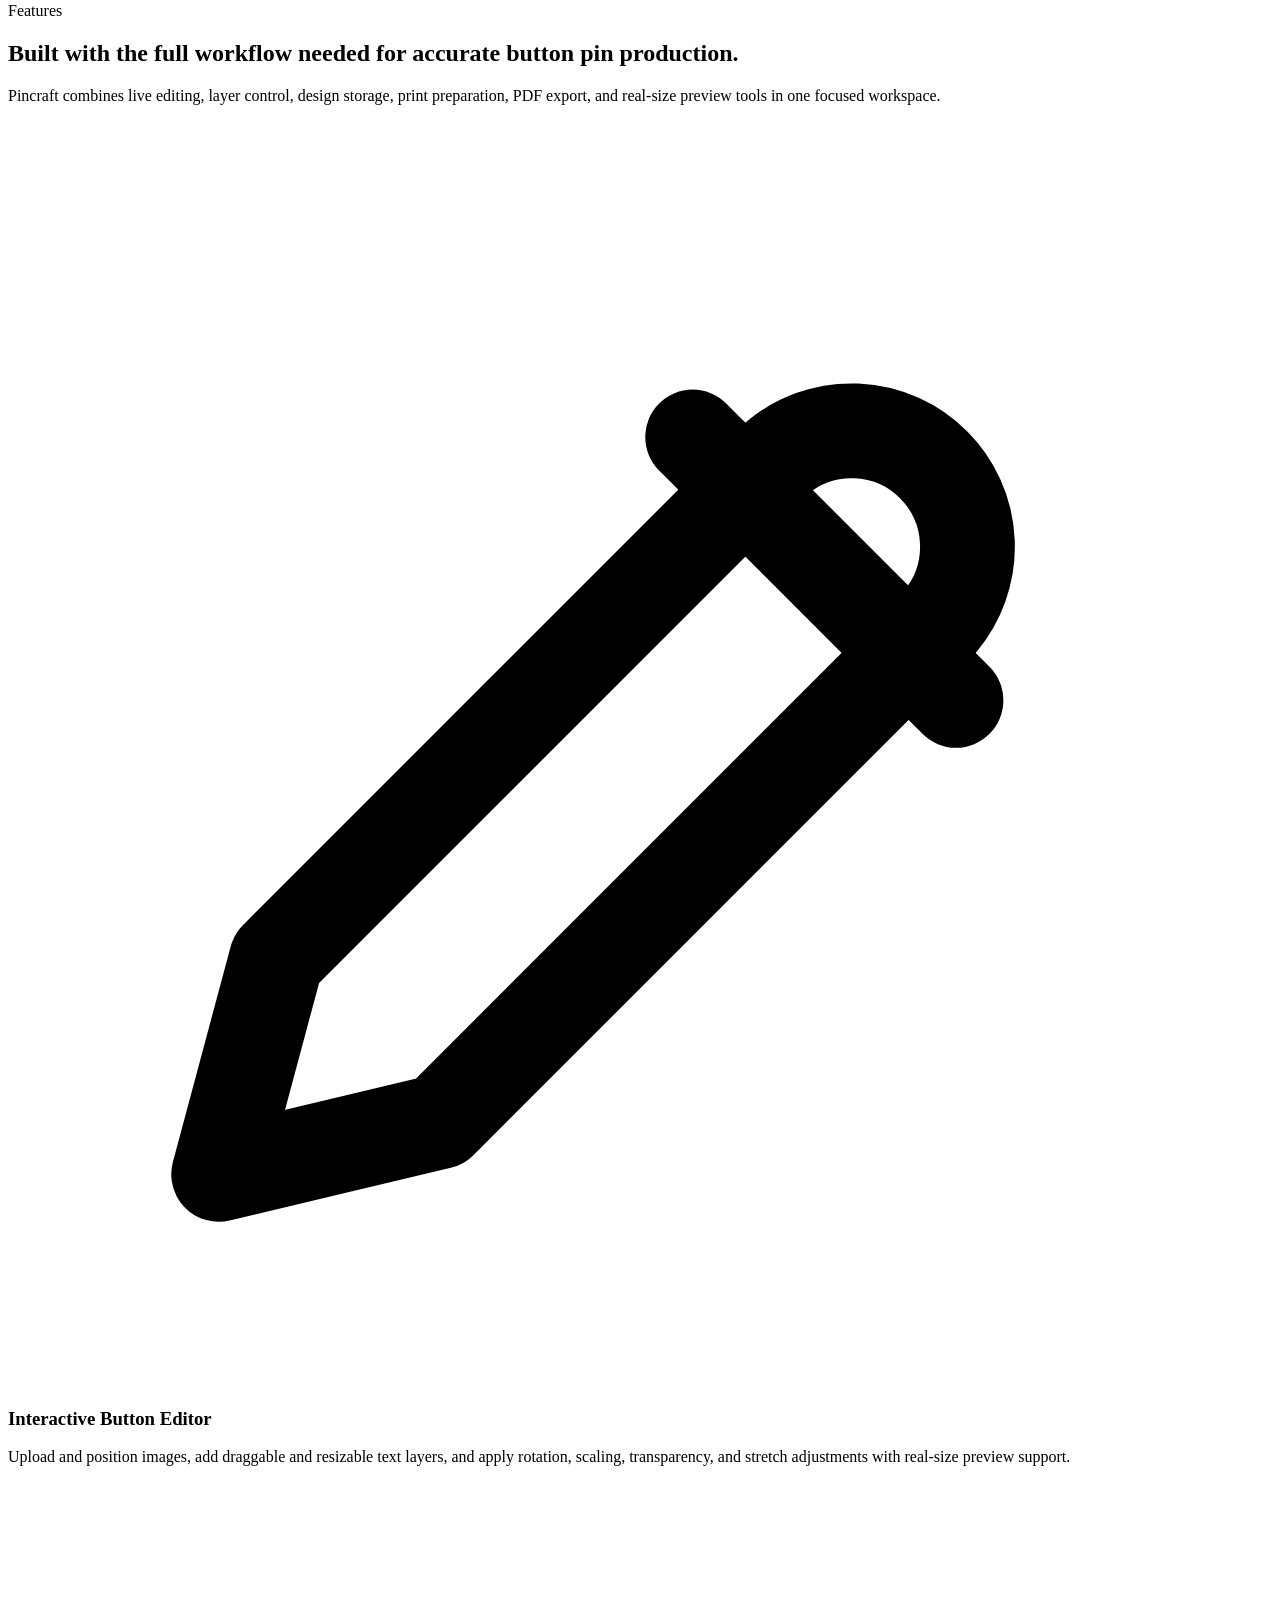
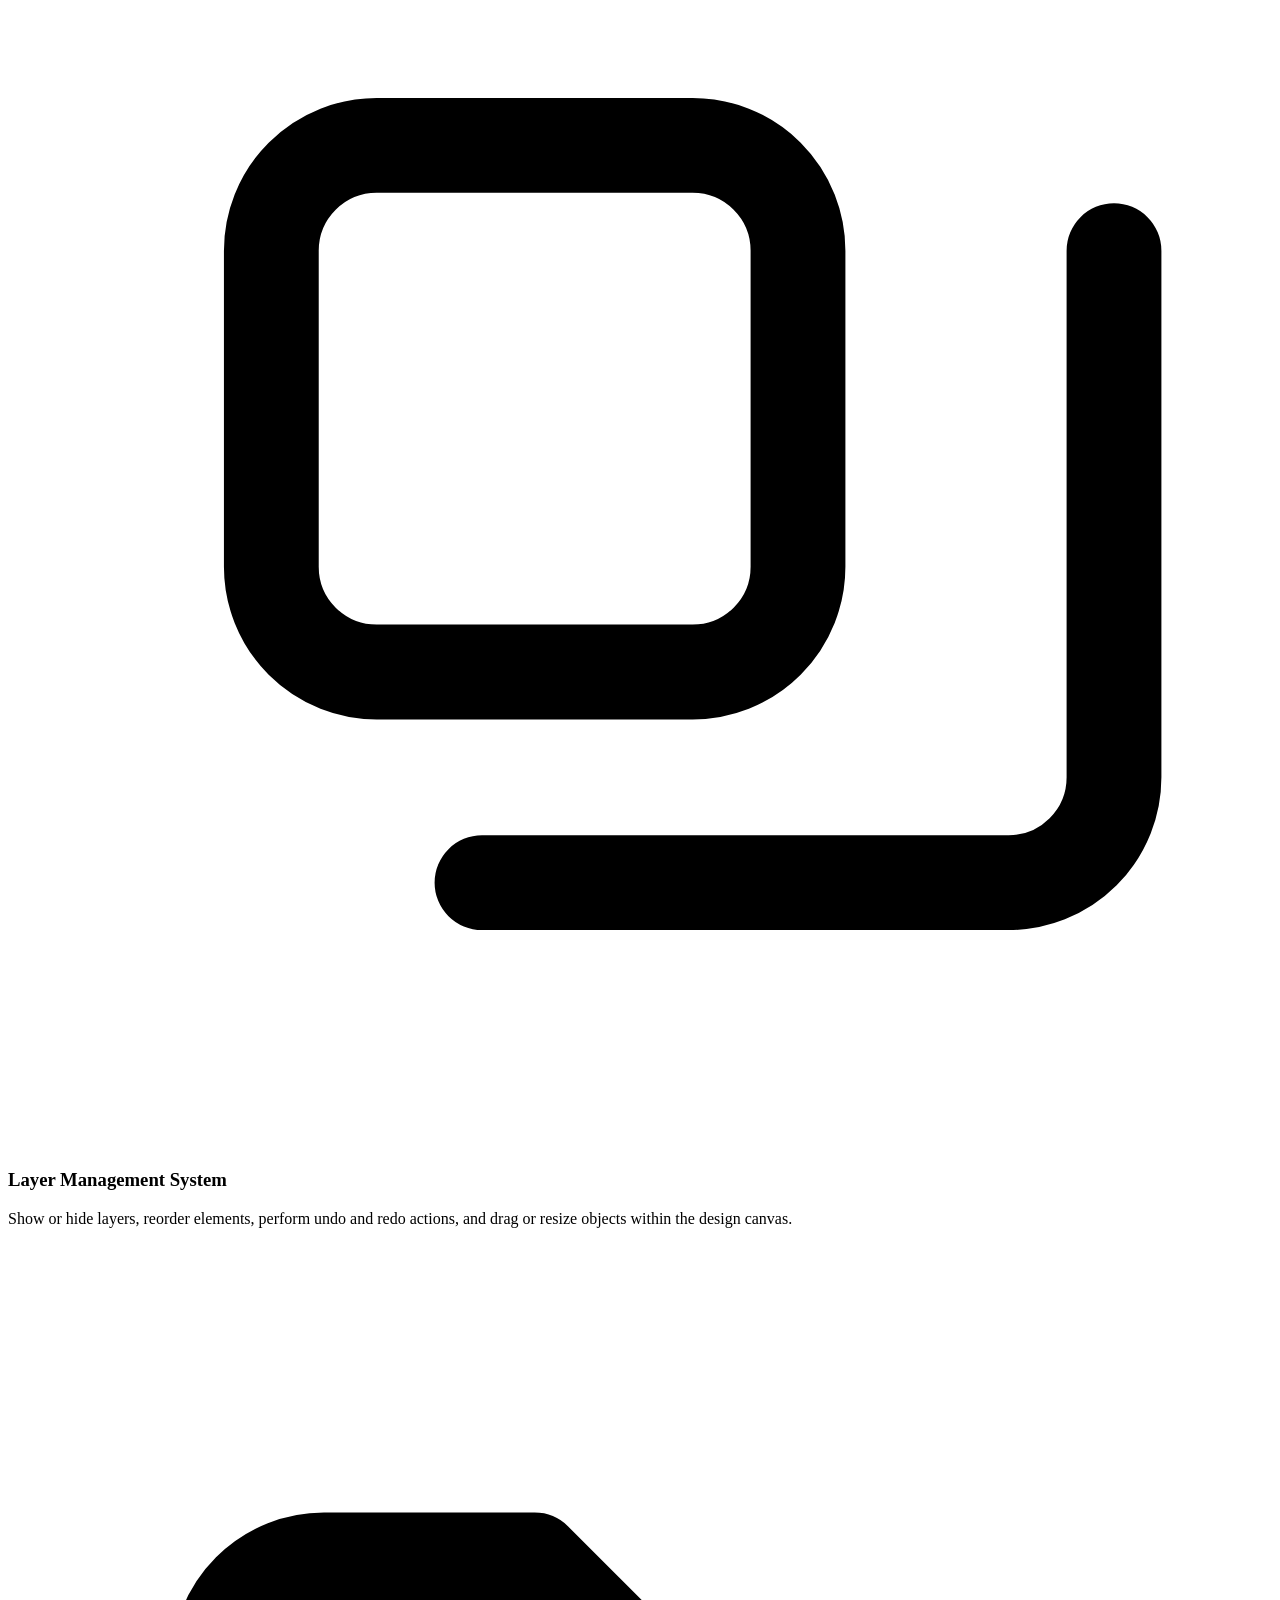
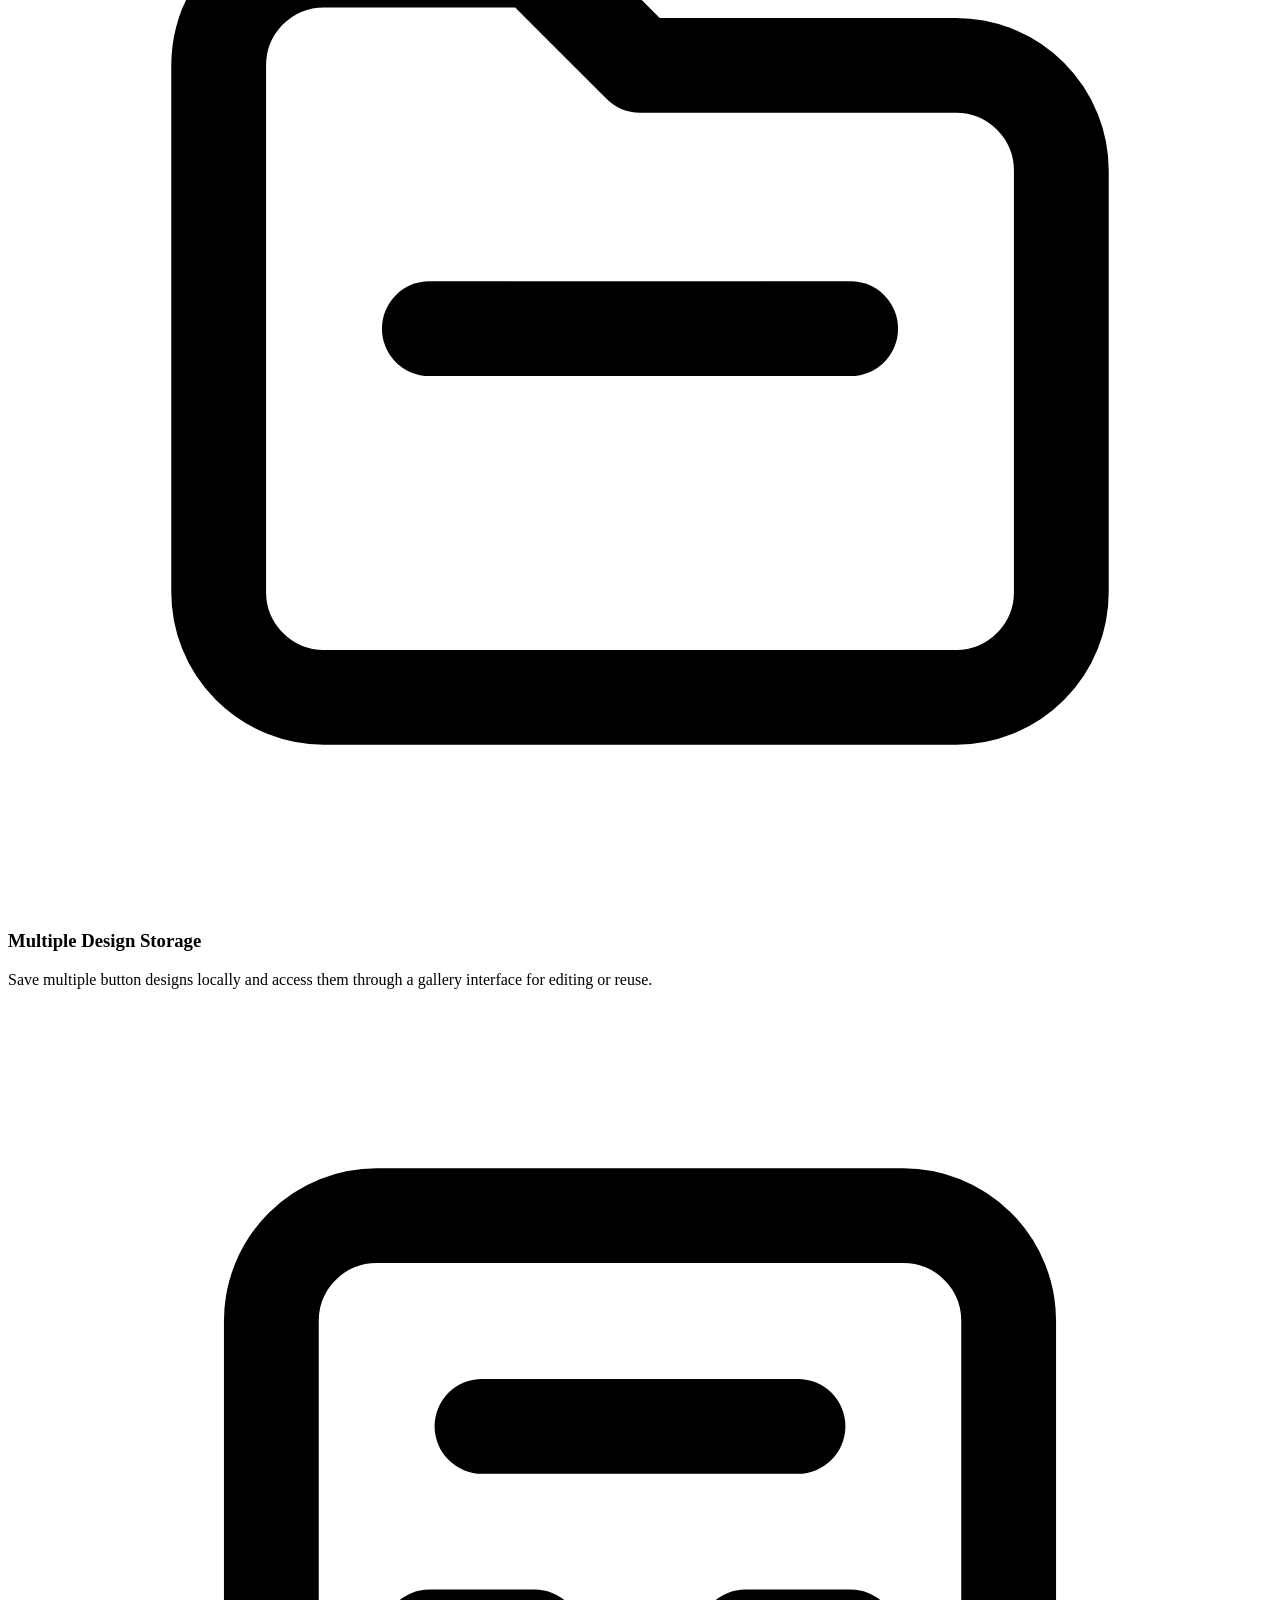
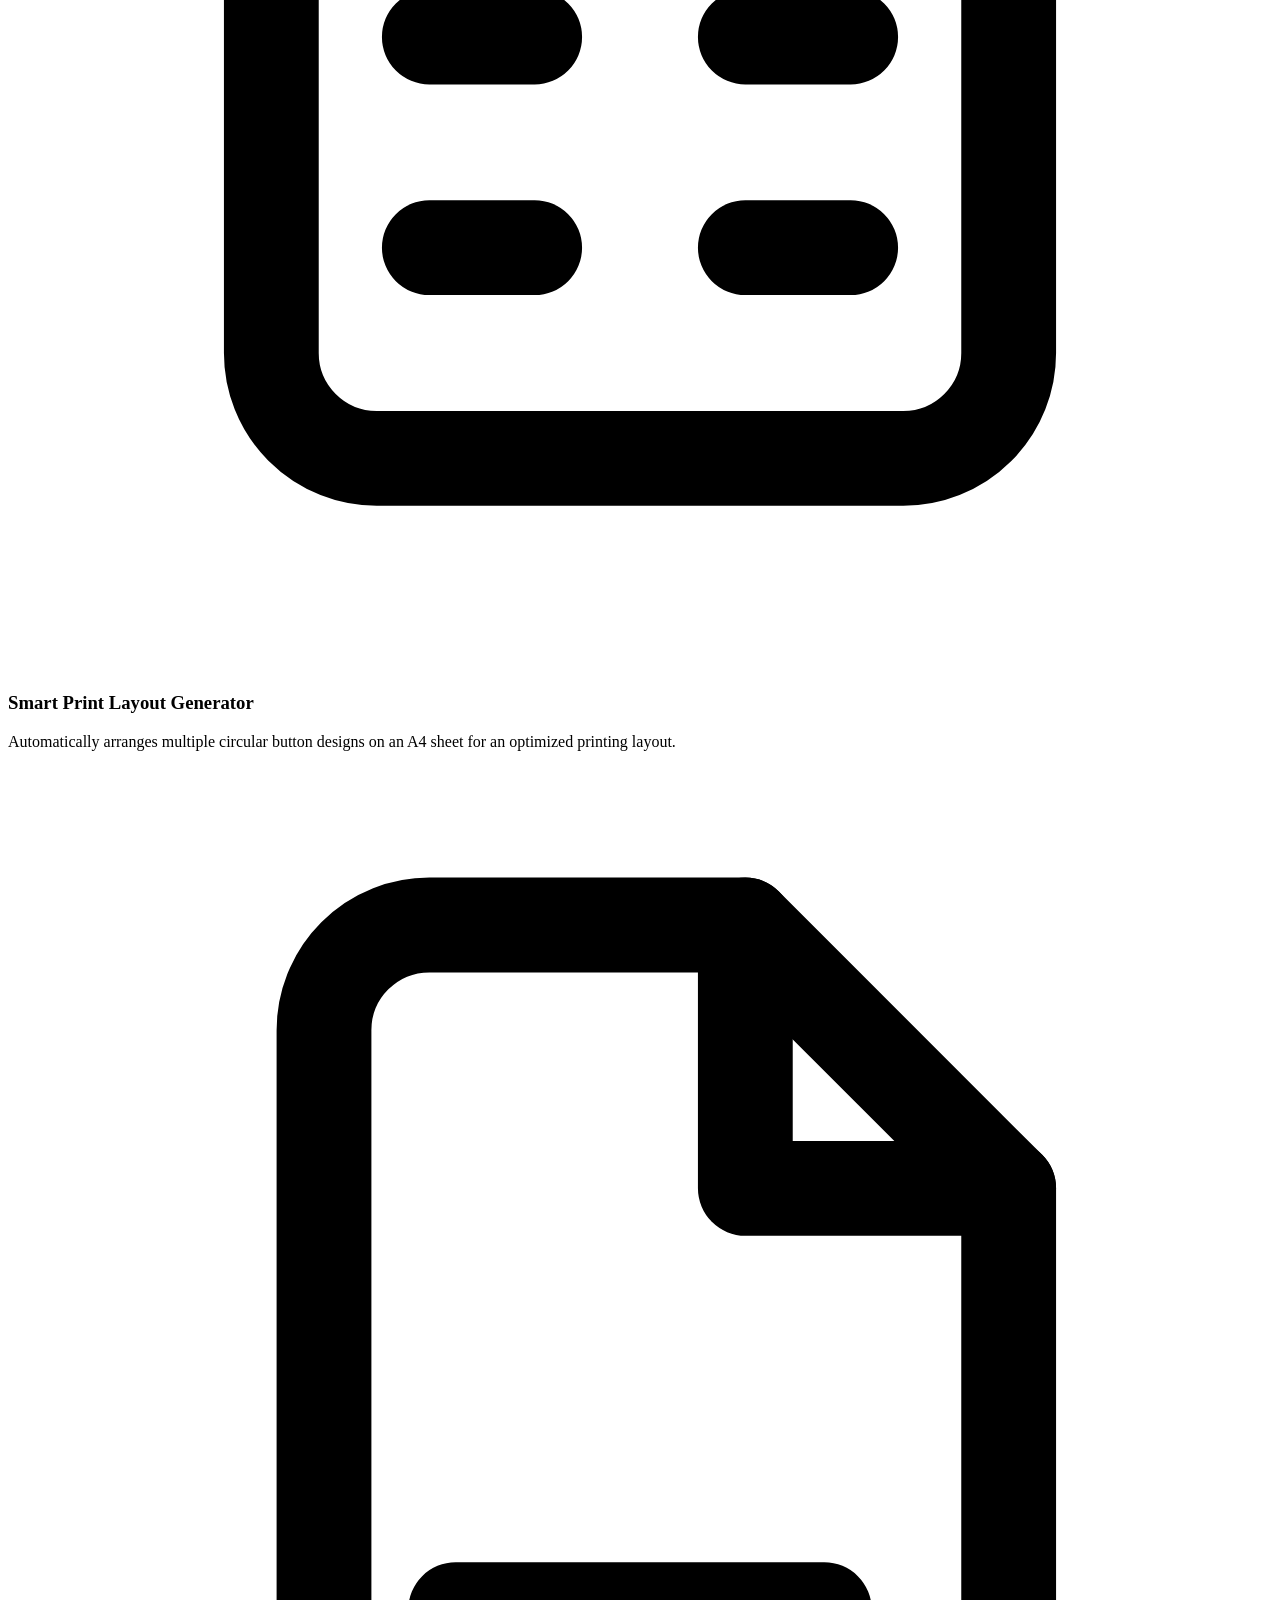
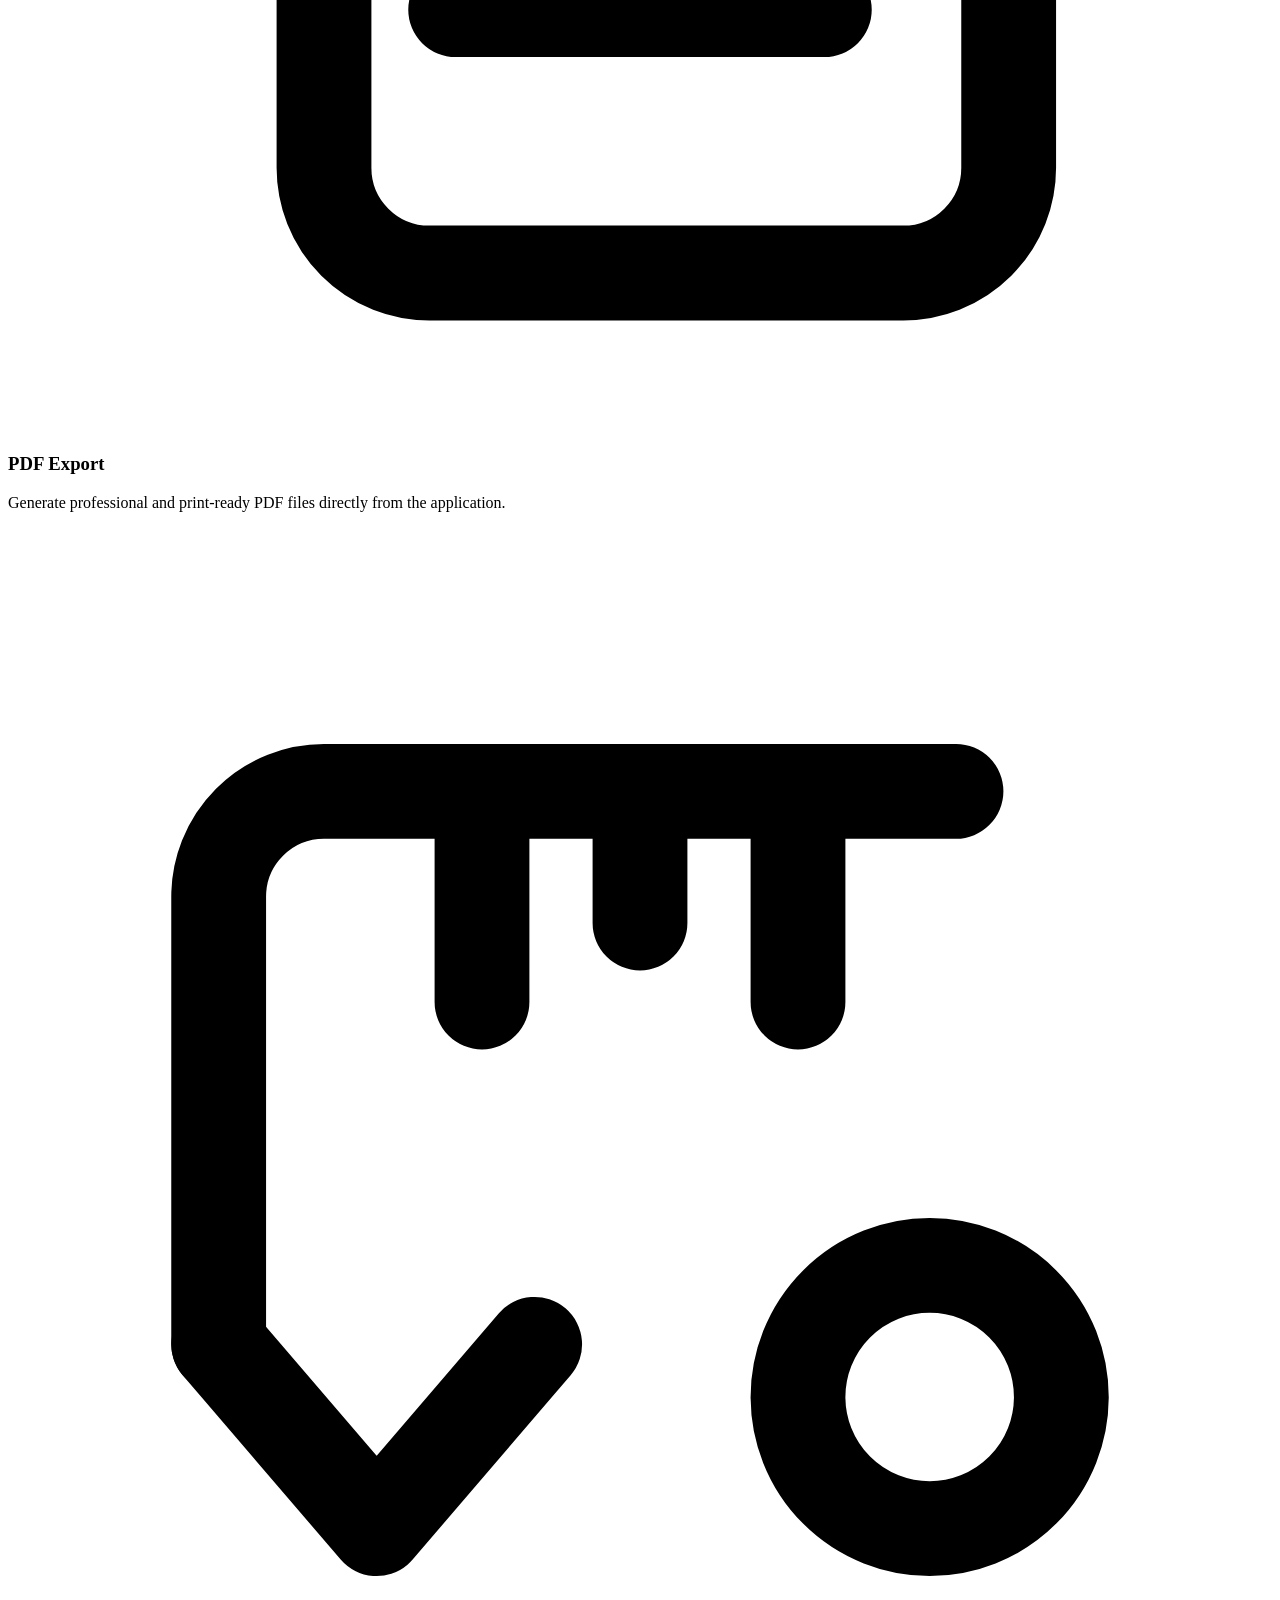
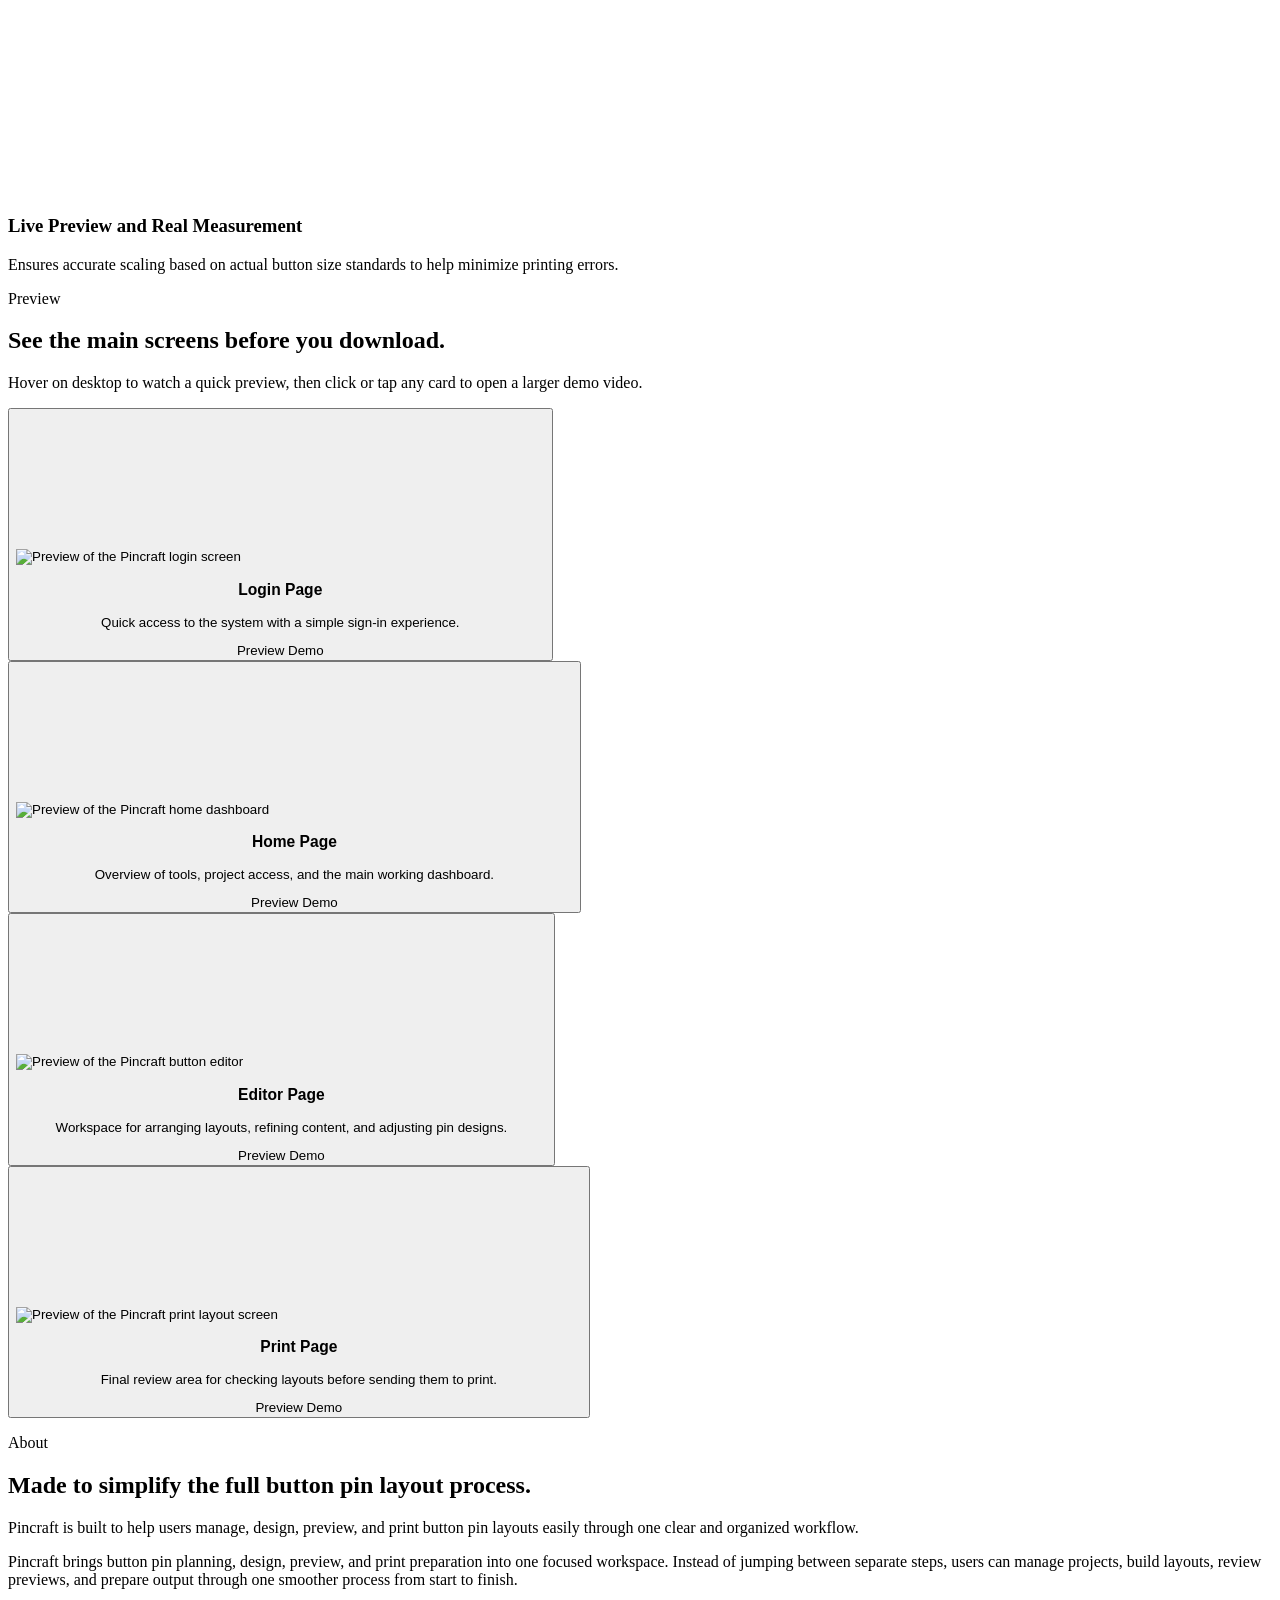
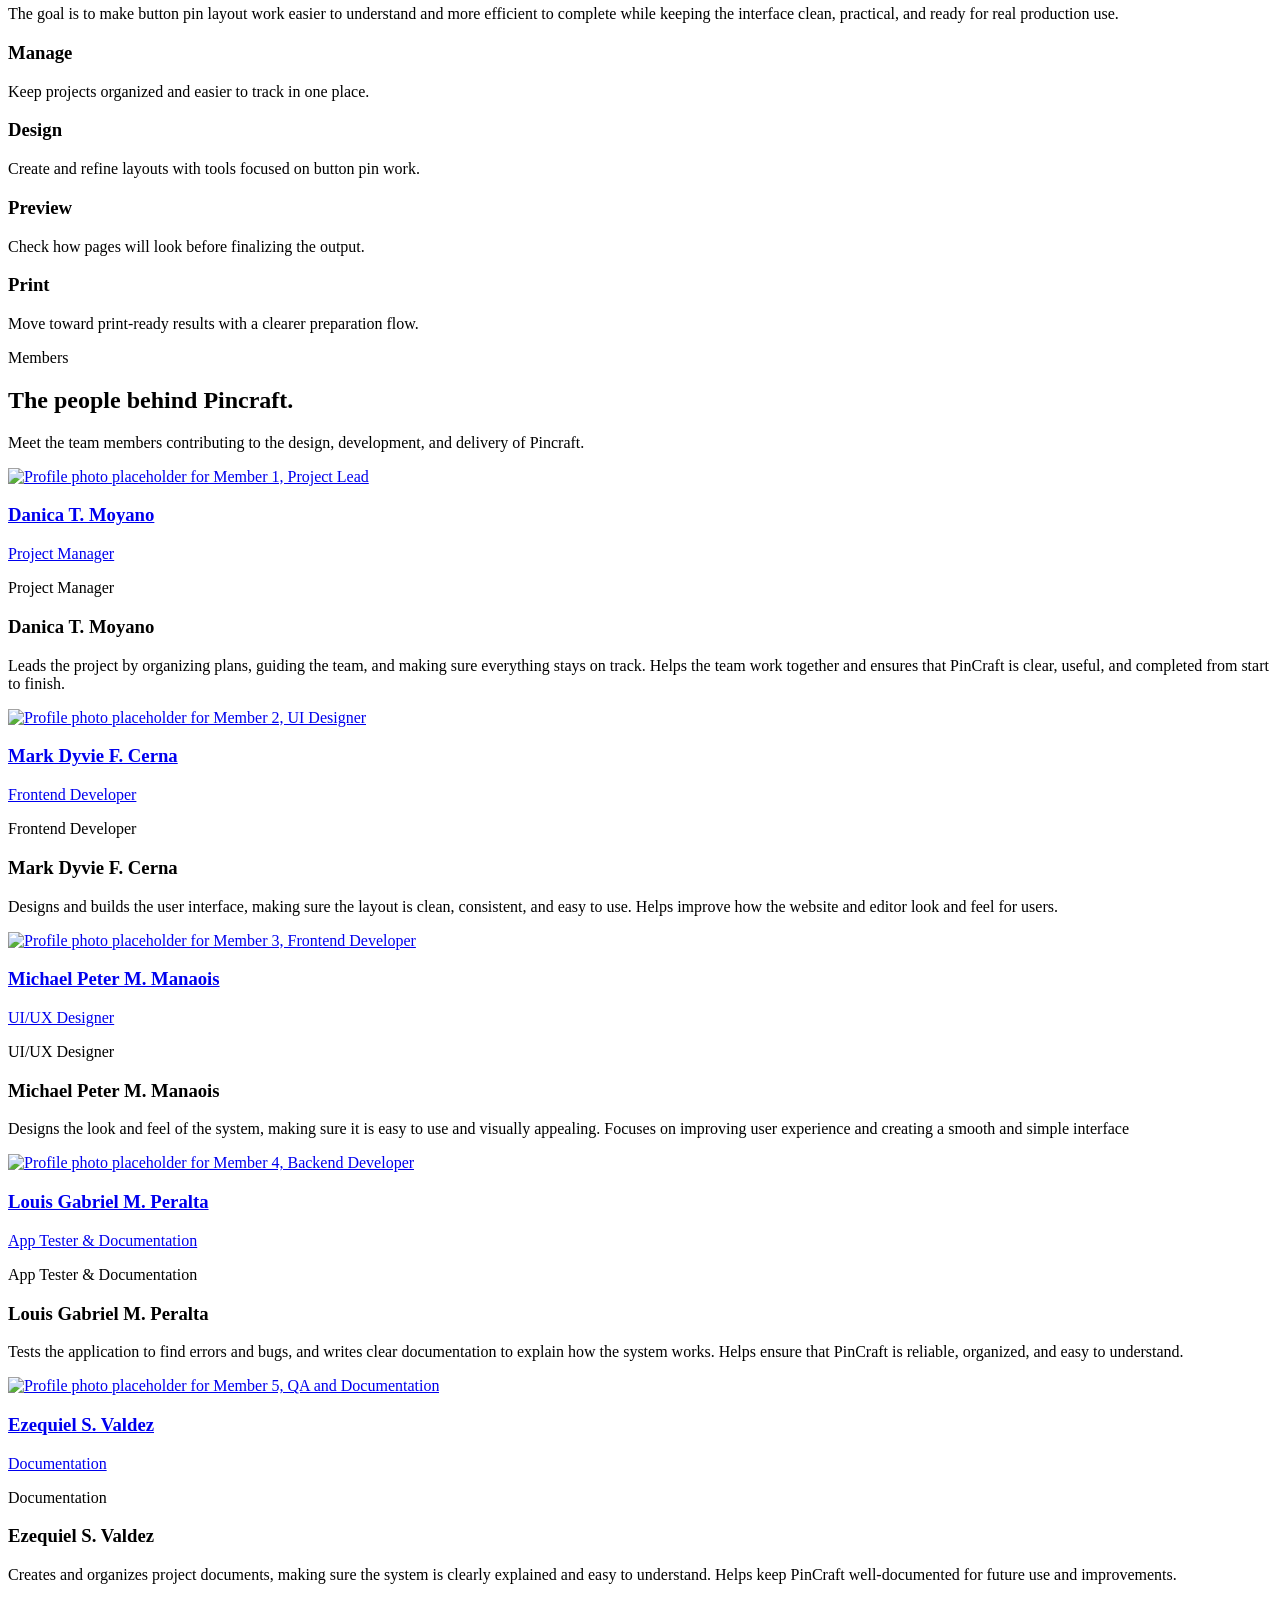
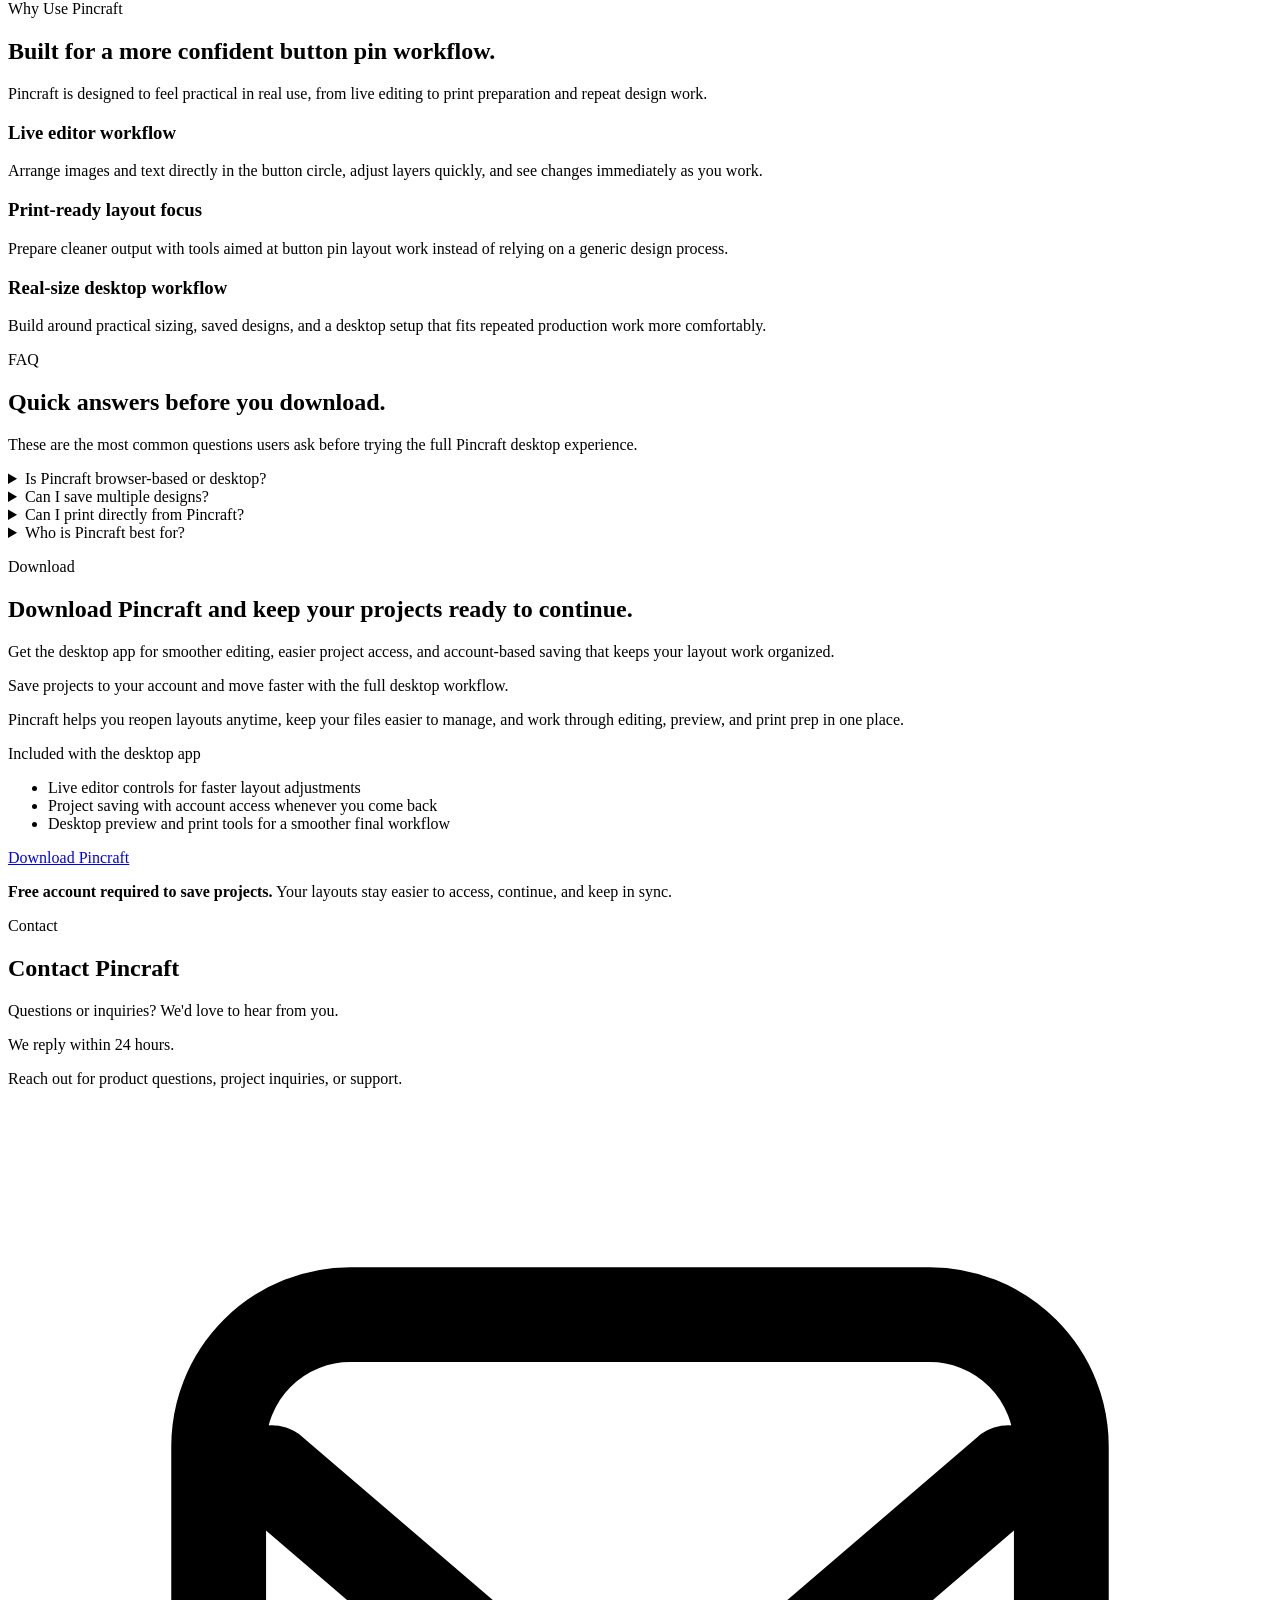
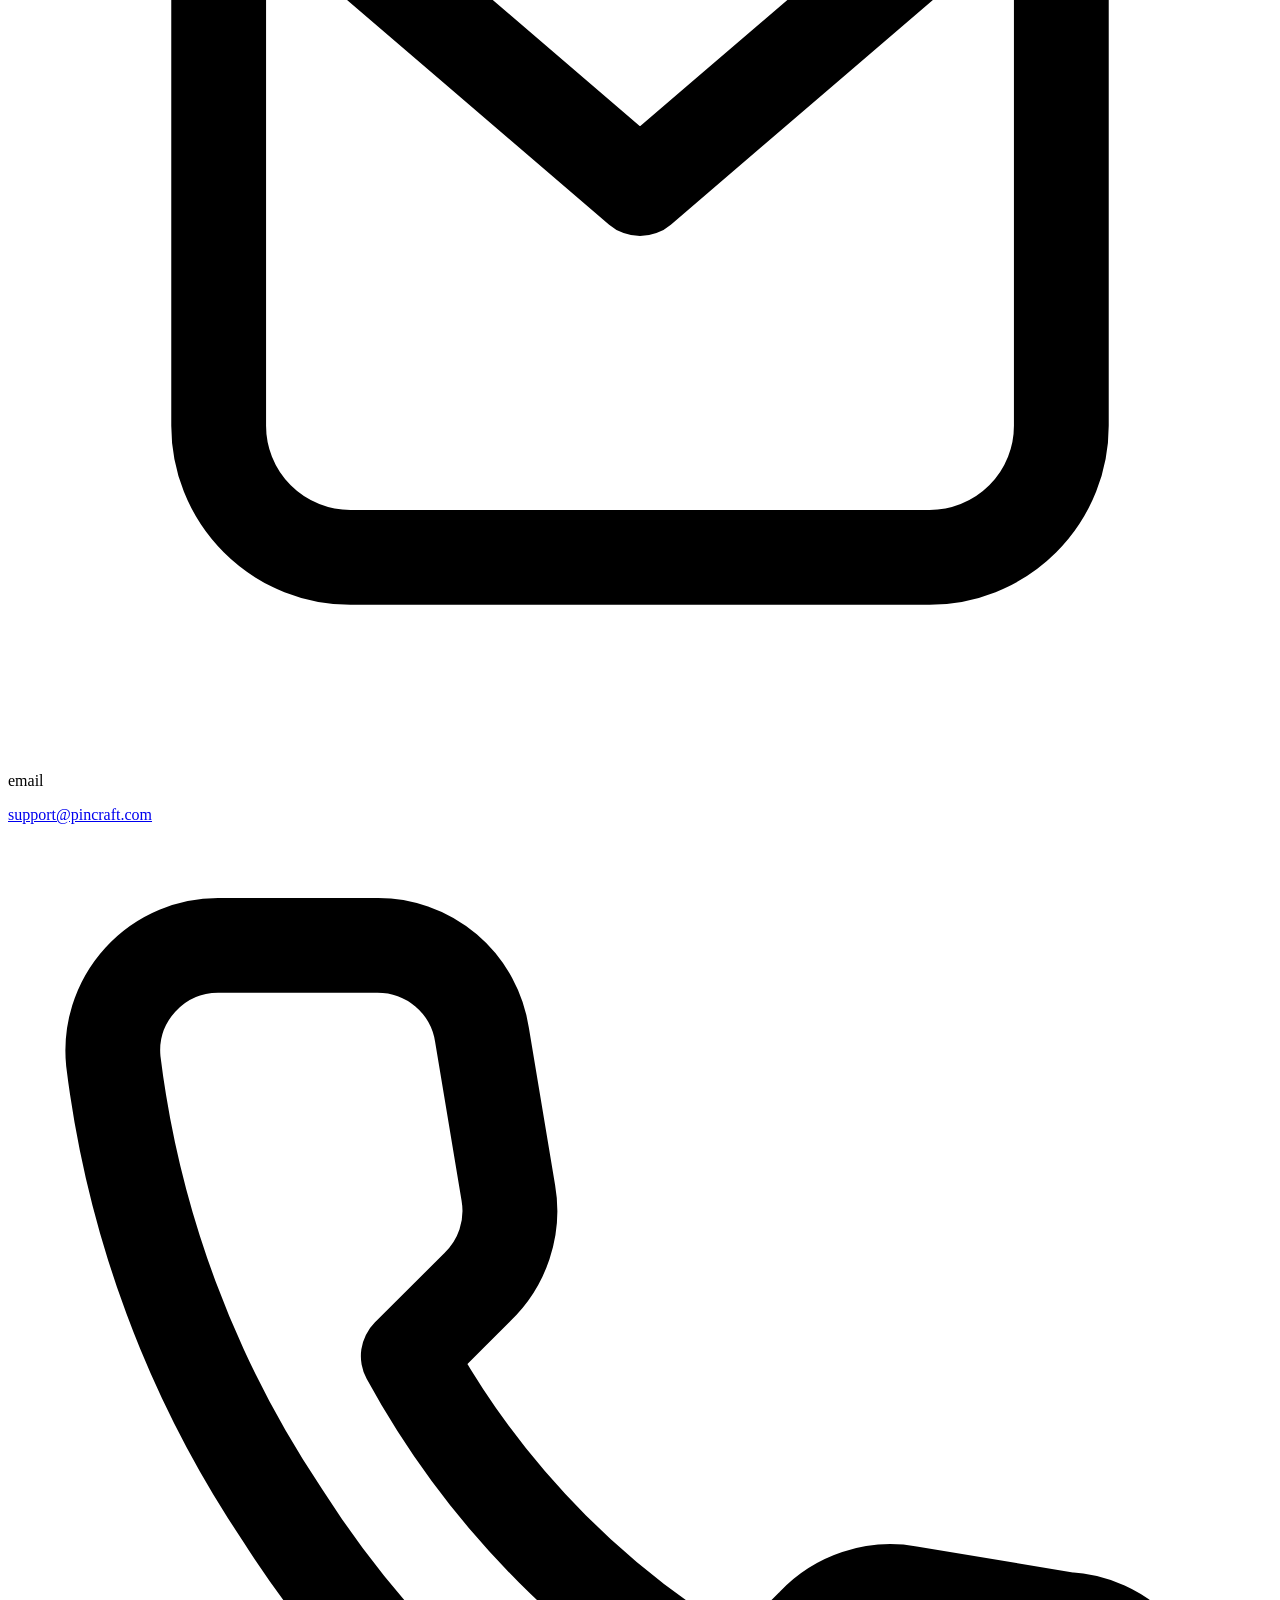
==== commit 7633ee74: "enhanced the descriptions of every member" ====
--- a/frontend/index.html
+++ b/frontend/index.html
@@ -485,7 +485,7 @@
           <div class="member-details">
             <p class="eyebrow">Project Manager</p>
             <h3>Danica T. Moyano</h3>
-            <p>Guides the product direction, planning, and team coordination that keep Pincraft clear, practical, and aligned from concept to delivery.</p>
+            <p>Leads the project by organizing plans, guiding the team, and making sure everything stays on track. Helps the team work together and ensures that PinCraft is clear, useful, and completed from start to finish.</p>
           </div>
         </article>
 
@@ -503,7 +503,7 @@
           <div class="member-details">
             <p class="eyebrow">Frontend Developer</p>
             <h3>Mark Dyvie F. Cerna</h3>
-            <p>Shapes the interface system, visual consistency, and layout clarity that make the website and editor easier to use.</p>
+            <p>Designs and builds the user interface, making sure the layout is clean, consistent, and easy to use. Helps improve how the website and editor look and feel for users.</p>
           </div>
         </article>
 
@@ -519,9 +519,9 @@
             </div>
           </a>
           <div class="member-details">
-            <p class="eyebrow">Michael Peter M. Manaois</p>
-            <h3>UI/UX Designer</h3>
-            <p>Builds the responsive website, interactive demo behavior, and polished frontend details that help Pincraft feel like a real product.</p>
+            <p class="eyebrow">UI/UX Designer</p>
+            <h3>Michael Peter M. Manaois</h3>
+            <p>Designs the look and feel of the system, making sure it is easy to use and visually appealing. Focuses on improving user experience and creating a smooth and simple interface</p>
           </div>
         </article>
 
@@ -533,13 +533,13 @@
             </div>
             <div class="member-card__body">
               <h3>Louis Gabriel M. Peralta</h3>
-              <p>Documentation</p>
+              <p>App Tester & Documentation</p>
             </div>
           </a>
           <div class="member-details">
-            <p class="eyebrow">Documentation</p>
+            <p class="eyebrow">App Tester & Documentation</p>
             <h3>Louis Gabriel M. Peralta</h3>
-            <p>Handles the system logic and data flow needed for saving projects, managing content, and supporting the wider Pincraft workflow.</p>
+            <p>Tests the application to find errors and bugs, and writes clear documentation to explain how the system works. Helps ensure that PinCraft is reliable, organized, and easy to understand.</p>
           </div>
         </article>
 
@@ -551,13 +551,13 @@
             </div>
             <div class="member-card__body">
               <h3>Ezequiel S. Valdez</h3>
-              <p>QA and Documentation</p>
+              <p>Documentation</p>
             </div>
           </a>
           <div class="member-details">
-            <p class="eyebrow">QA and Documentation</p>
+            <p class="eyebrow">Documentation</p>
             <h3>Ezequiel S. Valdez</h3>
-            <p>Reviews usability, tests workflows, and documents the project so the app stays easier to understand, maintain, and improve.</p>
+            <p>Creates and organizes project documents, making sure the system is clearly explained and easy to understand. Helps keep PinCraft well-documented for future use and improvements.</p>
           </div>
         </article>
       </div>
